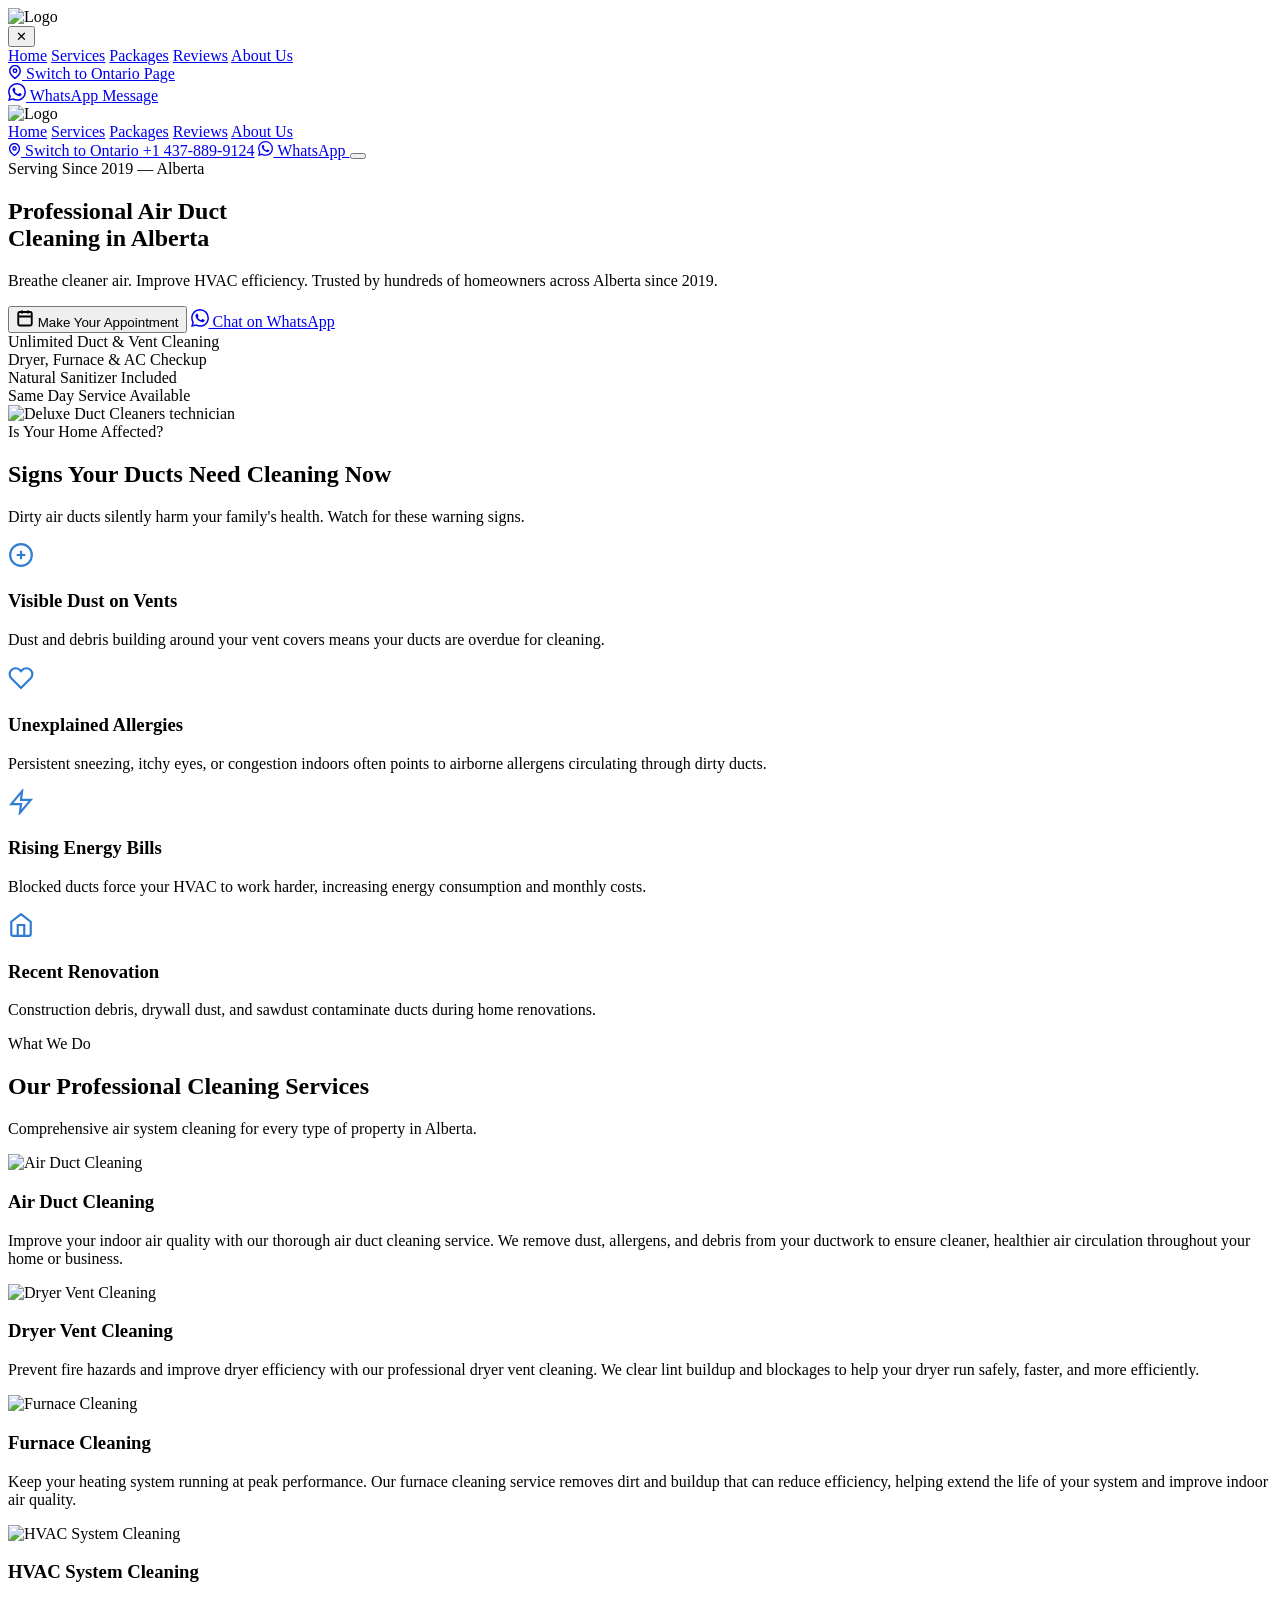
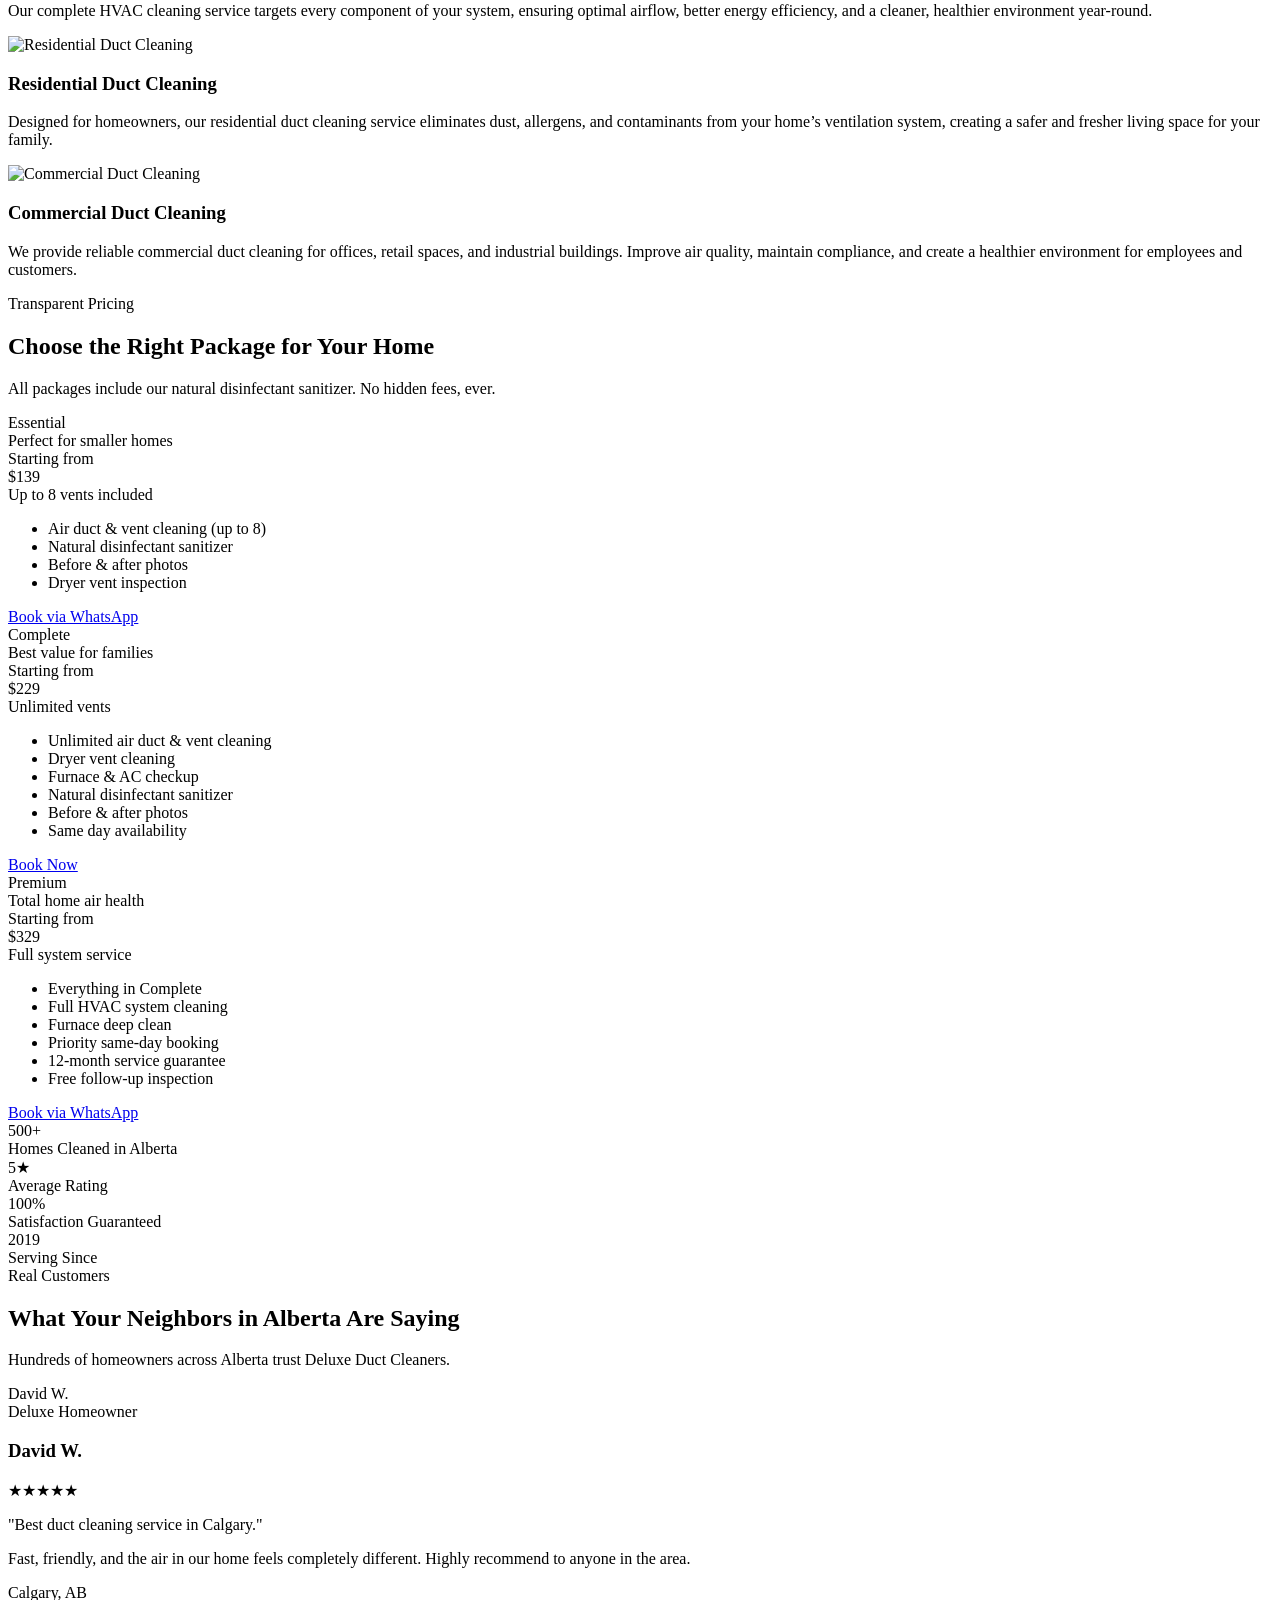
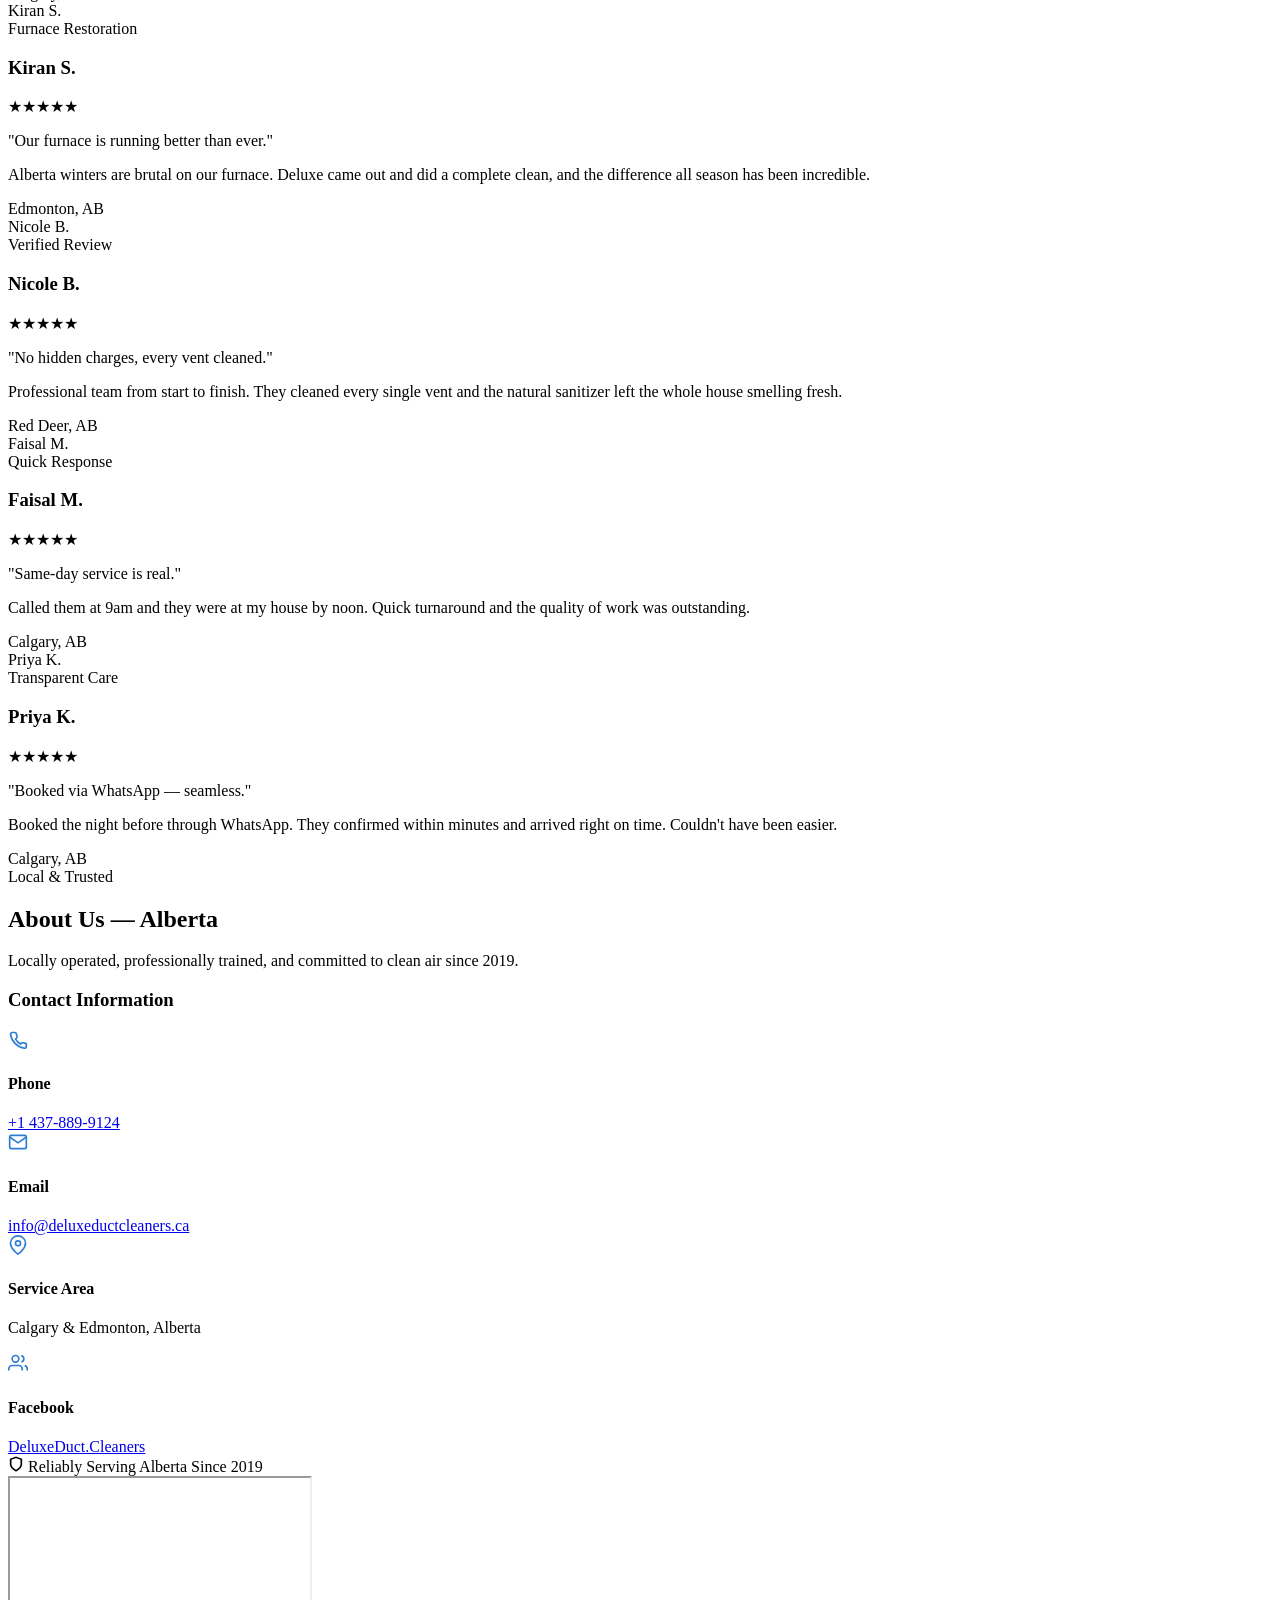
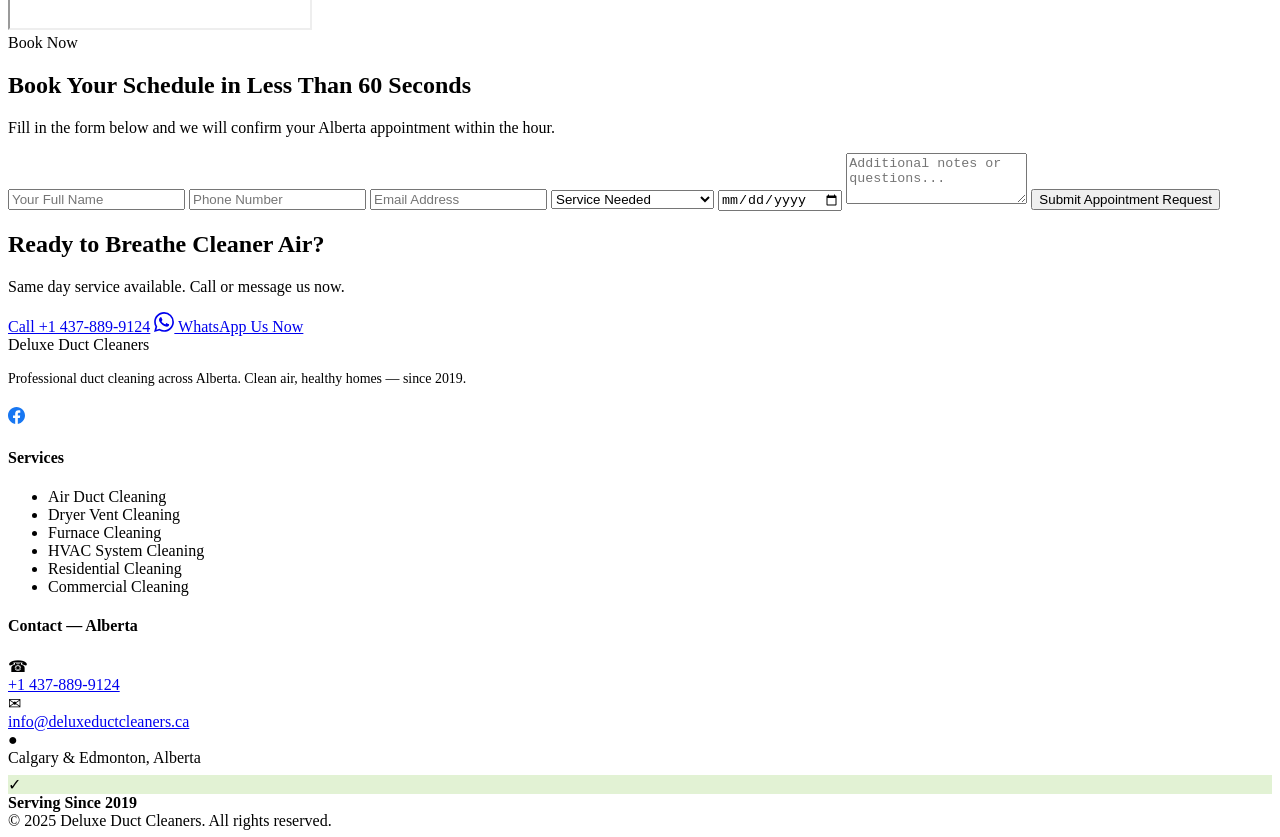
==== alberta.html @ d2624a3f "Add files via upload" ====
<!DOCTYPE html>
<html lang="en">
<head>
<meta charset="UTF-8">
<meta name="viewport" content="width=device-width, initial-scale=1.0">
<title>Deluxe Duct Cleaners — Alberta</title>
<link rel="preconnect" href="https://fonts.googleapis.com">
<link rel="icon" type="image/x-icon" href="assets/favicon.svg">
<link href="https://fonts.googleapis.com/css2?family=Nunito:wght@400;600;700;800;900&family=Barlow+Condensed:wght@600;700;800;900&display=swap" rel="stylesheet">
<link rel="stylesheet" href="assets/style.css">
</head>
<body>

<!-- OVERLAY + SIDE MENU -->
<div class="overlay" id="overlay" onclick="closeSM()"></div>
<div class="sidemenu" id="sidemenu">
  <div class="sm-head">
    <div class="nav-logo"><img src="assets/logo.jpeg" alt="Logo"></div>
    <button class="sm-close" onclick="closeSM()">&#10005;</button>
  </div>
  <div class="sm-links">
    <a href="#hero" onclick="navigateMobile('hero');return false;">Home</a>
    <a href="#services" onclick="navigateMobile('services');return false;">Services</a>
    <a href="#packages" onclick="navigateMobile('packages');return false;">Packages</a>
    <a href="#reviews" onclick="navigateMobile('reviews');return false;">Reviews</a>
    <a href="#contact" onclick="navigateMobile('contact');return false;">About Us</a>
    <div class="sm-divider"></div>
    <a href="index.html" class="sm-switch">
      <svg width="14" height="14" viewBox="0 0 24 24" fill="none" stroke="currentColor" stroke-width="2.5"><path d="M21 10c0 7-9 13-9 13s-9-6-9-13a9 9 0 0118 0z"/><circle cx="12" cy="10" r="3"/></svg>
      Switch to Ontario Page
    </a>
  </div>
  <div class="sm-footer">
    <a href="https://wa.me/14378899124" target="_blank" class="sm-wa">
      <svg width="18" height="18" viewBox="0 0 24 24" fill="currentColor"><path d="M17.472 14.382c-.297-.149-1.758-.867-2.03-.967-.273-.099-.471-.148-.67.15-.197.297-.767.966-.94 1.164-.173.199-.347.223-.644.075-.297-.15-1.255-.463-2.39-1.475-.883-.788-1.48-1.761-1.653-2.059-.173-.297-.018-.458.13-.606.134-.133.298-.347.446-.52.149-.174.198-.298.298-.497.099-.198.05-.371-.025-.52-.075-.149-.669-1.612-.916-2.207-.242-.579-.487-.5-.669-.51-.173-.008-.371-.01-.57-.01-.198 0-.52.074-.792.372-.272.297-1.04 1.016-1.04 2.479 0 1.462 1.065 2.875 1.213 3.074.149.198 2.096 3.2 5.077 4.487.709.306 1.262.489 1.694.625.712.227 1.36.195 1.871.118.571-.085 1.758-.719 2.006-1.413.248-.694.248-1.289.173-1.413-.074-.124-.272-.198-.57-.347m-5.421 7.403h-.004a9.87 9.87 0 01-5.031-1.378l-.361-.214-3.741.982.998-3.648-.235-.374a9.86 9.86 0 01-1.51-5.26c.001-5.45 4.436-9.884 9.888-9.884 2.64 0 5.122 1.03 6.988 2.898a9.825 9.825 0 012.893 6.994c-.003 5.45-4.437 9.884-9.885 9.884m8.413-18.297A11.815 11.815 0 0012.05 0C5.495 0 .16 5.335.157 11.892c0 2.096.547 4.142 1.588 5.945L.057 24l6.305-1.654a11.882 11.882 0 005.683 1.448h.005c6.554 0 11.89-5.335 11.893-11.893a11.821 11.821 0 00-3.48-8.413Z"/></svg>
      WhatsApp Message
    </a>
  </div>
</div>

<!-- TOP NAV -->
<nav class="topnav" id="topnav">
  <div class="nav-logo"><img src="assets/logo.jpeg" alt="Logo"></div>
  <div class="nav-center">
    <a href="#hero" onclick="scrollToSection('hero');return false;">Home</a>
    <a href="#services" onclick="scrollToSection('services');return false;">Services</a>
    <a href="#packages" onclick="scrollToSection('packages');return false;">Packages</a>
    <a href="#reviews" onclick="scrollToSection('reviews');return false;">Reviews</a>
    <a href="#contact" onclick="scrollToSection('contact');return false;">About Us</a>
  </div>
  <div class="nav-right">
    <a href="index.html" class="loc-toggle">
      <svg width="13" height="13" viewBox="0 0 24 24" fill="none" stroke="currentColor" stroke-width="2.5"><path d="M21 10c0 7-9 13-9 13s-9-6-9-13a9 9 0 0118 0z"/><circle cx="12" cy="10" r="3"/></svg>
      Switch to Ontario
    </a>
    <a href="tel:+14378899124" class="btn-nav-call">+1 437-889-9124</a>
    <a href="https://wa.me/14378899124" target="_blank" class="btn-nav-wa">
      <svg width="15" height="15" viewBox="0 0 24 24" fill="currentColor"><path d="M17.472 14.382c-.297-.149-1.758-.867-2.03-.967-.273-.099-.471-.148-.67.15-.197.297-.767.966-.94 1.164-.173.199-.347.223-.644.075-.297-.15-1.255-.463-2.39-1.475-.883-.788-1.48-1.761-1.653-2.059-.173-.297-.018-.458.13-.606.134-.133.298-.347.446-.52.149-.174.198-.298.298-.497.099-.198.05-.371-.025-.52-.075-.149-.669-1.612-.916-2.207-.242-.579-.487-.5-.669-.51-.173-.008-.371-.01-.57-.01-.198 0-.52.074-.792.372-.272.297-1.04 1.016-1.04 2.479 0 1.462 1.065 2.875 1.213 3.074.149.198 2.096 3.2 5.077 4.487.709.306 1.262.489 1.694.625.712.227 1.36.195 1.871.118.571-.085 1.758-.719 2.006-1.413.248-.694.248-1.289.173-1.413-.074-.124-.272-.198-.57-.347m-5.421 7.403h-.004a9.87 9.87 0 01-5.031-1.378l-.361-.214-3.741.982.998-3.648-.235-.374a9.86 9.86 0 01-1.51-5.26c.001-5.45 4.436-9.884 9.888-9.884 2.64 0 5.122 1.03 6.988 2.898a9.825 9.825 0 012.893 6.994c-.003 5.45-4.437 9.884-9.885 9.884m8.413-18.297A11.815 11.815 0 0012.05 0C5.495 0 .16 5.335.157 11.892c0 2.096.547 4.142 1.588 5.945L.057 24l6.305-1.654a11.882 11.882 0 005.683 1.448h.005c6.554 0 11.89-5.335 11.893-11.893a11.821 11.821 0 00-3.48-8.413Z"/></svg>
      WhatsApp
    </a>
    <button class="hamburger" onclick="openSM()"><span></span><span></span><span></span></button>
  </div>
</nav>

<!-- S1: HERO -->
<section class="hero" id="hero">
  <div class="hero-inner">
    <div class="hero-text">
      <span class="badge">Serving Since 2019 &mdash; Alberta</span>
      <h1>Professional Air Duct<br>Cleaning in <span>Alberta</span></h1>
      <p>Breathe cleaner air. Improve HVAC efficiency. Trusted by hundreds of homeowners across Alberta since 2019.</p>
      <div class="hero-btns">
        <button class="btn-appt" onclick="scrollToSection('booking')">
          <svg width="18" height="18" viewBox="0 0 24 24" fill="none" stroke="currentColor" stroke-width="2.5"><rect x="3" y="4" width="18" height="18" rx="2"/><path d="M16 2v4M8 2v4M3 10h18"/></svg>
          Make Your Appointment
        </button>
        <a href="https://wa.me/14378899124" target="_blank" class="btn-wa">
          <svg width="18" height="18" viewBox="0 0 24 24" fill="currentColor"><path d="M17.472 14.382c-.297-.149-1.758-.867-2.03-.967-.273-.099-.471-.148-.67.15-.197.297-.767.966-.94 1.164-.173.199-.347.223-.644.075-.297-.15-1.255-.463-2.39-1.475-.883-.788-1.48-1.761-1.653-2.059-.173-.297-.018-.458.13-.606.134-.133.298-.347.446-.52.149-.174.198-.298.298-.497.099-.198.05-.371-.025-.52-.075-.149-.669-1.612-.916-2.207-.242-.579-.487-.5-.669-.51-.173-.008-.371-.01-.57-.01-.198 0-.52.074-.792.372-.272.297-1.04 1.016-1.04 2.479 0 1.462 1.065 2.875 1.213 3.074.149.198 2.096 3.2 5.077 4.487.709.306 1.262.489 1.694.625.712.227 1.36.195 1.871.118.571-.085 1.758-.719 2.006-1.413.248-.694.248-1.289.173-1.413-.074-.124-.272-.198-.57-.347m-5.421 7.403h-.004a9.87 9.87 0 01-5.031-1.378l-.361-.214-3.741.982.998-3.648-.235-.374a9.86 9.86 0 01-1.51-5.26c.001-5.45 4.436-9.884 9.888-9.884 2.64 0 5.122 1.03 6.988 2.898a9.825 9.825 0 012.893 6.994c-.003 5.45-4.437 9.884-9.885 9.884m8.413-18.297A11.815 11.815 0 0012.05 0C5.495 0 .16 5.335.157 11.892c0 2.096.547 4.142 1.588 5.945L.057 24l6.305-1.654a11.882 11.882 0 005.683 1.448h.005c6.554 0 11.89-5.335 11.893-11.893a11.821 11.821 0 00-3.48-8.413Z"/></svg>
          Chat on WhatsApp
        </a>
      </div>
      <div class="hero-tags">
        <div class="hero-tag">Unlimited Duct &amp; Vent Cleaning</div>
        <div class="hero-tag">Dryer, Furnace &amp; AC Checkup</div>
        <div class="hero-tag">Natural Sanitizer Included</div>
        <div class="hero-tag">Same Day Service Available</div>
      </div>
    </div>
    <div class="hero-img">
    <img src="assets/img1.jpeg" alt="Deluxe Duct Cleaners technician"></div>
  </div>
</section>

<!-- S2: PROBLEMS -->
<section class="section problems-bg" id="problems">
  <div class="container">
    <div class="label anim-fade">Is Your Home Affected?</div>
    <h2 class="title anim-fade">Signs Your Ducts Need <span>Cleaning Now</span></h2>
    <p class="sub anim-fade">Dirty air ducts silently harm your family's health. Watch for these warning signs.</p>
    <div class="bento4">
      <div class="prob-card anim-pop stagger-1">
        <div class="picon"><svg width="26" height="26" viewBox="0 0 24 24" fill="none" stroke="#2E7DD1" stroke-width="2"><path d="M12 2C6.48 2 2 6.48 2 12s4.48 10 10 10 10-4.48 10-10S17.52 2 12 2z"/><path d="M8 12h8M12 8v8"/></svg></div>
        <h3>Visible Dust on Vents</h3>
        <p>Dust and debris building around your vent covers means your ducts are overdue for cleaning.</p>
      </div>
      <div class="prob-card anim-pop stagger-2">
        <div class="picon"><svg width="26" height="26" viewBox="0 0 24 24" fill="none" stroke="#2E7DD1" stroke-width="2"><path d="M20.84 4.61a5.5 5.5 0 00-7.78 0L12 5.67l-1.06-1.06a5.5 5.5 0 00-7.78 7.78l1.06 1.06L12 21.23l7.78-7.78 1.06-1.06a5.5 5.5 0 000-7.78z"/></svg></div>
        <h3>Unexplained Allergies</h3>
        <p>Persistent sneezing, itchy eyes, or congestion indoors often points to airborne allergens circulating through dirty ducts.</p>
      </div>
      <div class="prob-card anim-pop stagger-3">
        <div class="picon"><svg width="26" height="26" viewBox="0 0 24 24" fill="none" stroke="#2E7DD1" stroke-width="2"><path d="M13 2L3 14h9l-1 8 10-12h-9l1-8z"/></svg></div>
        <h3>Rising Energy Bills</h3>
        <p>Blocked ducts force your HVAC to work harder, increasing energy consumption and monthly costs.</p>
      </div>
      <div class="prob-card anim-pop stagger-4">
        <div class="picon"><svg width="26" height="26" viewBox="0 0 24 24" fill="none" stroke="#2E7DD1" stroke-width="2"><path d="M3 9l9-7 9 7v11a2 2 0 01-2 2H5a2 2 0 01-2-2z"/><polyline points="9 22 9 12 15 12 15 22"/></svg></div>
        <h3>Recent Renovation</h3>
        <p>Construction debris, drywall dust, and sawdust contaminate ducts during home renovations.</p>
      </div>
    </div>
  </div>
</section>

<section class="section services-bg" id="services">
  <div class="container">
    <div class="label anim-fade">What We Do</div>
    <h2 class="title anim-fade">Our Professional <span>Cleaning Services</span></h2>
    <p class="sub anim-fade">Comprehensive air system cleaning for every type of property in Alberta.</p>
    
    <div class="svc-layout-container">

      <div class="svc-row">
        <div class="svc-img anim-left">
          <img src="assets/img1.jpeg" alt="Air Duct Cleaning">
        </div>
        <div class="svc-content anim-right">
          <h3>Air Duct Cleaning</h3>
          <p>Improve your indoor air quality with our thorough air duct cleaning service. We remove dust, allergens, and debris from your ductwork to ensure cleaner, healthier air circulation throughout your home or business.</p>
        </div>
      </div>

      <div class="svc-row">
        <div class="svc-img anim-left">
          <img src="assets/img2.png" alt="Dryer Vent Cleaning">
        </div>
        <div class="svc-content anim-right">
          <h3>Dryer Vent Cleaning</h3>
          <p>Prevent fire hazards and improve dryer efficiency with our professional dryer vent cleaning. We clear lint buildup and blockages to help your dryer run safely, faster, and more efficiently.</p>
        </div>
      </div>

      <div class="svc-row">
        <div class="svc-img anim-left">
          <img src="assets/img3.png" alt="Furnace Cleaning">
        </div>
        <div class="svc-content anim-right">
          <h3>Furnace Cleaning</h3>
          <p>Keep your heating system running at peak performance. Our furnace cleaning service removes dirt and buildup that can reduce efficiency, helping extend the life of your system and improve indoor air quality.</p>
        </div>
      </div>

      <div class="svc-row">
        <div class="svc-img anim-left">
          <img src="assets/img4.png" alt="HVAC System Cleaning">
        </div>
        <div class="svc-content anim-right">
          <h3>HVAC System Cleaning</h3>
          <p>Our complete HVAC cleaning service targets every component of your system, ensuring optimal airflow, better energy efficiency, and a cleaner, healthier environment year-round.</p>
        </div>
      </div>

      <div class="svc-row">
        <div class="svc-img anim-left">
          <img src="assets/img5.png" alt="Residential Duct Cleaning">
        </div>
        <div class="svc-content anim-right">
          <h3>Residential Duct Cleaning</h3>
          <p>Designed for homeowners, our residential duct cleaning service eliminates dust, allergens, and contaminants from your home’s ventilation system, creating a safer and fresher living space for your family.</p>
        </div>
      </div>

      <div class="svc-row">
        <div class="svc-img anim-left">
          <img src="assets/img6.png" alt="Commercial Duct Cleaning">
        </div>
        <div class="svc-content anim-right">
          <h3>Commercial Duct Cleaning</h3>
          <p>We provide reliable commercial duct cleaning for offices, retail spaces, and industrial buildings. Improve air quality, maintain compliance, and create a healthier environment for employees and customers.</p>
        </div>
      </div>

      </div>
  </div>
</section>

<!-- S4: PACKAGES -->
<section class="section packages-bg" id="packages">
  <div class="container">
    <div class="label anim-fade">Transparent Pricing</div>
    <h2 class="title anim-fade">Choose the Right Package <span>for Your Home</span></h2>
    <p class="sub anim-fade">All packages include our natural disinfectant sanitizer. No hidden fees, ever.</p>
    <div class="pkg-grid">
      <div class="pkg-card anim-pop stagger-1">
        <div class="pkg-name">Essential</div>
        <div class="pkg-tag">Perfect for smaller homes</div>
        <div class="pkg-price">
          <div class="pkg-from">Starting from</div>
          <div class="pkg-amount">$139</div>
          <div class="pkg-note">Up to 8 vents included</div>
        </div>
        <div class="pkg-div"></div>
        <ul class="pkg-features">
          <li>Air duct &amp; vent cleaning (up to 8)</li>
          <li>Natural disinfectant sanitizer</li>
          <li>Before &amp; after photos</li>
          <li>Dryer vent inspection</li>
        </ul>
        <a href="https://wa.me/14378899124" target="_blank" class="pkg-btn pkg-outline">Book via WhatsApp</a>
      </div>
      <div class="pkg-card featured anim-pop stagger-2">
        <div class="pkg-name">Complete</div>
        <div class="pkg-tag">Best value for families</div>
        <div class="pkg-price">
          <div class="pkg-from">Starting from</div>
          <div class="pkg-amount">$229</div>
          <div class="pkg-note">Unlimited vents</div>
        </div>
        <div class="pkg-div"></div>
        <ul class="pkg-features">
          <li>Unlimited air duct &amp; vent cleaning</li>
          <li>Dryer vent cleaning</li>
          <li>Furnace &amp; AC checkup</li>
          <li>Natural disinfectant sanitizer</li>
          <li>Before &amp; after photos</li>
          <li>Same day availability</li>
        </ul>
        <a href="https://wa.me/14378899124" target="_blank" class="pkg-btn pkg-fill">Book Now</a>
      </div>
      <div class="pkg-card anim-pop stagger-3">
        <div class="pkg-name">Premium</div>
        <div class="pkg-tag">Total home air health</div>
        <div class="pkg-price">
          <div class="pkg-from">Starting from</div>
          <div class="pkg-amount">$329</div>
          <div class="pkg-note">Full system service</div>
        </div>
        <div class="pkg-div"></div>
        <ul class="pkg-features">
          <li>Everything in Complete</li>
          <li>Full HVAC system cleaning</li>
          <li>Furnace deep clean</li>
          <li>Priority same-day booking</li>
          <li>12-month service guarantee</li>
          <li>Free follow-up inspection</li>
        </ul>
        <a href="https://wa.me/14378899124" target="_blank" class="pkg-btn pkg-outline">Book via WhatsApp</a>
      </div>
    </div>
  </div>
</section>

<!-- STATS -->
<div class="stats-strip">
  <div class="stats-row">
    <div class="stat-item"><div class="stat-num">500+</div><div class="stat-label">Homes Cleaned in Alberta</div></div>
    <div class="stat-item"><div class="stat-num">5&#9733;</div><div class="stat-label">Average Rating</div></div>
    <div class="stat-item"><div class="stat-num">100%</div><div class="stat-label">Satisfaction Guaranteed</div></div>
    <div class="stat-item"><div class="stat-num">2019</div><div class="stat-label">Serving Since</div></div>
  </div>
</div>


<section class="section reviews-bg" id="reviews">
  <div class="container">
    <div class="label anim-fade">Real Customers</div>
    <h2 class="title anim-fade">What Your Neighbors in <span>Alberta</span> Are Saying </h2>
    <p class="sub anim-fade">Hundreds of homeowners across Alberta trust Deluxe Duct Cleaners.

</p>
    
    <div class="reviews-accordion-container">
      
<div class="rev-accordion-item" style="background-image: url('assets/c1.jpg');">        <div class="rev-overlay"></div>
        <div class="rev-collapsed-name">David W.</div>
        <div class="rev-expanded-content">
          <span class="rev-tag">Deluxe Homeowner</span>
          <h3>David W.</h3>
          <div class="stars">&#9733;&#9733;&#9733;&#9733;&#9733;</div>
          <p class="rev-quote">"Best duct cleaning service in Calgary."</p>
          <p class="rev-fulltext">Fast, friendly, and the air in our home feels completely different. Highly recommend to anyone in the area.</p>
          <div class="rev-location">Calgary, AB</div>
        </div>
      </div>

<div class="rev-accordion-item" style="background-image: url('assets/c2.jpg');">        <div class="rev-overlay"></div>
        <div class="rev-collapsed-name">Kiran S.</div>
        <div class="rev-expanded-content">
          <span class="rev-tag">Furnace Restoration</span>
          <h3>Kiran S.</h3>
          <div class="stars">&#9733;&#9733;&#9733;&#9733;&#9733;</div>
          <p class="rev-quote">"Our furnace is running better than ever."</p>
          <p class="rev-fulltext">Alberta winters are brutal on our furnace. Deluxe came out and did a complete clean, and the difference all season has been incredible.</p>
          <div class="rev-location">Edmonton, AB</div>
        </div>
      </div>

<div class="rev-accordion-item" style="background-image: url('assets/c3.jpg');">        <div class="rev-overlay"></div>
        <div class="rev-collapsed-name">Nicole B.</div>
        <div class="rev-expanded-content">
          <span class="rev-tag">Verified Review</span>
          <h3>Nicole B.</h3>
          <div class="stars">&#9733;&#9733;&#9733;&#9733;&#9733;</div>
          <p class="rev-quote">"No hidden charges, every vent cleaned."</p>
          <p class="rev-fulltext">Professional team from start to finish. They cleaned every single vent and the natural sanitizer left the whole house smelling fresh.</p>
          <div class="rev-location">Red Deer, AB</div>
        </div>
      </div>

<div class="rev-accordion-item" style="background-image: url('assets/c4.jpg');">        <div class="rev-overlay"></div>
        <div class="rev-collapsed-name">Faisal M.</div>
        <div class="rev-expanded-content">
          <span class="rev-tag">Quick Response</span>
          <h3>Faisal M.</h3>
          <div class="stars">&#9733;&#9733;&#9733;&#9733;&#9733;</div>
          <p class="rev-quote">"Same-day service is real."</p>
          <p class="rev-fulltext">Called them at 9am and they were at my house by noon. Quick turnaround and the quality of work was outstanding.</p>
          <div class="rev-location">Calgary, AB</div>
        </div>
      </div>

<div class="rev-accordion-item" style="background-image: url('assets/c5.jpg');">        <div class="rev-overlay"></div>
        <div class="rev-collapsed-name">Priya K.</div>
        <div class="rev-expanded-content">
          <span class="rev-tag">Transparent Care</span>
          <h3>Priya K.</h3>
          <div class="stars">&#9733;&#9733;&#9733;&#9733;&#9733;</div>
          <p class="rev-quote">"Booked via WhatsApp — seamless."</p>
          <p class="rev-fulltext">Booked the night before through WhatsApp. They confirmed within minutes and arrived right on time. Couldn't have been easier.</p>
          <div class="rev-location">Calgary, AB</div>
        </div>
      </div>

    </div>
  </div>
</section>

<!-- S6: CONTACT + MAP -->
<section class="section contact-bg" id="contact">
  <div class="container">
    <div class="label anim-fade">Local &amp; Trusted</div>
    <h2 class="title anim-fade">About Us — <span>Alberta</span></h2>
    <p class="sub anim-fade">Locally operated, professionally trained, and committed to clean air since 2019.</p>
    <div class="contact-layout">
      <div class="contact-card anim-left">
        <h3>Contact Information</h3>
        <div class="ci">
          <div class="ci-icon"><svg width="20" height="20" viewBox="0 0 24 24" fill="none" stroke="#2E7DD1" stroke-width="2"><path d="M22 16.92v3a2 2 0 01-2.18 2A19.79 19.79 0 013.09 5.18 2 2 0 015.07 3h3a2 2 0 012 1.72 12.84 12.84 0 00.7 2.81 2 2 0 01-.45 2.11L9.09 10.91a16 16 0 006 6l1.27-1.27a2 2 0 012.11-.45 12.84 12.84 0 002.81.7A2 2 0 0122 16.92z"/></svg></div>
          <div class="ci-text"><h4>Phone</h4><a href="tel:+14378899124">+1 437-889-9124</a></div>
        </div>
        <div class="ci">
          <div class="ci-icon"><svg width="20" height="20" viewBox="0 0 24 24" fill="none" stroke="#2E7DD1" stroke-width="2"><path d="M4 4h16c1.1 0 2 .9 2 2v12c0 1.1-.9 2-2 2H4c-1.1 0-2-.9-2-2V6c0-1.1.9-2 2-2z"/><polyline points="22,6 12,13 2,6"/></svg></div>
          <div class="ci-text"><h4>Email</h4><a href="mailto:info@deluxeductcleaners.ca">info@deluxeductcleaners.ca</a></div>
        </div>
        <div class="ci">
          <div class="ci-icon"><svg width="20" height="20" viewBox="0 0 24 24" fill="none" stroke="#2E7DD1" stroke-width="2"><path d="M21 10c0 7-9 13-9 13s-9-6-9-13a9 9 0 0118 0z"/><circle cx="12" cy="10" r="3"/></svg></div>
          <div class="ci-text"><h4>Service Area</h4><p>Calgary &amp; Edmonton, Alberta</p></div>
        </div>
        <div class="ci">
          <div class="ci-icon"><svg width="20" height="20" viewBox="0 0 24 24" fill="none" stroke="#2E7DD1" stroke-width="2"><path d="M17 21v-2a4 4 0 00-4-4H5a4 4 0 00-4 4v2"/><circle cx="9" cy="7" r="4"/><path d="M23 21v-2a4 4 0 00-3-3.87M16 3.13a4 4 0 010 7.75"/></svg></div>
          <div class="ci-text"><h4>Facebook</h4><a href="https://www.facebook.com/DeluxeDuct.Cleaners" target="_blank">DeluxeDuct.Cleaners</a></div>
        </div>
        <span class="since-badge">
          <svg width="16" height="16" viewBox="0 0 24 24" fill="none" stroke="currentColor" stroke-width="2.5"><path d="M12 22s8-4 8-10V5l-8-3-8 3v7c0 6 8 10 8 10z"/></svg>
          Reliably Serving Alberta Since 2019
        </span>
      </div>
      <div class="map-frame anim-right">
        <iframe src="https://www.google.com/maps/embed?pb=!1m14!1m12!1m3!1d2891767!2d-114.0719!3d51.0447!2m3!1f0!2f0!3f0!3m2!1i1024!2i768!4f13.1!5e0!3m2!1sen!2sca!4v1700000000001!5m2!1sen!2sca" allowfullscreen="" loading="lazy" referrerpolicy="no-referrer-when-downgrade"></iframe>
      </div>
    </div>
  </div>
</section>

<!-- S7: BOOKING -->
<section class="section booking-bg" id="booking">
  <div class="container">
    <div class="label">Book Now</div>
    <h2 class="title">Book Your Schedule in <span style="color:var(--green)">Less Than 60 Seconds</span></h2>
    <p class="sub">Fill in the form below and we will confirm your Alberta appointment within the hour.</p>
    <div class="form-wrap">
      <div class="form-grid">
        <input class="finput" type="text" placeholder="Your Full Name" id="fname" required>
        <input class="finput" type="tel" placeholder="Phone Number" id="fphone" required>
        <input class="finput full" type="email" placeholder="Email Address" id="femail" required>
        <select class="finput" id="fservice" required>
          <option value="" disabled selected>Service Needed</option>
          <option>Air Duct Cleaning</option>
          <option>Dryer Vent Cleaning</option>
          <option>Furnace Cleaning</option>
          <option>HVAC System Cleaning</option>
          <option>Full Package</option>
        </select>
        <input class="finput" type="date" placeholder="Preferred Date" id="fdate" required>
        <textarea class="finput full" rows="3" placeholder="Additional notes or questions..." id="fnotes"></textarea>
        <button class="fsub full" onclick="handleBook(this)">Submit Appointment Request</button>
      </div>
    </div>
  </div>
</section>

<!-- CTA -->
<section class="cta-band">
  <div class="container">
    <h2>Ready to Breathe <span>Cleaner Air?</span></h2>
    <p>Same day service available. Call or message us now.</p>
    <div class="cta-btns">
      <a href="tel:+14378899124" class="btn-cta-green">Call +1 437-889-9124</a>
      <a href="https://wa.me/14378899124" target="_blank" class="btn-cta-wa">
        <svg width="20" height="20" viewBox="0 0 24 24" fill="currentColor"><path d="M17.472 14.382c-.297-.149-1.758-.867-2.03-.967-.273-.099-.471-.148-.67.15-.197.297-.767.966-.94 1.164-.173.199-.347.223-.644.075-.297-.15-1.255-.463-2.39-1.475-.883-.788-1.48-1.761-1.653-2.059-.173-.297-.018-.458.13-.606.134-.133.298-.347.446-.52.149-.174.198-.298.298-.497.099-.198.05-.371-.025-.52-.075-.149-.669-1.612-.916-2.207-.242-.579-.487-.5-.669-.51-.173-.008-.371-.01-.57-.01-.198 0-.52.074-.792.372-.272.297-1.04 1.016-1.04 2.479 0 1.462 1.065 2.875 1.213 3.074.149.198 2.096 3.2 5.077 4.487.709.306 1.262.489 1.694.625.712.227 1.36.195 1.871.118.571-.085 1.758-.719 2.006-1.413.248-.694.248-1.289.173-1.413-.074-.124-.272-.198-.57-.347m-5.421 7.403h-.004a9.87 9.87 0 01-5.031-1.378l-.361-.214-3.741.982.998-3.648-.235-.374a9.86 9.86 0 01-1.51-5.26c.001-5.45 4.436-9.884 9.888-9.884 2.64 0 5.122 1.03 6.988 2.898a9.825 9.825 0 012.893 6.994c-.003 5.45-4.437 9.884-9.885 9.884m8.413-18.297A11.815 11.815 0 0012.05 0C5.495 0 .16 5.335.157 11.892c0 2.096.547 4.142 1.588 5.945L.057 24l6.305-1.654a11.882 11.882 0 005.683 1.448h.005c6.554 0 11.89-5.335 11.893-11.893a11.821 11.821 0 00-3.48-8.413Z"/></svg>
        WhatsApp Us Now
      </a>
    </div>
  </div>
</section>

<!-- FOOTER -->
<footer>
  <div class="footer-inner">
    <div>
      <div class="footer-brand"><span>Deluxe</span> Duct Cleaners</div>
      <p style="font-size:.87rem;line-height:1.65;">Professional duct cleaning across Alberta. Clean air, healthy homes — since 2019.</p>
      <div style="margin-top:16px;">
        <a href="https://www.facebook.com/DeluxeDuct.Cleaners" target="_blank" style="display:inline-flex;align-items:center;gap:8px;color:rgba(255,255,255,.6);text-decoration:none;font-weight:700;font-size:.86rem;transition:color .2s;" onmouseover="this.style.color='#1877f2'" onmouseout="this.style.color='rgba(255,255,255,.6)'">
          <svg width="17" height="17" viewBox="0 0 24 24" fill="#1877f2"><path d="M24 12.073c0-6.627-5.373-12-12-12s-12 5.373-12 12c0 5.99 4.388 10.954 10.125 11.854v-8.385H7.078v-3.47h3.047V9.43c0-3.007 1.792-4.669 4.533-4.669 1.312 0 2.686.235 2.686.235v2.953H15.83c-1.491 0-1.956.925-1.956 1.874v2.25h3.328l-.532 3.47h-2.796v8.385C19.612 23.027 24 18.062 24 12.073z"/></svg>
          Follow on Facebook
        </a>
      </div>
    </div>
    <div class="fcol">
      <h4>Services</h4>
      <ul>
        <li>Air Duct Cleaning</li>
        <li>Dryer Vent Cleaning</li>
        <li>Furnace Cleaning</li>
        <li>HVAC System Cleaning</li>
        <li>Residential Cleaning</li>
        <li>Commercial Cleaning</li>
      </ul>
    </div>
    <div class="fcol">
      <h4>Contact — Alberta</h4>
      <div class="fci"><div class="fci-icon">&#9742;</div><a href="tel:+14378899124">+1 437-889-9124</a></div>
      <div class="fci"><div class="fci-icon">&#9993;</div><a href="mailto:info@deluxeductcleaners.ca">info@deluxeductcleaners.ca</a></div>
      <div class="fci"><div class="fci-icon">&#9679;</div><span>Calgary &amp; Edmonton, Alberta</span></div>
      <div class="fci" style="margin-top:8px;"><div class="fci-icon" style="background:rgba(109,189,44,.2);">&#10003;</div><span style="color:var(--green);font-weight:700;">Serving Since 2019</span></div>
    </div>
  </div>
  <div class="footer-bottom">
    <span>&copy; 2025 Deluxe Duct Cleaners. All rights reserved.</span>
   <!-- <a href="index.html" onclick="location.reload();return false;" style="color:rgba(255,255,255,.5);text-decoration:none;font-weight:700;">&#8592; Change Province</a> -->
  </div>
</footer>

<script src="assets/main.js"></script>
</body>
</html>
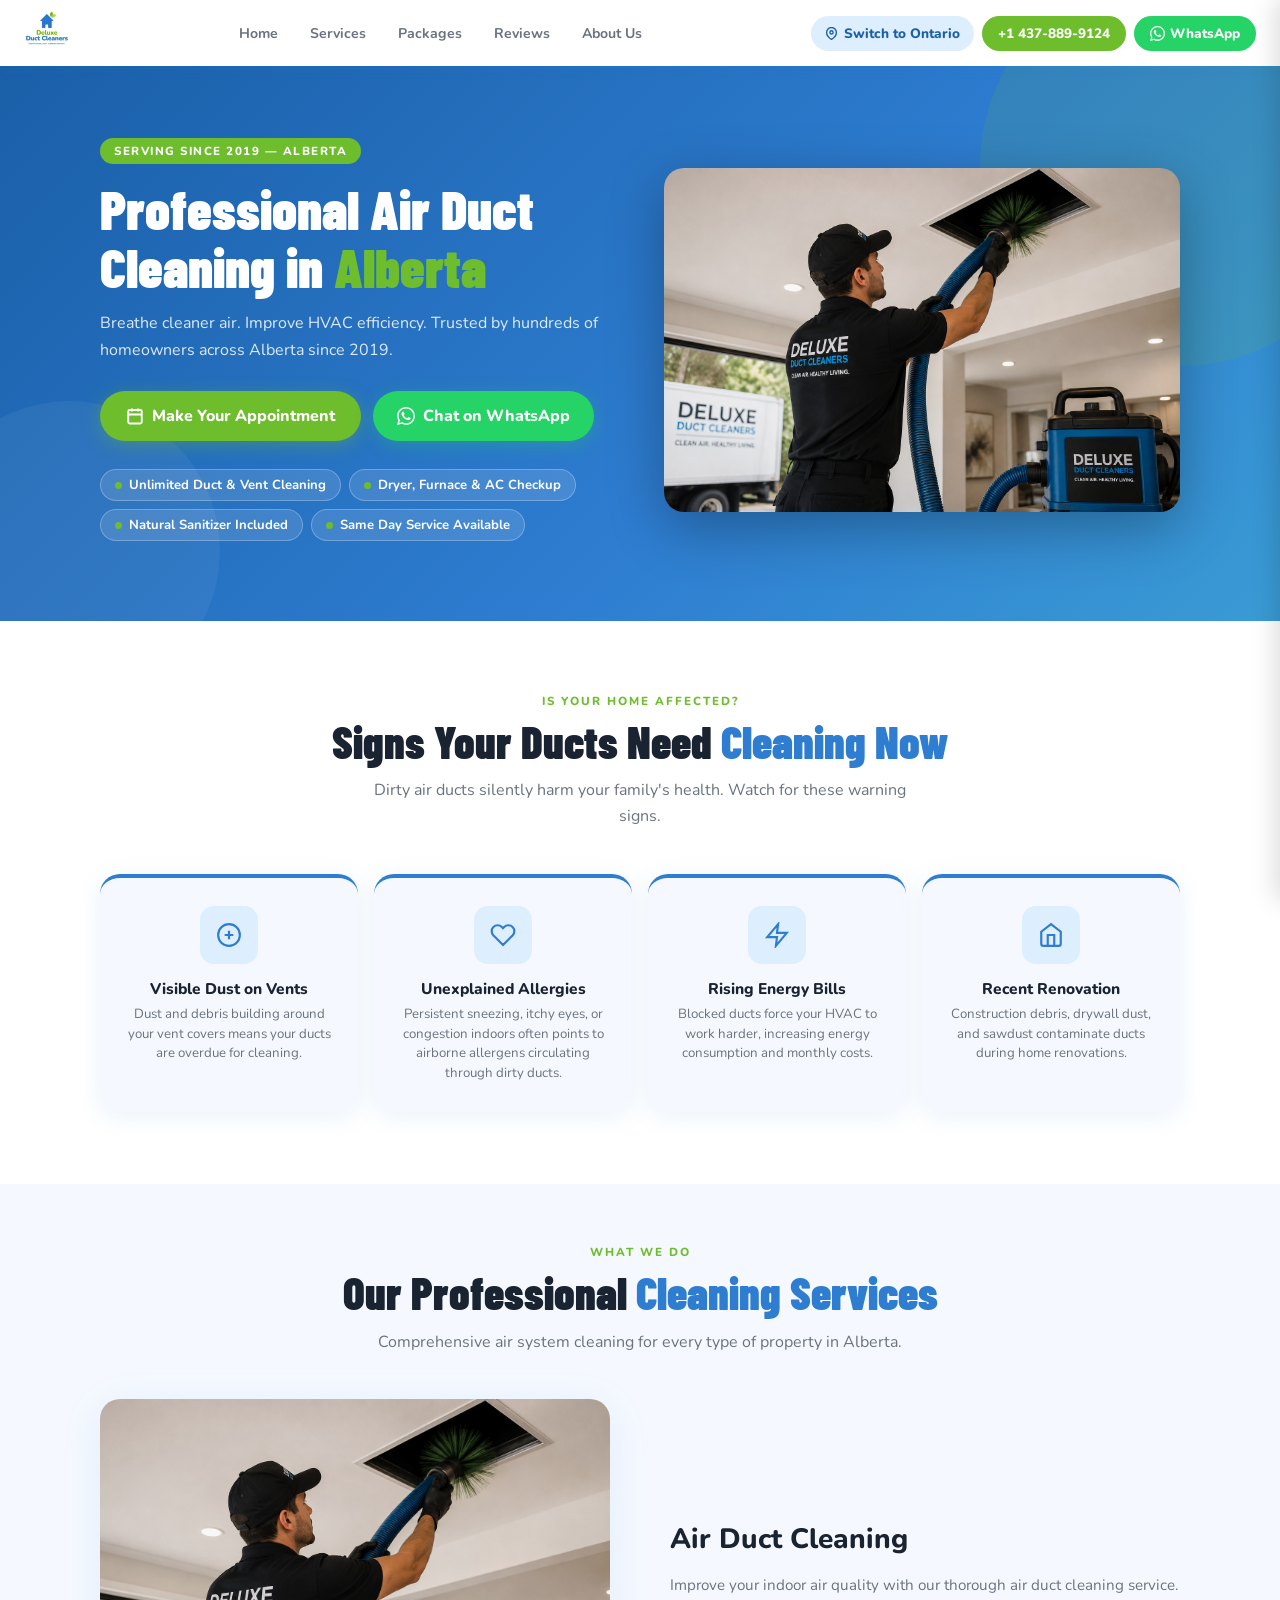
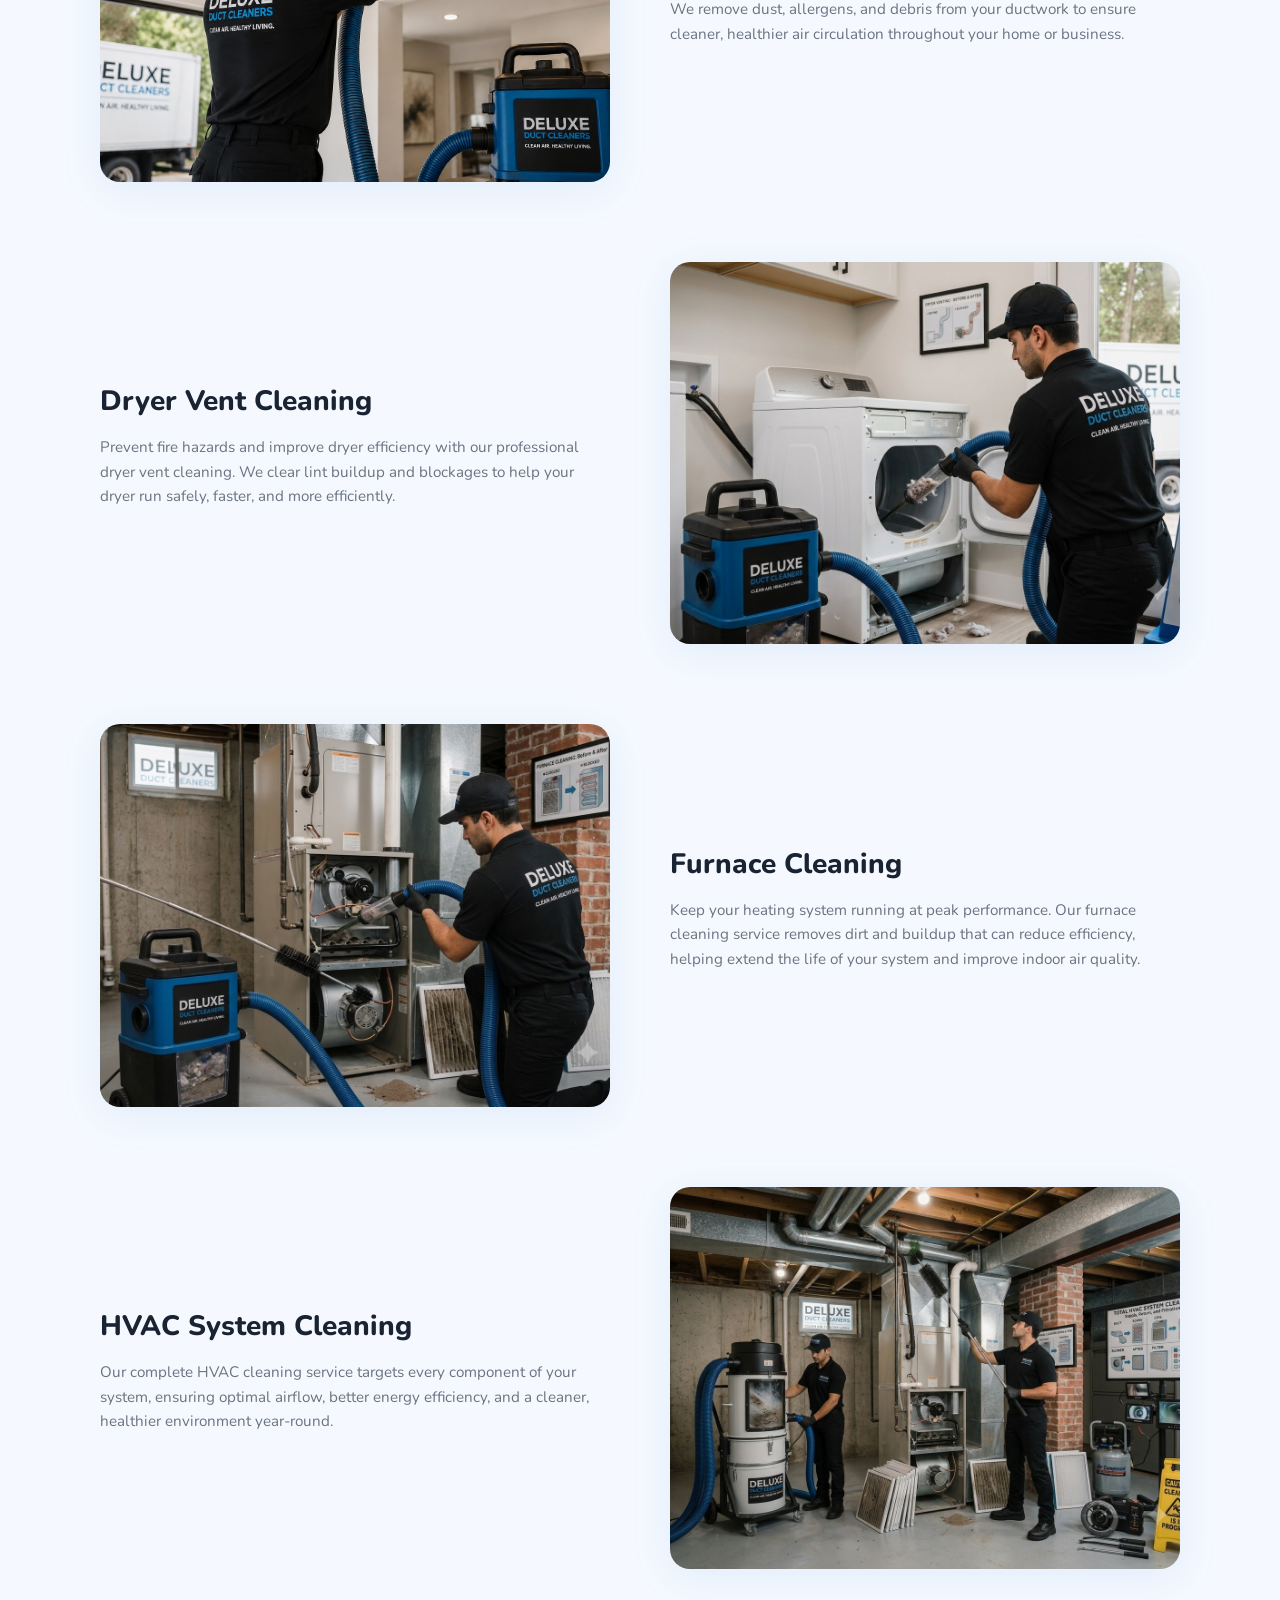
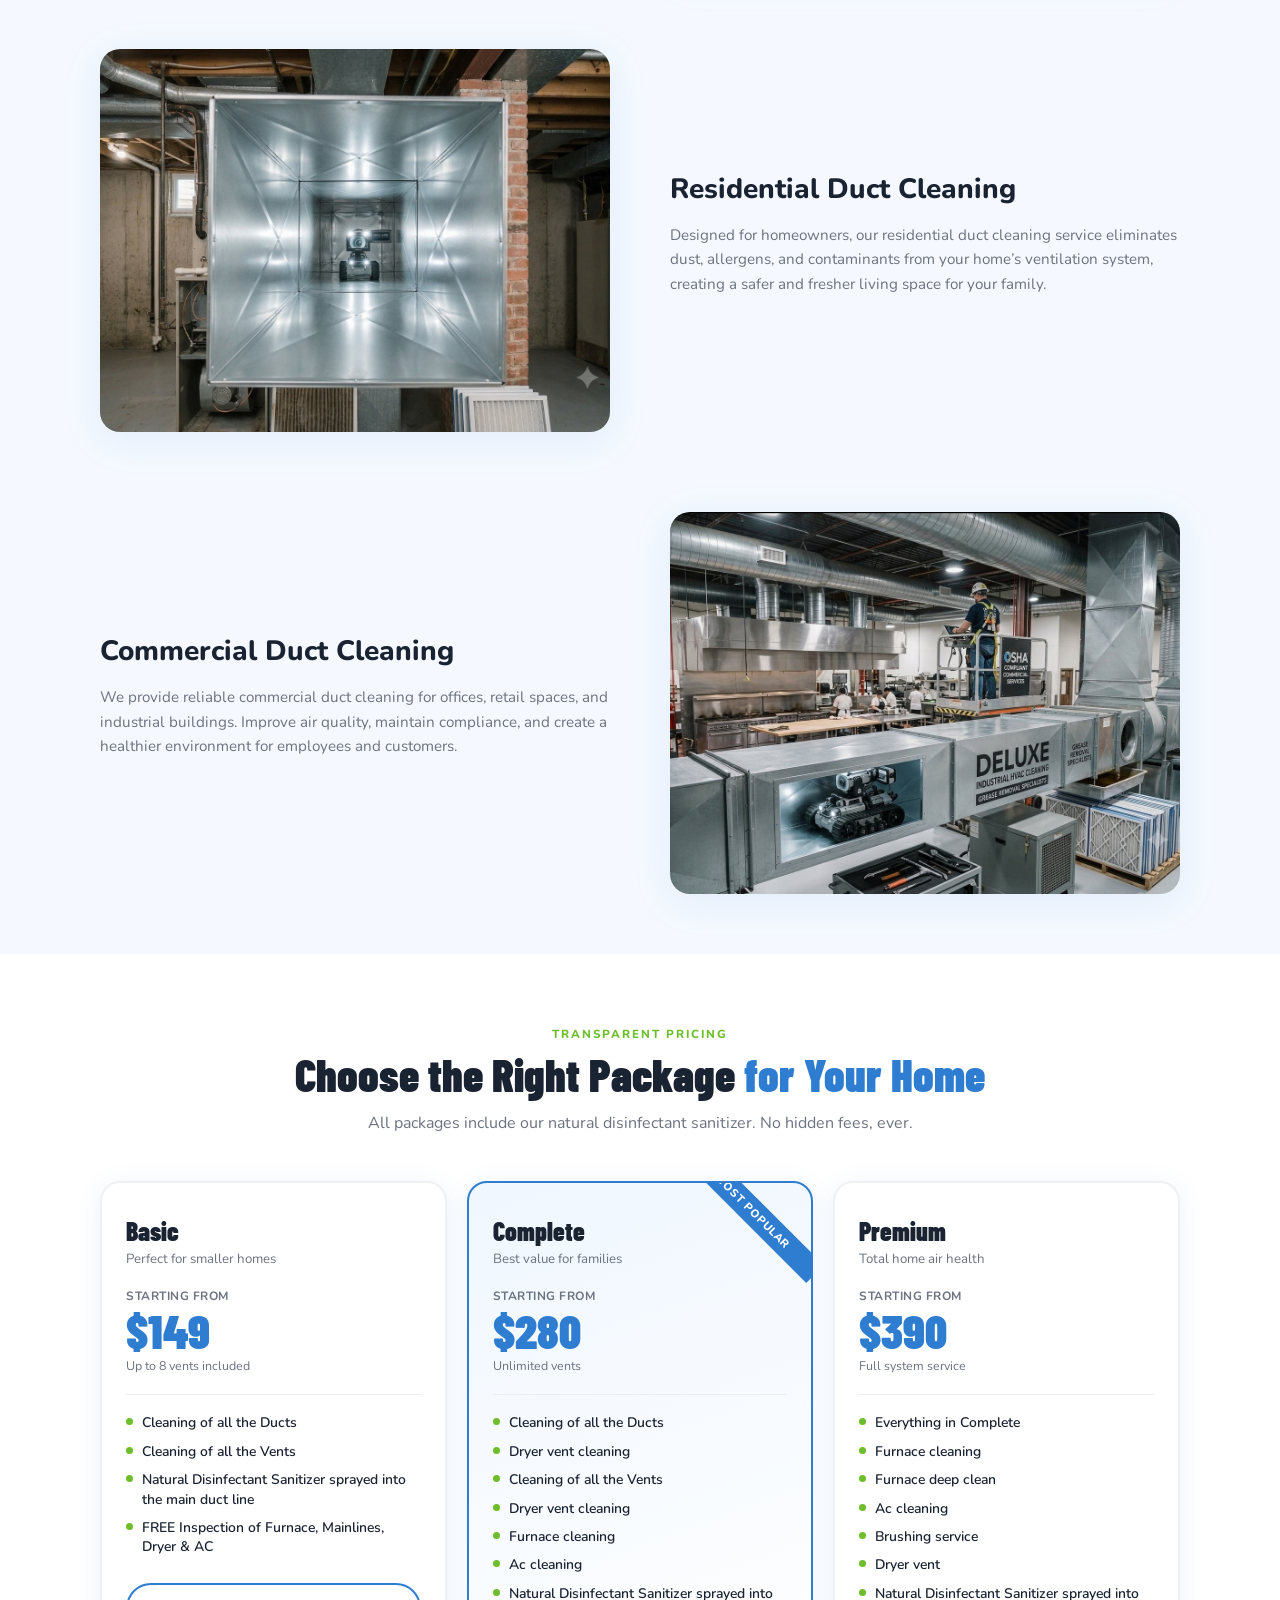
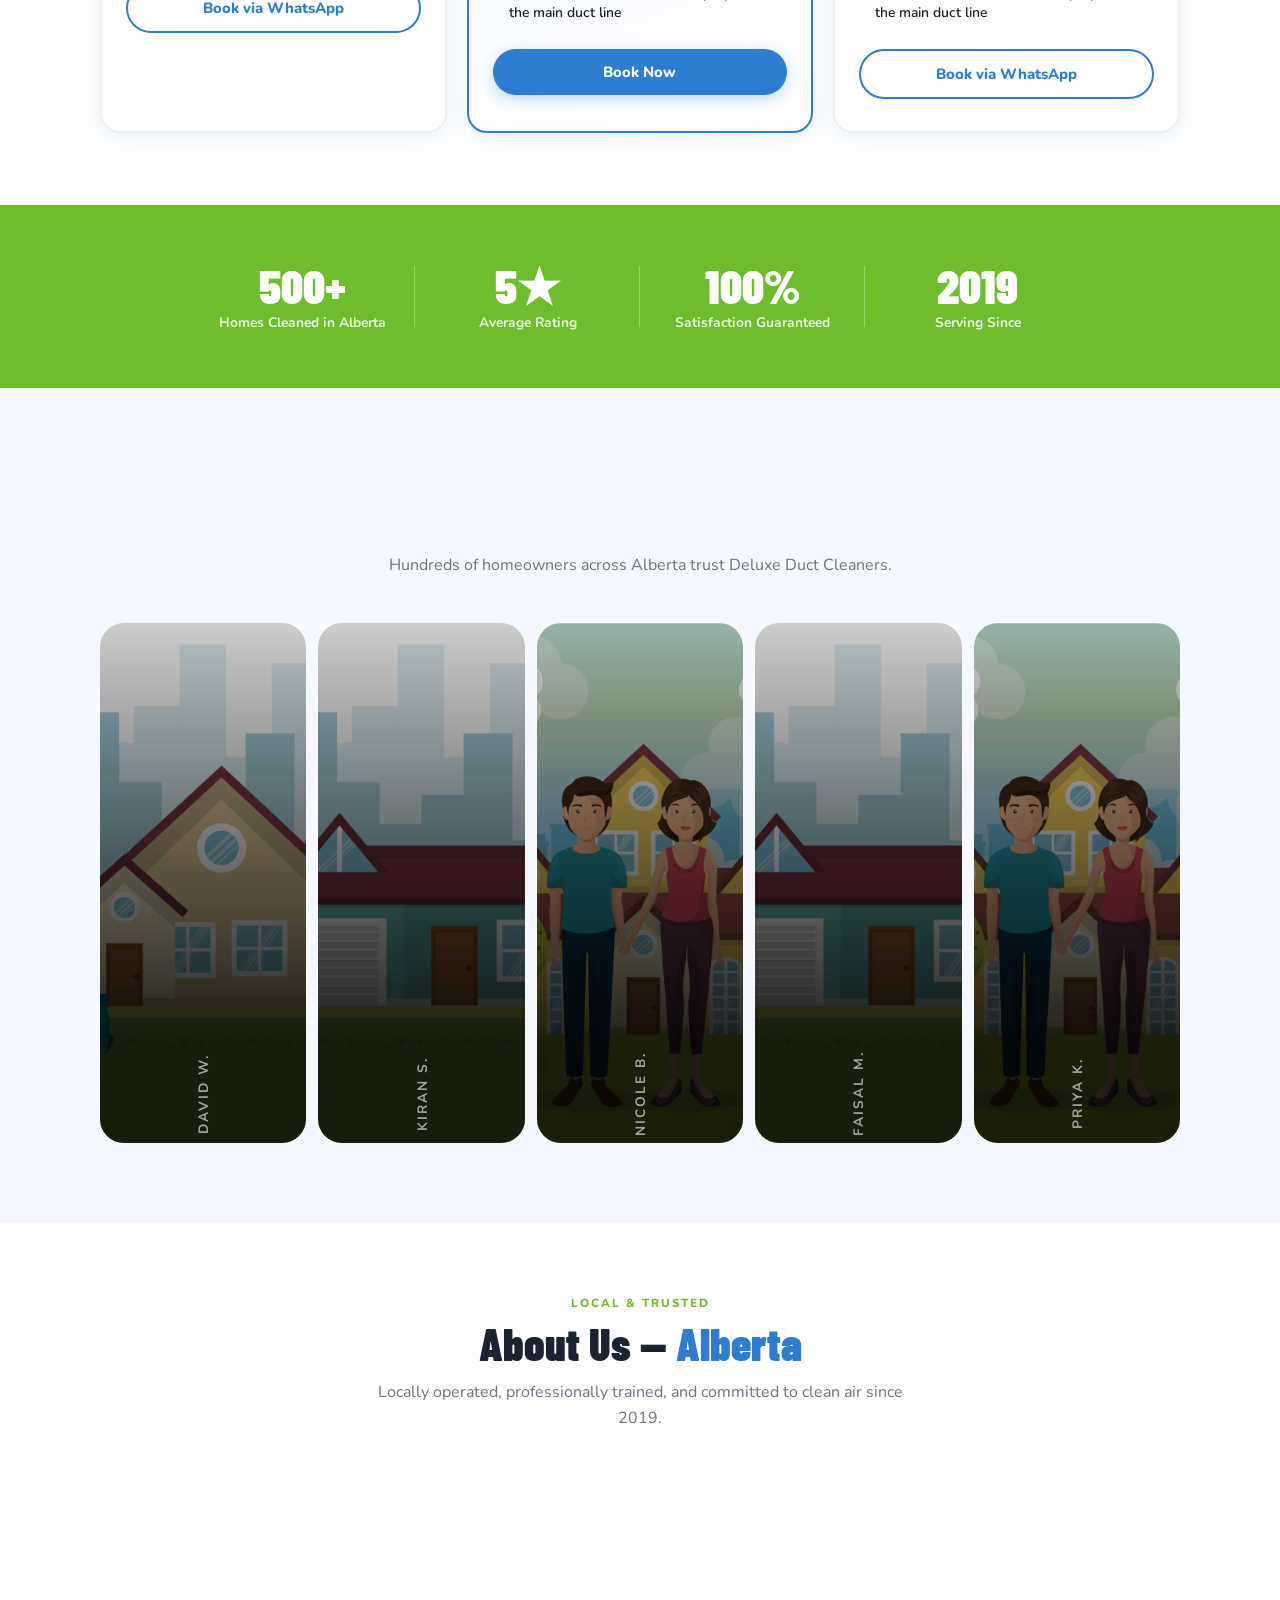
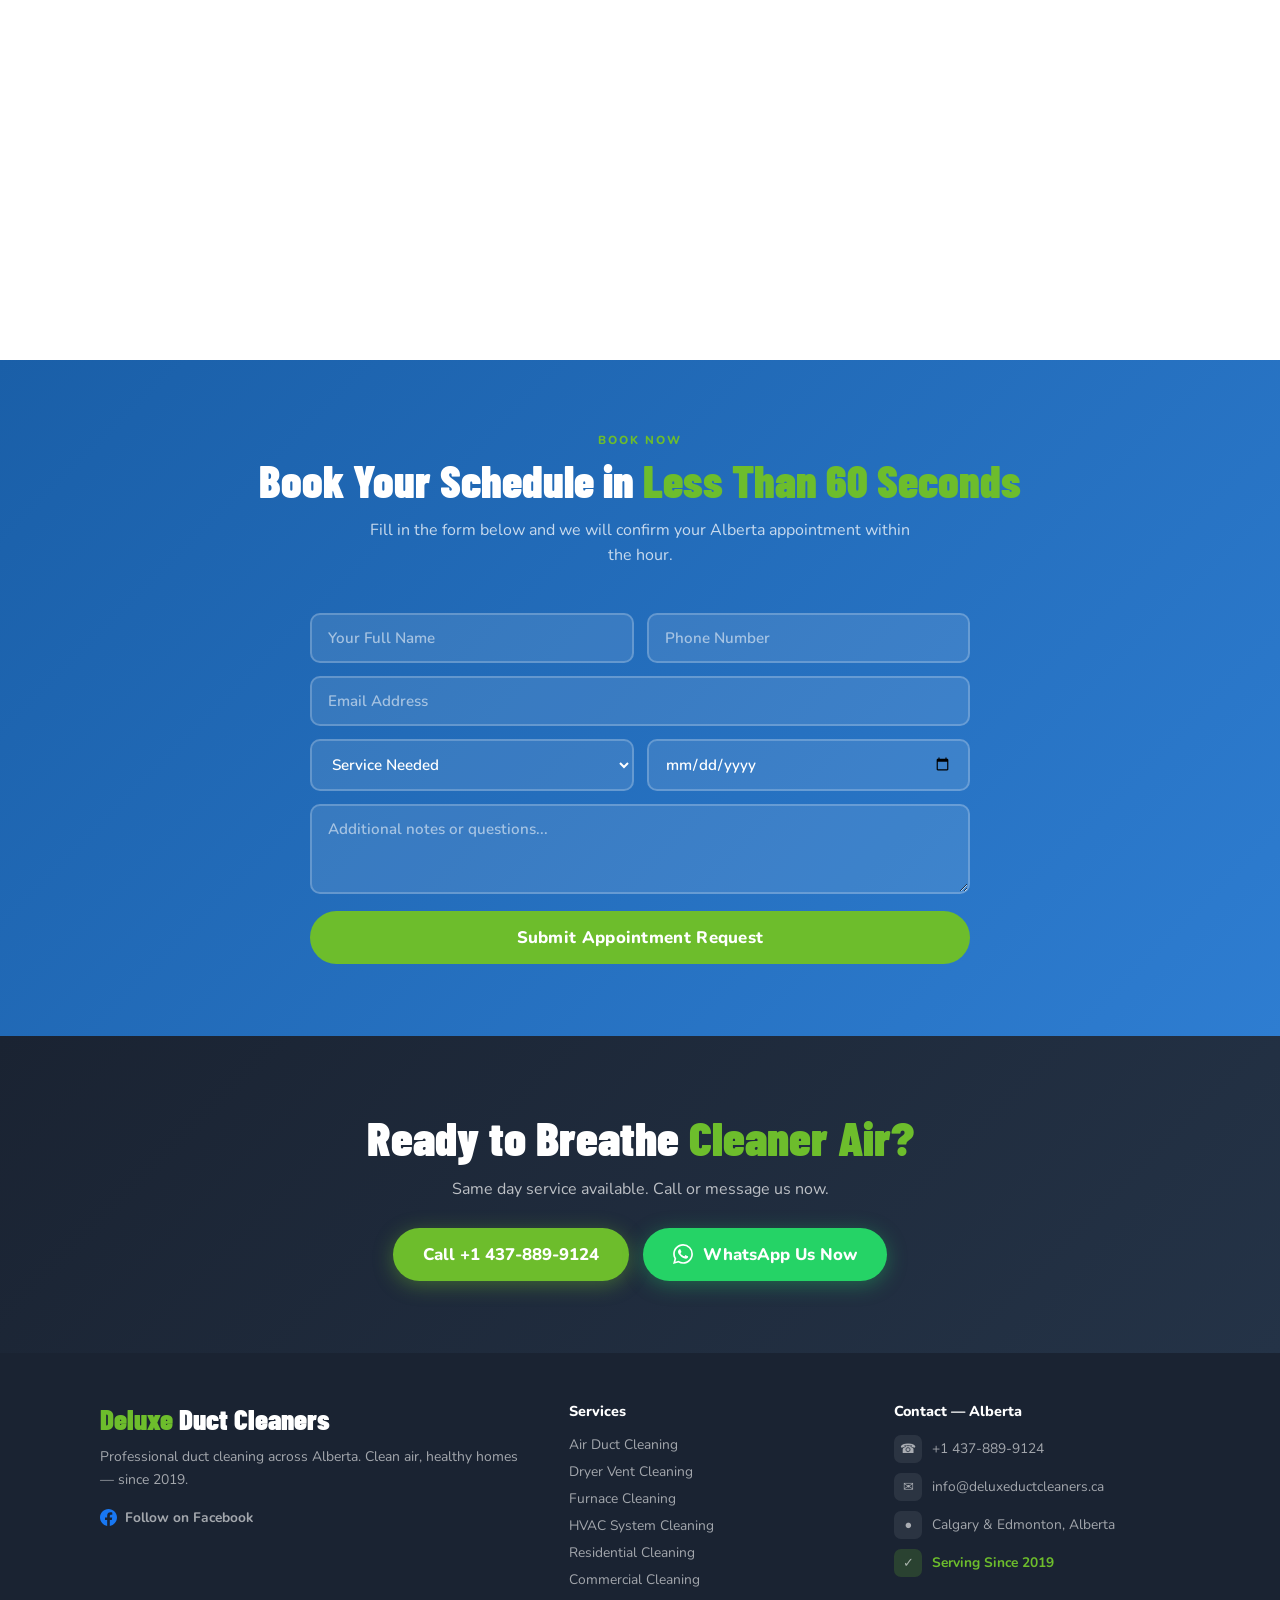
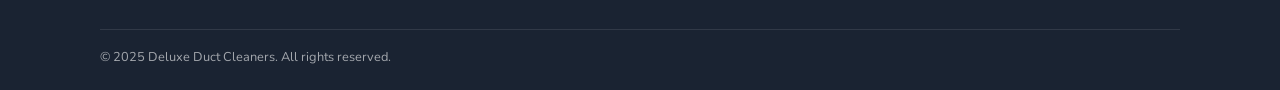
==== commit 91d04f23: "Update alberta.html pricing table update" ====
--- a/alberta.html
+++ b/alberta.html
@@ -202,19 +202,19 @@
     <p class="sub anim-fade">All packages include our natural disinfectant sanitizer. No hidden fees, ever.</p>
     <div class="pkg-grid">
       <div class="pkg-card anim-pop stagger-1">
-        <div class="pkg-name">Essential</div>
+        <div class="pkg-name">Basic</div>
         <div class="pkg-tag">Perfect for smaller homes</div>
         <div class="pkg-price">
           <div class="pkg-from">Starting from</div>
-          <div class="pkg-amount">$139</div>
+          <div class="pkg-amount">$149</div>
           <div class="pkg-note">Up to 8 vents included</div>
         </div>
         <div class="pkg-div"></div>
         <ul class="pkg-features">
-          <li>Air duct &amp; vent cleaning (up to 8)</li>
-          <li>Natural disinfectant sanitizer</li>
-          <li>Before &amp; after photos</li>
-          <li>Dryer vent inspection</li>
+          <li>Cleaning of all the Ducts </li>
+          <li>Cleaning of all the Vents</li>
+          <li>Natural Disinfectant Sanitizer sprayed into the main duct line</li>
+          <li> FREE Inspection of Furnace, Mainlines, Dryer & AC</li>
         </ul>
         <a href="https://wa.me/14378899124" target="_blank" class="pkg-btn pkg-outline">Book via WhatsApp</a>
       </div>
@@ -223,17 +223,18 @@
         <div class="pkg-tag">Best value for families</div>
         <div class="pkg-price">
           <div class="pkg-from">Starting from</div>
-          <div class="pkg-amount">$229</div>
+          <div class="pkg-amount">$280</div>
           <div class="pkg-note">Unlimited vents</div>
         </div>
         <div class="pkg-div"></div>
         <ul class="pkg-features">
-          <li>Unlimited air duct &amp; vent cleaning</li>
+        <li>Cleaning of all the Ducts </li>
           <li>Dryer vent cleaning</li>
-          <li>Furnace &amp; AC checkup</li>
-          <li>Natural disinfectant sanitizer</li>
-          <li>Before &amp; after photos</li>
-          <li>Same day availability</li>
+          <li>Cleaning of all the Vents</li>
+          <li>Dryer vent cleaning </li>
+          <li>Furnace cleaning </li>
+          <li>Ac cleaning </li>
+          <li>Natural Disinfectant Sanitizer sprayed into the main duct line </li>
         </ul>
         <a href="https://wa.me/14378899124" target="_blank" class="pkg-btn pkg-fill">Book Now</a>
       </div>
@@ -242,17 +243,18 @@
         <div class="pkg-tag">Total home air health</div>
         <div class="pkg-price">
           <div class="pkg-from">Starting from</div>
-          <div class="pkg-amount">$329</div>
+          <div class="pkg-amount">$390</div>
           <div class="pkg-note">Full system service</div>
         </div>
         <div class="pkg-div"></div>
         <ul class="pkg-features">
-          <li>Everything in Complete</li>
-          <li>Full HVAC system cleaning</li>
+         <li>Everything in Complete</li>
+          <li>Furnace cleaning</li>
           <li>Furnace deep clean</li>
-          <li>Priority same-day booking</li>
-          <li>12-month service guarantee</li>
-          <li>Free follow-up inspection</li>
+          <li>Ac cleaning </li>
+          <li>Brushing service </li>
+          <li>Dryer vent </li>
+          <li>Natural Disinfectant Sanitizer sprayed into the main duct line</li>
         </ul>
         <a href="https://wa.me/14378899124" target="_blank" class="pkg-btn pkg-outline">Book via WhatsApp</a>
       </div>
@@ -464,4 +466,4 @@
 
 <script src="assets/main.js"></script>
 </body>
-</html>+</html>
--- a/assets/style.css
+++ b/assets/style.css
@@ -0,0 +1,675 @@
+:root{
+  --blue:#2E7DD1;--blue-dark:#1a5fa8;--blue-light:#ddeeff;
+  --green:#6DBD2C;--green-dark:#4e9a18;--green-light:#eaf6d8;
+  --white:#fff;--off:#f5f9ff;--gray:#6b7280;--dark:#1a2332;
+  --r:20px;--rs:12px;--sh:0 4px 24px rgba(46,125,209,.10);
+}
+*{margin:0;padding:0;box-sizing:border-box;}
+html{scroll-behavior:smooth;}
+body{font-family:'Nunito',sans-serif;background:var(--off);color:var(--dark);overflow-x:hidden;}
+
+/* ── NAV ── */
+.topnav{
+  background:var(--white);padding:0 24px;
+  display:flex;align-items:center;justify-content:space-between;
+  box-shadow:0 2px 12px rgba(46,125,209,.10);
+  position:sticky;top:0;z-index:200;height:66px;
+}
+.nav-logo img{height:46px;cursor:pointer;}
+.nav-center{display:flex;gap:4px;}
+.nav-center a{
+  font-weight:700;font-size:.88rem;padding:8px 14px;
+  border-radius:50px;text-decoration:none;color:var(--gray);
+  transition:all .2s;white-space:nowrap;
+}
+.nav-center a:hover{background:var(--blue-light);color:var(--blue-dark);}
+.nav-right{display:flex;align-items:center;gap:8px;}
+.loc-toggle{
+  display:flex;align-items:center;gap:6px;
+  background:var(--blue-light);color:var(--blue-dark);
+  font-weight:800;font-size:.85rem;padding:8px 14px;
+  border-radius:50px;text-decoration:none;border:none;cursor:pointer;
+  transition:all .2s;white-space:nowrap;
+}
+.loc-toggle:hover{background:var(--blue);color:#fff;}
+.btn-nav-wa{
+  background:#25D366;color:#fff;font-weight:800;font-size:.85rem;
+  padding:8px 16px;border-radius:50px;text-decoration:none;
+  display:flex;align-items:center;gap:5px;transition:all .2s;
+  white-space:nowrap;
+}
+.btn-nav-wa:hover{background:#1da851;}
+.btn-nav-call{
+  background:var(--green);color:#fff;font-weight:800;font-size:.85rem;
+  padding:8px 16px;border-radius:50px;text-decoration:none;
+  transition:all .2s;white-space:nowrap;
+}
+.btn-nav-call:hover{background:var(--green-dark);}
+.hamburger{display:none;flex-direction:column;gap:5px;cursor:pointer;padding:6px;background:none;border:none;}
+.hamburger span{display:block;width:23px;height:2px;background:var(--dark);border-radius:2px;transition:all .3s;}
+
+/* ── SIDE MENU ── */
+/* ── FIXED MOBILE SIDE MENU & OVERLAY ── */
+.overlay {
+  position: fixed;
+  top: 0;
+  left: 0;
+  width: 100%;
+  height: 100%;
+  background: rgba(0, 0, 0, 0.5);
+  backdrop-filter: blur(4px);
+  z-index: 999;
+  opacity: 0;
+  pointer-events: none;
+  transition: opacity 0.3s ease;
+}
+
+/* Toggle handling via class list utilities */
+.overlay.open {
+  opacity: 1;
+  pointer-events: auto;
+}
+
+.sidemenu {
+  position: fixed;
+  top: 0;
+  right: -280px; /* Hidden off-screen right */
+  width: 280px;
+  height: 100%;
+  background: var(--white);
+  z-index: 1000;
+  box-shadow: -4px 0 24px rgba(0, 0, 0, 0.15);
+  display: flex;
+  flex-direction: column;
+  transition: right 0.3s cubic-bezier(0.4, 0, 0.2, 1);
+  overflow-y: auto; /* Lets the navigation tray scroll independently if it's too long */
+}
+
+.sidemenu.open {
+  right: 0; /* Slides smoothly into position */
+}
+.sm-head{
+  display:flex;justify-content:space-between;align-items:center;
+  padding:18px 20px;border-bottom:1px solid #f0f0f0;
+}
+.sm-head img{height:40px;}
+.sm-close{background:none;border:none;font-size:1.3rem;cursor:pointer;color:var(--gray);padding:4px;}
+.sm-links{flex:1;padding:8px 0;overflow-y:auto;}
+.sm-links a{
+  display:block;padding:14px 24px;font-weight:700;font-size:.97rem;
+  color:var(--dark);text-decoration:none;border-bottom:1px solid #f7f7f7;
+  transition:all .2s;
+}
+.sm-links a:hover{background:var(--off);color:var(--blue);}
+.sm-divider{height:1px;background:#e5e7eb;margin:8px 0;}
+.sm-switch{
+  display:flex;align-items:center;gap:10px;padding:14px 24px;
+  font-weight:800;font-size:.93rem;color:var(--blue-dark);
+  text-decoration:none;background:var(--blue-light);
+  border-bottom:1px solid #f7f7f7;
+}
+.sm-switch:hover{background:var(--blue);color:#fff;}
+.sm-footer{padding:20px;}
+.sm-wa{
+  display:flex;align-items:center;justify-content:center;gap:8px;
+  background:#25D366;color:#fff;font-weight:800;font-size:.97rem;
+  padding:13px;border-radius:50px;text-decoration:none;
+  transition:background .2s;
+}
+.sm-wa:hover{background:#1da851;}
+
+/* ── SECTION BASE ── */
+.section{padding:72px 24px;}
+.container{max-width:1080px;margin:0 auto;}
+.label{font-size:.73rem;font-weight:800;letter-spacing:2px;text-transform:uppercase;color:var(--green);margin-bottom:8px;text-align:center;}
+.title{font-family:'Barlow Condensed',sans-serif;font-weight:900;font-size:clamp(1.9rem,5vw,2.8rem);text-align:center;color:var(--dark);line-height:1.1;margin-bottom:12px;}
+.title span{color:var(--blue);}
+.sub{text-align:center;color:var(--gray);font-size:1rem;max-width:560px;margin:0 auto 44px;line-height:1.6;}
+
+/* ── HERO ── */
+.hero{
+  background:linear-gradient(135deg,var(--blue-dark) 0%,var(--blue) 60%,#3a9bd4 100%);
+  padding:72px 24px 80px;position:relative;overflow:hidden;
+}
+.hero::before{content:'';position:absolute;top:-100px;right:-100px;width:400px;height:400px;background:rgba(109,189,44,.12);border-radius:50%;pointer-events:none;}
+.hero::after{content:'';position:absolute;bottom:-80px;left:-80px;width:300px;height:300px;background:rgba(255,255,255,.05);border-radius:50%;pointer-events:none;}
+.hero-inner{
+  max-width:1080px;margin:0 auto;
+  display:grid;grid-template-columns:1fr 1fr;gap:48px;align-items:center;
+  position:relative;z-index:1;
+}
+.hero-text .badge{
+  display:inline-block;background:var(--green);color:#fff;
+  font-weight:800;font-size:.73rem;letter-spacing:1.5px;text-transform:uppercase;
+  padding:5px 14px;border-radius:50px;margin-bottom:16px;
+}
+.hero-text h1{
+  font-family:'Barlow Condensed',sans-serif;font-weight:900;
+  font-size:clamp(2.2rem,5vw,3.4rem);color:#fff;line-height:1.07;margin-bottom:14px;
+}
+.hero-text h1 span{color:var(--green);}
+.hero-text p{color:rgba(255,255,255,.85);font-size:1rem;margin-bottom:28px;line-height:1.65;}
+.hero-btns{display:flex;gap:12px;flex-wrap:wrap;margin-bottom:28px;}
+.btn-appt{
+  background:var(--green);color:#fff;font-weight:800;font-size:1rem;
+  padding:14px 26px;border-radius:50px;text-decoration:none;
+  display:inline-flex;align-items:center;gap:8px;
+  box-shadow:0 4px 18px rgba(109,189,44,.35);transition:all .2s;border:none;cursor:pointer;
+  font-family:'Nunito',sans-serif;
+}
+.btn-appt:hover{background:var(--green-dark);transform:translateY(-2px);}
+.btn-wa{
+  background:#25D366;color:#fff;font-weight:800;font-size:1rem;
+  padding:14px 24px;border-radius:50px;text-decoration:none;
+  display:inline-flex;align-items:center;gap:8px;
+  box-shadow:0 4px 18px rgba(37,211,102,.3);transition:all .2s;
+}
+.btn-wa:hover{background:#1da851;transform:translateY(-2px);}
+.hero-tags{display:flex;flex-wrap:wrap;gap:8px;}
+.hero-tag{
+  background:rgba(255,255,255,.12);border:1.5px solid rgba(255,255,255,.25);
+  color:#fff;font-size:.82rem;font-weight:700;padding:6px 14px;border-radius:50px;
+  display:flex;align-items:center;gap:7px;
+}
+.hero-tag::before{content:'';width:7px;height:7px;background:var(--green);border-radius:50%;flex-shrink:0;}
+.hero-img{border-radius:var(--r);overflow:hidden;box-shadow:0 16px 56px rgba(0,0,0,.3);}
+.hero-img img{width:100%;height:100%;object-fit:cover;display:block;max-height:460px;}
+
+/* ── PROBLEMS ── */
+.problems-bg{background:var(--white);}
+.bento4{display:grid;grid-template-columns:repeat(4,1fr);gap:16px;}
+.prob-card{
+  background:var(--off);border-radius:var(--r);padding:28px 20px;
+  text-align:center;border-top:4px solid var(--blue);
+  box-shadow:var(--sh);transition:transform .2s,box-shadow .2s;
+}
+.prob-card:hover{transform:translateY(-5px);box-shadow:0 10px 32px rgba(46,125,209,.14);}
+.picon{
+  width:58px;height:58px;background:var(--blue-light);border-radius:14px;
+  display:flex;align-items:center;justify-content:center;margin:0 auto 14px;
+}
+.prob-card h3{font-weight:800;font-size:.97rem;color:var(--dark);margin-bottom:6px;}
+.prob-card p{font-size:.83rem;color:var(--gray);line-height:1.5;}
+
+/* ── SERVICES ALTERNATING LAYOUT ── */
+.services-bg {
+  background: var(--off);
+  padding: 60px 0; /* Optional: adds nice breathing room between sections */
+}
+
+.svc-layout-container {
+  display: flex;
+  flex-direction: column;
+  gap: 80px; /* Controls vertical spacing between rows */
+  margin-top: 40px;
+}
+
+.svc-row {
+  display: grid;
+  grid-template-columns: 1fr 1fr;
+  gap: 60px; /* Controls horizontal spacing between text and image */
+  align-items: center;
+}
+
+/* Magic happens here: Flips the column order for every second row */
+.svc-row:nth-child(even) .svc-img {
+  order: 2;
+}
+.svc-row:nth-child(even) .svc-content {
+  order: 1;
+}
+
+/* Styling for content block to mimic the clean design */
+.svc-content h3 {
+  font-weight: 800;
+  font-size: 1.75rem; /* Slightly larger heading for row layout */
+  color: var(--dark);
+  margin-bottom: 15px;
+}
+
+/* Styled with span in mind if you want to use your color accent pattern */
+.svc-content h3 span {
+  color: var(--blue);
+  font-style: italic;
+}
+
+.svc-content p {
+  font-size: 0.95rem;
+  color: var(--gray);
+  line-height: 1.6;
+  margin-bottom: 15px;
+}
+
+/* Image styling matching the modern rounded-corner mockup */
+.svc-img {
+  border-radius: var(--r, 24px); /* Fallback to 24px if var(--r) isn't set */
+  overflow: hidden;
+  box-shadow: 0 8px 40px rgba(46,125,209,.1);
+}
+
+.svc-img img {
+  width: 100%;
+  height: auto;
+  aspect-ratio: 4 / 3; /* Keeps all images uniformly sized like the mockup */
+  object-fit: cover;
+  display: block;
+}
+
+/* Responsive adjustment for Mobile screens */
+@media (max-width: 768px) {
+  .svc-row {
+    grid-template-columns: 1fr; /* Stacks image and text vertically */
+    gap: 24px;
+  }
+  
+  .svc-layout-container {
+    gap: 48px;
+  }
+  
+  /* Forces image to always stay on top of its respective text on mobile */
+  .svc-row:nth-child(even) .svc-img {
+    order: 1;
+  }
+  .svc-row:nth-child(even) .svc-content {
+    order: 2;
+  }
+}
+/* ── PACKAGES ── */
+.packages-bg{background:var(--white);}
+.pkg-grid{display:grid;grid-template-columns:repeat(3,1fr);gap:20px;}
+.pkg-card{
+  background:var(--white);border-radius:var(--r);padding:32px 24px;
+  box-shadow:var(--sh);border:2px solid #eef0f3;
+  transition:all .3s;position:relative;overflow:hidden;
+}
+.pkg-card:hover{transform:translateY(-6px);box-shadow:0 16px 40px rgba(46,125,209,.14);}
+.pkg-card.featured{border-color:var(--blue);background:linear-gradient(160deg,#f0f7ff 0%,var(--white) 100%);}
+.pkg-card.featured::before{
+  content:'Most Popular';position:absolute;top:16px;right:-30px;
+  background:var(--blue);color:#fff;font-size:.7rem;font-weight:800;
+  letter-spacing:1px;padding:5px 38px;transform:rotate(45deg);text-transform:uppercase;
+}
+.pkg-name{font-family:'Barlow Condensed',sans-serif;font-weight:900;font-size:1.6rem;color:var(--dark);margin-bottom:4px;}
+.pkg-tag{font-size:.83rem;color:var(--gray);margin-bottom:20px;}
+.pkg-price{margin-bottom:20px;}
+.pkg-from{font-size:.75rem;color:var(--gray);font-weight:700;margin-bottom:2px;text-transform:uppercase;letter-spacing:.5px;}
+.pkg-amount{font-family:'Barlow Condensed',sans-serif;font-weight:900;font-size:3rem;color:var(--blue);line-height:1;}
+.pkg-note{font-size:.78rem;color:var(--gray);margin-top:3px;}
+.pkg-div{height:1px;background:#eee;margin-bottom:18px;}
+.pkg-features{list-style:none;display:flex;flex-direction:column;gap:9px;margin-bottom:26px;}
+.pkg-features li{
+  font-size:.87rem;font-weight:600;color:var(--dark);
+  display:flex;align-items:flex-start;gap:9px;line-height:1.4;
+}
+.pkg-features li::before{content:'';width:7px;height:7px;background:var(--green);border-radius:50%;flex-shrink:0;margin-top:5px;}
+.pkg-btn{
+  display:block;text-align:center;padding:13px;border-radius:50px;
+  font-weight:800;font-size:.93rem;text-decoration:none;transition:all .2s;
+  font-family:'Nunito',sans-serif;
+}
+.pkg-outline{border:2px solid var(--blue);color:var(--blue);}
+.pkg-outline:hover{background:var(--blue);color:#fff;}
+.pkg-fill{background:var(--blue);color:#fff;box-shadow:0 4px 14px rgba(46,125,209,.3);}
+.pkg-fill:hover{background:var(--blue-dark);}
+
+/* ── STATS ── */
+.stats-strip{background:var(--green);padding:40px 24px;}
+.stats-row{display:flex;justify-content:center;flex-wrap:wrap;max-width:900px;margin:0 auto;}
+.stat-item{flex:1;min-width:160px;text-align:center;padding:16px 20px;position:relative;}
+.stat-item:not(:last-child)::after{content:'';position:absolute;right:0;top:20%;height:60%;width:1px;background:rgba(255,255,255,.3);}
+.stat-num{font-family:'Barlow Condensed',sans-serif;font-weight:900;font-size:3rem;color:#fff;line-height:1;}
+.stat-label{color:rgba(255,255,255,.88);font-weight:700;font-size:.86rem;margin-top:4px;}
+
+/* ── REVIEWS ACCORDION GRID ── */
+.reviews-bg {
+  background: var(--off);
+  padding: 80px 0;
+}
+
+.reviews-accordion-container {
+  display: flex;
+  width: 100%;
+  height: 520px; /* Exact controlled framework height like your screenshot */
+  gap: 12px;
+  margin-top: 40px;
+}
+
+.rev-accordion-item {
+  position: relative;
+  flex: 1; /* All collapsed cards occupy equal small default space */
+  height: 100%;
+  border-radius: 24px;
+  background-image: var(--bg-img, none);
+  background-size: cover;
+  background-position: center;
+  overflow: hidden;
+  cursor: pointer;
+  transition: flex 0.6s cubic-bezier(0.25, 1, 0.5, 1), transform 0.3s ease;
+}
+
+/* Linear dark mask overlay to keep internal text perfectly readable */
+.rev-overlay {
+  position: absolute;
+  inset: 0;
+  background: linear-gradient(to top, rgba(0, 0, 0, 0.85) 20%, rgba(0, 0, 0, 0.2) 100%);
+  z-index: 1;
+}
+
+/* The vertical text shown on collapsed layout handles */
+.rev-collapsed-name {
+  position: absolute;
+  bottom: 40px;
+  left: 50%;
+  transform: translateX(-50%) rotate(-90deg);
+  transform-origin: center;
+  white-space: nowrap;
+  color: rgba(255, 255, 255, 0.6);
+  font-weight: 700;
+  font-size: 0.85rem;
+  text-transform: uppercase;
+  letter-spacing: 2px;
+  z-index: 2;
+  transition: opacity 0.3s ease;
+}
+
+/* The card details block */
+.rev-expanded-content {
+  position: absolute;
+  bottom: 0;
+  left: 0;
+  width: 100%;
+  padding: 40px;
+  z-index: 3;
+  color: #ffffff;
+  opacity: 0;
+  pointer-events: none;
+  transform: translateY(20px);
+  transition: opacity 0.3s ease, transform 0.4s ease;
+}
+
+/* ── HOVER / ACTIVE EXPANSION MAGIC ── */
+/* Now elements only transition when the .active class is applied via JavaScript */
+.rev-accordion-item.active {
+  flex: 4; 
+}
+
+.rev-accordion-item.active .rev-collapsed-name {
+  opacity: 0;
+}
+
+.rev-accordion-item.active .rev-expanded-content {
+  opacity: 1;
+  pointer-events: auto;
+  transform: translateY(0);
+  transition-delay: 0.15s;
+}
+
+/* ── EXPANDED CARD DETAILS INNER STYLING ── */
+.rev-tag {
+  display: inline-block;
+  font-size: 0.75rem;
+  text-transform: uppercase;
+  font-weight: 700;
+  letter-spacing: 1px;
+  color: var(--blue); /* Accent gold label styling */
+  margin-bottom: 8px;
+}
+
+.rev-expanded-content h3 {
+  font-size: 2rem;
+  font-weight: 800;
+  margin-bottom: 6px;
+}
+
+.rev-expanded-content .stars {
+  color: var(--blue);
+  font-size: 1.1rem;
+  margin-bottom: 15px;
+}
+
+.rev-quote {
+  font-size: 1.25rem;
+  font-style: italic;
+  font-weight: 600;
+  line-height: 1.4;
+  color: #f3f4f6;
+  margin-bottom: 10px;
+}
+
+.rev-fulltext {
+  font-size: 0.95rem;
+  line-height: 1.6;
+  color: #d1d5db;
+  max-width: 85%;
+  margin-bottom: 20px;
+}
+
+.rev-location {
+  font-size: 0.8rem;
+  color: #9ca3af;
+  text-transform: uppercase;
+  letter-spacing: 1px;
+}
+
+/* ── RESPONSIVE RESPONSIVENESS FOR TABLET/MOBILE ── */
+@media (max-width: 992px) {
+  .reviews-accordion-container {
+    flex-direction: column; /* Stack vertically instead of horizontally on smaller panels */
+    height: auto;
+  }
+  
+  .rev-accordion-item {
+    height: 140px;
+    flex: none !important;
+  }
+  
+  .rev-accordion-item.active,
+  .rev-accordion-item:hover {
+    height: 340px;
+  }
+  
+  .rev-collapsed-name {
+    top: 50%;
+    bottom: auto;
+    left: 30px;
+    transform: translateY(-50%); /* Keeps text standard format relative to horizontal cards */
+  }
+  
+  .rev-expanded-content {
+    padding: 24px;
+  }
+  
+  .rev-expanded-content h3 {
+    font-size: 1.5rem;
+  }
+}
+
+/* ── CONTACT + MAP ── */
+.contact-bg{background:var(--white);}
+.contact-layout{display:grid;grid-template-columns:1fr 1.4fr;gap:40px;align-items:start;}
+.contact-card{
+  background:var(--off);border-radius:var(--r);padding:32px 28px;
+  border-top:4px solid var(--blue);
+}
+.contact-card h3{
+  font-family:'Barlow Condensed',sans-serif;font-weight:900;font-size:1.6rem;
+  color:var(--dark);margin-bottom:20px;
+}
+.ci{display:flex;align-items:flex-start;gap:14px;margin-bottom:16px;}
+.ci-icon{
+  width:42px;height:42px;background:var(--blue-light);border-radius:10px;
+  display:flex;align-items:center;justify-content:center;flex-shrink:0;
+}
+.ci-text h4{font-weight:800;font-size:.8rem;color:var(--gray);text-transform:uppercase;letter-spacing:.5px;margin-bottom:3px;}
+.ci-text a,.ci-text p{font-size:.93rem;font-weight:700;color:var(--dark);text-decoration:none;}
+.ci-text a:hover{color:var(--blue);}
+.since-badge{
+  display:inline-flex;align-items:center;gap:8px;
+  background:var(--green);color:#fff;font-weight:800;font-size:.88rem;
+  padding:10px 18px;border-radius:50px;margin-top:20px;
+}
+.map-frame{border-radius:var(--r);overflow:hidden;box-shadow:var(--sh);border:2px solid var(--blue-light);}
+.map-frame iframe{display:block;width:100%;height:400px;border:none;}
+
+/* ── BOOKING ── */
+.booking-bg{background:linear-gradient(135deg,var(--blue-dark) 0%,var(--blue) 100%);}
+.booking-bg .title{color:#fff;}
+.booking-bg .label{color:var(--green);}
+.booking-bg .sub{color:rgba(255,255,255,.75);}
+.form-wrap{max-width:660px;margin:0 auto;}
+.form-grid{display:grid;grid-template-columns:1fr 1fr;gap:13px;}
+.form-grid .full{grid-column:span 2;}
+.finput{
+  width:100%;padding:13px 16px;border:2px solid rgba(255,255,255,.22);
+  border-radius:10px;background:rgba(255,255,255,.1);color:#fff;
+  font-family:'Nunito',sans-serif;font-size:.95rem;font-weight:600;
+  outline:none;transition:border .2s;
+}
+.finput::placeholder{color:rgba(255,255,255,.55);}
+.finput:focus{border-color:var(--green);}
+.finput option{color:var(--dark);}
+.fsub{
+  width:100%;padding:15px;border:none;border-radius:50px;
+  background:var(--green);color:#fff;font-family:'Nunito',sans-serif;
+  font-size:1.05rem;font-weight:800;cursor:pointer;
+  transition:all .2s;margin-top:4px;letter-spacing:.3px;
+}
+.fsub:hover{background:var(--green-dark);transform:translateY(-2px);}
+
+/* ── CTA ── */
+.cta-band{background:linear-gradient(135deg,var(--dark) 0%,#243347 100%);padding:72px 24px;text-align:center;}
+.cta-band h2{font-family:'Barlow Condensed',sans-serif;font-weight:900;font-size:clamp(2rem,6vw,3rem);color:#fff;margin-bottom:12px;}
+.cta-band h2 span{color:var(--green);}
+.cta-band p{color:rgba(255,255,255,.7);font-size:1rem;margin-bottom:28px;}
+.cta-btns{display:flex;gap:14px;justify-content:center;flex-wrap:wrap;}
+.btn-cta-green{background:var(--green);color:#fff;font-weight:800;font-size:1.05rem;padding:15px 30px;border-radius:50px;text-decoration:none;display:inline-flex;align-items:center;gap:10px;transition:all .2s;box-shadow:0 4px 20px rgba(109,189,44,.4);}
+.btn-cta-green:hover{background:var(--green-dark);transform:translateY(-2px);}
+.btn-cta-wa{background:#25D366;color:#fff;font-weight:800;font-size:1.05rem;padding:15px 30px;border-radius:50px;text-decoration:none;display:inline-flex;align-items:center;gap:10px;transition:all .2s;box-shadow:0 4px 20px rgba(37,211,102,.35);}
+.btn-cta-wa:hover{background:#1da851;transform:translateY(-2px);}
+
+/* ── FOOTER ── */
+footer{background:var(--dark);padding:48px 24px 24px;color:rgba(255,255,255,.6);}
+.footer-inner{max-width:1080px;margin:0 auto;display:grid;grid-template-columns:1.5fr 1fr 1fr;gap:40px;padding-bottom:32px;border-bottom:1px solid rgba(255,255,255,.1);}
+.footer-brand{font-family:'Barlow Condensed',sans-serif;font-weight:900;font-size:1.8rem;color:#fff;margin-bottom:10px;}
+.footer-brand span{color:var(--green);}
+.fcol h4{color:#fff;font-weight:800;font-size:.9rem;margin-bottom:14px;}
+.fcol ul{list-style:none;}
+.fcol ul li{margin-bottom:8px;font-size:.86rem;}
+.fcol a{color:rgba(255,255,255,.6);text-decoration:none;transition:color .2s;}
+.fcol a:hover{color:var(--green);}
+.fci{display:flex;align-items:center;gap:10px;font-size:.86rem;margin-bottom:10px;}
+.fci-icon{width:28px;height:28px;background:rgba(255,255,255,.08);border-radius:7px;display:flex;align-items:center;justify-content:center;font-size:.8rem;flex-shrink:0;}
+.footer-bottom{max-width:1080px;margin:18px auto 0;display:flex;justify-content:space-between;align-items:center;flex-wrap:wrap;gap:10px;font-size:.8rem;}
+
+/* ── FLOAT WA ── */
+.float-wa{
+  position:fixed;bottom:24px;right:24px;background:#25D366;color:#fff;
+  width:54px;height:54px;border-radius:50%;display:flex;align-items:center;justify-content:center;
+  text-decoration:none;box-shadow:0 6px 20px rgba(37,211,102,.5);z-index:150;transition:transform .2s;
+}
+.float-wa:hover{transform:scale(1.1);}
+.float-wa svg{width:26px;height:26px;}
+
+/* ── ANIMATIONS ── */
+.anim-fade{opacity:0;transform:translateY(24px);transition:opacity .6s ease,transform .6s ease;}
+.anim-left{opacity:0;transform:translateX(-36px);transition:opacity .6s ease,transform .6s ease;}
+.anim-right{opacity:0;transform:translateX(36px);transition:opacity .6s ease,transform .6s ease;}
+.anim-pop{opacity:0;transform:scale(.94);transition:opacity .55s ease,transform .55s ease;}
+.anim-fade.vis,.anim-left.vis,.anim-right.vis,.anim-pop.vis{opacity:1;transform:none;}
+.stagger-1{transition-delay:.05s;}.stagger-2{transition-delay:.12s;}.stagger-3{transition-delay:.19s;}.stagger-4{transition-delay:.26s;}.stagger-5{transition-delay:.33s;}.stagger-6{transition-delay:.40s;}
+
+/* ── MOBILE-FIRST ENHANCEMENTS ── */
+
+/* ── MOBILE ── */
+@media(max-width:900px){
+  .bento4{grid-template-columns:repeat(2,1fr);}
+  .pkg-grid{grid-template-columns:1fr;max-width:420px;margin:0 auto;}
+  .reviews-grid{grid-template-columns:repeat(2,1fr);}
+  .svc-layout{grid-template-columns:1fr;}
+  .svc-img{order:-1;}
+  .hero-inner{grid-template-columns:1fr;}
+  .hero-img{max-height:300px;}
+  .contact-layout{grid-template-columns:1fr;}
+  .footer-inner{grid-template-columns:1fr;gap:28px;}
+  .nav-center{display:none;}
+  .hamburger{display:flex;}
+  .btn-nav-call{display:none;}
+}
+@media(max-width:600px){
+  .bento4{grid-template-columns:1fr 1fr;gap:12px;}
+  .reviews-grid{grid-template-columns:1fr;}
+  .form-grid{grid-template-columns:1fr;}
+  .form-grid .full{grid-column:span 1;}
+  .hero{padding:48px 16px 56px;}
+  .section{padding:52px 16px;}
+  .hero-btns{flex-direction:column;}
+  .footer-bottom{flex-direction:column;text-align:center;}
+}
+/* ── SCROLL OFFSET FOR STICKY NAV ── */
+section[id], .hero{
+  scroll-margin-top: 76px;
+}
+
+/* ── EXTRA RESPONSIVE POLISH ── */
+@media(max-width:480px){
+  .nav-right{gap:6px;}
+  .btn-nav-wa{font-size:.78rem;padding:8px 12px;}
+  .hero-tag{font-size:.76rem;padding:5px 11px;}
+  .pkg-card{padding:24px 18px;}
+  .stat-num{font-size:2.2rem;}
+  .stat-item{min-width:42%;padding:12px 10px;}
+}
+@media(max-width:360px){
+  .btn-nav-wa span.wa-label{display:none;}
+  .btn-nav-wa{padding:8px 10px;}
+}
+@keyframes fadeInBackdrop{from{opacity:0}to{opacity:1}}
+@keyframes slideUpModal{from{opacity:0;transform:translateY(28px) scale(.97)}to{opacity:1;transform:translateY(0) scale(1)}}
+@keyframes fadeOutBackdrop{to{opacity:0}}
+@keyframes slideDownModal{to{opacity:0;transform:translateY(20px) scale(.97)}}
+
+/* Lock background scroll while popup is open */
+html.modal-open,
+body.modal-open{
+  overflow:hidden !important;
+  height:100% !important;
+  position:fixed;
+  width:100%;
+}
+
+/* Popup scrolls internally if it's taller than the screen */
+#loc-modal{
+  max-height:90vh;
+  overflow-y:auto;
+  -webkit-overflow-scrolling:touch;
+}
+#loc-modal::-webkit-scrollbar{width:6px;}
+#loc-modal::-webkit-scrollbar-thumb{background:rgba(255,255,255,.2);border-radius:10px;}
+
+.popup-pcard{
+  background:rgba(255,255,255,.07);
+  border:2px solid rgba(255,255,255,.12);
+  border-radius:16px;padding:22px 16px;
+  cursor:pointer;text-decoration:none;
+  display:block;text-align:center;
+  transition:all .28s cubic-bezier(.4,0,.2,1);
+}
+.popup-pcard:hover{
+  background:rgba(255,255,255,.13);
+  border-color:#2E7DD1;
+  transform:translateY(-4px);
+  box-shadow:0 16px 40px rgba(46,125,209,.28);
+}
+@media(max-width:600px){
+  #loc-modal{max-height:95vh;}
+}
+@media(max-width:480px){
+  #loc-modal{padding:30px 18px 24px;}
+  #loc-modal > div:nth-child(5){grid-template-columns:1fr!important;}
+}
+@media(max-height:650px){
+  #loc-modal{padding:22px 18px 18px;}
+  #loc-modal img{height:48px!important;}
+  #loc-modal h2{font-size:1.5rem!important;margin-bottom:6px!important;}
+  #loc-modal p{margin-bottom:16px!important;}
+}
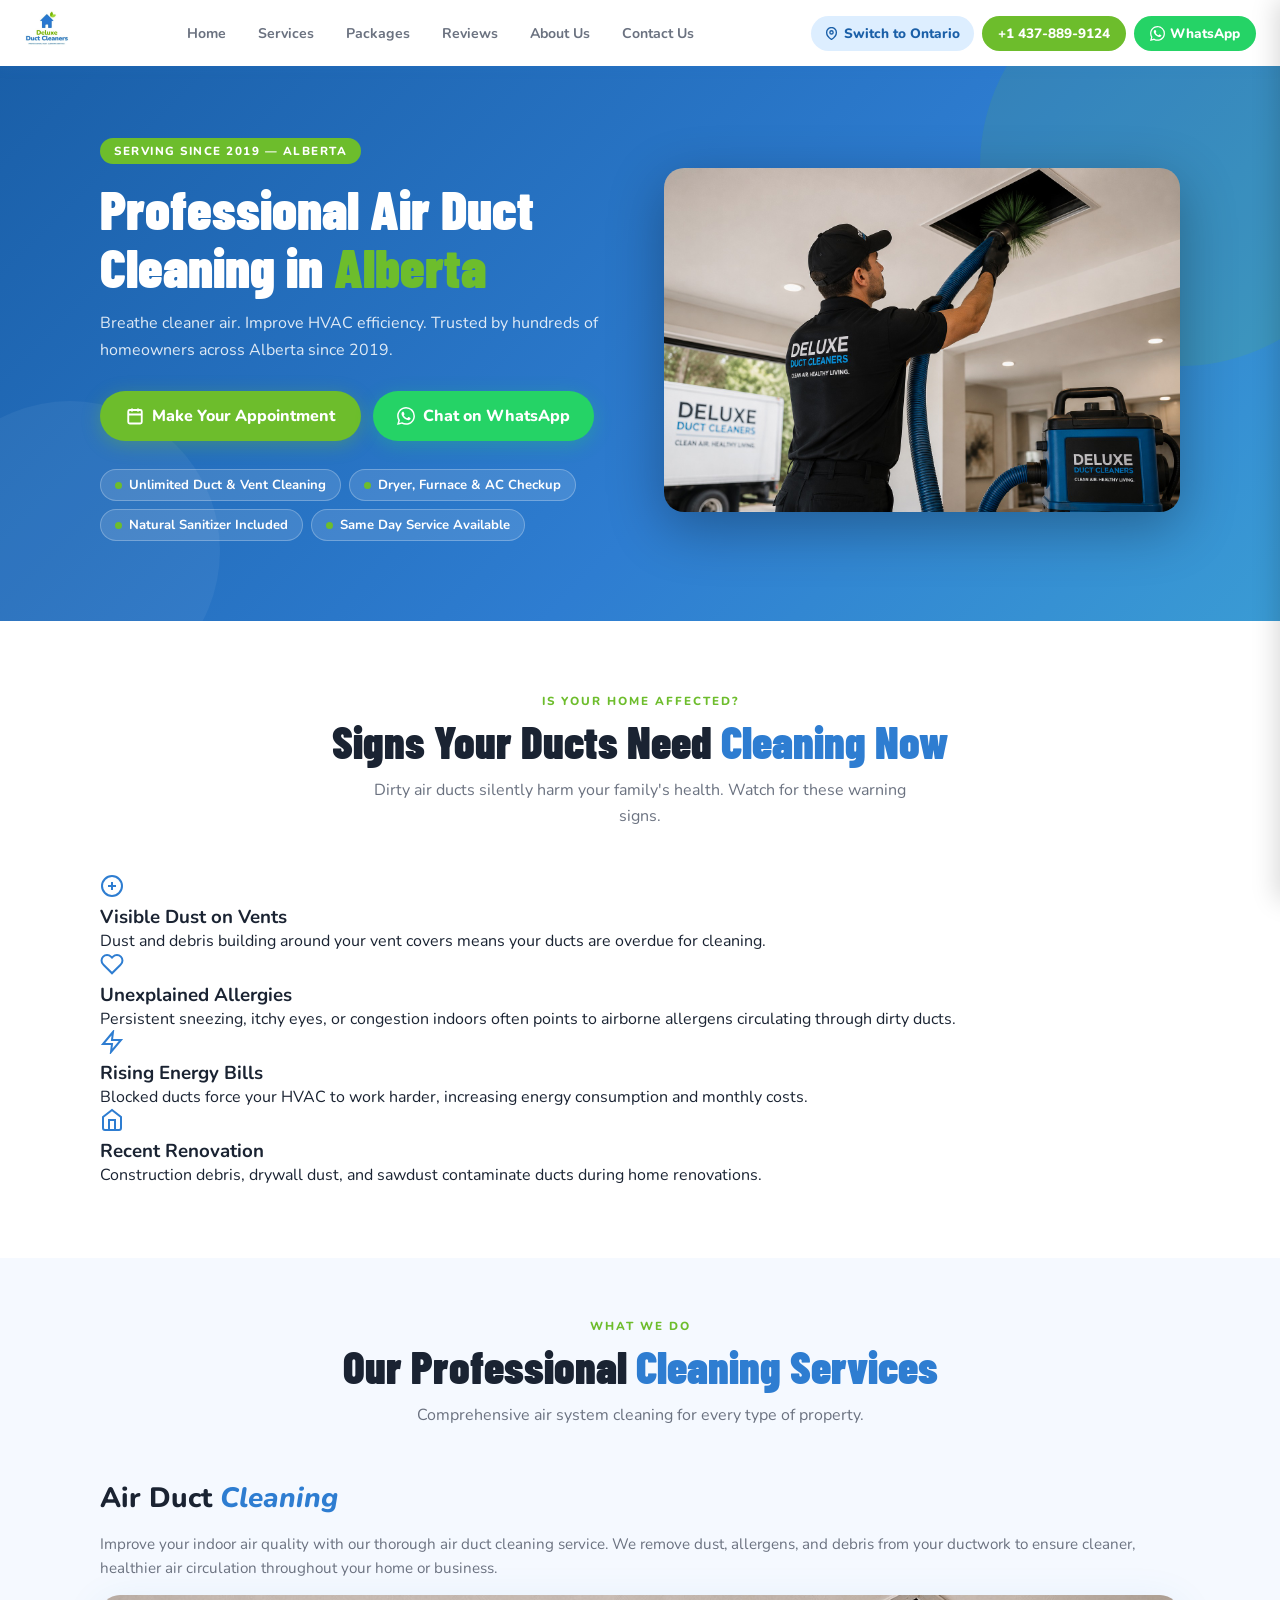
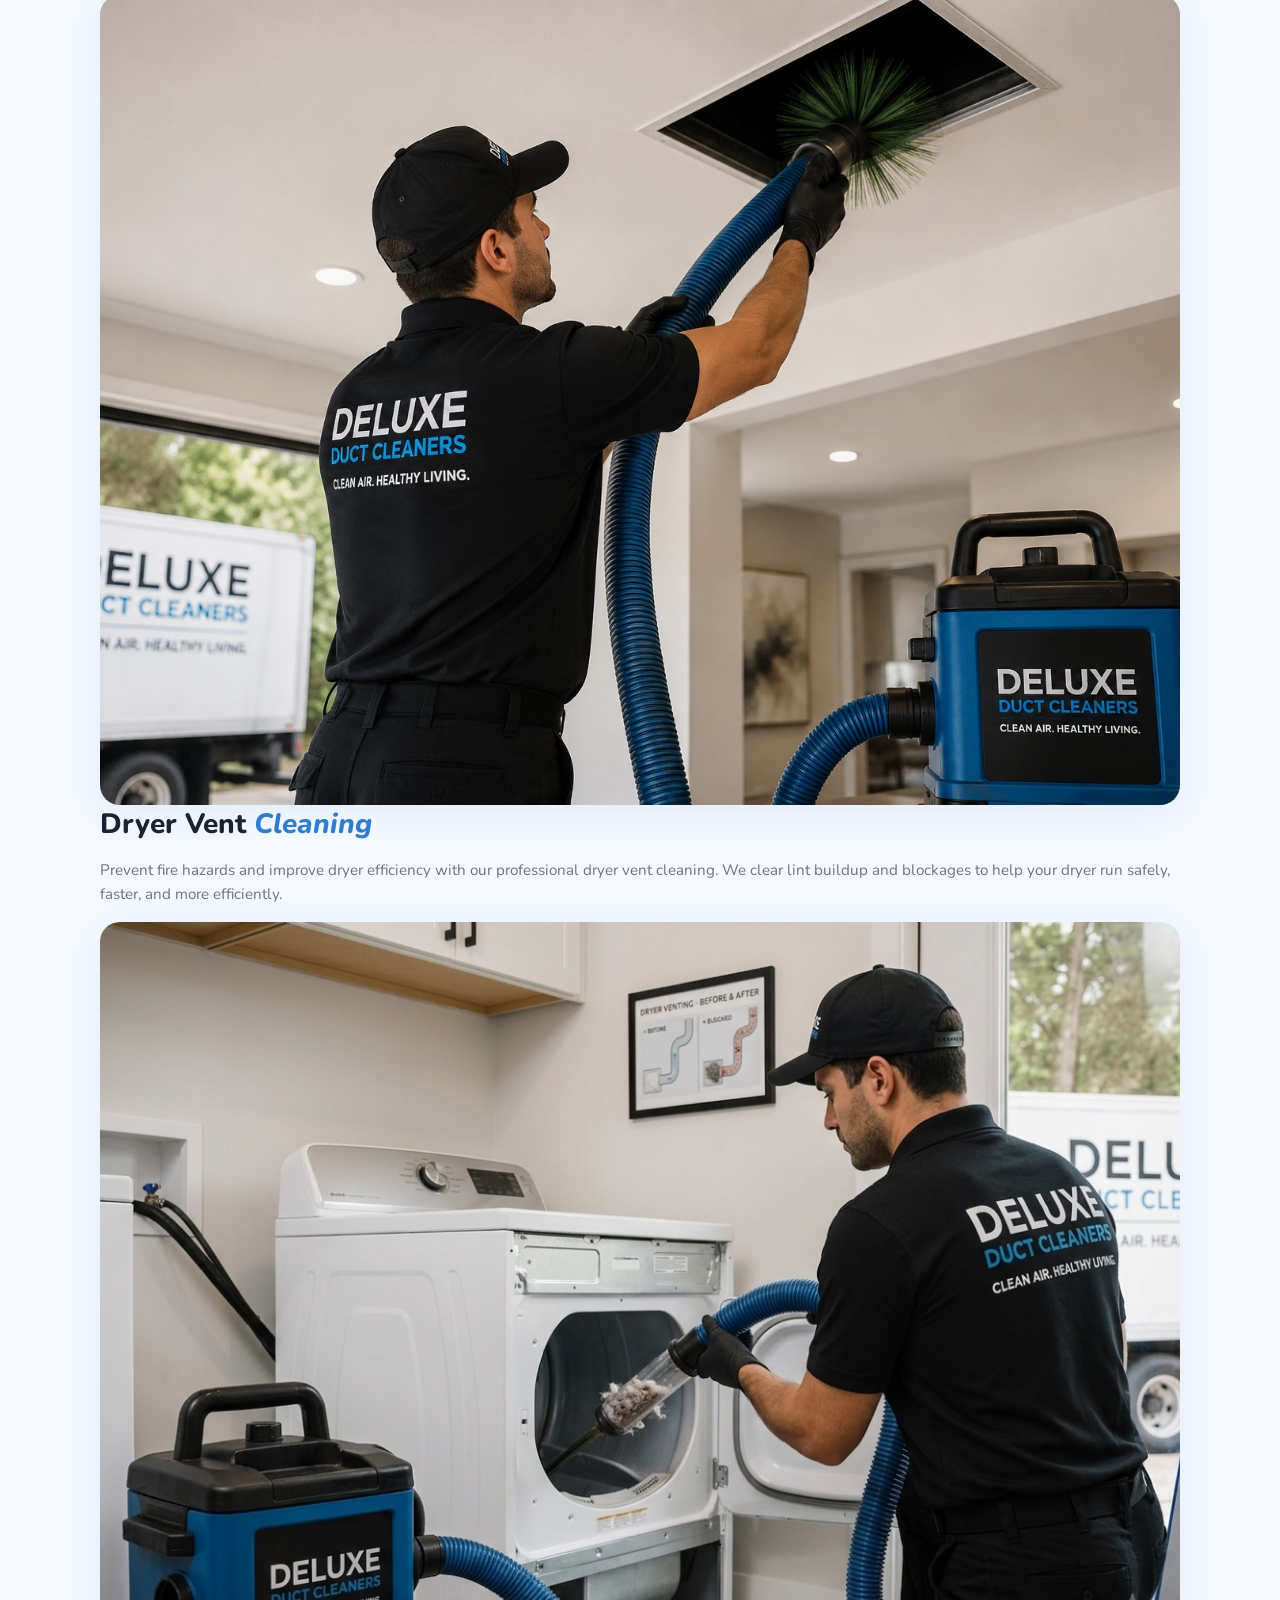
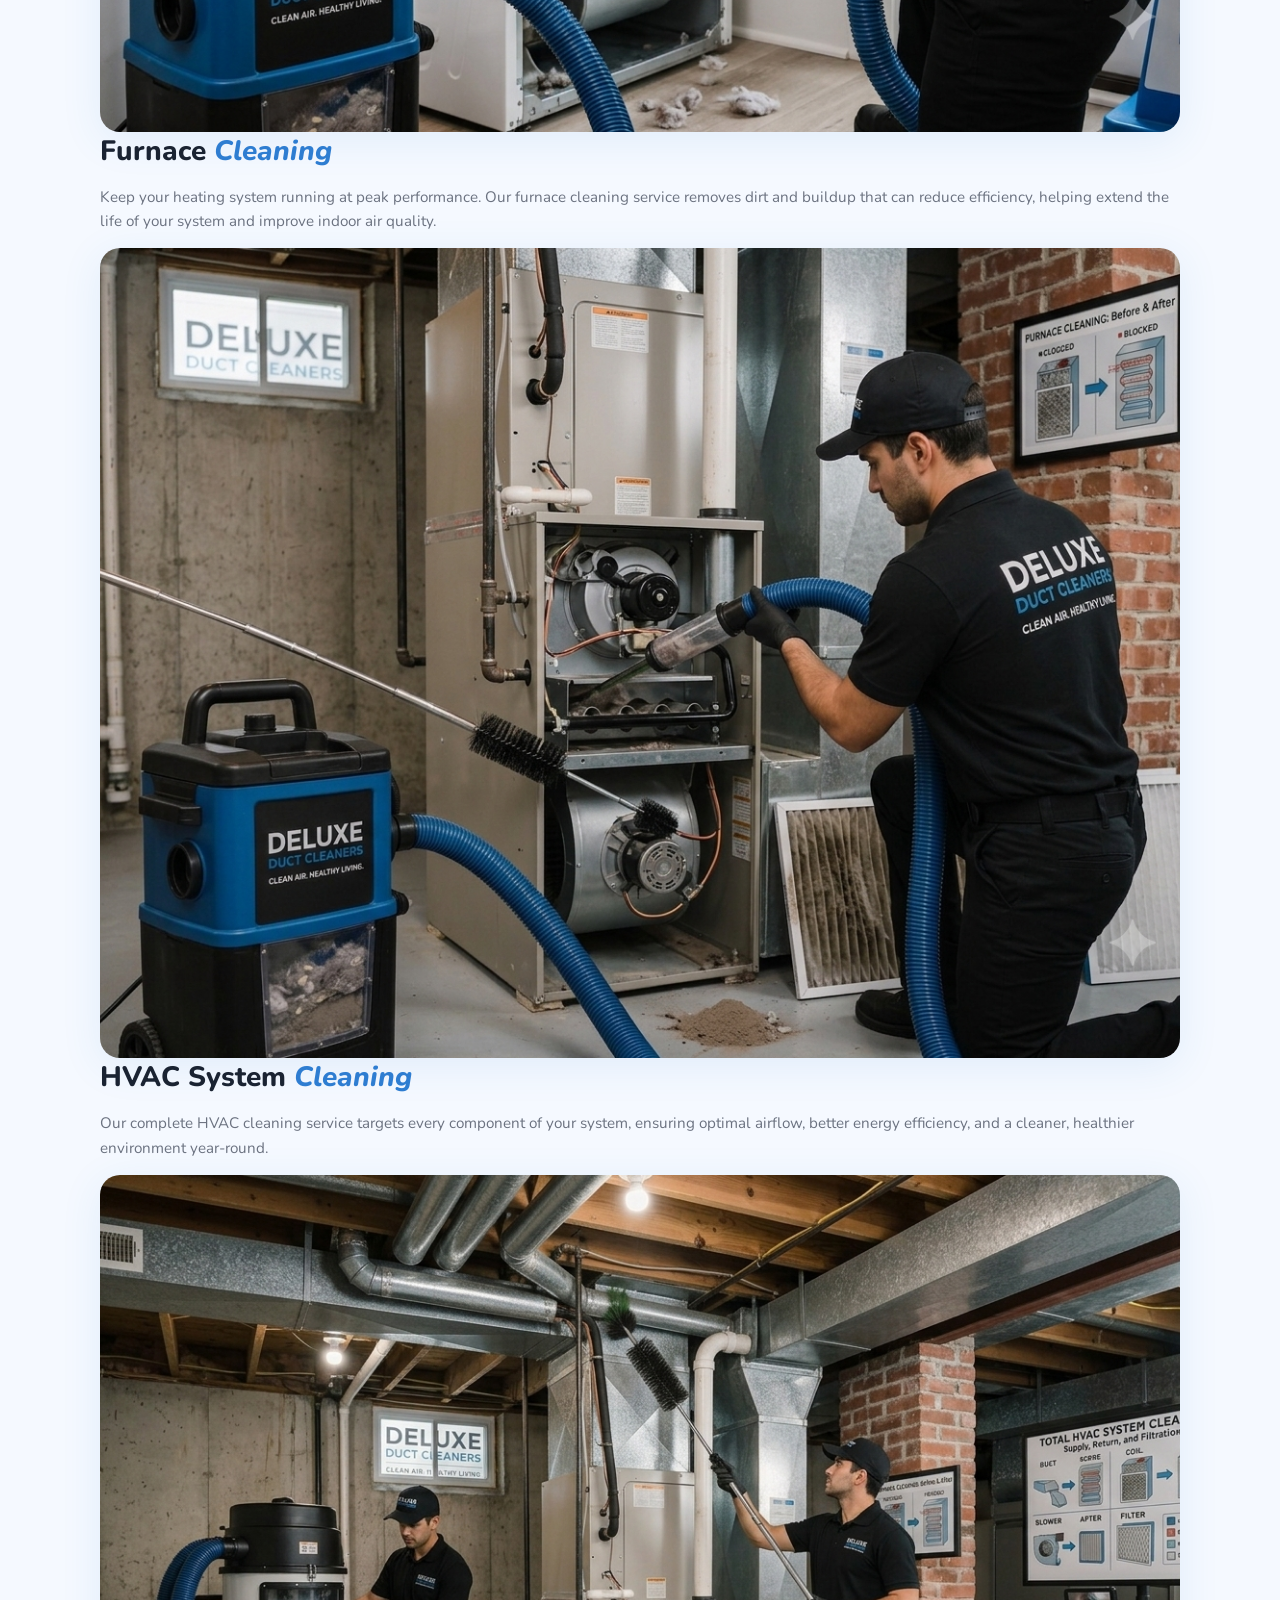
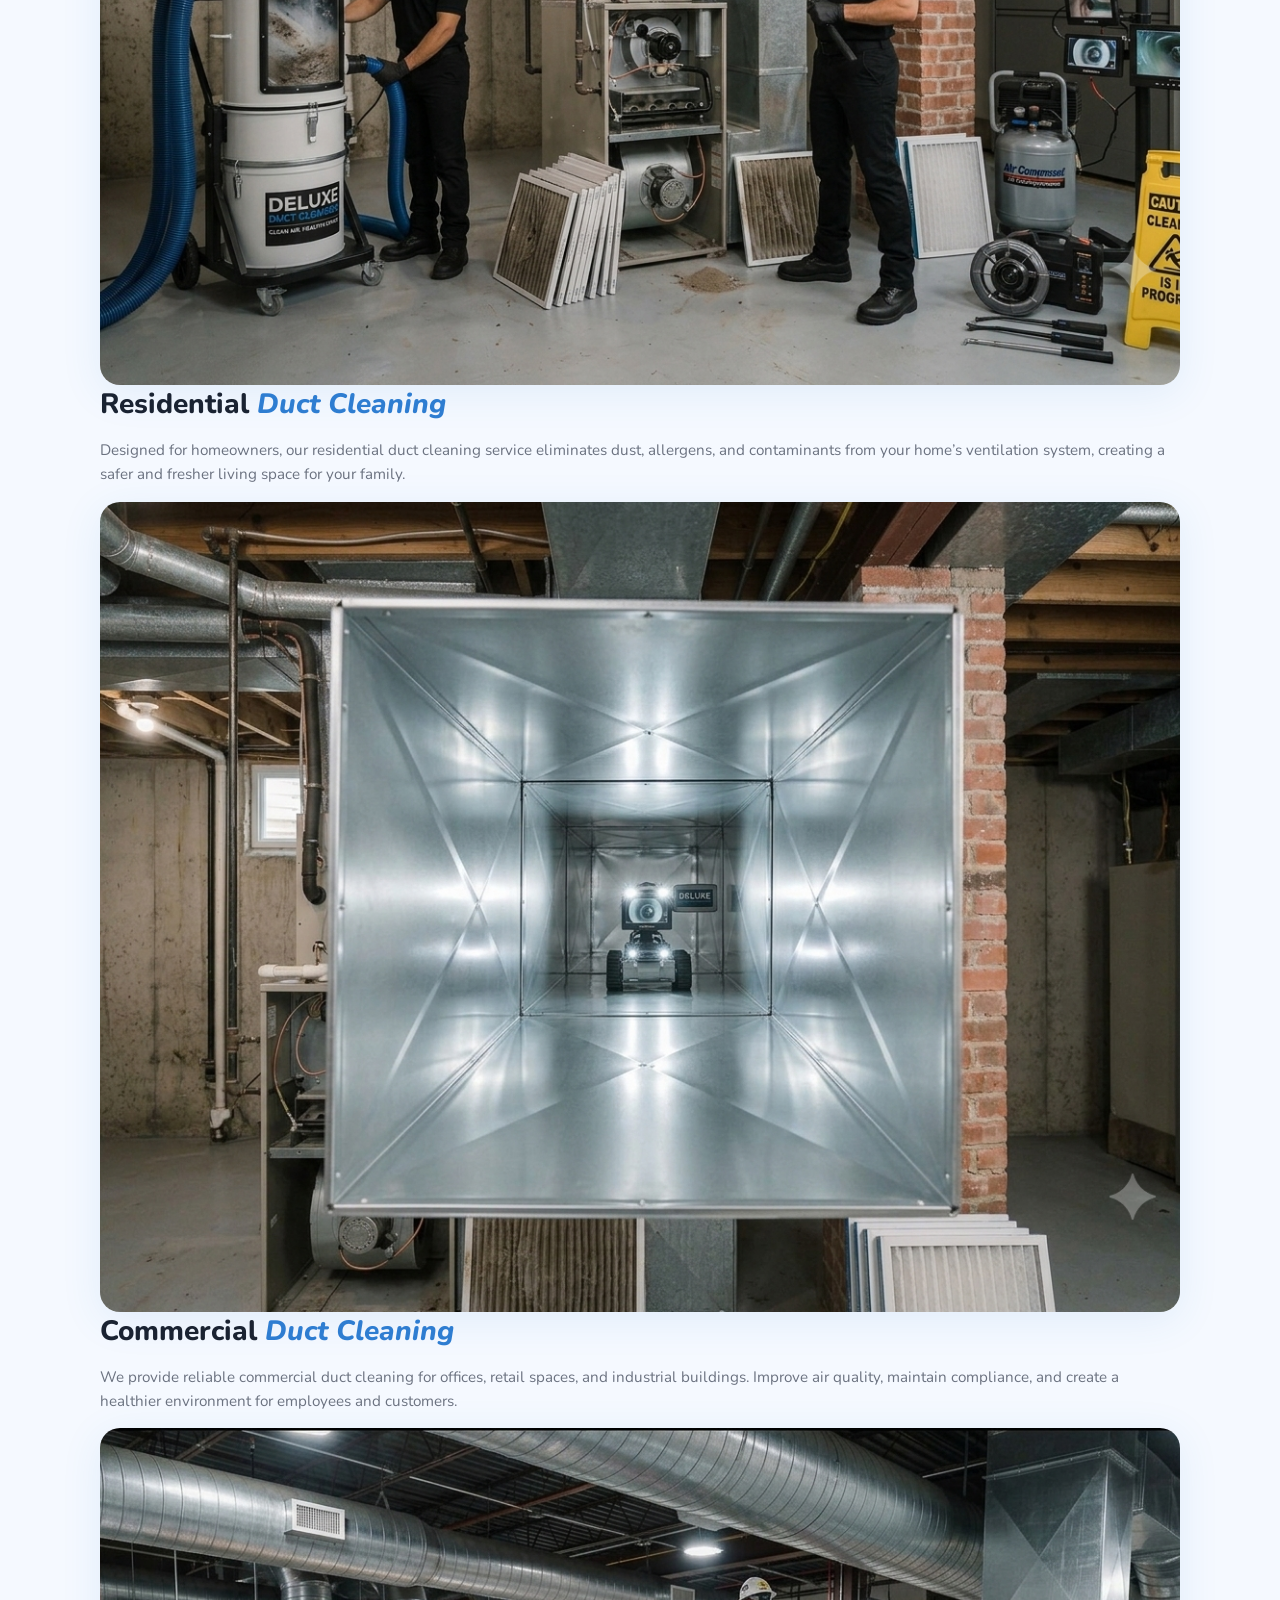
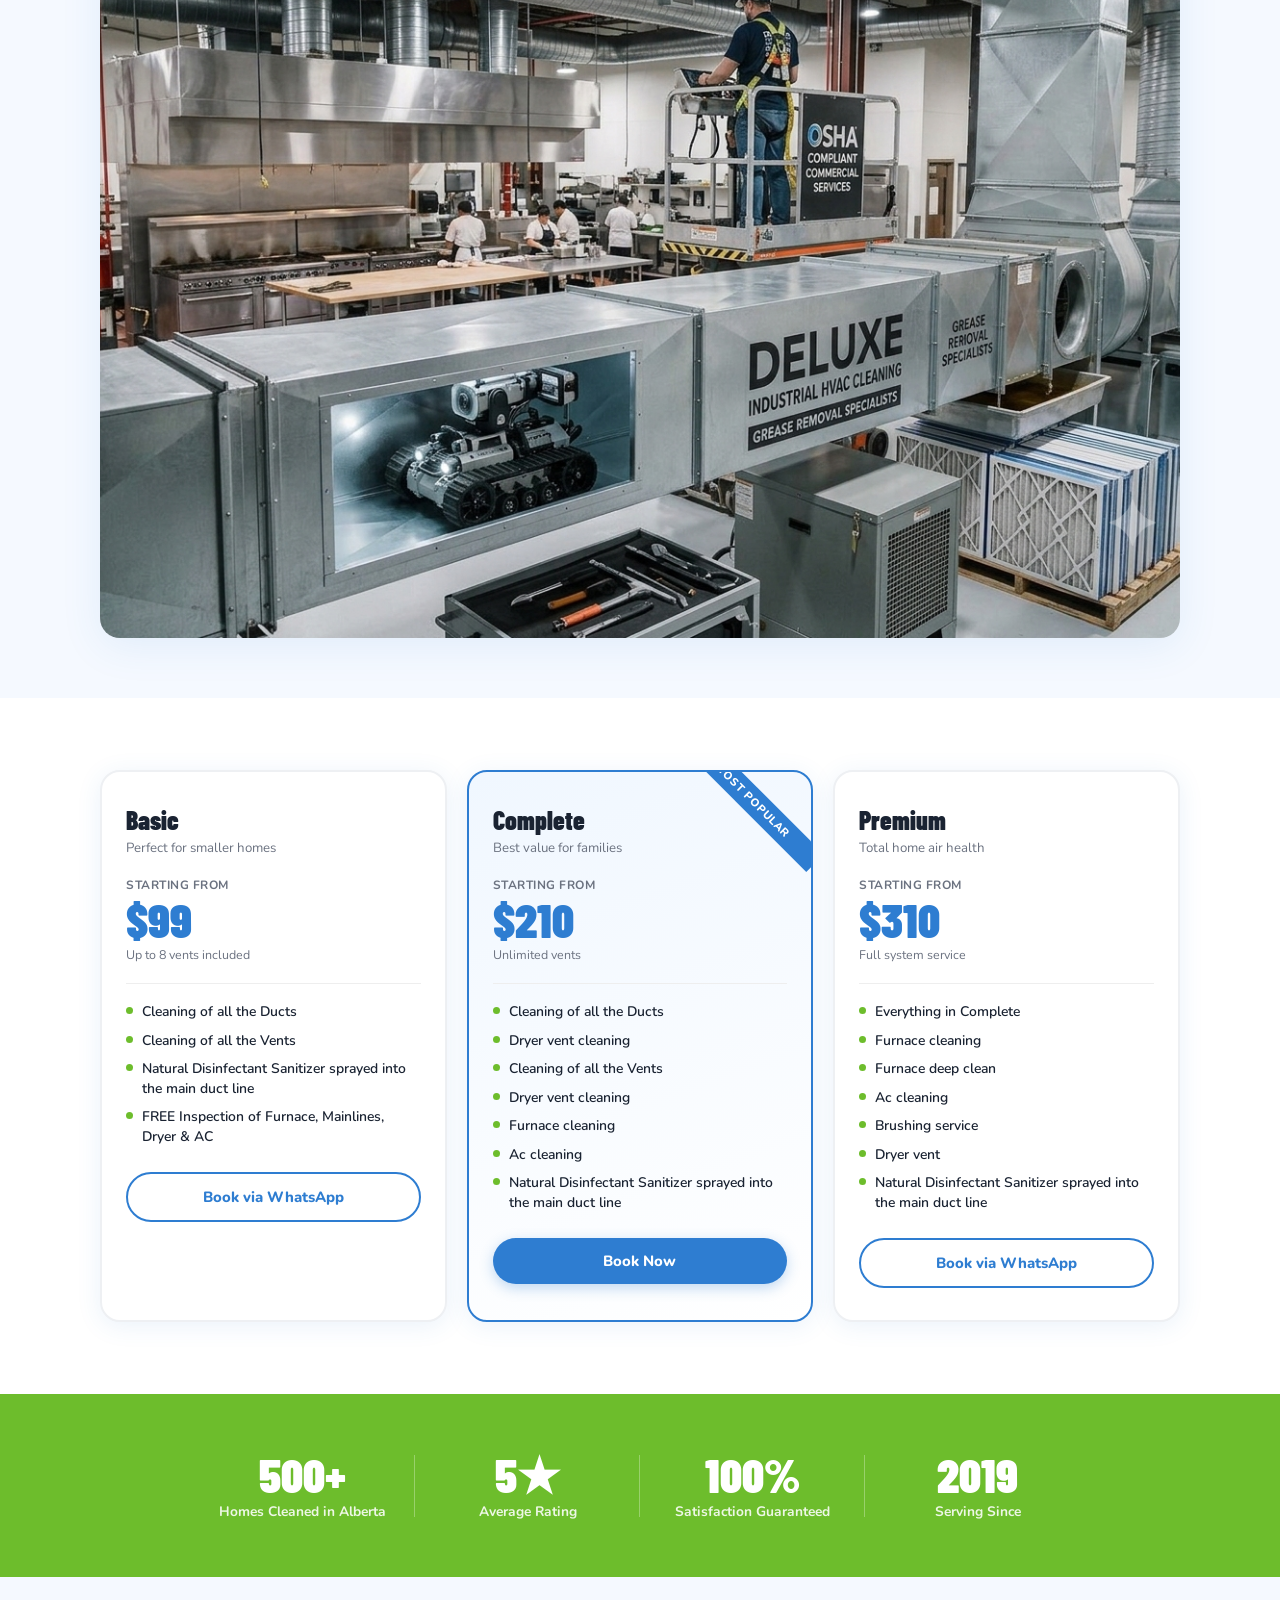
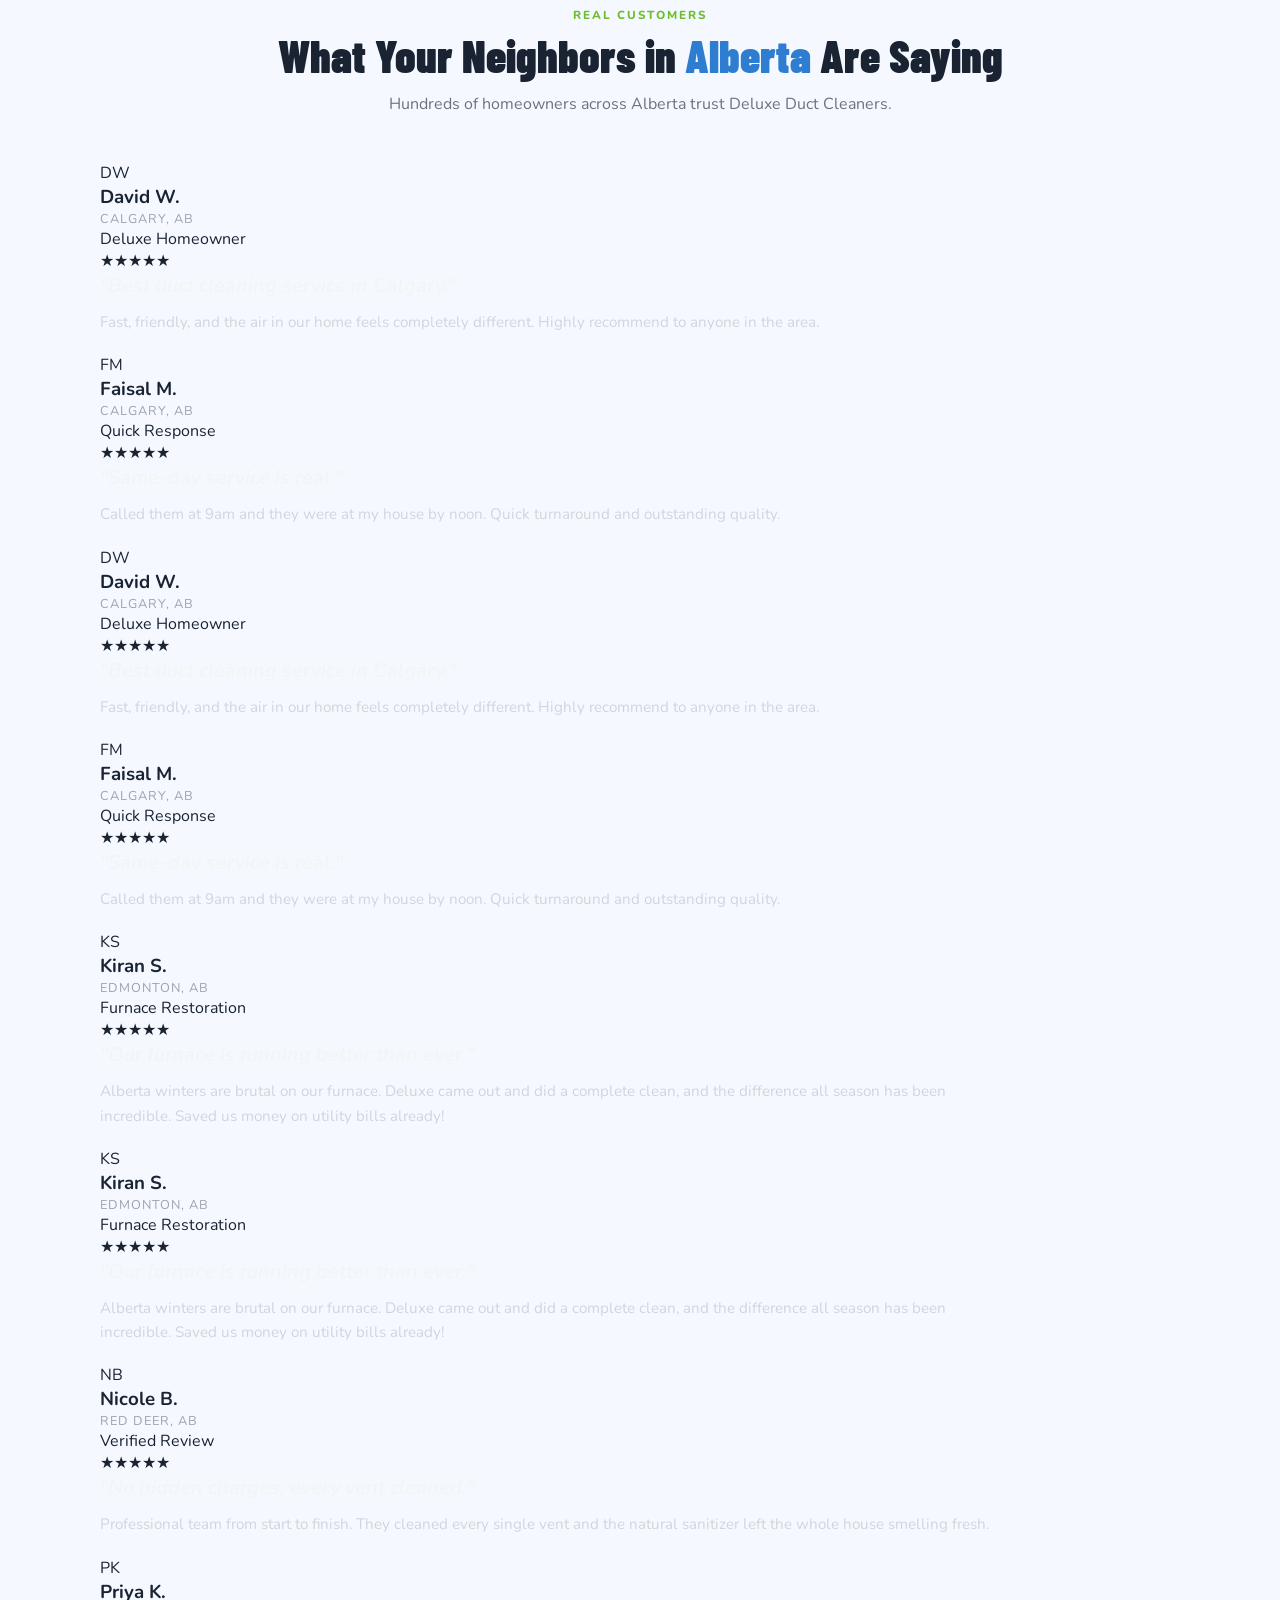
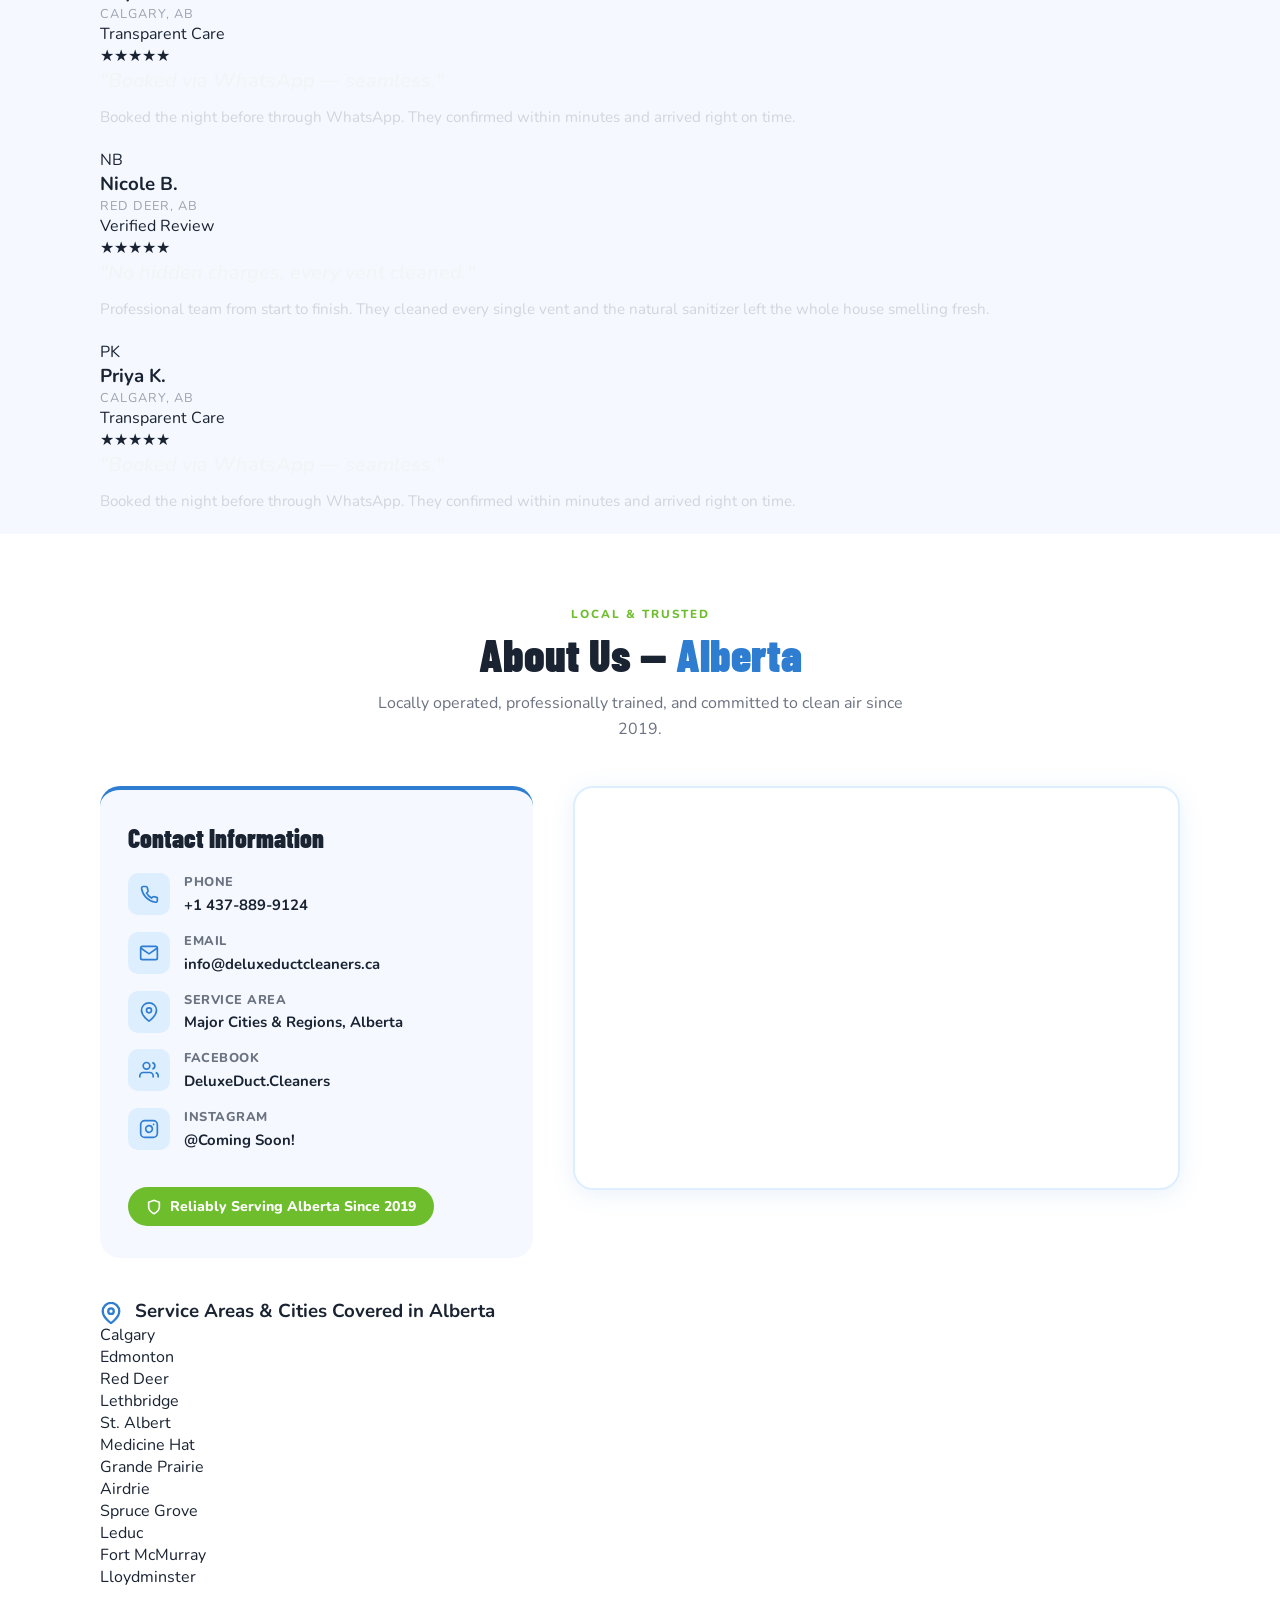
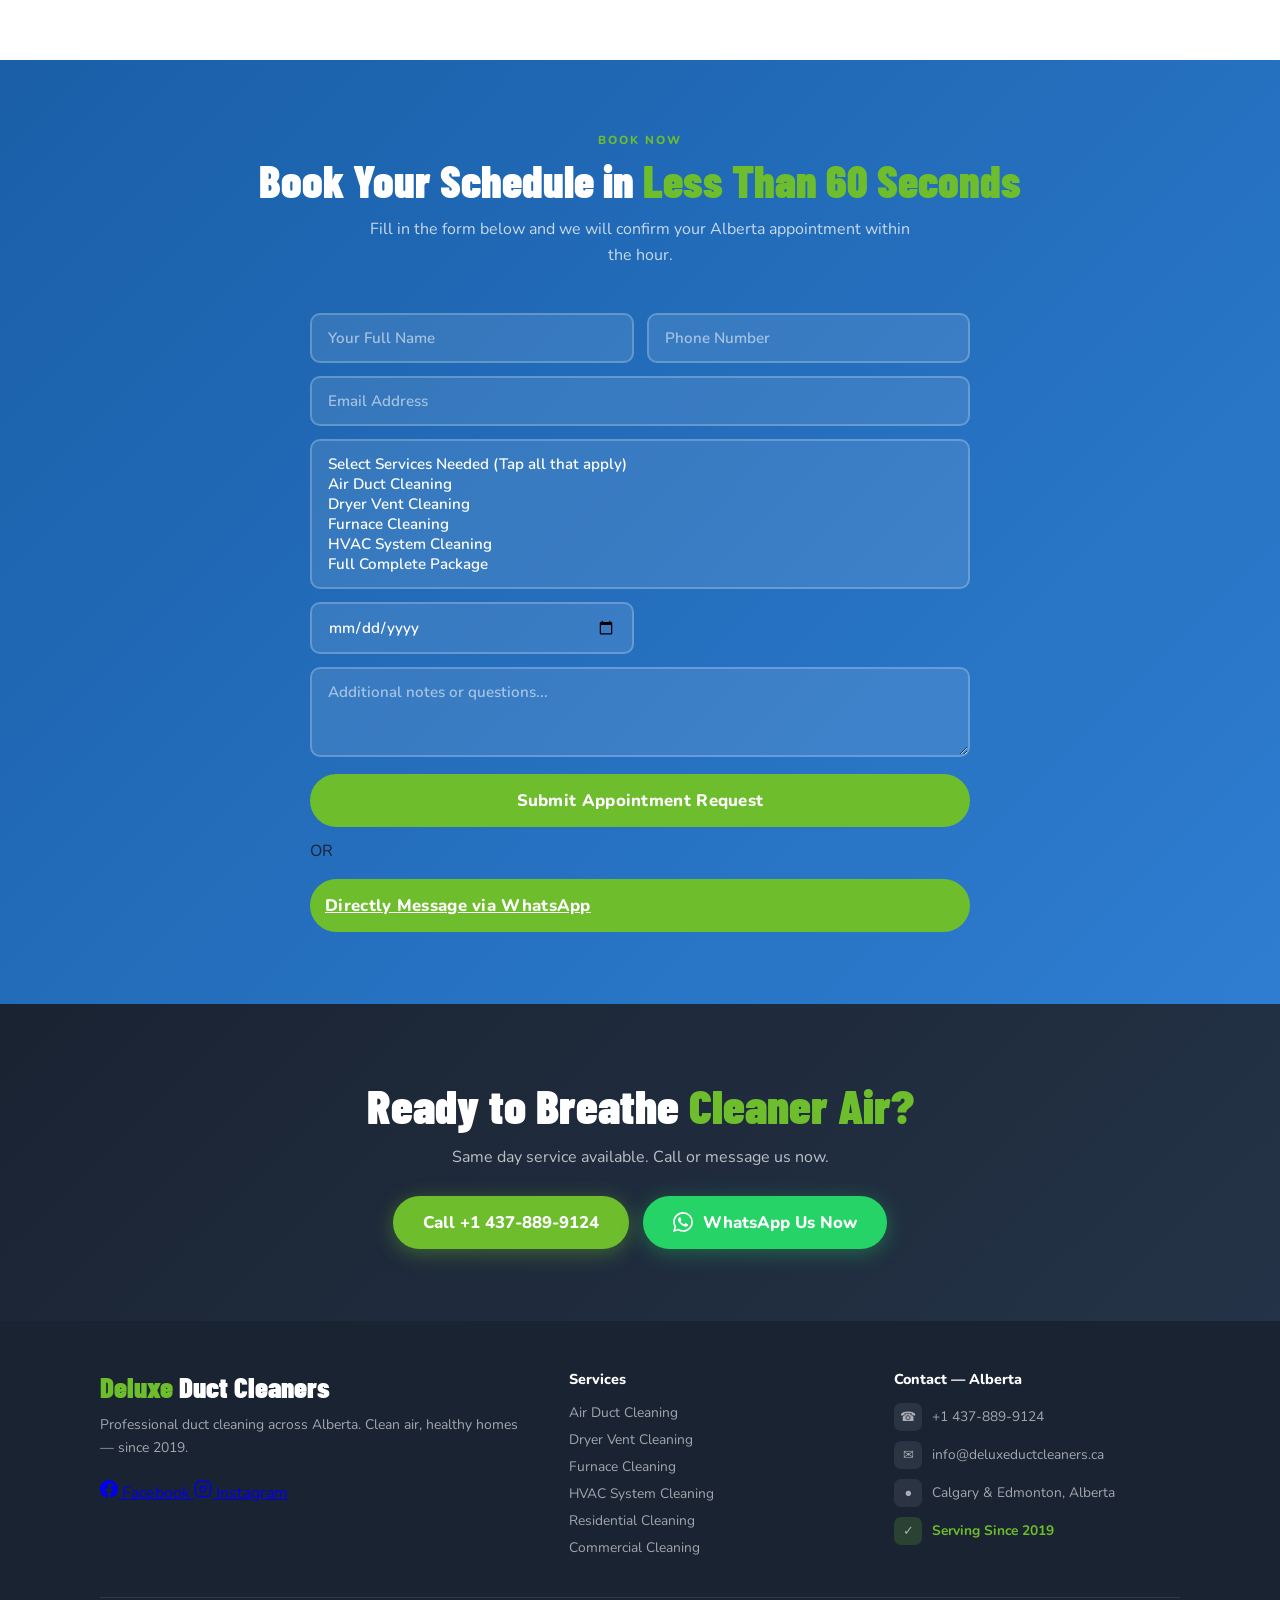
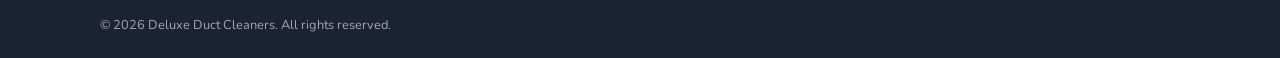
==== commit c48fd5f8: "Update alberta.html" ====
--- a/alberta.html
+++ b/alberta.html
@@ -5,8 +5,9 @@
 <meta name="viewport" content="width=device-width, initial-scale=1.0">
 <title>Deluxe Duct Cleaners — Alberta</title>
 <link rel="preconnect" href="https://fonts.googleapis.com">
-<link rel="icon" type="image/x-icon" href="assets/favicon.svg">
-<link href="https://fonts.googleapis.com/css2?family=Nunito:wght@400;600;700;800;900&family=Barlow+Condensed:wght@600;700;800;900&display=swap" rel="stylesheet">
+<link rel="icon" href="/favicon.ico" type="image/x-icon">
+  <link rel="icon" href="/assets/favicon.png" type="image/png" sizes="32x32">
+  <link href="https://fonts.googleapis.com/css2?family=Nunito:wght@400;600;700;800;900&family=Barlow+Condensed:wght@600;700;800;900&display=swap" rel="stylesheet">
 <link rel="stylesheet" href="assets/style.css">
 </head>
 <body>
@@ -24,7 +25,9 @@
     <a href="#packages" onclick="navigateMobile('packages');return false;">Packages</a>
     <a href="#reviews" onclick="navigateMobile('reviews');return false;">Reviews</a>
     <a href="#contact" onclick="navigateMobile('contact');return false;">About Us</a>
-    <div class="sm-divider"></div>
+    <a href="#cta-band" onclick="navigateMobile('cta-band');return false;">Contact Us</a>
+
+   <div class="sm-divider"></div>
     <a href="index.html" class="sm-switch">
       <svg width="14" height="14" viewBox="0 0 24 24" fill="none" stroke="currentColor" stroke-width="2.5"><path d="M21 10c0 7-9 13-9 13s-9-6-9-13a9 9 0 0118 0z"/><circle cx="12" cy="10" r="3"/></svg>
       Switch to Ontario Page
@@ -47,6 +50,7 @@
     <a href="#packages" onclick="scrollToSection('packages');return false;">Packages</a>
     <a href="#reviews" onclick="scrollToSection('reviews');return false;">Reviews</a>
     <a href="#contact" onclick="scrollToSection('contact');return false;">About Us</a>
+    <a href="#cta-band" onclick="scrollToSection('cta-band');return false;">Contact Us</a>
   </div>
   <div class="nav-right">
     <a href="index.html" class="loc-toggle">
@@ -97,171 +101,204 @@
     <div class="label anim-fade">Is Your Home Affected?</div>
     <h2 class="title anim-fade">Signs Your Ducts Need <span>Cleaning Now</span></h2>
     <p class="sub anim-fade">Dirty air ducts silently harm your family's health. Watch for these warning signs.</p>
-    <div class="bento4">
-      <div class="prob-card anim-pop stagger-1">
-        <div class="picon"><svg width="26" height="26" viewBox="0 0 24 24" fill="none" stroke="#2E7DD1" stroke-width="2"><path d="M12 2C6.48 2 2 6.48 2 12s4.48 10 10 10 10-4.48 10-10S17.52 2 12 2z"/><path d="M8 12h8M12 8v8"/></svg></div>
-        <h3>Visible Dust on Vents</h3>
-        <p>Dust and debris building around your vent covers means your ducts are overdue for cleaning.</p>
-      </div>
-      <div class="prob-card anim-pop stagger-2">
-        <div class="picon"><svg width="26" height="26" viewBox="0 0 24 24" fill="none" stroke="#2E7DD1" stroke-width="2"><path d="M20.84 4.61a5.5 5.5 0 00-7.78 0L12 5.67l-1.06-1.06a5.5 5.5 0 00-7.78 7.78l1.06 1.06L12 21.23l7.78-7.78 1.06-1.06a5.5 5.5 0 000-7.78z"/></svg></div>
-        <h3>Unexplained Allergies</h3>
-        <p>Persistent sneezing, itchy eyes, or congestion indoors often points to airborne allergens circulating through dirty ducts.</p>
-      </div>
-      <div class="prob-card anim-pop stagger-3">
-        <div class="picon"><svg width="26" height="26" viewBox="0 0 24 24" fill="none" stroke="#2E7DD1" stroke-width="2"><path d="M13 2L3 14h9l-1 8 10-12h-9l1-8z"/></svg></div>
-        <h3>Rising Energy Bills</h3>
-        <p>Blocked ducts force your HVAC to work harder, increasing energy consumption and monthly costs.</p>
-      </div>
-      <div class="prob-card anim-pop stagger-4">
-        <div class="picon"><svg width="26" height="26" viewBox="0 0 24 24" fill="none" stroke="#2E7DD1" stroke-width="2"><path d="M3 9l9-7 9 7v11a2 2 0 01-2 2H5a2 2 0 01-2-2z"/><polyline points="9 22 9 12 15 12 15 22"/></svg></div>
-        <h3>Recent Renovation</h3>
-        <p>Construction debris, drywall dust, and sawdust contaminate ducts during home renovations.</p>
-      </div>
-    </div>
+    
+    <div class="problem-row">
+
+  <div class="problem-item reveal">
+    <div class="problem-icon">
+      <svg width="24" height="24" viewBox="0 0 24 24" fill="none" stroke="#2E7DD1" stroke-width="2">
+        <path d="M12 2C6.48 2 2 6.48 2 12s4.48 10 10 10 10-4.48 10-10S17.52 2 12 2z"/>
+        <path d="M8 12h8M12 8v8"/>
+      </svg>
+    </div>
+
+    <div class="problem-content">
+      <h3>Visible Dust on Vents</h3>
+      <p>Dust and debris building around your vent covers means your ducts are overdue for cleaning.</p>
+    </div>
+  </div>
+
+  <div class="problem-item reveal">
+    <div class="problem-icon">
+      <svg width="24" height="24" viewBox="0 0 24 24" fill="none" stroke="#2E7DD1" stroke-width="2">
+        <path d="M20.84 4.61a5.5 5.5 0 00-7.78 0L12 5.67l-1.06-1.06a5.5 5.5 0 00-7.78 7.78l1.06 1.06L12 21.23l7.78-7.78 1.06-1.06a5.5 5.5 0 000-7.78z"/>
+      </svg>
+    </div>
+
+    <div class="problem-content">
+      <h3>Unexplained Allergies</h3>
+      <p>Persistent sneezing, itchy eyes, or congestion indoors often points to airborne allergens circulating through dirty ducts.</p>
+    </div>
+  </div>
+
+  <div class="problem-item reveal">
+    <div class="problem-icon">
+      <svg width="24" height="24" viewBox="0 0 24 24" fill="none" stroke="#2E7DD1" stroke-width="2">
+        <path d="M13 2L3 14h9l-1 8 10-12h-9l1-8z"/>
+      </svg>
+    </div>
+
+    <div class="problem-content">
+      <h3>Rising Energy Bills</h3>
+      <p>Blocked ducts force your HVAC to work harder, increasing energy consumption and monthly costs.</p>
+    </div>
+  </div>
+
+  <div class="problem-item reveal">
+    <div class="problem-icon">
+      <svg width="24" height="24" viewBox="0 0 24 24" fill="none" stroke="#2E7DD1" stroke-width="2">
+        <path d="M3 9l9-7 9 7v11a2 2 0 01-2 2H5a2 2 0 01-2-2z"/>
+        <polyline points="9 22 9 12 15 12 15 22"/>
+      </svg>
+    </div>
+
+    <div class="problem-content">
+      <h3>Recent Renovation</h3>
+      <p>Construction debris, drywall dust, and sawdust contaminate ducts during home renovations.</p>
+    </div>
+  </div>
+
+</div>
   </div>
 </section>
+<!-- SERVICES-->
 
 <section class="section services-bg" id="services">
   <div class="container">
-    <div class="label anim-fade">What We Do</div>
-    <h2 class="title anim-fade">Our Professional <span>Cleaning Services</span></h2>
-    <p class="sub anim-fade">Comprehensive air system cleaning for every type of property in Alberta.</p>
+    <div class="label anim-fade" style="text-align: center;">What We Do</div>
+    <h2 class="title anim-fade" style="text-align: center;">Our Professional <span>Cleaning Services</span></h2>
+    <p class="sub anim-fade" style="text-align: center; max-width: 650px; margin: 0 auto 50px auto;">Comprehensive air system cleaning for every type of property.</p>
     
-    <div class="svc-layout-container">
-
-      <div class="svc-row">
-        <div class="svc-img anim-left">
-          <img src="assets/img1.jpeg" alt="Air Duct Cleaning">
-        </div>
-        <div class="svc-content anim-right">
-          <h3>Air Duct Cleaning</h3>
-          <p>Improve your indoor air quality with our thorough air duct cleaning service. We remove dust, allergens, and debris from your ductwork to ensure cleaner, healthier air circulation throughout your home or business.</p>
-        </div>
-      </div>
-
-      <div class="svc-row">
-        <div class="svc-img anim-left">
-          <img src="assets/img2.png" alt="Dryer Vent Cleaning">
-        </div>
-        <div class="svc-content anim-right">
-          <h3>Dryer Vent Cleaning</h3>
-          <p>Prevent fire hazards and improve dryer efficiency with our professional dryer vent cleaning. We clear lint buildup and blockages to help your dryer run safely, faster, and more efficiently.</p>
-        </div>
-      </div>
-
-      <div class="svc-row">
-        <div class="svc-img anim-left">
-          <img src="assets/img3.png" alt="Furnace Cleaning">
-        </div>
-        <div class="svc-content anim-right">
-          <h3>Furnace Cleaning</h3>
-          <p>Keep your heating system running at peak performance. Our furnace cleaning service removes dirt and buildup that can reduce efficiency, helping extend the life of your system and improve indoor air quality.</p>
-        </div>
-      </div>
-
-      <div class="svc-row">
-        <div class="svc-img anim-left">
-          <img src="assets/img4.png" alt="HVAC System Cleaning">
-        </div>
-        <div class="svc-content anim-right">
-          <h3>HVAC System Cleaning</h3>
-          <p>Our complete HVAC cleaning service targets every component of your system, ensuring optimal airflow, better energy efficiency, and a cleaner, healthier environment year-round.</p>
-        </div>
-      </div>
-
-      <div class="svc-row">
-        <div class="svc-img anim-left">
-          <img src="assets/img5.png" alt="Residential Duct Cleaning">
-        </div>
-        <div class="svc-content anim-right">
-          <h3>Residential Duct Cleaning</h3>
-          <p>Designed for homeowners, our residential duct cleaning service eliminates dust, allergens, and contaminants from your home’s ventilation system, creating a safer and fresher living space for your family.</p>
-        </div>
-      </div>
-
-      <div class="svc-row">
-        <div class="svc-img anim-left">
-          <img src="assets/img6.png" alt="Commercial Duct Cleaning">
-        </div>
-        <div class="svc-content anim-right">
-          <h3>Commercial Duct Cleaning</h3>
-          <p>We provide reliable commercial duct cleaning for offices, retail spaces, and industrial buildings. Improve air quality, maintain compliance, and create a healthier environment for employees and customers.</p>
-        </div>
-      </div>
-
-      </div>
+    <div class="svc-stack-container">
+
+      <div class="svc-card theme-blue-light">
+        <div class="svc-card-body">
+          <div class="svc-content">
+            <h3>Air Duct <span>Cleaning</span></h3>
+            <p>Improve your indoor air quality with our thorough air duct cleaning service. We remove dust, allergens, and debris from your ductwork to ensure cleaner, healthier air circulation throughout your home or business.</p>
+          </div>
+          <div class="svc-img">
+            <img src="assets/img1.jpeg" alt="Air Duct Cleaning">
+          </div>
+        </div>
+      </div>
+
+      <div class="svc-card theme-green-light">
+        <div class="svc-card-body">
+          <div class="svc-content">
+            <h3>Dryer Vent <span>Cleaning</span></h3>
+            <p>Prevent fire hazards and improve dryer efficiency with our professional dryer vent cleaning. We clear lint buildup and blockages to help your dryer run safely, faster, and more efficiently.</p>
+          </div>
+          <div class="svc-img">
+            <img src="assets/img2.png" alt="Dryer Vent Cleaning">
+          </div>
+        </div>
+      </div>
+
+      <div class="svc-card theme-white">
+        <div class="svc-card-body">
+          <div class="svc-content">
+            <h3>Furnace <span>Cleaning</span></h3>
+            <p>Keep your heating system running at peak performance. Our furnace cleaning service removes dirt and buildup that can reduce efficiency, helping extend the life of your system and improve indoor air quality.</p>
+          </div>
+          <div class="svc-img">
+            <img src="assets/img3.png" alt="Furnace Cleaning">
+          </div>
+        </div>
+      </div>
+
+      <div class="svc-card theme-blue-light">
+        <div class="svc-card-body">
+          <div class="svc-content">
+            <h3>HVAC System <span>Cleaning</span></h3>
+            <p>Our complete HVAC cleaning service targets every component of your system, ensuring optimal airflow, better energy efficiency, and a cleaner, healthier environment year-round.</p>
+          </div>
+          <div class="svc-img">
+            <img src="assets/img4.png" alt="HVAC System Cleaning">
+          </div>
+        </div>
+      </div>
+
+      <div class="svc-card theme-green-light">
+        <div class="svc-card-body">
+          <div class="svc-content">
+            <h3>Residential <span>Duct Cleaning</span></h3>
+            <p>Designed for homeowners, our residential duct cleaning service eliminates dust, allergens, and contaminants from your home’s ventilation system, creating a safer and fresher living space for your family.</p>
+          </div>
+          <div class="svc-img">
+            <img src="assets/img5.png" alt="Residential Duct Cleaning">
+          </div>
+        </div>
+      </div>
+
+      <div class="svc-card theme-white">
+        <div class="svc-card-body">
+          <div class="svc-content">
+            <h3>Commercial <span>Duct Cleaning</span></h3>
+            <p>We provide reliable commercial duct cleaning for offices, retail spaces, and industrial buildings. Improve air quality, maintain compliance, and create a healthier environment for employees and customers.</p>
+          </div>
+          <div class="svc-img">
+            <img src="assets/img6.png" alt="Commercial Duct Cleaning">
+          </div>
+        </div>
+      </div>
+
+    </div>
   </div>
 </section>
 
-<!-- S4: PACKAGES -->
-<section class="section packages-bg" id="packages">
+<!--PACKAGES-->
+  <section class="section packages-bg" id="packages">
   <div class="container">
-    <div class="label anim-fade">Transparent Pricing</div>
-    <h2 class="title anim-fade">Choose the Right Package <span>for Your Home</span></h2>
-    <p class="sub anim-fade">All packages include our natural disinfectant sanitizer. No hidden fees, ever.</p>
     <div class="pkg-grid">
+      
       <div class="pkg-card anim-pop stagger-1">
-        <div class="pkg-name">Basic</div>
-        <div class="pkg-tag">Perfect for smaller homes</div>
-        <div class="pkg-price">
-          <div class="pkg-from">Starting from</div>
-          <div class="pkg-amount">$149</div>
+        <div class="pkg-name">Basic</div> <div class="pkg-tag">Perfect for smaller homes</div> <div class="pkg-price"> <div class="pkg-from">Starting from</div>
+          <div class="pkg-amount">$99</div>
           <div class="pkg-note">Up to 8 vents included</div>
         </div>
-        <div class="pkg-div"></div>
-        <ul class="pkg-features">
-          <li>Cleaning of all the Ducts </li>
+        <div class="pkg-div"></div> <ul class="pkg-features"> <li>Cleaning of all the Ducts</li>
           <li>Cleaning of all the Vents</li>
           <li>Natural Disinfectant Sanitizer sprayed into the main duct line</li>
-          <li> FREE Inspection of Furnace, Mainlines, Dryer & AC</li>
+          <li>FREE Inspection of Furnace, Mainlines, Dryer &amp; AC</li>
         </ul>
-        <a href="https://wa.me/14378899124" target="_blank" class="pkg-btn pkg-outline">Book via WhatsApp</a>
-      </div>
+        <a href="https://wa.me/14378899124" target="_blank" class="pkg-btn pkg-outline">Book via WhatsApp</a> </div>
+
       <div class="pkg-card featured anim-pop stagger-2">
-        <div class="pkg-name">Complete</div>
-        <div class="pkg-tag">Best value for families</div>
-        <div class="pkg-price">
-          <div class="pkg-from">Starting from</div>
-          <div class="pkg-amount">$280</div>
+        <div class="pkg-name">Complete</div> <div class="pkg-tag">Best value for families</div> <div class="pkg-price"> <div class="pkg-from">Starting from</div>
+          <div class="pkg-amount">$210</div>
           <div class="pkg-note">Unlimited vents</div>
         </div>
-        <div class="pkg-div"></div>
-        <ul class="pkg-features">
-        <li>Cleaning of all the Ducts </li>
+        <div class="pkg-div"></div> <ul class="pkg-features"> <li>Cleaning of all the Ducts</li>
           <li>Dryer vent cleaning</li>
           <li>Cleaning of all the Vents</li>
-          <li>Dryer vent cleaning </li>
-          <li>Furnace cleaning </li>
-          <li>Ac cleaning </li>
-          <li>Natural Disinfectant Sanitizer sprayed into the main duct line </li>
+          <li>Dryer vent cleaning</li>
+          <li>Furnace cleaning</li>
+          <li>Ac cleaning</li>
+          <li>Natural Disinfectant Sanitizer sprayed into the main duct line</li>
         </ul>
-        <a href="https://wa.me/14378899124" target="_blank" class="pkg-btn pkg-fill">Book Now</a>
-      </div>
+        <a href="#" class="pkg-btn pkg-fill">Book Now</a> </div>
+
       <div class="pkg-card anim-pop stagger-3">
-        <div class="pkg-name">Premium</div>
-        <div class="pkg-tag">Total home air health</div>
-        <div class="pkg-price">
-          <div class="pkg-from">Starting from</div>
-          <div class="pkg-amount">$390</div>
+        <div class="pkg-name">Premium</div> <div class="pkg-tag">Total home air health</div> <div class="pkg-price"> <div class="pkg-from">Starting from</div>
+          <div class="pkg-amount">$310</div>
           <div class="pkg-note">Full system service</div>
         </div>
-        <div class="pkg-div"></div>
-        <ul class="pkg-features">
-         <li>Everything in Complete</li>
+        <div class="pkg-div"></div> <ul class="pkg-features"> <li>Everything in Complete</li>
           <li>Furnace cleaning</li>
           <li>Furnace deep clean</li>
-          <li>Ac cleaning </li>
-          <li>Brushing service </li>
-          <li>Dryer vent </li>
+          <li>Ac cleaning</li>
+          <li>Brushing service</li>
+          <li>Dryer vent</li>
           <li>Natural Disinfectant Sanitizer sprayed into the main duct line</li>
         </ul>
-        <a href="https://wa.me/14378899124" target="_blank" class="pkg-btn pkg-outline">Book via WhatsApp</a>
-      </div>
+        <a href="https://wa.me/14378899124" target="_blank" class="pkg-btn pkg-outline">Book via WhatsApp</a> </div>
+
     </div>
   </div>
 </section>
 
+<!-- STATS -->
 <!-- STATS -->
 <div class="stats-strip">
   <div class="stats-row">
@@ -271,89 +308,148 @@
     <div class="stat-item"><div class="stat-num">2019</div><div class="stat-label">Serving Since</div></div>
   </div>
 </div>
-
-
-<section class="section reviews-bg" id="reviews">
-  <div class="container">
-    <div class="label anim-fade">Real Customers</div>
+<!--REVIEWS-->
+ <div class="container">
+  <div class="label anim-fade" style="padding-top: 30px;">Real Customers</div>
     <h2 class="title anim-fade">What Your Neighbors in <span>Alberta</span> Are Saying </h2>
     <p class="sub anim-fade">Hundreds of homeowners across Alberta trust Deluxe Duct Cleaners.
 
 </p>
-    
-    <div class="reviews-accordion-container">
-      
-<div class="rev-accordion-item" style="background-image: url('assets/c1.jpg');">        <div class="rev-overlay"></div>
-        <div class="rev-collapsed-name">David W.</div>
-        <div class="rev-expanded-content">
-          <span class="rev-tag">Deluxe Homeowner</span>
-          <h3>David W.</h3>
-          <div class="stars">&#9733;&#9733;&#9733;&#9733;&#9733;</div>
-          <p class="rev-quote">"Best duct cleaning service in Calgary."</p>
-          <p class="rev-fulltext">Fast, friendly, and the air in our home feels completely different. Highly recommend to anyone in the area.</p>
-          <div class="rev-location">Calgary, AB</div>
-        </div>
-      </div>
-
-<div class="rev-accordion-item" style="background-image: url('assets/c2.jpg');">        <div class="rev-overlay"></div>
-        <div class="rev-collapsed-name">Kiran S.</div>
-        <div class="rev-expanded-content">
-          <span class="rev-tag">Furnace Restoration</span>
-          <h3>Kiran S.</h3>
-          <div class="stars">&#9733;&#9733;&#9733;&#9733;&#9733;</div>
-          <p class="rev-quote">"Our furnace is running better than ever."</p>
-          <p class="rev-fulltext">Alberta winters are brutal on our furnace. Deluxe came out and did a complete clean, and the difference all season has been incredible.</p>
-          <div class="rev-location">Edmonton, AB</div>
-        </div>
-      </div>
-
-<div class="rev-accordion-item" style="background-image: url('assets/c3.jpg');">        <div class="rev-overlay"></div>
-        <div class="rev-collapsed-name">Nicole B.</div>
-        <div class="rev-expanded-content">
-          <span class="rev-tag">Verified Review</span>
-          <h3>Nicole B.</h3>
-          <div class="stars">&#9733;&#9733;&#9733;&#9733;&#9733;</div>
-          <p class="rev-quote">"No hidden charges, every vent cleaned."</p>
-          <p class="rev-fulltext">Professional team from start to finish. They cleaned every single vent and the natural sanitizer left the whole house smelling fresh.</p>
-          <div class="rev-location">Red Deer, AB</div>
-        </div>
-      </div>
-
-<div class="rev-accordion-item" style="background-image: url('assets/c4.jpg');">        <div class="rev-overlay"></div>
-        <div class="rev-collapsed-name">Faisal M.</div>
-        <div class="rev-expanded-content">
-          <span class="rev-tag">Quick Response</span>
-          <h3>Faisal M.</h3>
-          <div class="stars">&#9733;&#9733;&#9733;&#9733;&#9733;</div>
-          <p class="rev-quote">"Same-day service is real."</p>
-          <p class="rev-fulltext">Called them at 9am and they were at my house by noon. Quick turnaround and the quality of work was outstanding.</p>
-          <div class="rev-location">Calgary, AB</div>
-        </div>
-      </div>
-
-<div class="rev-accordion-item" style="background-image: url('assets/c5.jpg');">        <div class="rev-overlay"></div>
-        <div class="rev-collapsed-name">Priya K.</div>
-        <div class="rev-expanded-content">
-          <span class="rev-tag">Transparent Care</span>
-          <h3>Priya K.</h3>
-          <div class="stars">&#9733;&#9733;&#9733;&#9733;&#9733;</div>
-          <p class="rev-quote">"Booked via WhatsApp — seamless."</p>
-          <p class="rev-fulltext">Booked the night before through WhatsApp. They confirmed within minutes and arrived right on time. Couldn't have been easier.</p>
-          <div class="rev-location">Calgary, AB</div>
-        </div>
-      </div>
-
-    </div>
-  </div>
-</section>
-
+<div class="reviews-marquee-track">
+  
+  <div class="rev-marquee-col scroll-up">
+    <div class="rev-marquee-group">
+      <div class="rev-float-card theme-blue">
+        <div class="rev-card-header">
+          <div class="rev-avatar">DW</div>
+          <div class="rev-meta"><h3>David W.</h3><div class="rev-location">Calgary, AB</div></div>
+          <span class="rev-badge-tag">Deluxe Homeowner</span>
+        </div>
+        <div class="stars">★★★★★</div>
+        <p class="rev-quote">"Best duct cleaning service in Calgary."</p>
+        <p class="rev-fulltext">Fast, friendly, and the air in our home feels completely different. Highly recommend to anyone in the area.</p>
+      </div>
+      <div class="rev-float-card theme-white">
+        <div class="rev-card-header">
+          <div class="rev-avatar">FM</div>
+          <div class="rev-meta"><h3>Faisal M.</h3><div class="rev-location">Calgary, AB</div></div>
+          <span class="rev-badge-tag">Quick Response</span>
+        </div>
+        <div class="stars">★★★★★</div>
+        <p class="rev-quote">"Same-day service is real."</p>
+        <p class="rev-fulltext">Called them at 9am and they were at my house by noon. Quick turnaround and outstanding quality.</p>
+      </div>
+    </div>
+    <div class="rev-marquee-group" aria-hidden="true">
+      <div class="rev-float-card theme-blue">
+        <div class="rev-card-header">
+          <div class="rev-avatar">DW</div>
+          <div class="rev-meta"><h3>David W.</h3><div class="rev-location">Calgary, AB</div></div>
+          <span class="rev-badge-tag">Deluxe Homeowner</span>
+        </div>
+        <div class="stars">★★★★★</div>
+        <p class="rev-quote">"Best duct cleaning service in Calgary."</p>
+        <p class="rev-fulltext">Fast, friendly, and the air in our home feels completely different. Highly recommend to anyone in the area.</p>
+      </div>
+      <div class="rev-float-card theme-white">
+        <div class="rev-card-header">
+          <div class="rev-avatar">FM</div>
+          <div class="rev-meta"><h3>Faisal M.</h3><div class="rev-location">Calgary, AB</div></div>
+          <span class="rev-badge-tag">Quick Response</span>
+        </div>
+        <div class="stars">★★★★★</div>
+        <p class="rev-quote">"Same-day service is real."</p>
+        <p class="rev-fulltext">Called them at 9am and they were at my house by noon. Quick turnaround and outstanding quality.</p>
+      </div>
+    </div>
+  </div>
+
+  <div class="rev-marquee-col scroll-down">
+    <div class="rev-marquee-group">
+      <div class="rev-float-card theme-green">
+        <div class="rev-card-header">
+          <div class="rev-avatar">KS</div>
+          <div class="rev-meta"><h3>Kiran S.</h3><div class="rev-location">Edmonton, AB</div></div>
+          <span class="rev-badge-tag">Furnace Restoration</span>
+        </div>
+        <div class="stars">★★★★★</div>
+        <p class="rev-quote">"Our furnace is running better than ever."</p>
+        <p class="rev-fulltext">Alberta winters are brutal on our furnace. Deluxe came out and did a complete clean, and the difference all season has been incredible. Saved us money on utility bills already!</p>
+      </div>
+    </div>
+    <div class="rev-marquee-group" aria-hidden="true">
+      <div class="rev-float-card theme-green">
+        <div class="rev-card-header">
+          <div class="rev-avatar">KS</div>
+          <div class="rev-meta"><h3>Kiran S.</h3><div class="rev-location">Edmonton, AB</div></div>
+          <span class="rev-badge-tag">Furnace Restoration</span>
+        </div>
+        <div class="stars">★★★★★</div>
+        <p class="rev-quote">"Our furnace is running better than ever."</p>
+        <p class="rev-fulltext">Alberta winters are brutal on our furnace. Deluxe came out and did a complete clean, and the difference all season has been incredible. Saved us money on utility bills already!</p>
+      </div>
+    </div>
+  </div>
+
+  <div class="rev-marquee-col scroll-up">
+    <div class="rev-marquee-group">
+      <div class="rev-float-card theme-white">
+        <div class="rev-card-header">
+          <div class="rev-avatar">NB</div>
+          <div class="rev-meta"><h3>Nicole B.</h3><div class="rev-location">Red Deer, AB</div></div>
+          <span class="rev-badge-tag">Verified Review</span>
+        </div>
+        <div class="stars">★★★★★</div>
+        <p class="rev-quote">"No hidden charges, every vent cleaned."</p>
+        <p class="rev-fulltext">Professional team from start to finish. They cleaned every single vent and the natural sanitizer left the whole house smelling fresh.</p>
+      </div>
+      <div class="rev-float-card theme-blue">
+        <div class="rev-card-header">
+          <div class="rev-avatar">PK</div>
+          <div class="rev-meta"><h3>Priya K.</h3><div class="rev-location">Calgary, AB</div></div>
+          <span class="rev-badge-tag">Transparent Care</span>
+        </div>
+        <div class="stars">★★★★★</div>
+        <p class="rev-quote">"Booked via WhatsApp — seamless."</p>
+        <p class="rev-fulltext">Booked the night before through WhatsApp. They confirmed within minutes and arrived right on time.</p>
+      </div>
+    </div>
+    <div class="rev-marquee-group" aria-hidden="true">
+      <div class="rev-float-card theme-white">
+        <div class="rev-card-header">
+          <div class="rev-avatar">NB</div>
+          <div class="rev-meta"><h3>Nicole B.</h3><div class="rev-location">Red Deer, AB</div></div>
+          <span class="rev-badge-tag">Verified Review</span>
+        </div>
+        <div class="stars">★★★★★</div>
+        <p class="rev-quote">"No hidden charges, every vent cleaned."</p>
+        <p class="rev-fulltext">Professional team from start to finish. They cleaned every single vent and the natural sanitizer left the whole house smelling fresh.</p>
+      </div>
+      <div class="rev-float-card theme-blue">
+        <div class="rev-card-header">
+          <div class="rev-avatar">PK</div>
+          <div class="rev-meta"><h3>Priya K.</h3><div class="rev-location">Calgary, AB</div></div>
+          <span class="rev-badge-tag">Transparent Care</span>
+        </div>
+        <div class="stars">★★★★★</div>
+        <p class="rev-quote">"Booked via WhatsApp — seamless."</p>
+        <p class="rev-fulltext">Booked the night before through WhatsApp. They confirmed within minutes and arrived right on time.</p>
+      </div>
+    </div>
+  </div>
+
+</div>
+</div>
+<!-- S6: CONTACT + MAP -->
 <!-- S6: CONTACT + MAP -->
 <section class="section contact-bg" id="contact">
   <div class="container">
-    <div class="label anim-fade">Local &amp; Trusted</div>
+    <div class="label anim-fade">Local & Trusted</div>
     <h2 class="title anim-fade">About Us — <span>Alberta</span></h2>
     <p class="sub anim-fade">Locally operated, professionally trained, and committed to clean air since 2019.</p>
+    
     <div class="contact-layout">
+      
       <div class="contact-card anim-left">
         <h3>Contact Information</h3>
         <div class="ci">
@@ -366,21 +462,58 @@
         </div>
         <div class="ci">
           <div class="ci-icon"><svg width="20" height="20" viewBox="0 0 24 24" fill="none" stroke="#2E7DD1" stroke-width="2"><path d="M21 10c0 7-9 13-9 13s-9-6-9-13a9 9 0 0118 0z"/><circle cx="12" cy="10" r="3"/></svg></div>
-          <div class="ci-text"><h4>Service Area</h4><p>Calgary &amp; Edmonton, Alberta</p></div>
+          <div class="ci-text"><h4>Service Area</h4><p>Major Cities & Regions, Alberta</p></div>
         </div>
         <div class="ci">
           <div class="ci-icon"><svg width="20" height="20" viewBox="0 0 24 24" fill="none" stroke="#2E7DD1" stroke-width="2"><path d="M17 21v-2a4 4 0 00-4-4H5a4 4 0 00-4 4v2"/><circle cx="9" cy="7" r="4"/><path d="M23 21v-2a4 4 0 00-3-3.87M16 3.13a4 4 0 010 7.75"/></svg></div>
           <div class="ci-text"><h4>Facebook</h4><a href="https://www.facebook.com/DeluxeDuct.Cleaners" target="_blank">DeluxeDuct.Cleaners</a></div>
         </div>
+        <div class="ci">
+  <div class="ci-icon">
+    <svg width="20" height="20" viewBox="0 0 24 24" fill="none" stroke="#2E7DD1" stroke-width="2" stroke-linecap="round" stroke-linejoin="round">
+      <rect x="2" y="2" width="20" height="20" rx="5" ry="5"></rect>
+      <path d="M16 11.37A4 4 0 1 1 12.63 8 4 4 0 0 1 16 11.37z"></path>
+      <line x1="17.5" y1="6.5" x2="17.51" y2="6.5"></line>
+    </svg>
+  </div>
+  <div class="ci-text">
+    <h4>Instagram</h4>
+    <a href="www.instagram.com" target="_blank">@Coming Soon!</a>
+  </div>
+</div>
         <span class="since-badge">
           <svg width="16" height="16" viewBox="0 0 24 24" fill="none" stroke="currentColor" stroke-width="2.5"><path d="M12 22s8-4 8-10V5l-8-3-8 3v7c0 6 8 10 8 10z"/></svg>
           Reliably Serving Alberta Since 2019
         </span>
       </div>
-      <div class="map-frame anim-right">
-        <iframe src="https://www.google.com/maps/embed?pb=!1m14!1m12!1m3!1d2891767!2d-114.0719!3d51.0447!2m3!1f0!2f0!3f0!3m2!1i1024!2i768!4f13.1!5e0!3m2!1sen!2sca!4v1700000000001!5m2!1sen!2sca" allowfullscreen="" loading="lazy" referrerpolicy="no-referrer-when-downgrade"></iframe>
-      </div>
-    </div>
+      
+     <div class="map-frame anim-right">
+  <iframe src="https://www.google.com/maps/embed?pb=!1m18!1m12!1m3!1d5017202.946321689!2d-118.2917789178226!3d53.913508003180425!2m3!1f0!2f0!3f0!3m2!1i1024!2i768!4f13.1!3m3!1m2!1s0x537014b6bb3b90f7%3A0x4937299cd1031b0e!2sAlberta!5e0!3m2!1sen!2sca!4v1718490000000!5m2!1sen!2sca" allowfullscreen="" loading="lazy" referrerpolicy="no-referrer-when-downgrade"></iframe>
+</div>
+
+    </div>
+
+    <div class="areas-covered-box anim-fade" style="margin-top: 40px;">
+      <h3 class="areas-title">
+        <svg width="22" height="22" viewBox="0 0 24 24" fill="none" stroke="var(--blue)" stroke-width="2.5" style="margin-right: 8px; vertical-align: middle;"><path d="M21 10c0 7-9 13-9 13s-9-6-9-13a9 9 0 0118 0z"/><circle cx="12" cy="10" r="3"/></svg>
+        Service Areas & Cities Covered in Alberta
+      </h3>
+      <div class="city-grid">
+        <div class="city-badge">Calgary</div>
+        <div class="city-badge">Edmonton</div>
+        <div class="city-badge">Red Deer</div>
+        <div class="city-badge">Lethbridge</div>
+        <div class="city-badge">St. Albert</div>
+        <div class="city-badge">Medicine Hat</div>
+        <div class="city-badge">Grande Prairie</div>
+        <div class="city-badge">Airdrie</div>
+        <div class="city-badge">Spruce Grove</div>
+        <div class="city-badge">Leduc</div>
+        <div class="city-badge">Fort McMurray</div>
+        <div class="city-badge">Lloydminster</div>
+      </div>
+    </div>
+
   </div>
 </section>
 
@@ -395,24 +528,59 @@
         <input class="finput" type="text" placeholder="Your Full Name" id="fname" required>
         <input class="finput" type="tel" placeholder="Phone Number" id="fphone" required>
         <input class="finput full" type="email" placeholder="Email Address" id="femail" required>
-        <select class="finput" id="fservice" required>
-          <option value="" disabled selected>Service Needed</option>
-          <option>Air Duct Cleaning</option>
-          <option>Dryer Vent Cleaning</option>
-          <option>Furnace Cleaning</option>
-          <option>HVAC System Cleaning</option>
-          <option>Full Package</option>
-        </select>
+        <div class="finput full ms-wrapper">
+  <label class="ms-label">Select Services Needed <span class="ms-sublabel">(Tap all that apply)</span></label>
+  
+  <div class="ms-grid-container">
+    <div class="ms-card-chip" data-value="Air Duct Cleaning" onclick="toggleChip(this)">
+      <div class="chip-icon"></div>
+      <div class="chip-text">Air Duct Cleaning</div>
+      <div class="chip-checkbox"></div>
+    </div>
+
+    <div class="ms-card-chip" data-value="Dryer Vent Cleaning" onclick="toggleChip(this)">
+      <div class="chip-icon"></div>
+      <div class="chip-text">Dryer Vent Cleaning</div>
+      <div class="chip-checkbox"></div>
+    </div>
+
+    <div class="ms-card-chip" data-value="Furnace Cleaning" onclick="toggleChip(this)">
+      <div class="chip-icon"></div>
+      <div class="chip-text">Furnace Cleaning</div>
+      <div class="chip-checkbox"></div>
+    </div>
+
+    <div class="ms-card-chip" data-value="HVAC System Cleaning" onclick="toggleChip(this)">
+      <div class="chip-icon"></div>
+      <div class="chip-text">HVAC System Cleaning</div>
+      <div class="chip-checkbox"></div>
+    </div>
+
+    <div class="ms-card-chip featured-chip" data-value="Full Package" onclick="toggleChip(this)">
+      <div class="chip-icon"></div>
+      <div class="chip-text">Full Complete Package</div>
+      <div class="chip-checkbox"></div>
+    </div>
+  </div>
+
+  <input type="hidden" id="fservice" value="">
+</div>
         <input class="finput" type="date" placeholder="Preferred Date" id="fdate" required>
         <textarea class="finput full" rows="3" placeholder="Additional notes or questions..." id="fnotes"></textarea>
         <button class="fsub full" onclick="handleBook(this)">Submit Appointment Request</button>
+      <div class="form-or-divider">
+  <span>OR</span>
+</div>
+<a href="https://wa.me/14378899124" target="_blank" class="fsub full fsub-link">
+  Directly Message via WhatsApp
+</a>
       </div>
     </div>
   </div>
 </section>
 
 <!-- CTA -->
-<section class="cta-band">
+<section class="cta-band" id="cta-band">
   <div class="container">
     <h2>Ready to Breathe <span>Cleaner Air?</span></h2>
     <p>Same day service available. Call or message us now.</p>
@@ -431,14 +599,21 @@
   <div class="footer-inner">
     <div>
       <div class="footer-brand"><span>Deluxe</span> Duct Cleaners</div>
-      <p style="font-size:.87rem;line-height:1.65;">Professional duct cleaning across Alberta. Clean air, healthy homes — since 2019.</p>
-      <div style="margin-top:16px;">
-        <a href="https://www.facebook.com/DeluxeDuct.Cleaners" target="_blank" style="display:inline-flex;align-items:center;gap:8px;color:rgba(255,255,255,.6);text-decoration:none;font-weight:700;font-size:.86rem;transition:color .2s;" onmouseover="this.style.color='#1877f2'" onmouseout="this.style.color='rgba(255,255,255,.6)'">
-          <svg width="17" height="17" viewBox="0 0 24 24" fill="#1877f2"><path d="M24 12.073c0-6.627-5.373-12-12-12s-12 5.373-12 12c0 5.99 4.388 10.954 10.125 11.854v-8.385H7.078v-3.47h3.047V9.43c0-3.007 1.792-4.669 4.533-4.669 1.312 0 2.686.235 2.686.235v2.953H15.83c-1.491 0-1.956.925-1.956 1.874v2.25h3.328l-.532 3.47h-2.796v8.385C19.612 23.027 24 18.062 24 12.073z"/></svg>
-          Follow on Facebook
+      <p style="font-size:.87rem;line-height:1.65; margin-bottom: 20px;">Professional duct cleaning across Alberta. Clean air, healthy homes — since 2019.</p>
+      
+      <div class="footer-socials">
+        <a href="https://www.facebook.com/DeluxeDuct.Cleaners" target="_blank" class="social-btn btn-fb" title="Follow us on Facebook">
+          <svg width="18" height="18" viewBox="0 0 24 24" fill="currentColor"><path d="M24 12.073c0-6.627-5.373-12-12-12s-12 5.373-12 12c0 5.99 4.388 10.954 10.125 11.854v-8.385H7.078v-3.47h3.047V9.43c0-3.007 1.792-4.669 4.533-4.669 1.312 0 2.686.235 2.686.235v2.953H15.83c-1.491 0-1.956.925-1.956 1.874v2.25h3.328l-.532 3.47h-2.796v8.385C19.612 23.027 24 18.062 24 12.073z"/></svg>
+          <span>Facebook</span>
         </a>
-      </div>
-    </div>
+
+        <a href="#" class="social-btn btn-ig" title="Follow us on Instagram" onclick="return false;">
+          <svg width="18" height="18" viewBox="0 0 24 24" fill="none" stroke="currentColor" stroke-width="2" stroke-linecap="round" stroke-linejoin="round"><rect x="2" y="2" width="20" height="20" rx="5" ry="5"></rect><path d="M16 11.37A4 4 0 1 1 12.63 8 4 4 0 0 1 16 11.37z"></path><line x1="17.5" y1="6.5" x2="17.51" y2="6.5"></line></svg>
+          <span>Instagram</span>
+        </a>
+      </div>
+    </div>
+    
     <div class="fcol">
       <h4>Services</h4>
       <ul>
@@ -454,13 +629,12 @@
       <h4>Contact — Alberta</h4>
       <div class="fci"><div class="fci-icon">&#9742;</div><a href="tel:+14378899124">+1 437-889-9124</a></div>
       <div class="fci"><div class="fci-icon">&#9993;</div><a href="mailto:info@deluxeductcleaners.ca">info@deluxeductcleaners.ca</a></div>
-      <div class="fci"><div class="fci-icon">&#9679;</div><span>Calgary &amp; Edmonton, Alberta</span></div>
+      <div class="fci"><div class="fci-icon">&#9679;</div><span>Calgary & Edmonton, Alberta</span></div>
       <div class="fci" style="margin-top:8px;"><div class="fci-icon" style="background:rgba(109,189,44,.2);">&#10003;</div><span style="color:var(--green);font-weight:700;">Serving Since 2019</span></div>
     </div>
   </div>
   <div class="footer-bottom">
-    <span>&copy; 2025 Deluxe Duct Cleaners. All rights reserved.</span>
-   <!-- <a href="index.html" onclick="location.reload();return false;" style="color:rgba(255,255,255,.5);text-decoration:none;font-weight:700;">&#8592; Change Province</a> -->
+    <span>&copy; 2026 Deluxe Duct Cleaners. All rights reserved.</span>
   </div>
 </footer>
 
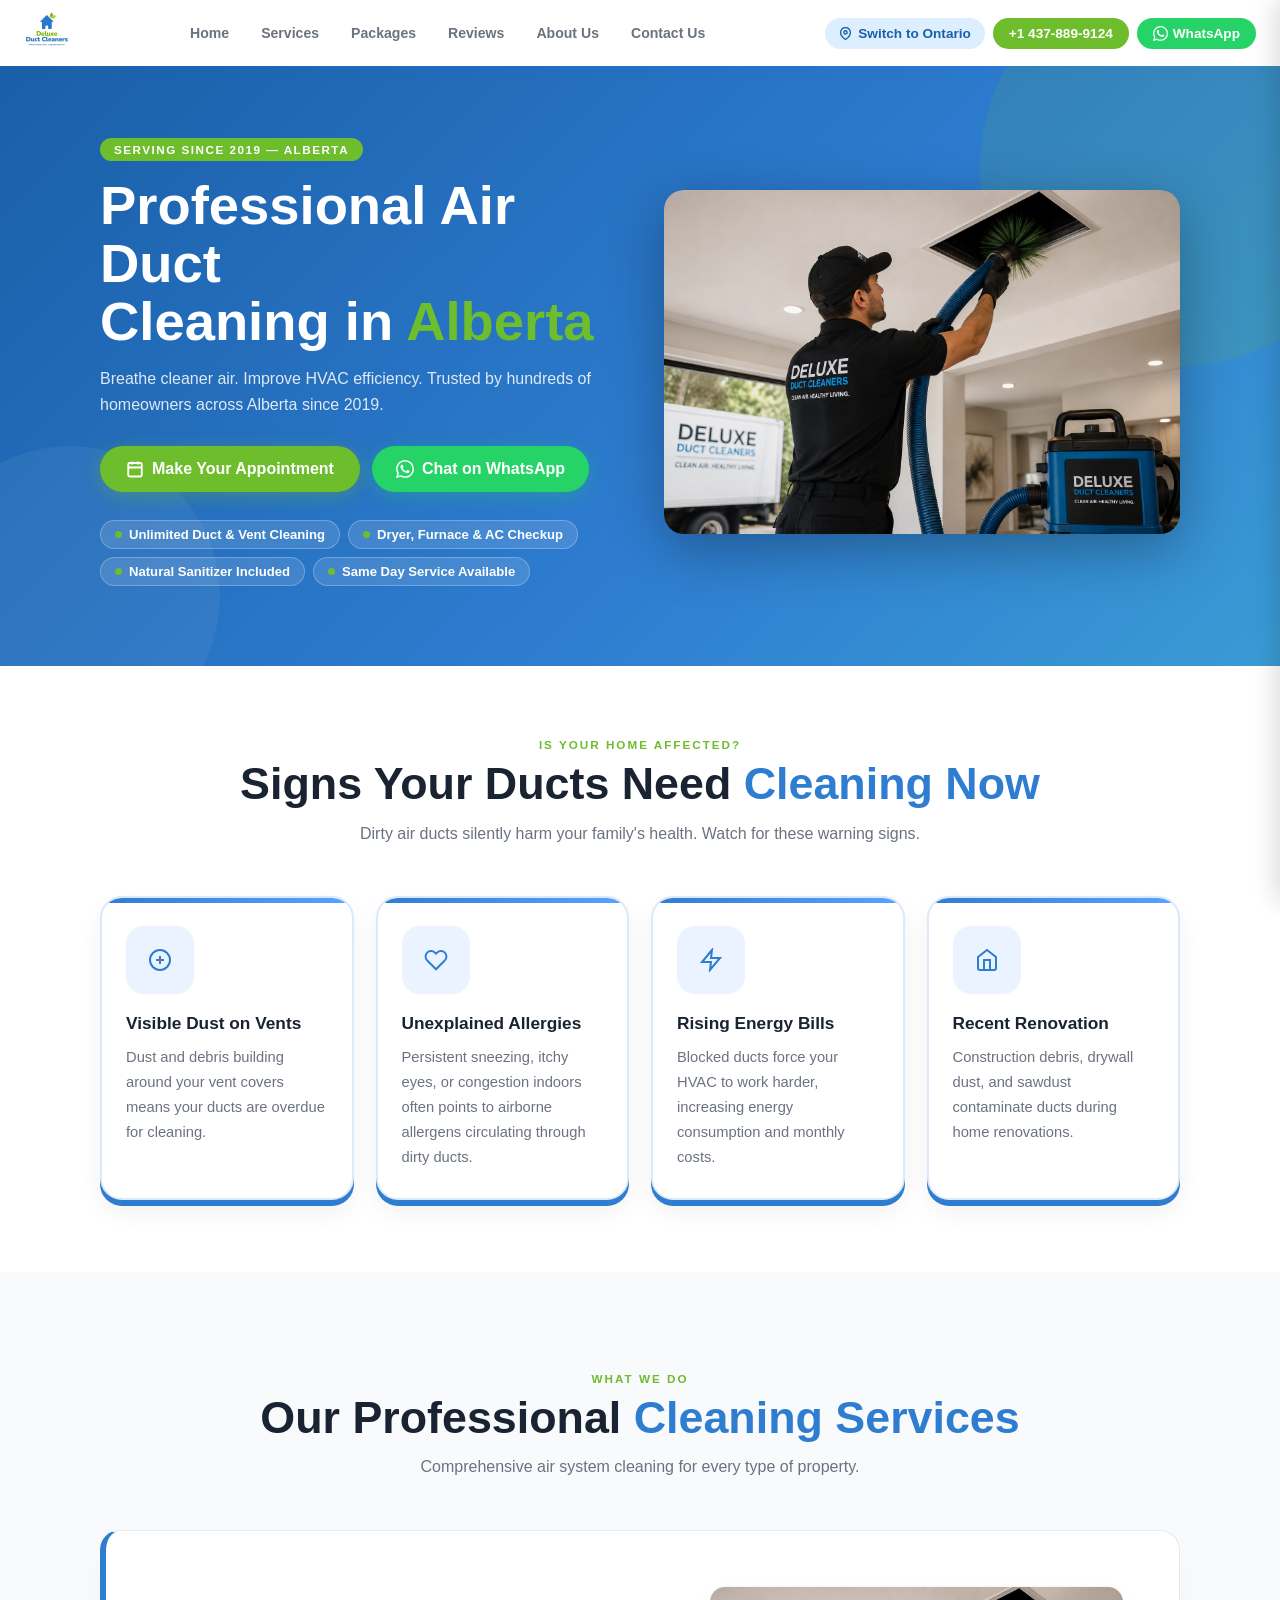
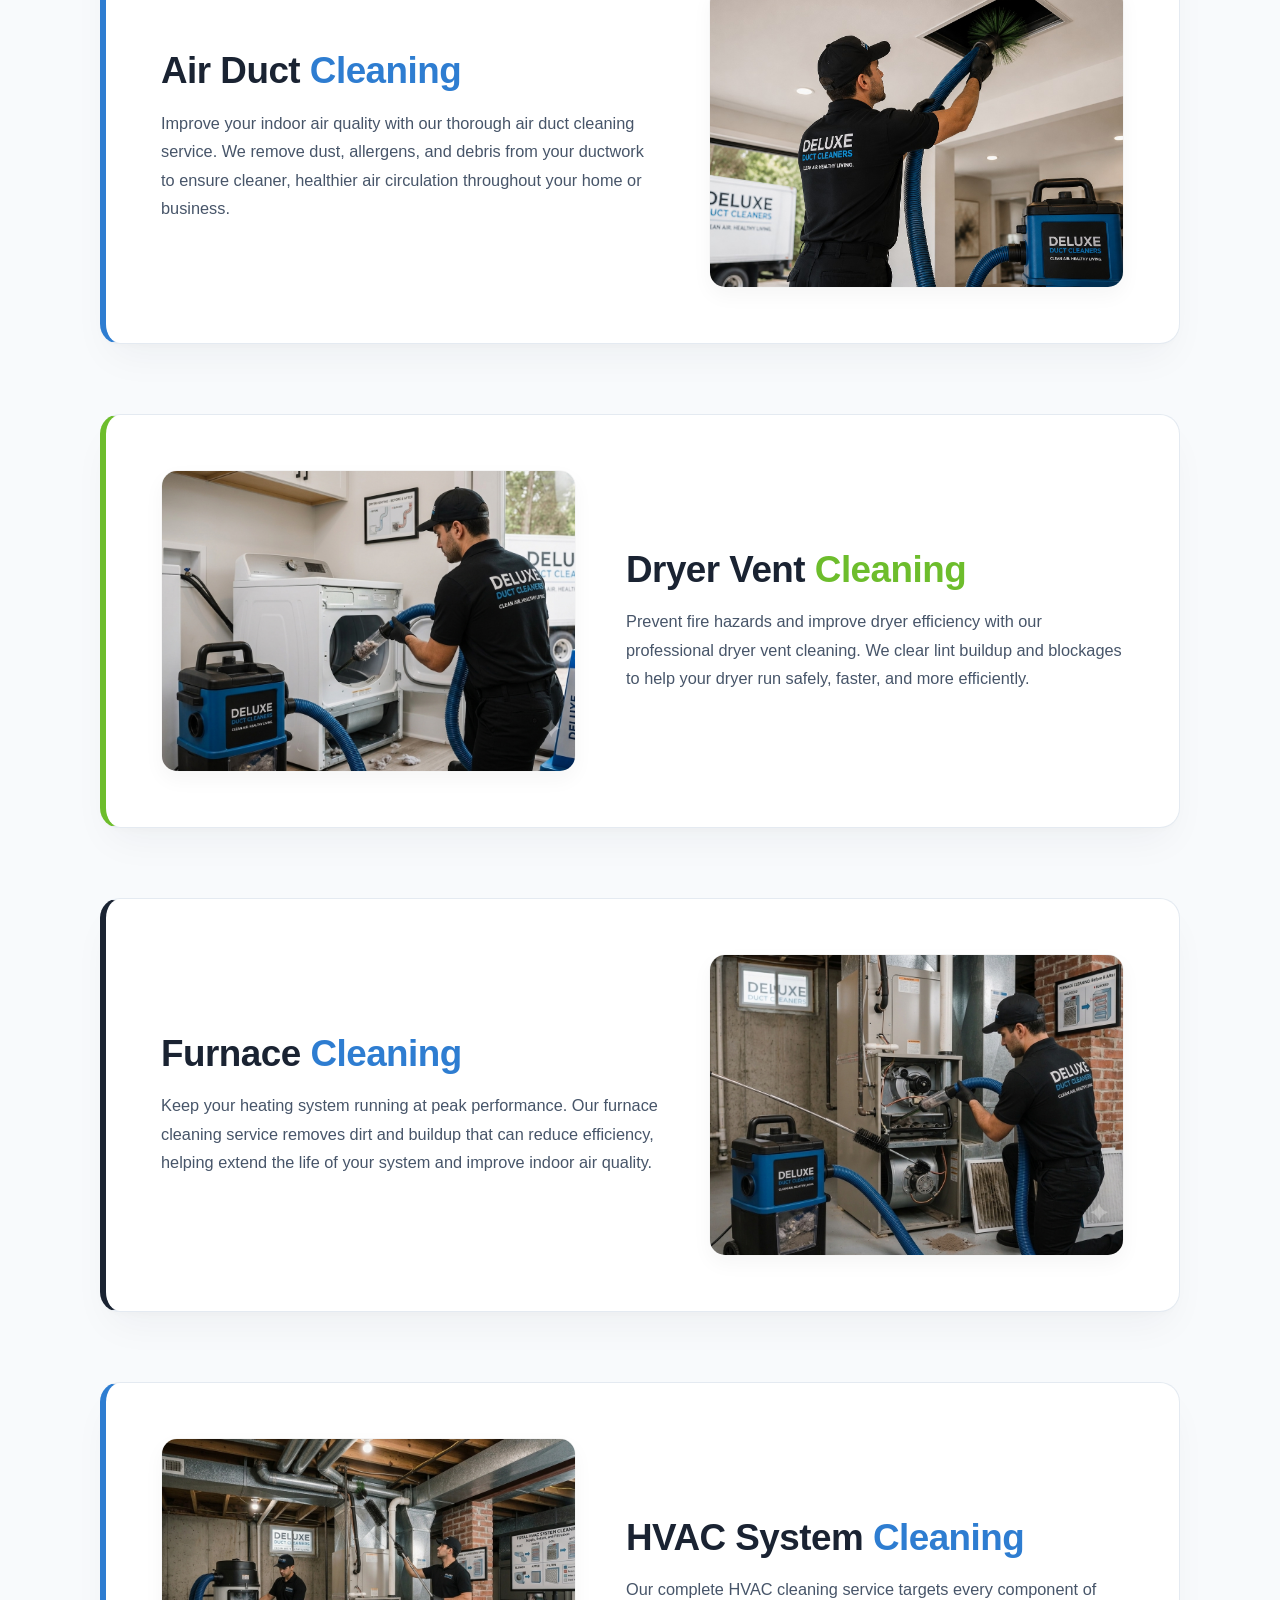
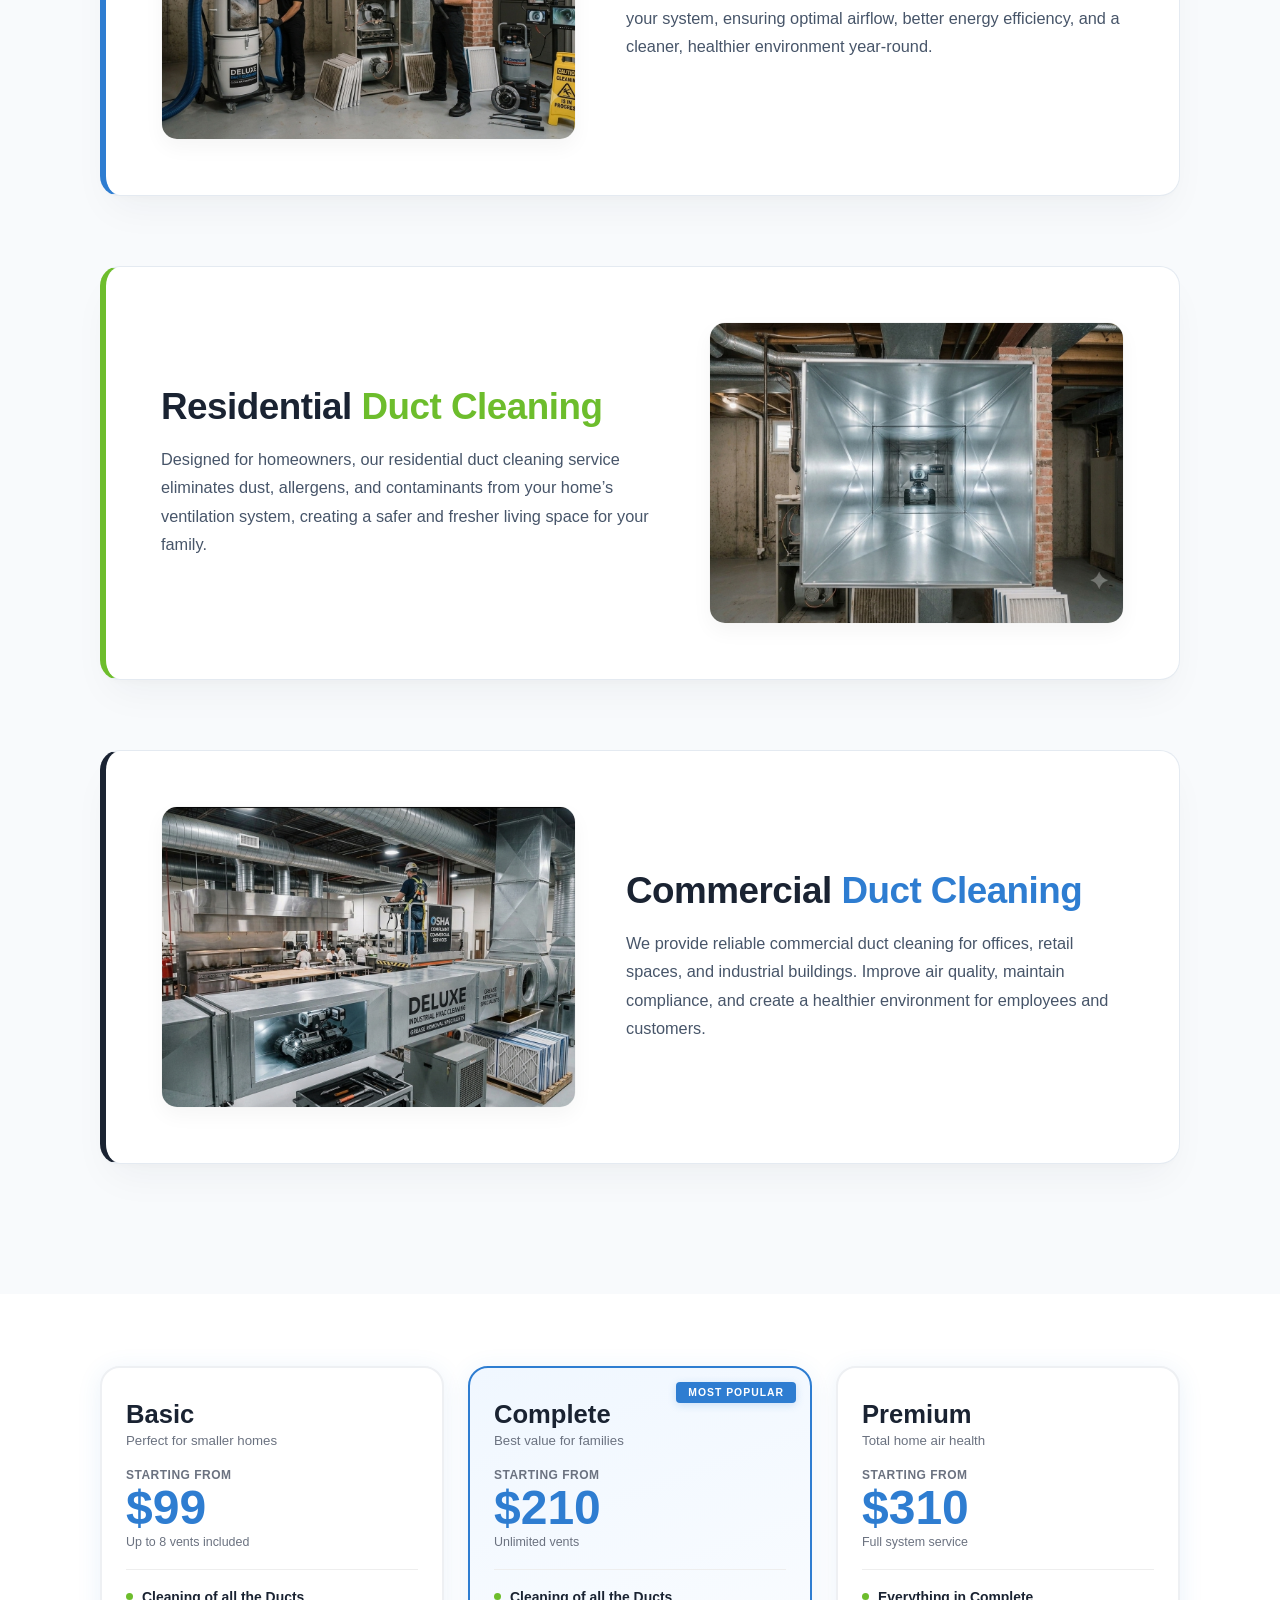
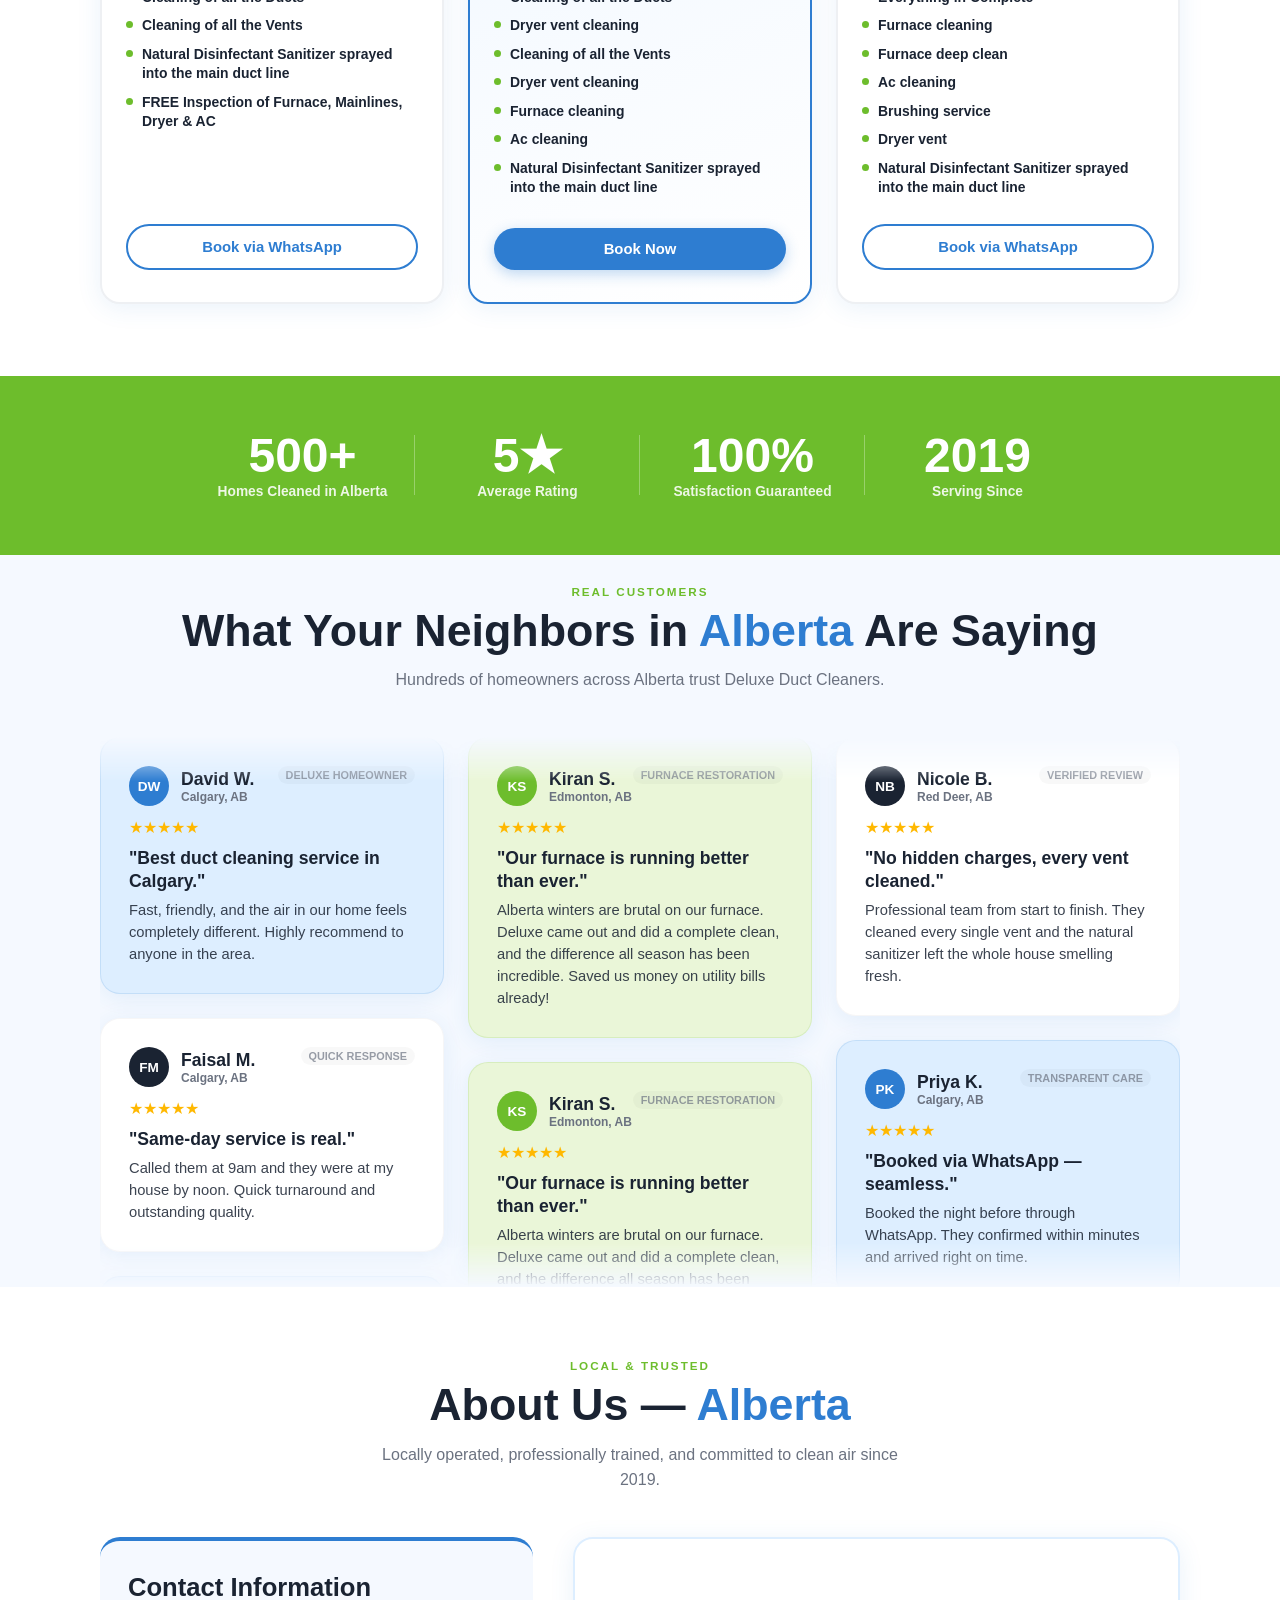
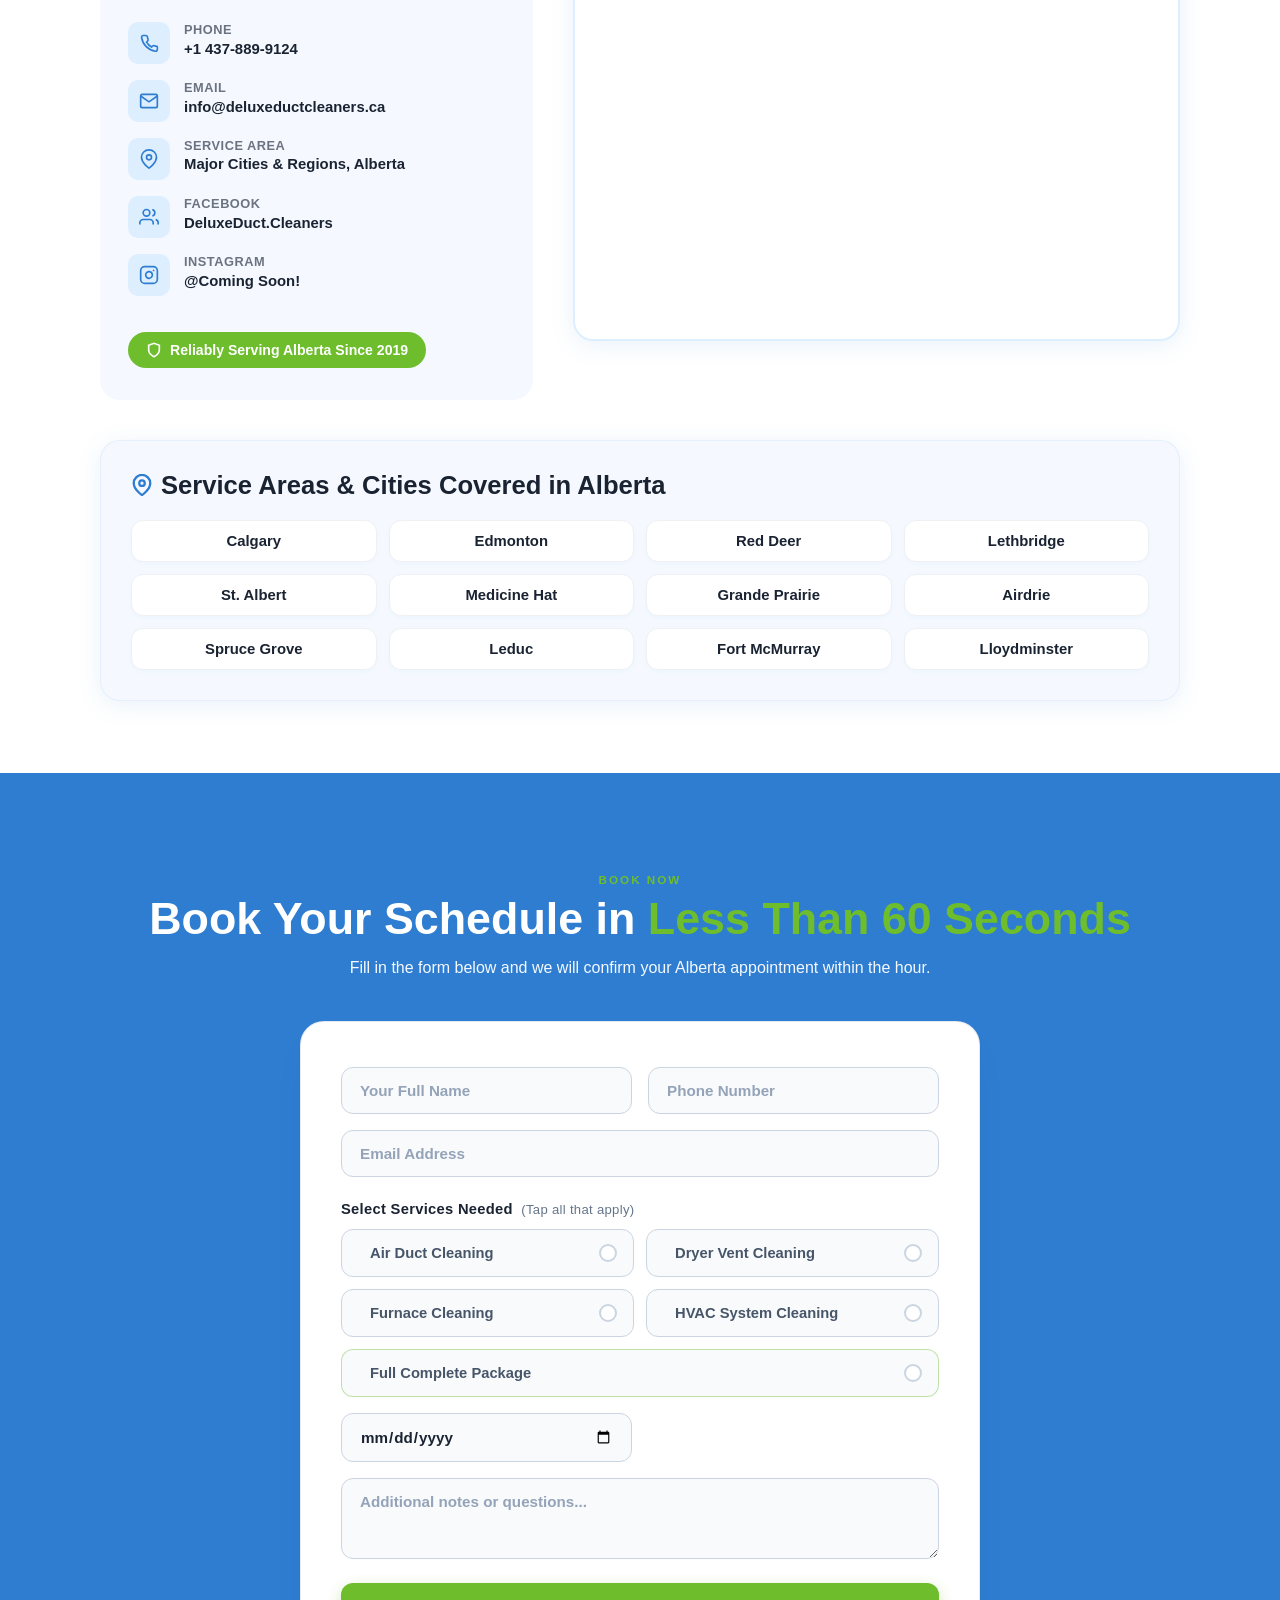
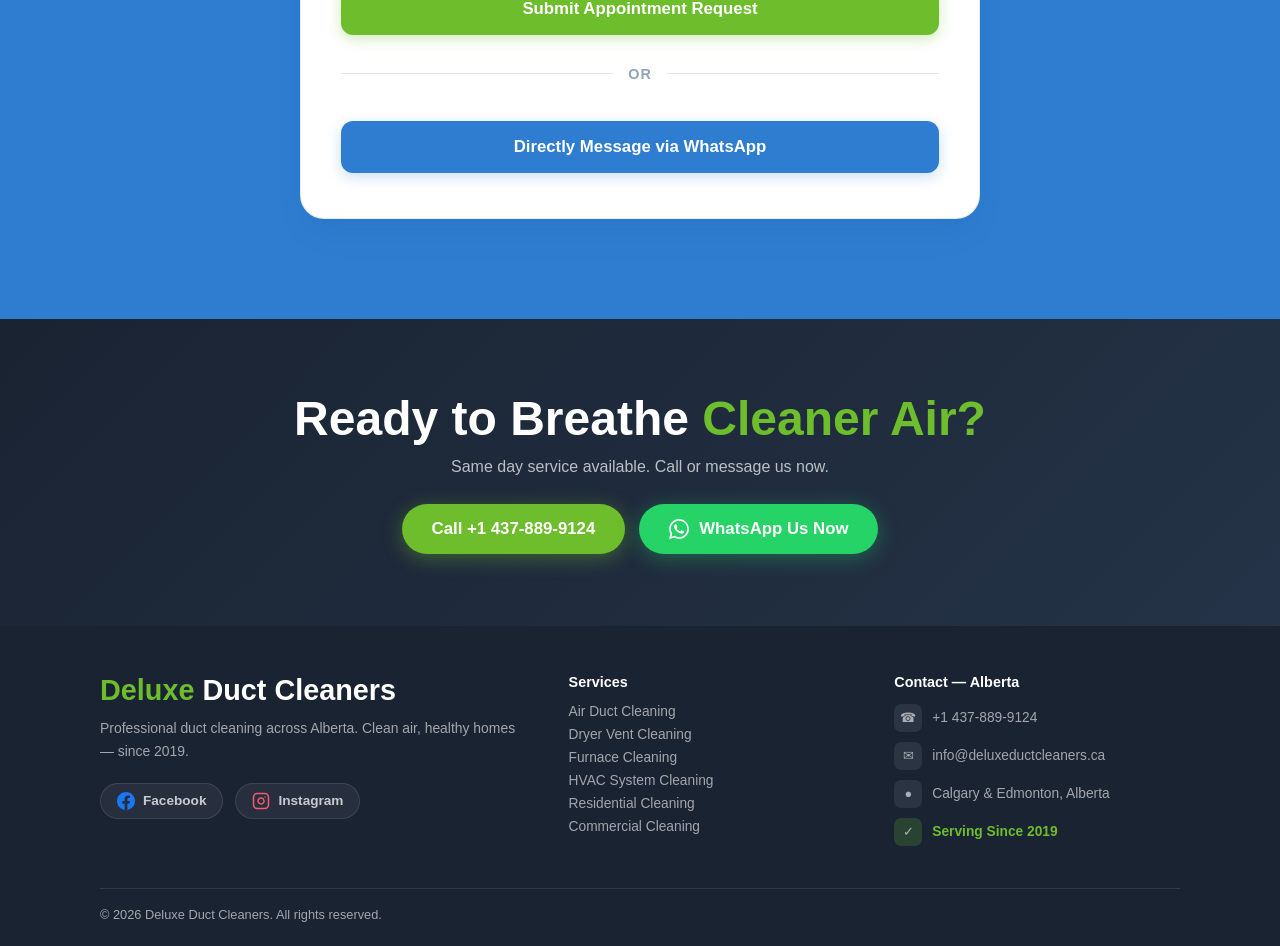
==== commit d76f5a37: "Update alberta.html" ====
--- a/alberta.html
+++ b/alberta.html
@@ -3,11 +3,26 @@
 <head>
 <meta charset="UTF-8">
 <meta name="viewport" content="width=device-width, initial-scale=1.0">
-<title>Deluxe Duct Cleaners — Alberta</title>
+<!-- UNIQUE ALBERTA META DESCRIPTION -->
+  <meta name="description" content="Professional HVAC, furnace, and air duct cleaning services across Alberta. No hidden fees, verified 5-star ratings, and 100% satisfaction. Book now!">
+  
+  <title>Deluxe Duct Cleaners | Alberta Professional Air Duct Cleaning</title><link rel="preconnect" href="https://fonts.googleapis.com">
+<!-- 1. The Standard Icon for Microsoft Edge / General Browsers -->
+<link rel="icon" type="image/x-icon" href="assets/favicon.ico">
+
+<!-- 2. The High-Res PNG Icon for Google Search Snippets -->
+<link rel="icon" type="image/png" sizes="96x96" href="assets/favicon-96x96.png">
+
+<!-- 3. The Apple Touch Icon for iOS/Safari Mobile Listings -->
+<link rel="apple-touch-icon" sizes="180x180" href="assets/apple-touch-icon.png">
+
+<!-- 4. Web App Manifest Configurations for Android/Chrome Devices -->
+<link rel="manifest" href="/assets/web-app-manifest.json">
+
+<!-- Google Fonts: Inter -->
 <link rel="preconnect" href="https://fonts.googleapis.com">
-<link rel="icon" href="/favicon.ico" type="image/x-icon">
-  <link rel="icon" href="/assets/favicon.png" type="image/png" sizes="32x32">
-  <link href="https://fonts.googleapis.com/css2?family=Nunito:wght@400;600;700;800;900&family=Barlow+Condensed:wght@600;700;800;900&display=swap" rel="stylesheet">
+<link rel="preconnect" href="https://fonts.gstatic.com" crossorigin>
+<link href="https://fonts.googleapis.com/css2?family=Inter:wght@400;500;600;700;800&display=swap" rel="stylesheet">
 <link rel="stylesheet" href="assets/style.css">
 </head>
 <body>
@@ -309,7 +324,7 @@
   </div>
 </div>
 <!--REVIEWS-->
- <div class="container">
+ <div class="container" id="reviews">
   <div class="label anim-fade" style="padding-top: 30px;">Real Customers</div>
     <h2 class="title anim-fade">What Your Neighbors in <span>Alberta</span> Are Saying </h2>
     <p class="sub anim-fade">Hundreds of homeowners across Alberta trust Deluxe Duct Cleaners.
--- a/assets/style.css
+++ b/assets/style.css
@@ -7,6 +7,8 @@
 *{margin:0;padding:0;box-sizing:border-box;}
 html{scroll-behavior:smooth;}
 body{font-family:'Nunito',sans-serif;background:var(--off);color:var(--dark);overflow-x:hidden;}
+
+
 
 /* ── NAV ── */
 .topnav{
@@ -176,107 +178,340 @@
 .hero-img img{width:100%;height:100%;object-fit:cover;display:block;max-height:460px;}
 
 /* ── PROBLEMS ── */
+/* ==========================
+   PROBLEM ROW DESIGN
+========================== */
+
+.problem-row{
+  display:grid;
+  grid-template-columns:repeat(4,1fr);
+  gap:22px;
+  margin-top:50px;
+}
+
+.problem-item{
+  position:relative;
+  background:#fff;
+  border:2px solid #dbe9f8;
+  border-radius:22px;
+  padding:28px 24px;
+  overflow:hidden;
+  transition:all .45s cubic-bezier(.22,.61,.36,1);
+
+  /* shadow like second image */
+  box-shadow:
+      0 6px 0 #2E7DD1,
+      0 12px 25px rgba(0,0,0,.06);
+
+  opacity:0;
+  transform:translateY(40px);
+}
+
+.problem-item.show{
+  opacity:1;
+  transform:translateY(0);
+}
+
+/* blue top accent */
+.problem-item::before{
+  content:'';
+  position:absolute;
+  top:0;
+  left:0;
+  width:100%;
+  height:5px;
+  background:linear-gradient(
+      90deg,
+      #2E7DD1,
+      #57A4FF
+  );
+}
+
+/* hover */
+
+.problem-item:hover{
+  transform:translateY(-10px);
+  box-shadow:
+      0 10px 0 #2E7DD1,
+      0 20px 40px rgba(46,125,209,.18);
+}
+
+.problem-item:hover .problem-icon{
+  transform:rotate(-8deg) scale(1.08);
+}
+
+.problem-item:hover::before{
+  height:100%;
+  opacity:.04;
+}
+
+.problem-icon{
+  width:68px;
+  height:68px;
+  border-radius:18px;
+  background:#EAF3FF;
+  display:flex;
+  align-items:center;
+  justify-content:center;
+  margin-bottom:18px;
+  transition:.45s ease;
+}
+
+.problem-content h3{
+  font-size:1.08rem;
+  font-weight:800;
+  color:var(--dark);
+  margin-bottom:10px;
+  line-height:1.3;
+}
+
+.problem-content p{
+  font-size:.92rem;
+  line-height:1.7;
+  color:var(--gray);
+  margin:0;
+}
+
+/* ==========================
+   TABLET
+========================== */
+
+@media (max-width:991px){
+
+  .problem-row{
+    grid-template-columns:repeat(2,1fr);
+  }
+
+}
+
+/* ==========================
+   MOBILE
+========================== */
+
+@media (max-width:767px){
+
+  .problem-row{
+    grid-template-columns:1fr;
+    gap:18px;
+  }
+
+  .problem-item{
+    padding:22px;
+  }
+
+  .problem-content h3{
+    font-size:1rem;
+  }
+
+  .problem-content p{
+    font-size:.88rem;
+    line-height:1.6;
+  }
+
+}
 .problems-bg{background:var(--white);}
-.bento4{display:grid;grid-template-columns:repeat(4,1fr);gap:16px;}
-.prob-card{
-  background:var(--off);border-radius:var(--r);padding:28px 20px;
-  text-align:center;border-top:4px solid var(--blue);
-  box-shadow:var(--sh);transition:transform .2s,box-shadow .2s;
-}
-.prob-card:hover{transform:translateY(-5px);box-shadow:0 10px 32px rgba(46,125,209,.14);}
-.picon{
-  width:58px;height:58px;background:var(--blue-light);border-radius:14px;
-  display:flex;align-items:center;justify-content:center;margin:0 auto 14px;
-}
-.prob-card h3{font-weight:800;font-size:.97rem;color:var(--dark);margin-bottom:6px;}
-.prob-card p{font-size:.83rem;color:var(--gray);line-height:1.5;}
-
-/* ── SERVICES ALTERNATING LAYOUT ── */
+
+.problem-item{
+  cursor:pointer;
+}
+
+.problem-item:hover{
+  background:
+    radial-gradient(
+      circle at top left,
+      rgba(46,125,209,.08),
+      transparent 60%
+    ),
+    #fff;
+}
+
+
+/* ── SERVICES STACKING PILE LAYOUT ── */
 .services-bg {
-  background: var(--off);
-  padding: 60px 0; /* Optional: adds nice breathing room between sections */
-}
-
-.svc-layout-container {
+  background: #f8fafc !important; /* Premium ultra-clean light slate canvas background */
+  padding: 100px 0;
+}
+
+.svc-stack-container {
   display: flex;
   flex-direction: column;
-  gap: 80px; /* Controls vertical spacing between rows */
-  margin-top: 40px;
-}
-
-.svc-row {
+  gap: 40px;
+  margin-top: 50px;
+  position: relative;
+}
+
+/* Individual Stacking Card Configuration - PRESERVED STICKY MECHANICS */
+.svc-card {
+  position: sticky;
+  top: 90px; 
+  width: 100%;
+  padding-bottom: 30px;
+}
+
+/* Incremental stacking offsets */
+.svc-card:nth-child(1) { top: 90px; }
+.svc-card:nth-child(2) { top: 115px; }
+.svc-card:nth-child(3) { top: 140px; }
+.svc-card:nth-child(4) { top: 165px; }
+.svc-card:nth-child(5) { top: 190px; }
+.svc-card:nth-child(6) { top: 215px; }
+
+/* Premium 3D Bevel Card Body Wrapper */
+.svc-card-body {
+  background: var(--white) !important; /* Unified crisp white base canvas */
+  border-radius: var(--r, 24px);
   display: grid;
-  grid-template-columns: 1fr 1fr;
-  gap: 60px; /* Controls horizontal spacing between text and image */
+  grid-template-columns: 1.2fr 1fr;
+  gap: 50px;
   align-items: center;
-}
-
-/* Magic happens here: Flips the column order for every second row */
-.svc-row:nth-child(even) .svc-img {
-  order: 2;
-}
-.svc-row:nth-child(even) .svc-content {
-  order: 1;
-}
-
-/* Styling for content block to mimic the clean design */
+  padding: 55px;
+  overflow: hidden;
+  
+  /* The 3D Trick: Dual-layer shadow combined with an inside white lighting ridge */
+  border: 1px solid rgba(226, 232, 240, 0.9) !important;
+  box-shadow: 
+    0 4px 6px -1px rgba(0, 0, 0, 0.02),
+    0 20px 40px -10px rgba(26, 35, 50, 0.05),
+    inset 0 1px 0px rgba(255, 255, 255, 0.9) !important; 
+    
+  transition: transform 0.4s cubic-bezier(0.16, 1, 0.3, 1), box-shadow 0.4s ease;
+}
+
+/* Elegant micro-lift visual feedback on hover */
+.svc-card:hover .svc-card-body {
+  transform: translateY(-2px);
+  box-shadow: 
+    0 10px 15px -3px rgba(0, 0, 0, 0.02),
+    0 30px 50px -15px rgba(46, 125, 209, 0.10),
+    inset 0 1px 0px rgba(255, 255, 255, 1) !important;
+}
+
+/* Alternate row stacking direction engine for visual flow */
+.svc-card:nth-child(even) .svc-card-body {
+  grid-template-columns: 1fr 1.2fr;
+}
+.svc-card:nth-child(even) .svc-content {
+  grid-column: 2;
+}
+.svc-card:nth-child(even) .svc-img {
+  grid-column: 1;
+  grid-row: 1;
+}
+
+/* Unified Premium Left-Accent 3D Color Border Markers */
+.svc-card.theme-blue-light .svc-card-body {
+  border-left: 6px solid var(--blue) !important;
+}
+.svc-card.theme-blue-light .svc-content h3 {
+  color: var(--dark) !important;
+}
+/* Pop of color brand highlights specifically for the heading accent words */
+.svc-card.theme-blue-light .svc-content h3 span {
+  color: var(--blue) !important;
+}
+
+.svc-card.theme-green-light .svc-card-body {
+  border-left: 6px solid var(--green) !important;
+}
+.svc-card.theme-green-light .svc-content h3 {
+  color: var(--dark) !important;
+}
+.svc-card.theme-green-light .svc-content h3 span {
+  color: var(--green) !important;
+}
+
+.svc-card.theme-white .svc-card-body {
+  border-left: 6px solid var(--dark) !important;
+}
+.svc-card.theme-white .svc-content h3 {
+  color: var(--dark) !important;
+}
+.svc-card.theme-white .svc-content h3 span {
+  color: var(--blue) !important;
+}
+
+/* Content Typography Layout refinement */
 .svc-content h3 {
+  font-family: 'Barlow Condensed', sans-serif !important;
   font-weight: 800;
-  font-size: 1.75rem; /* Slightly larger heading for row layout */
-  color: var(--dark);
-  margin-bottom: 15px;
-}
-
-/* Styled with span in mind if you want to use your color accent pattern */
-.svc-content h3 span {
-  color: var(--blue);
-  font-style: italic;
+  font-size: 2.3rem;
+  margin-bottom: 16px;
+  letter-spacing: -0.5px;
+  line-height: 1.15;
 }
 
 .svc-content p {
-  font-size: 0.95rem;
-  color: var(--gray);
-  line-height: 1.6;
-  margin-bottom: 15px;
-}
-
-/* Image styling matching the modern rounded-corner mockup */
+  font-size: 1.02rem;
+  color: #475569 !important; /* Rich deep neutral slate text for readability */
+  line-height: 1.75;
+  font-weight: 500;
+}
+
+/* Image container styling with matching 3D treatment */
 .svc-img {
-  border-radius: var(--r, 24px); /* Fallback to 24px if var(--r) isn't set */
+  border-radius: 16px;
   overflow: hidden;
-  box-shadow: 0 8px 40px rgba(46,125,209,.1);
+  width: 100%;
+  height: 100%;
+  border: 1px solid rgba(0, 0, 0, 0.04);
+  box-shadow: 0 8px 20px rgba(0, 0, 0, 0.04);
 }
 
 .svc-img img {
   width: 100%;
-  height: auto;
-  aspect-ratio: 4 / 3; /* Keeps all images uniformly sized like the mockup */
+  height: 100%;
+  min-height: 300px;
+  max-height: 340px;
   object-fit: cover;
   display: block;
-}
-
-/* Responsive adjustment for Mobile screens */
+  transition: transform 0.6s cubic-bezier(0.16, 1, 0.3, 1);
+}
+
+.svc-card:hover .svc-img img {
+  transform: scale(1.03); /* Subtle fluid interactive depth zoom */
+}
+
+/* Responsive adjustment for Tablet Viewports */
+@media (max-width: 991px) {
+  .svc-card-body,
+  .svc-card:nth-child(even) .svc-card-body {
+    grid-template-columns: 1fr !important;
+    gap: 35px;
+    padding: 40px;
+  }
+  
+  .svc-card:nth-child(even) .svc-content,
+  .svc-card:nth-child(even) .svc-img {
+    grid-column: unset;
+    grid-row: unset;
+  }
+  
+  .svc-img img {
+    min-height: 240px;
+    max-height: 300px;
+  }
+
+  .svc-content h3 {
+    font-size: 1.9rem;
+    margin-bottom: 12px;
+  }
+}
+
+/* Responsive adjustment for Mobile Viewports */
 @media (max-width: 768px) {
-  .svc-row {
-    grid-template-columns: 1fr; /* Stacks image and text vertically */
-    gap: 24px;
+  .svc-card {
+    position: relative !important;
+    top: 0 !important;
+    padding-bottom: 0;
   }
   
-  .svc-layout-container {
-    gap: 48px;
-  }
-  
-  /* Forces image to always stay on top of its respective text on mobile */
-  .svc-row:nth-child(even) .svc-img {
-    order: 1;
-  }
-  .svc-row:nth-child(even) .svc-content {
-    order: 2;
-  }
-}
+  .svc-stack-container {
+    gap: 30px;
+  }
+}
+
 /* ── PACKAGES ── */
 .packages-bg{background:var(--white);}
-.pkg-grid{display:grid;grid-template-columns:repeat(3,1fr);gap:20px;}
 .pkg-card{
   background:var(--white);border-radius:var(--r);padding:32px 24px;
   box-shadow:var(--sh);border:2px solid #eef0f3;
@@ -284,10 +519,22 @@
 }
 .pkg-card:hover{transform:translateY(-6px);box-shadow:0 16px 40px rgba(46,125,209,.14);}
 .pkg-card.featured{border-color:var(--blue);background:linear-gradient(160deg,#f0f7ff 0%,var(--white) 100%);}
-.pkg-card.featured::before{
-  content:'Most Popular';position:absolute;top:16px;right:-30px;
-  background:var(--blue);color:#fff;font-size:.7rem;font-weight:800;
-  letter-spacing:1px;padding:5px 38px;transform:rotate(45deg);text-transform:uppercase;
+.pkg-card.featured::before {
+  content: 'Most Popular';
+  position: absolute;
+  top: 14px;
+  right: 14px; /* Keeps it completely inside the card spacing */
+  background: var(--blue);
+  color: #fff;
+  font-size: 0.65rem;
+  font-weight: 800;
+  letter-spacing: 1px;
+  padding: 5px 12px; /* Clean rectangular badge spacing */
+  border-radius: 4px; /* Subtle rounded look matching your site style */
+  text-transform: uppercase;
+  box-shadow: 0 2px 8px rgba(46,125,209,.2);
+  z-index: 2;
+  transform: none; /* Removes the rotation entirely */
 }
 .pkg-name{font-family:'Barlow Condensed',sans-serif;font-weight:900;font-size:1.6rem;color:var(--dark);margin-bottom:4px;}
 .pkg-tag{font-size:.83rem;color:var(--gray);margin-bottom:20px;}
@@ -312,6 +559,66 @@
 .pkg-fill{background:var(--blue);color:#fff;box-shadow:0 4px 14px rgba(46,125,209,.3);}
 .pkg-fill:hover{background:var(--blue-dark);}
 
+/* ── THE WEBPAGE GRID WINDOW ── */
+.pkg-grid {
+  display: grid !important;
+  grid-template-columns: repeat(3, 1fr) !important; /* Locks them side-by-side */
+  gap: 24px !important;
+  width: 100% !important;
+  align-items: stretch !important; /* Forces all cards in the grid row to match heights */
+}
+
+/* ── THE INDIVIDUAL CARDS ── */
+.pkg-card {
+  background: var(--white);
+  border-radius: var(--r);
+  padding: 32px 24px;
+  box-shadow: var(--sh);
+  border: 2px solid #eef0f3;
+  transition: all .3s;
+  position: relative;
+  overflow: hidden;
+  
+  /* CRITICAL: Turn the inside of the card into a flex column */
+  display: flex !important;
+  flex-direction: column !important;
+  height: 100% !important; 
+}
+
+/* ── THE FEATURE BULLET LIST WRAPPER ── */
+.pkg-features {
+  list-style: none;
+  display: flex;
+  flex-direction: column;
+  gap: 9px;
+  
+  /* CRITICAL: Force this list element to swallow all leftover empty space */
+  flex-grow: 1 !important; 
+  margin-bottom: 26px;
+}
+
+/* ── THE ACTION CALL BUTTON ── */
+.pkg-btn {
+  display: block;
+  text-align: center;
+  padding: 13px;
+  border-radius: 50px;
+  font-weight: 800;
+  font-size: .93rem;
+  text-decoration: none;
+  transition: all .2s;
+  font-family: 'Nunito', sans-serif;
+  
+  /* CRITICAL: Automatically drops the button right to the bottom edge baseline */
+  margin-top: auto !important; 
+}
+
+/* ── RESPONSIVE BACKUP FOR MOBILE VIEWPORTS ── */
+@media (max-width: 992px) {
+  .pkg-grid {
+    grid-template-columns: 1fr !important; /* Stack columns safely into a row on smaller phone screens */
+  }
+}
 /* ── STATS ── */
 .stats-strip{background:var(--green);padding:40px 24px;}
 .stats-row{display:flex;justify-content:center;flex-wrap:wrap;max-width:900px;margin:0 auto;}
@@ -320,167 +627,116 @@
 .stat-num{font-family:'Barlow Condensed',sans-serif;font-weight:900;font-size:3rem;color:#fff;line-height:1;}
 .stat-label{color:rgba(255,255,255,.88);font-weight:700;font-size:.86rem;margin-top:4px;}
 
-/* ── REVIEWS ACCORDION GRID ── */
+/* ── PREMIUM SMOOTH AUTO-SCROLLING MARQUEE ── */
 .reviews-bg {
   background: var(--off);
   padding: 80px 0;
 }
 
-.reviews-accordion-container {
+/* Framework wrapper viewport limits */
+.reviews-marquee-track {
   display: flex;
+  gap: 24px;
+  height: 550px; /* Exact controlled framework window height */
+  overflow: hidden; /* Hides cards sliding beyond section bounds */
+  margin-top: 45px;
   width: 100%;
-  height: 520px; /* Exact controlled framework height like your screenshot */
-  gap: 12px;
-  margin-top: 40px;
-}
-
-.rev-accordion-item {
   position: relative;
-  flex: 1; /* All collapsed cards occupy equal small default space */
-  height: 100%;
-  border-radius: 24px;
-  background-image: var(--bg-img, none);
-  background-size: cover;
-  background-position: center;
-  overflow: hidden;
-  cursor: pointer;
-  transition: flex 0.6s cubic-bezier(0.25, 1, 0.5, 1), transform 0.3s ease;
-}
-
-/* Linear dark mask overlay to keep internal text perfectly readable */
-.rev-overlay {
-  position: absolute;
-  inset: 0;
-  background: linear-gradient(to top, rgba(0, 0, 0, 0.85) 20%, rgba(0, 0, 0, 0.2) 100%);
-  z-index: 1;
-}
-
-/* The vertical text shown on collapsed layout handles */
-.rev-collapsed-name {
-  position: absolute;
-  bottom: 40px;
-  left: 50%;
-  transform: translateX(-50%) rotate(-90deg);
-  transform-origin: center;
-  white-space: nowrap;
-  color: rgba(255, 255, 255, 0.6);
-  font-weight: 700;
-  font-size: 0.85rem;
-  text-transform: uppercase;
-  letter-spacing: 2px;
-  z-index: 2;
-  transition: opacity 0.3s ease;
-}
-
-/* The card details block */
-.rev-expanded-content {
-  position: absolute;
-  bottom: 0;
-  left: 0;
+  
+  /* Creates a beautiful faded fade-out mask layout effect on top/bottom edges */
+  mask-image: linear-gradient(to bottom, transparent 0%, #000 8%, #000 92%, transparent 100%);
+  -webkit-mask-image: linear-gradient(to bottom, transparent 0%, #000 8%, #000 92%, transparent 100%);
+}
+
+/* Individual Columns Setup */
+.rev-marquee-col {
+  flex: 1;
+  display: flex;
+  flex-direction: column;
+  height: max-content;
+}
+
+/* Group containing actual + cloned layout items */
+.rev-marquee-group {
+  display: flex;
+  flex-direction: column;
+  gap: 24px;
+  padding-bottom: 24px;
   width: 100%;
-  padding: 40px;
-  z-index: 3;
-  color: #ffffff;
-  opacity: 0;
-  pointer-events: none;
-  transform: translateY(20px);
-  transition: opacity 0.3s ease, transform 0.4s ease;
-}
-
-/* ── HOVER / ACTIVE EXPANSION MAGIC ── */
-/* Now elements only transition when the .active class is applied via JavaScript */
-.rev-accordion-item.active {
-  flex: 4; 
-}
-
-.rev-accordion-item.active .rev-collapsed-name {
-  opacity: 0;
-}
-
-.rev-accordion-item.active .rev-expanded-content {
-  opacity: 1;
-  pointer-events: auto;
-  transform: translateY(0);
-  transition-delay: 0.15s;
-}
-
-/* ── EXPANDED CARD DETAILS INNER STYLING ── */
-.rev-tag {
-  display: inline-block;
-  font-size: 0.75rem;
-  text-transform: uppercase;
-  font-weight: 700;
-  letter-spacing: 1px;
-  color: var(--blue); /* Accent gold label styling */
-  margin-bottom: 8px;
-}
-
-.rev-expanded-content h3 {
-  font-size: 2rem;
-  font-weight: 800;
-  margin-bottom: 6px;
-}
-
-.rev-expanded-content .stars {
-  color: var(--blue);
-  font-size: 1.1rem;
-  margin-bottom: 15px;
-}
-
-.rev-quote {
-  font-size: 1.25rem;
-  font-style: italic;
-  font-weight: 600;
-  line-height: 1.4;
-  color: #f3f4f6;
-  margin-bottom: 10px;
-}
-
-.rev-fulltext {
-  font-size: 0.95rem;
-  line-height: 1.6;
-  color: #d1d5db;
-  max-width: 85%;
-  margin-bottom: 20px;
-}
-
-.rev-location {
-  font-size: 0.8rem;
-  color: #9ca3af;
-  text-transform: uppercase;
-  letter-spacing: 1px;
-}
-
-/* ── RESPONSIVE RESPONSIVENESS FOR TABLET/MOBILE ── */
+}
+
+/* ANIMATION RULES ROUTING */
+.scroll-up .rev-marquee-group {
+  animation: marqueeScrollUp 25s linear infinite;
+}
+
+.scroll-down .rev-marquee-group {
+  animation: marqueeScrollDown 25s linear infinite;
+}
+
+/* Pause scroll when a user points their mouse cursor over a review card */
+.reviews-marquee-track:hover .rev-marquee-group {
+  animation-play-state: paused;
+}
+
+/* KEYFRAMES SYSTEM FOR INFINITE SEAMLESS POSITION ROLLING */
+@keyframes marqueeScrollUp {
+  0% { transform: translateY(0); }
+  100% { transform: translateY(-100%); }
+}
+
+@keyframes marqueeScrollDown {
+  0% { transform: translateY(-100%); }
+  100% { transform: translateY(0); }
+}
+
+/* --- CARDS & BRANDED THEMES (Preserved) --- */
+.rev-float-card {
+  background: var(--white);
+  border-radius: var(--r, 20px);
+  padding: 28px;
+  box-shadow: var(--sh);
+  border: 1px solid rgba(26, 35, 50, 0.04);
+  position: relative;
+}
+
+.rev-float-card.theme-blue { background: var(--blue-light); border-color: rgba(46,125,209,0.15); }
+.rev-float-card.theme-blue .rev-avatar { background: var(--blue); color: var(--white); }
+.rev-float-card.theme-green { background: var(--green-light); border-color: rgba(109,189,44,0.15); }
+.rev-float-card.theme-green .rev-avatar { background: var(--green); color: var(--white); }
+
+.rev-card-header { display: flex; align-items: center; gap: 12px; margin-bottom: 12px; position: relative; }
+.rev-avatar { width: 40px; height: 40px; border-radius: 50%; background: var(--dark); color: var(--white); display: flex; align-items: center; justify-content: center; font-weight: 800; font-size: 0.85rem; flex-shrink: 0; }
+.rev-meta h3 { font-size: 1.1rem; font-weight: 800; color: var(--dark); line-height: 1.2; }
+.rev-location { font-size: 0.75rem; color: var(--gray); font-weight: 600; }
+.rev-badge-tag { position: absolute; top: 0; right: 0; font-size: 0.68rem; text-transform: uppercase; font-weight: 800; color: var(--gray); opacity: 0.7; background: rgba(0,0,0,0.04); padding: 3px 8px; border-radius: 30px; }
+.rev-float-card .stars { color: #ffb800; font-size: 1rem; margin-bottom: 10px; }
+.rev-quote { font-size: 1.1rem; font-weight: 800; line-height: 1.3; color: var(--dark); margin-bottom: 6px; }
+.rev-fulltext { font-size: 0.92rem; line-height: 1.5; color: var(--dark); opacity: 0.85; }
+
+/* ── MARQUEE MOBILE RESPONSIVENESS BREAKPOINTS ── */
 @media (max-width: 992px) {
-  .reviews-accordion-container {
-    flex-direction: column; /* Stack vertically instead of horizontally on smaller panels */
+  /* Step down to a 2 column loop on tablets */
+  .reviews-marquee-track .rev-marquee-col:nth-child(3) {
+    display: none; 
+  }
+}
+
+@media (max-width: 650px) {
+  /* Convert to a horizontal row scrolling marquee on mobile viewports */
+  .reviews-marquee-track {
     height: auto;
+    flex-direction: column;
+    mask-image: linear-gradient(to right, transparent 0%, #000 8%, #000 92%, transparent 100%);
+    -webkit-mask-image: linear-gradient(to right, transparent 0%, #000 8%, #000 92%, transparent 100%);
   }
   
-  .rev-accordion-item {
-    height: 140px;
-    flex: none !important;
+  .reviews-marquee-track .rev-marquee-col:nth-child(2) {
+    display: none; /* Keep just 1 column layout running for ideal spacing depth */
   }
   
-  .rev-accordion-item.active,
-  .rev-accordion-item:hover {
-    height: 340px;
-  }
-  
-  .rev-collapsed-name {
-    top: 50%;
-    bottom: auto;
-    left: 30px;
-    transform: translateY(-50%); /* Keeps text standard format relative to horizontal cards */
-  }
-  
-  .rev-expanded-content {
-    padding: 24px;
-  }
-  
-  .rev-expanded-content h3 {
-    font-size: 1.5rem;
+  .rev-marquee-col {
+    width: 100%;
   }
 }
 
@@ -511,31 +767,353 @@
 .map-frame{border-radius:var(--r);overflow:hidden;box-shadow:var(--sh);border:2px solid var(--blue-light);}
 .map-frame iframe{display:block;width:100%;height:400px;border:none;}
 
-/* ── BOOKING ── */
-.booking-bg{background:linear-gradient(135deg,var(--blue-dark) 0%,var(--blue) 100%);}
-.booking-bg .title{color:#fff;}
-.booking-bg .label{color:var(--green);}
-.booking-bg .sub{color:rgba(255,255,255,.75);}
-.form-wrap{max-width:660px;margin:0 auto;}
-.form-grid{display:grid;grid-template-columns:1fr 1fr;gap:13px;}
-.form-grid .full{grid-column:span 2;}
-.finput{
-  width:100%;padding:13px 16px;border:2px solid rgba(255,255,255,.22);
-  border-radius:10px;background:rgba(255,255,255,.1);color:#fff;
-  font-family:'Nunito',sans-serif;font-size:.95rem;font-weight:600;
-  outline:none;transition:border .2s;
-}
-.finput::placeholder{color:rgba(255,255,255,.55);}
-.finput:focus{border-color:var(--green);}
-.finput option{color:var(--dark);}
-.fsub{
-  width:100%;padding:15px;border:none;border-radius:50px;
-  background:var(--green);color:#fff;font-family:'Nunito',sans-serif;
-  font-size:1.05rem;font-weight:800;cursor:pointer;
-  transition:all .2s;margin-top:4px;letter-spacing:.3px;
-}
-.fsub:hover{background:var(--green-dark);transform:translateY(-2px);}
-
+/* ── AREAS COVERED CITY BADGES ── */
+.areas-covered-box {
+  background: var(--off);
+  border-radius: var(--r);
+  padding: 30px;
+  border: 1px solid rgba(46, 125, 209, 0.08);
+  box-shadow: var(--sh);
+}
+
+.areas-title {
+  font-family: 'Barlow Condensed', sans-serif;
+  font-weight: 900;
+  font-size: 1.6rem;
+  color: var(--dark);
+  margin-bottom: 20px;
+  display: flex;
+  align-items: center;
+}
+
+/* Fluid responsive grid for city badges */
+.city-grid {
+  display: grid;
+  grid-template-columns: repeat(4, 1fr);
+  gap: 12px;
+}
+
+.city-badge {
+  background: var(--white);
+  color: var(--dark);
+  font-weight: 700;
+  font-size: 0.93rem;
+  padding: 12px 16px;
+  border-radius: var(--rs, 12px); /* FIXED: Completed the broken variable definition */
+  border: 1px solid #eef0f3;
+  text-align: center;
+  box-shadow: 0 2px 6px rgba(46, 125, 209, 0.03);
+  transition: all 0.2s ease-in-out;
+}
+
+/* Interactive hover effect */
+.city-badge:hover {
+  border-color: var(--blue);
+  color: var(--blue-dark);
+  background: var(--blue-light);
+  transform: translateY(-2px);
+  box-shadow: 0 4px 12px rgba(46, 125, 209, 0.08);
+}
+
+/* ── RESPONSIVE MEDIA QUERIES ── */
+@media (max-width: 991px) {
+  .city-grid {
+    grid-template-columns: repeat(3, 1fr); /* 3 columns on tablets */
+  }
+}
+
+@media (max-width: 768px) {
+  .city-grid {
+    grid-template-columns: repeat(2, 1fr); /* 2 columns on standard smartphones */
+    gap: 10px;
+  }
+  .areas-covered-box {
+    padding: 20px;
+  }
+}
+
+@media (max-width: 480px) {
+  .city-grid {
+    grid-template-columns: 1fr; /* 1 full column on small compact screens */
+  }
+}
+/* ── BOOKING SECTION PREMIUM CANVAS ── */
+.booking-bg {
+  background: var(--blue) !important; /* Matches our clean cool-grey sections */
+  padding: 100px 24px !important;
+}
+
+.booking-bg .title {
+  color: var(--white) !important;
+  text-align: center;
+}
+
+.booking-bg .label {
+  color: var(--green) !important; /* Clean premium label badge focus */
+  text-align: center;
+}
+
+.booking-bg .sub {
+  color: var(--off) !important; /* Premium readable slate text */
+  text-align: center;
+  max-width: 600px;
+  margin: 0 auto 40px auto;
+}
+
+/* Beautiful White Form Shell Container with 3D Depth */
+.form-wrap {
+  max-width: 680px;
+  margin: 0 auto;
+  background: var(--white) !important;
+  padding: 45px 40px !important;
+  border-radius: 24px !important;
+  
+  /* Matches our luxury 3D card elevation rules */
+  border: 1px solid rgba(226, 232, 240, 0.9) !important;
+  box-shadow: 
+    0 4px 6px -1px rgba(0, 0, 0, 0.02),
+    0 20px 40px -10px rgba(26, 35, 50, 0.06),
+    inset 0 1px 0px rgba(255, 255, 255, 0.9) !important;
+}
+
+.form-grid {
+  display: grid;
+  grid-template-columns: 1fr 1fr;
+  gap: 16px;
+}
+
+.form-grid .full {
+  grid-column: span 2;
+}
+
+/* ── STYLISH UNIFIED INPUT FIELDS ── */
+.finput {
+  width: 100%;
+  padding: 14px 18px;
+  border: 1.5px solid #cbd5e1 !important; /* Sharp, clean input frame borders */
+  border-radius: 12px !important;
+  background: #f8fafc !important; /* Soft premium interior fill */
+  color: var(--dark) !important; /* Always readable black/dark text */
+  font-family: 'Nunito', sans-serif;
+  font-size: .95rem;
+  font-weight: 600;
+  outline: none;
+  transition: all 0.25s ease;
+}
+
+.finput::placeholder {
+  color: #94a3b8 !important; /* Consistent silver-slate placeholders */
+}
+
+/* High-end interactive active field border glows */
+.finput:focus {
+  border-color: var(--blue) !important;
+  background: var(--white) !important;
+  box-shadow: 0 0 0 4px rgba(46, 125, 209, 0.12) !important;
+}
+
+/* Fix for date indicators or browser defaults */
+.finput[type="date"] {
+  color: var(--dark) !important;
+}
+
+/* ── UNIFIED MULTI-SELECT SERVICE CARD CHIPS ── */
+.ms-wrapper {
+  background: transparent !important;
+  border: none !important;
+  padding: 8px 0 0 0 !important;
+  display: flex;
+  flex-direction: column;
+  gap: 12px;
+  width: 100%;
+}
+
+.ms-label {
+  font-size: 0.92rem;
+  font-weight: 800;
+  color: var(--dark) !important;
+  letter-spacing: 0.3px;
+}
+
+.ms-sublabel {
+  font-size: 0.82rem;
+  color: #64748b !important;
+  font-weight: 500;
+  margin-left: 4px;
+}
+
+.ms-grid-container {
+  display: grid;
+  grid-template-columns: 1fr 1fr;
+  gap: 12px;
+  width: 100%;
+}
+
+/* Matches the soft premium input canvas styling exactly */
+.ms-card-chip {
+  background: #f8fafc !important;
+  border: 1.5px solid #cbd5e1 !important;
+  border-radius: 12px;
+  padding: 14px 16px;
+  display: flex;
+  align-items: center;
+  gap: 12px;
+  cursor: pointer;
+  user-select: none;
+  transition: all 0.25s cubic-bezier(0.4, 0, 0.2, 1);
+}
+
+.ms-card-chip .chip-text {
+  font-size: 0.92rem;
+  font-weight: 700;
+  color: #475569 !important;
+}
+
+.ms-card-chip .chip-checkbox {
+  width: 18px;
+  height: 18px;
+  border: 2px solid #cbd5e1;
+  border-radius: 50%;
+  margin-left: auto;
+  background: var(--white);
+  position: relative;
+  transition: all 0.2s ease;
+}
+
+/* Hover Interaction over Card Chips */
+.ms-card-chip:hover {
+  border-color: var(--blue) !important;
+  background: var(--white) !important;
+  transform: translateY(-1px);
+}
+
+/* ACTIVE STATE: Gorgeous, high-contrast crisp highlight layout */
+.ms-card-chip.active {
+  background: var(--blue-light) !important;
+  border-color: var(--blue) !important;
+}
+
+.ms-card-chip.active .chip-text {
+  color: var(--blue-dark) !important;
+}
+
+.ms-card-chip.active .chip-checkbox {
+  border-color: var(--blue) !important;
+  background: var(--blue) !important;
+}
+
+.ms-card-chip.active .chip-checkbox::after {
+  content: '';
+  position: absolute;
+  top: 3px;
+  left: 6px;
+  width: 4px;
+  height: 8px;
+  border: solid white;
+  border-width: 0 2px 2px 0;
+  transform: rotate(45deg);
+}
+
+/* Highlighted Full Package row */
+.featured-chip {
+  grid-column: span 2;
+  border-color: rgba(109, 189, 44, 0.4) !important; /* Soft green alert border link */
+}
+.featured-chip.active {
+  background: var(--green-light) !important;
+  border-color: var(--green) !important;
+}
+.featured-chip.active .chip-text {
+  color: var(--green-dark) !important;
+}
+.featured-chip.active .chip-checkbox {
+  border-color: var(--green) !important;
+  background: var(--green) !important;
+}
+
+/* ── PREMIUM BUTTON ACTIONS SYSTEM ── */
+.fsub {
+  width: 100%;
+  padding: 16px;
+  border: none;
+  border-radius: 12px !important; /* Modern geometric look over outdated pills */
+  background: var(--green) !important;
+  color: var(--white) !important;
+  font-family: 'Nunito', sans-serif;
+  font-size: 1.05rem;
+  font-weight: 800;
+  cursor: pointer;
+  box-shadow: 0 4px 14px rgba(109, 189, 44, 0.3) !important;
+  transition: all 0.25s ease;
+  margin-top: 8px;
+}
+
+.fsub:hover {
+  background: var(--green-dark) !important;
+  box-shadow: 0 6px 20px rgba(78, 154, 24, 0.4) !important;
+  transform: translateY(-2px);
+}
+
+/* Premium Primary WhatsApp button action alternative styling */
+.fsub-link {
+  background: var(--blue) !important;
+  box-shadow: 0 4px 14px rgba(46, 125, 209, 0.25) !important;
+  display: flex;
+  align-items: center;
+  justify-content: center;
+  text-decoration: none;
+}
+
+.fsub-link:hover {
+  background: var(--blue-dark) !important;
+  box-shadow: 0 6px 20px rgba(26, 95, 168, 0.35) !important;
+}
+
+/* ── FORM DIVIDER LINE SYSTEM ── */
+.form-or-divider {
+  grid-column: span 2;
+  display: flex;
+  align-items: center;
+  text-align: center;
+  margin: 15px 0;
+  width: 100%;
+}
+
+.form-or-divider::before,
+.form-or-divider::after {
+  content: '';
+  flex: 1;
+  border-bottom: 1px solid #e2e8f0 !important; /* Clean light slate lines */
+}
+
+.form-or-divider span {
+  padding: 0 15px;
+  color: #94a3b8 !important; /* Elegant gray text split marker */
+  font-family: 'Nunito', sans-serif;
+  font-weight: 800;
+  font-size: 0.9rem;
+  letter-spacing: 1px;
+}
+
+/* ── RESPONSIVE LAYOUT CLEAN RESPONSES ── */
+@media (max-width: 768px) {
+  .form-wrap {
+    padding: 30px 20px !important;
+  }
+  .form-grid {
+    grid-template-columns: 1fr; /* Slashes into perfect single stack columns on mobile viewports */
+  }
+  .form-grid .full, 
+  .form-or-divider {
+    grid-column: span 1;
+  }
+  .ms-grid-container {
+    grid-template-columns: 1fr;
+  }
+  .featured-chip {
+    grid-column: span 1;
+  }
+}
 /* ── CTA ── */
 .cta-band{background:linear-gradient(135deg,var(--dark) 0%,#243347 100%);padding:72px 24px;text-align:center;}
 .cta-band h2{font-family:'Barlow Condensed',sans-serif;font-weight:900;font-size:clamp(2rem,6vw,3rem);color:#fff;margin-bottom:12px;}
@@ -560,7 +1138,65 @@
 .fci{display:flex;align-items:center;gap:10px;font-size:.86rem;margin-bottom:10px;}
 .fci-icon{width:28px;height:28px;background:rgba(255,255,255,.08);border-radius:7px;display:flex;align-items:center;justify-content:center;font-size:.8rem;flex-shrink:0;}
 .footer-bottom{max-width:1080px;margin:18px auto 0;display:flex;justify-content:space-between;align-items:center;flex-wrap:wrap;gap:10px;font-size:.8rem;}
-
+/* ── FOOTER SOCIAL MEDIA BUTTONS ── */
+.footer-socials {
+  display: flex;
+  gap: 12px;
+  flex-wrap: wrap;
+  margin-top: 16px;
+}
+
+/* Base Pill-shaped Button Layout */
+.social-btn {
+  display: inline-flex;
+  align-items: center;
+  gap: 8px;
+  padding: 8px 16px;
+  border-radius: 50px;
+  font-size: 0.85rem;
+  font-weight: 700;
+  text-decoration: none;
+  transition: all 0.25s cubic-bezier(0.4, 0, 0.2, 1);
+  background: rgba(255, 255, 255, 0.06);
+  border: 1px solid rgba(255, 255, 255, 0.1);
+  color: rgba(255, 255, 255, 0.75);
+}
+
+/* Facebook Specific States */
+.btn-fb svg {
+  color: #1877f2; /* Keeps the native branding icon vibrant */
+}
+.btn-fb:hover {
+  background: #1877f2;
+  border-color: #1877f2;
+  color: #ffffff;
+  transform: translateY(-2px);
+  box-shadow: 0 4px 12px rgba(24, 119, 242, 0.3);
+}
+.btn-fb:hover svg {
+  color: #ffffff; /* Smooth clean change to white on hover state */
+}
+
+/* Instagram Specific States */
+.btn-ig svg {
+  color: #f15b6c; /* Elegant brand fallback color tint */
+}
+.btn-ig:hover {
+  /* Premium modern Instagram background gradient */
+  background: linear-gradient(45deg, #f09433 0%, #e6683c 25%, #dc2743 50%, #cc2366 75%, #bc1888 100%);
+  border-color: transparent;
+  color: #ffffff;
+  transform: translateY(-2px);
+  box-shadow: 0 4px 12px rgba(220, 39, 67, 0.3);
+}
+.btn-ig:hover svg {
+  color: #ffffff;
+}
+
+/* Disable pointing click actions slightly for placeholder button links */
+.btn-ig[href="#"] {
+  cursor: pointer;
+}
 /* ── FLOAT WA ── */
 .float-wa{
   position:fixed;bottom:24px;right:24px;background:#25D366;color:#fff;
@@ -673,3 +1309,5 @@
   #loc-modal h2{font-size:1.5rem!important;margin-bottom:6px!important;}
   #loc-modal p{margin-bottom:16px!important;}
 }
+
+
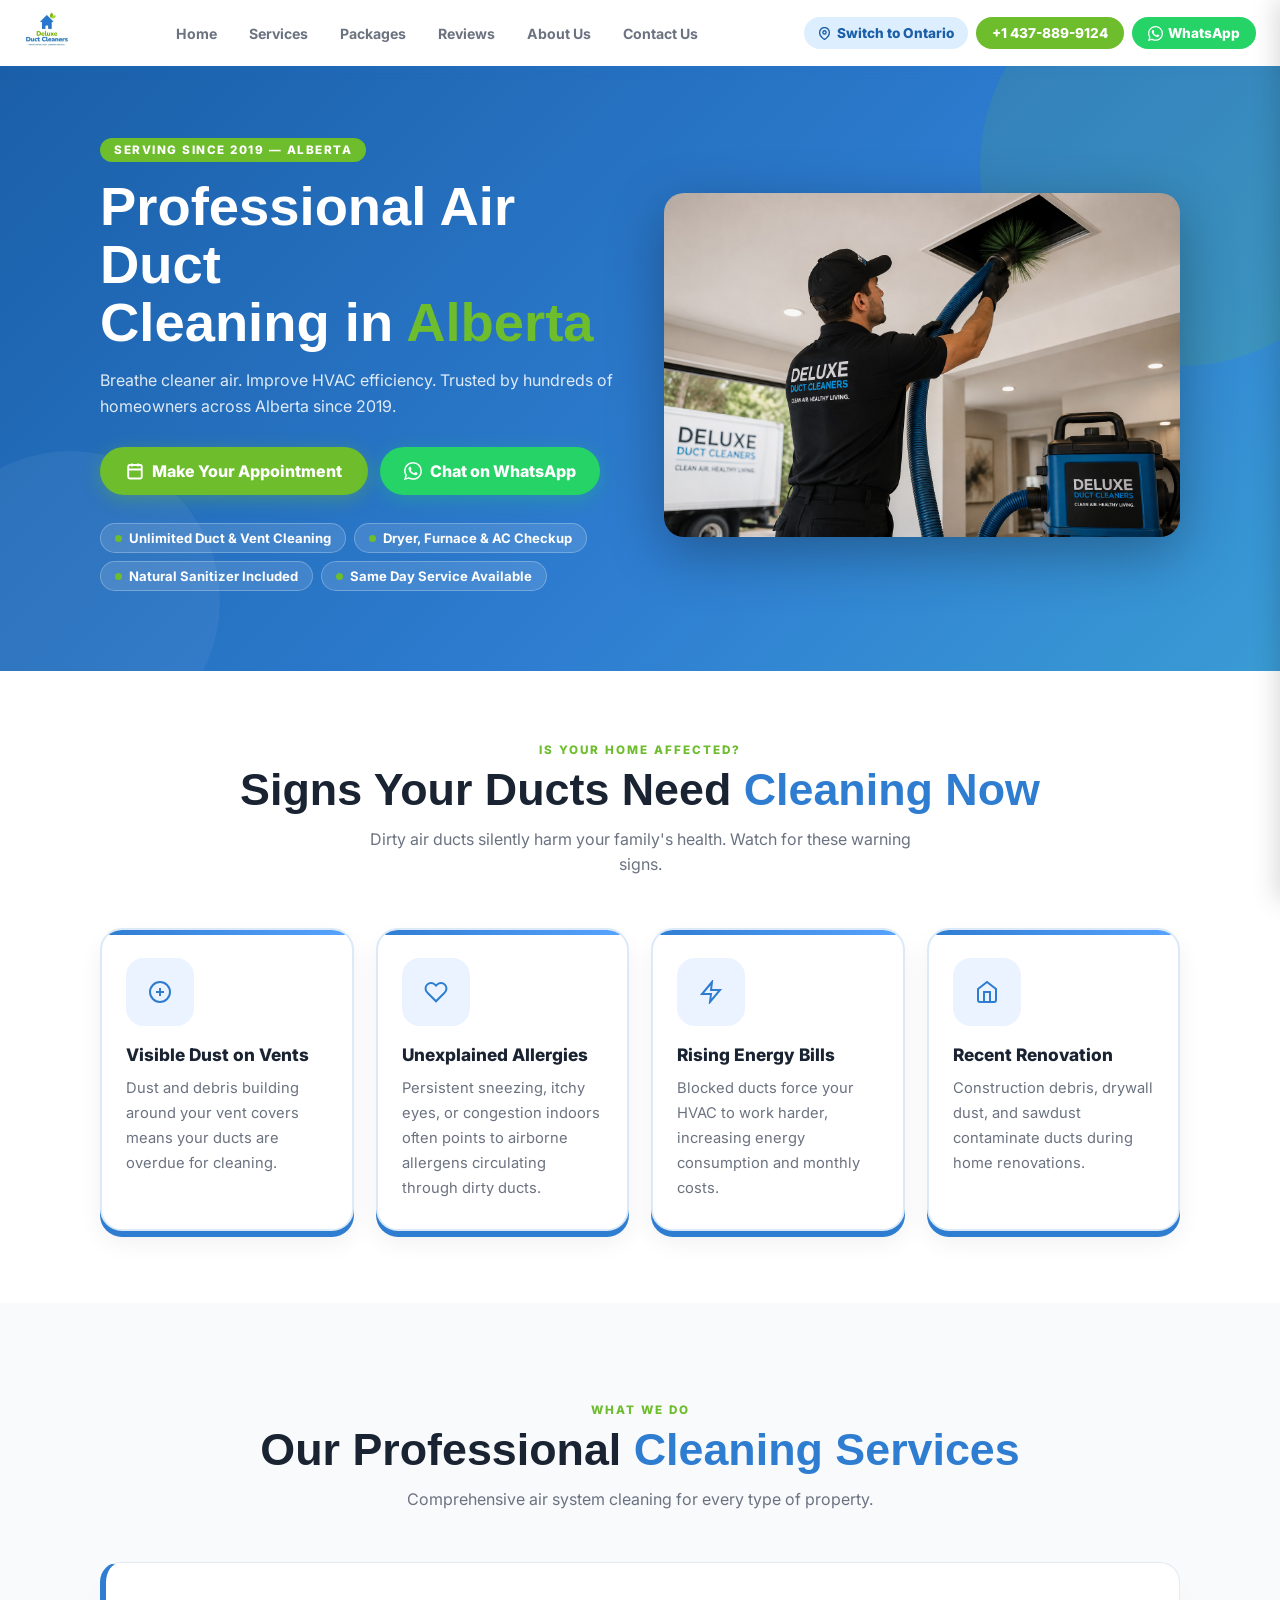
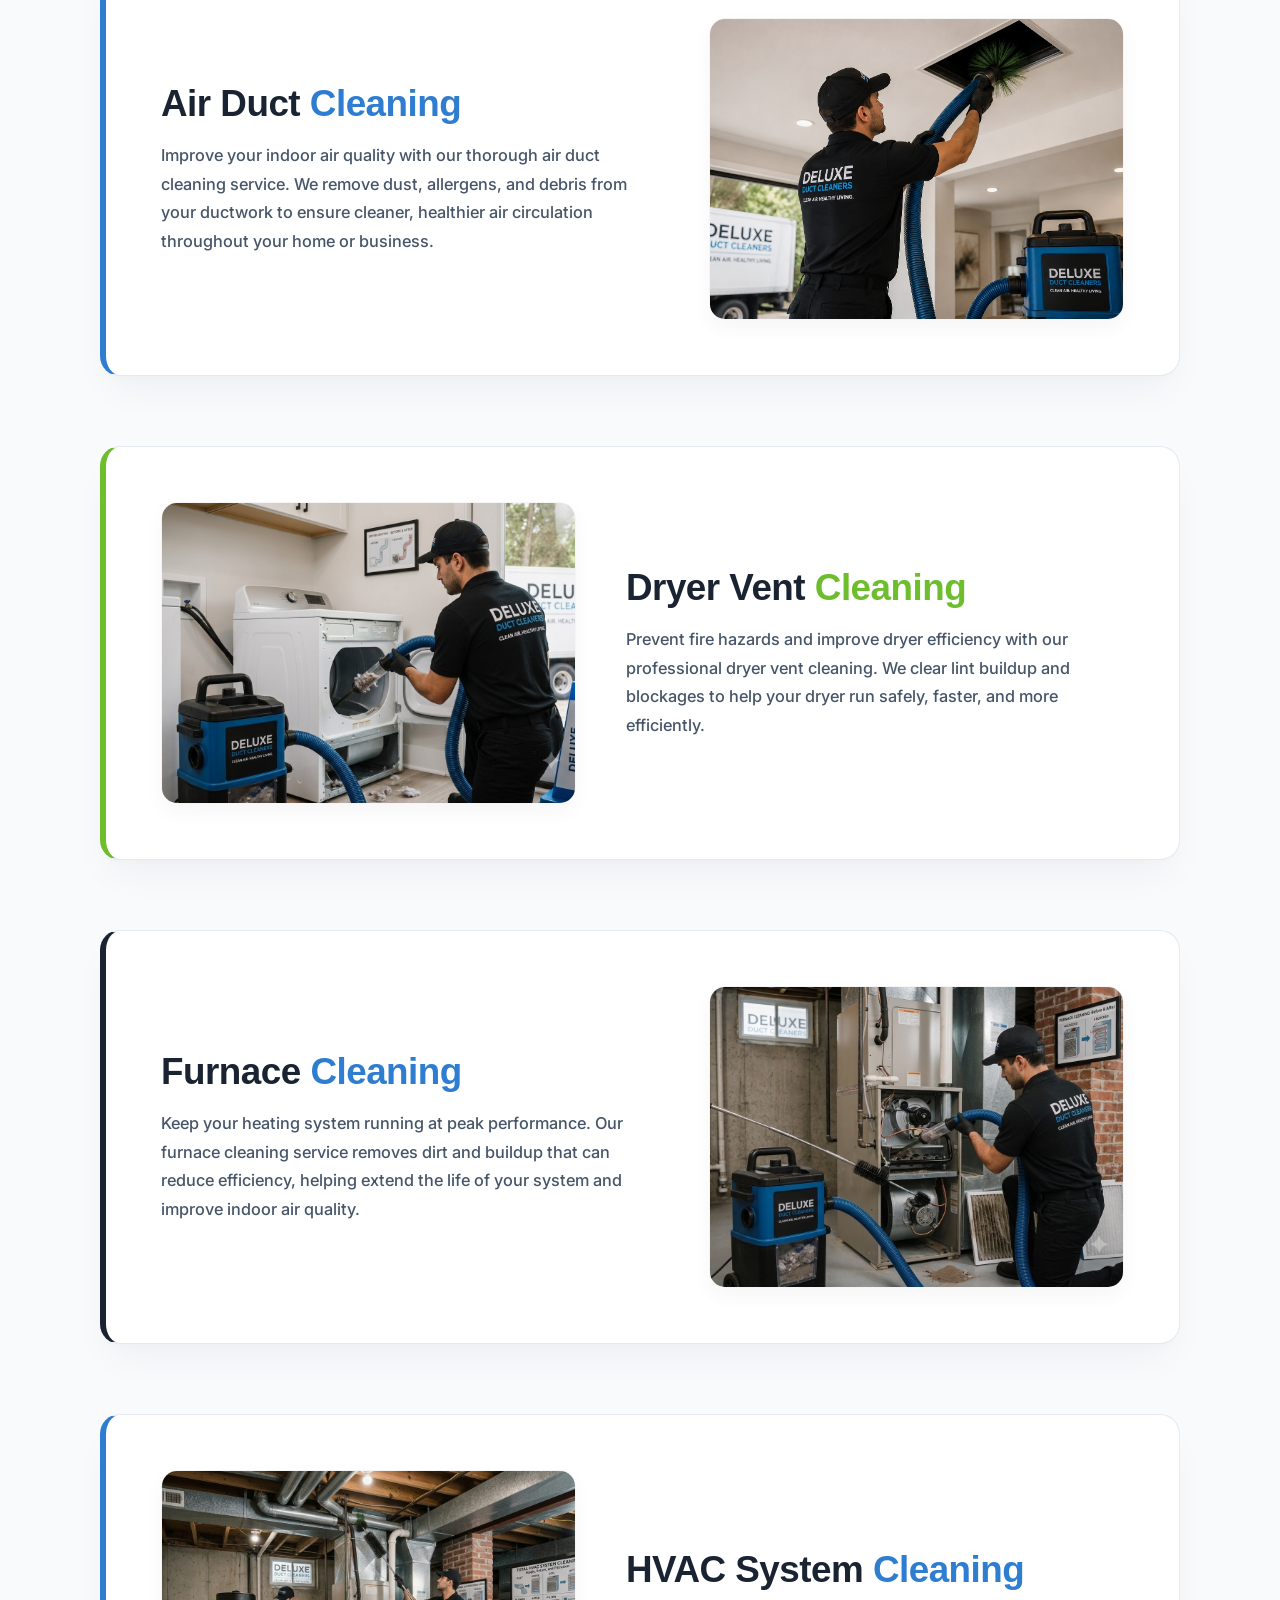
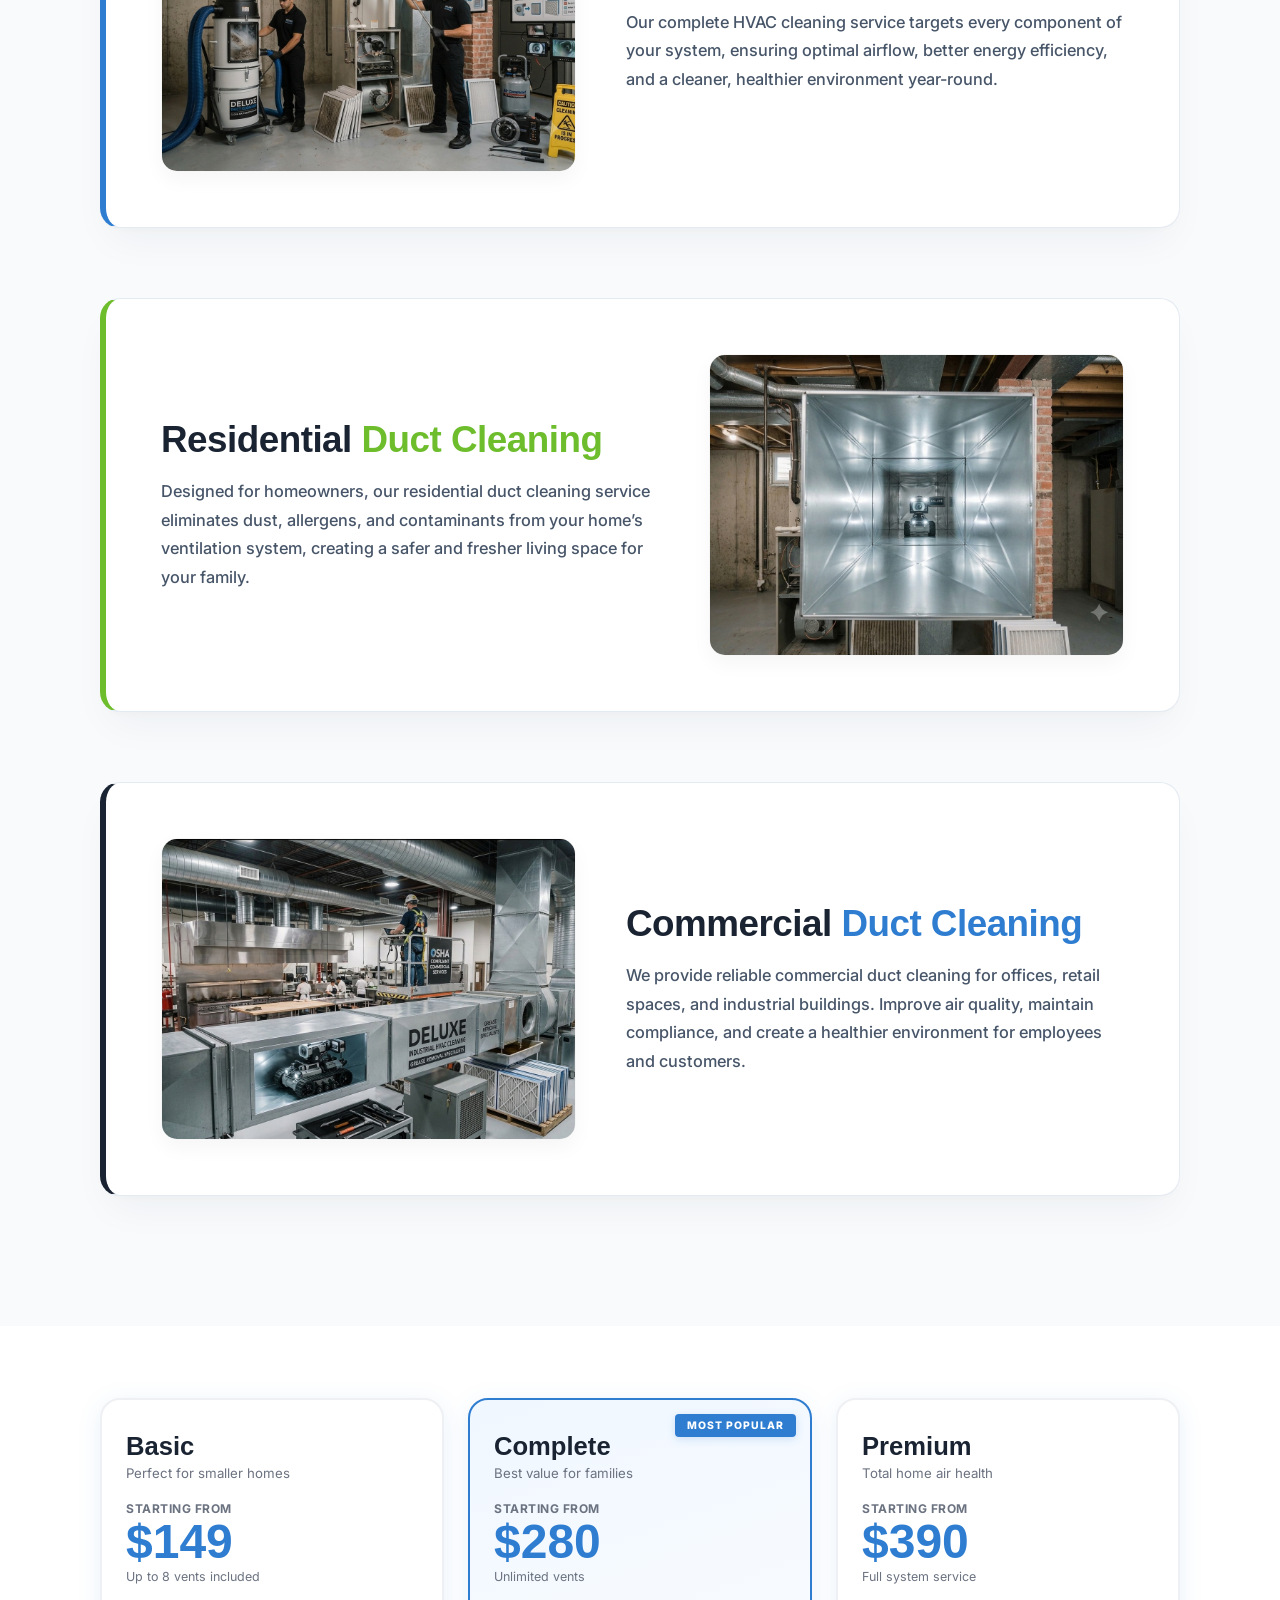
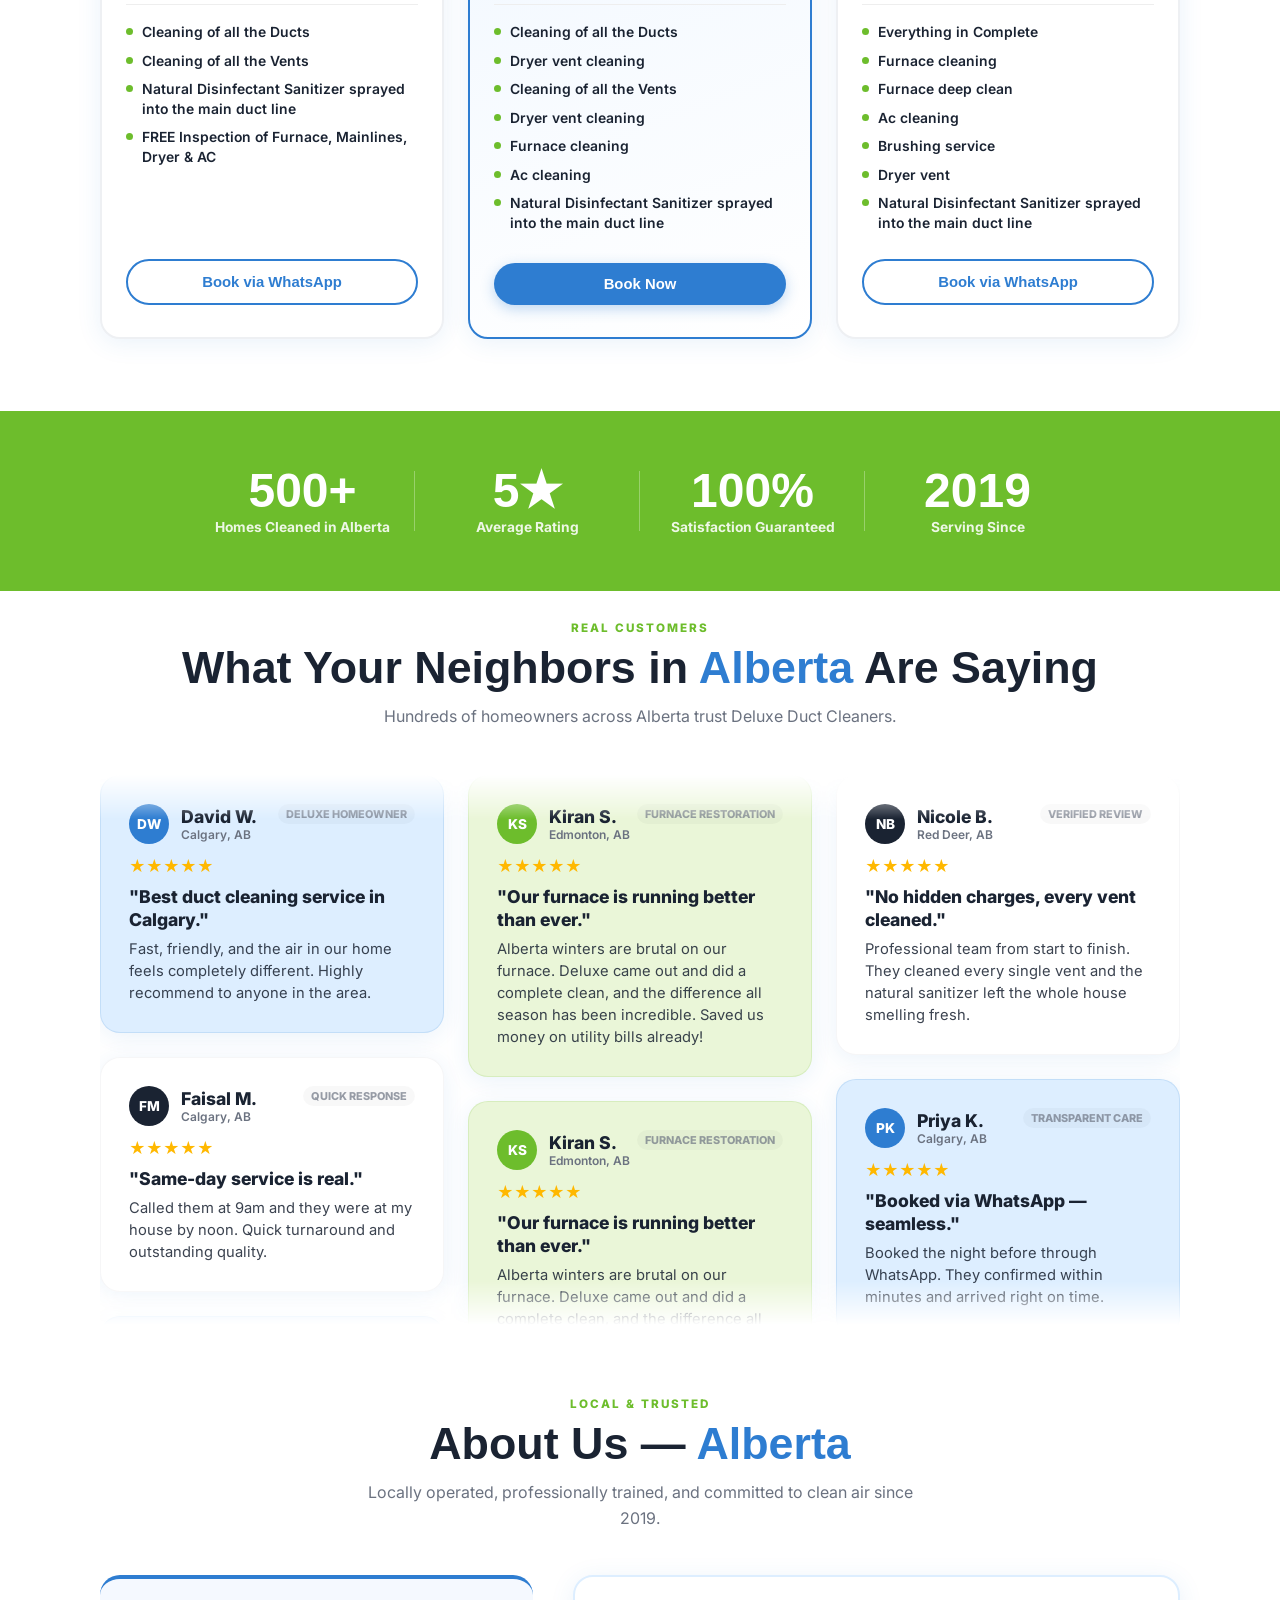
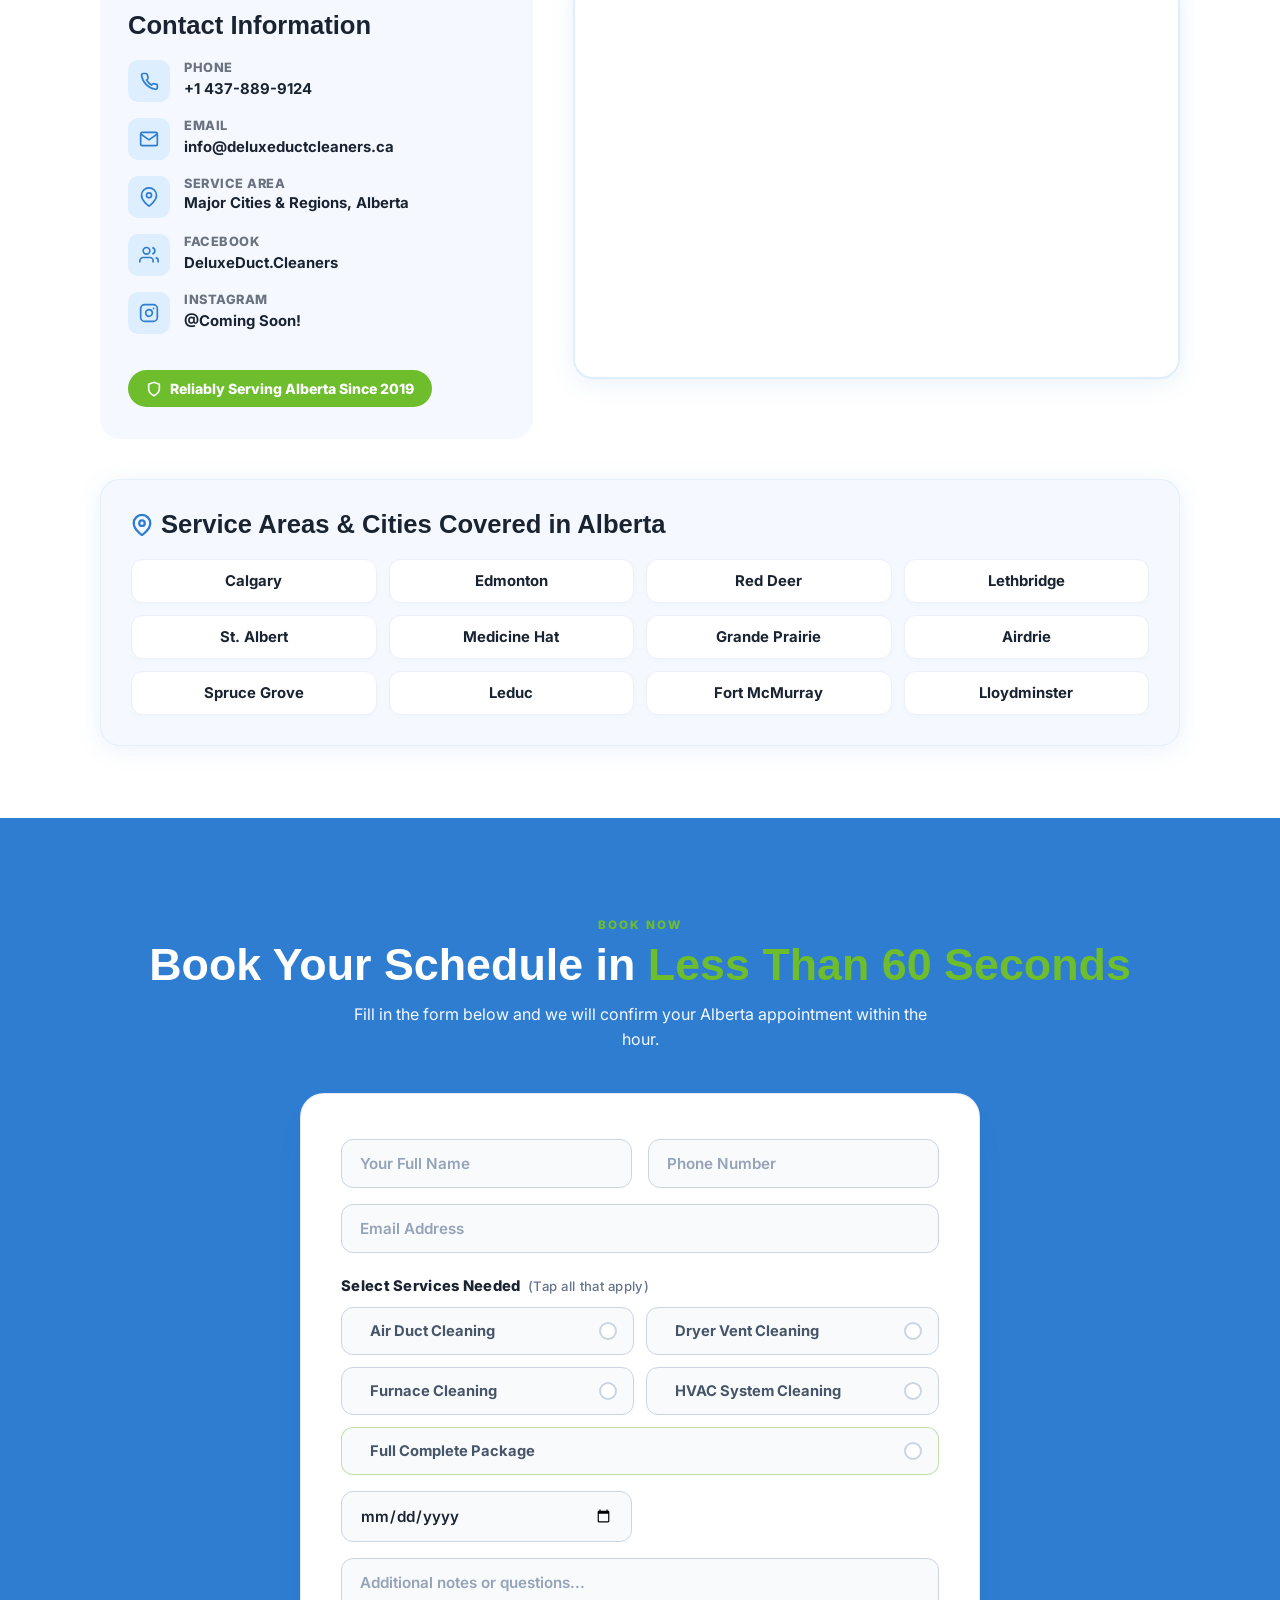
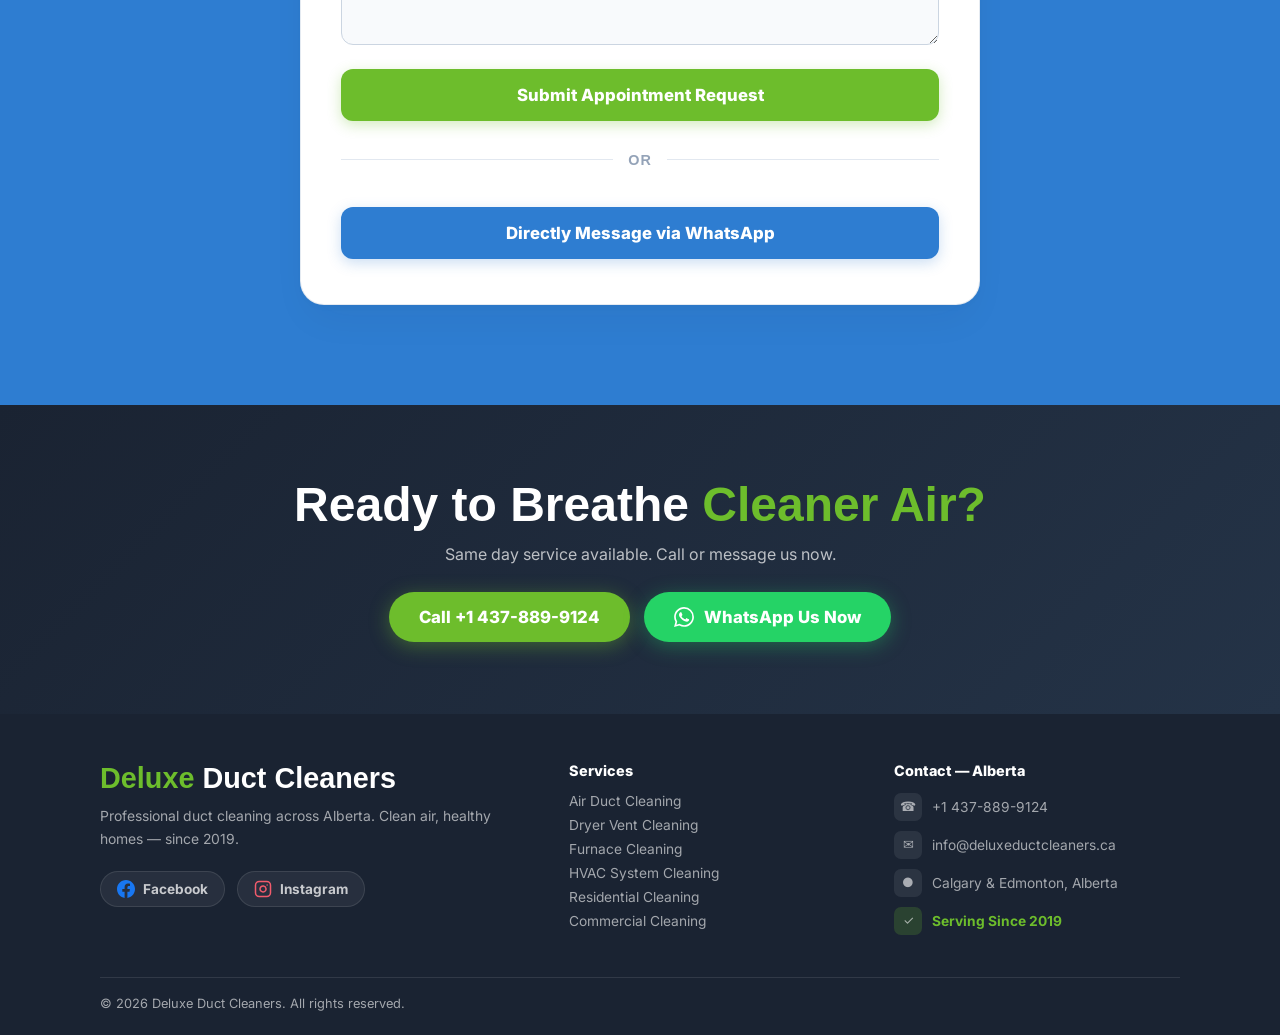
==== commit 6ca66c01: "Update alberta.html" ====
--- a/alberta.html
+++ b/alberta.html
@@ -269,7 +269,7 @@
       
       <div class="pkg-card anim-pop stagger-1">
         <div class="pkg-name">Basic</div> <div class="pkg-tag">Perfect for smaller homes</div> <div class="pkg-price"> <div class="pkg-from">Starting from</div>
-          <div class="pkg-amount">$99</div>
+          <div class="pkg-amount">$149</div>
           <div class="pkg-note">Up to 8 vents included</div>
         </div>
         <div class="pkg-div"></div> <ul class="pkg-features"> <li>Cleaning of all the Ducts</li>
@@ -281,7 +281,7 @@
 
       <div class="pkg-card featured anim-pop stagger-2">
         <div class="pkg-name">Complete</div> <div class="pkg-tag">Best value for families</div> <div class="pkg-price"> <div class="pkg-from">Starting from</div>
-          <div class="pkg-amount">$210</div>
+          <div class="pkg-amount">$280</div>
           <div class="pkg-note">Unlimited vents</div>
         </div>
         <div class="pkg-div"></div> <ul class="pkg-features"> <li>Cleaning of all the Ducts</li>
@@ -296,7 +296,7 @@
 
       <div class="pkg-card anim-pop stagger-3">
         <div class="pkg-name">Premium</div> <div class="pkg-tag">Total home air health</div> <div class="pkg-price"> <div class="pkg-from">Starting from</div>
-          <div class="pkg-amount">$310</div>
+          <div class="pkg-amount">$390</div>
           <div class="pkg-note">Full system service</div>
         </div>
         <div class="pkg-div"></div> <ul class="pkg-features"> <li>Everything in Complete</li>
--- a/assets/style.css
+++ b/assets/style.css
@@ -6,8 +6,21 @@
 }
 *{margin:0;padding:0;box-sizing:border-box;}
 html{scroll-behavior:smooth;}
-body{font-family:'Nunito',sans-serif;background:var(--off);color:var(--dark);overflow-x:hidden;}
-
+/* Apply Inter globally to the entire website */
+:root {
+  --font-primary: 'Inter', sans-serif;
+}
+
+body {
+  font-family: 'Inter', sans-serif !important;
+  -webkit-font-smoothing: antialiased;
+  -moz-osx-font-smoothing: grayscale;
+}
+
+/* Ensure form inputs, buttons, and textareas inherit Inter as well */
+input, select, textarea, button, .finput, .fsub {
+  font-family: 'Inter', sans-serif !important;
+}
 
 
 /* ── NAV ── */
@@ -627,6 +640,41 @@
 .stat-num{font-family:'Barlow Condensed',sans-serif;font-weight:900;font-size:3rem;color:#fff;line-height:1;}
 .stat-label{color:rgba(255,255,255,.88);font-weight:700;font-size:.86rem;margin-top:4px;}
 
+/* Responsive clean stacked grids for smaller tablets and mobile windows */
+@media (max-width: 768px) {
+  .stats-strip {
+    padding: 40px 24px !important;
+  }
+  
+  .stat-item {
+    min-width: 50%; /* Splits into a perfect 2x2 grid */
+    box-sizing: border-box;
+    padding: 20px 10px;
+  }
+  
+  /* ── THE OCD FIX ── */
+  /* Remove the vertical lines on the right side of the grid (2nd and 4th items) */
+  .stat-item:nth-child(2)::after,
+  .stat-item:nth-child(4)::after {
+    display: none !important;
+  }
+  
+  /* Optional: Add a subtle horizontal divider between the top row and bottom row */
+  .stat-item:nth-child(1)::before,
+  .stat-item:nth-child(2)::before {
+    content: '';
+    position: absolute;
+    left: 10%;
+    bottom: 0;
+    width: 80%;
+    height: 1px;
+    background: linear-gradient(to right, transparent, rgba(255, 255, 255, 0.15), transparent) !important;
+  }
+  
+  .stat-num {
+    font-size: 3rem !important;
+  }
+}
 /* ── PREMIUM SMOOTH AUTO-SCROLLING MARQUEE ── */
 .reviews-bg {
   background: var(--off);
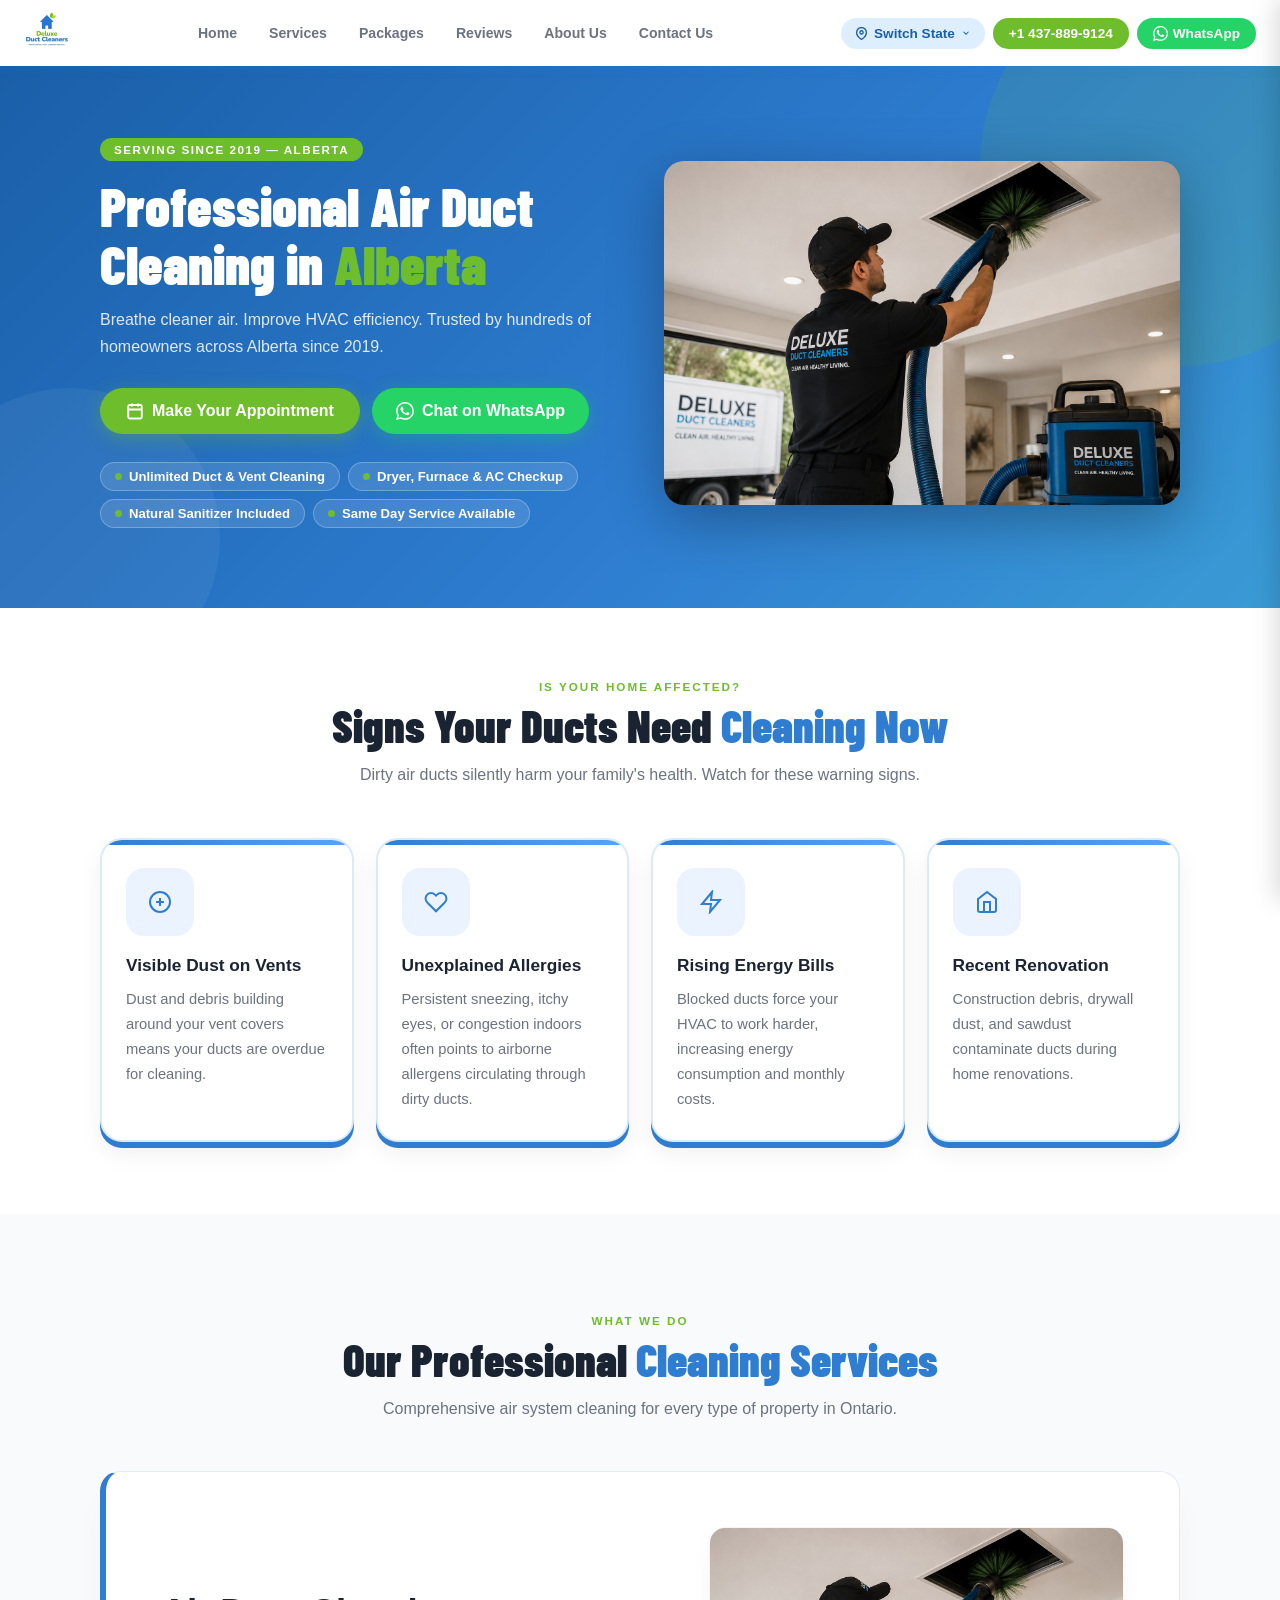
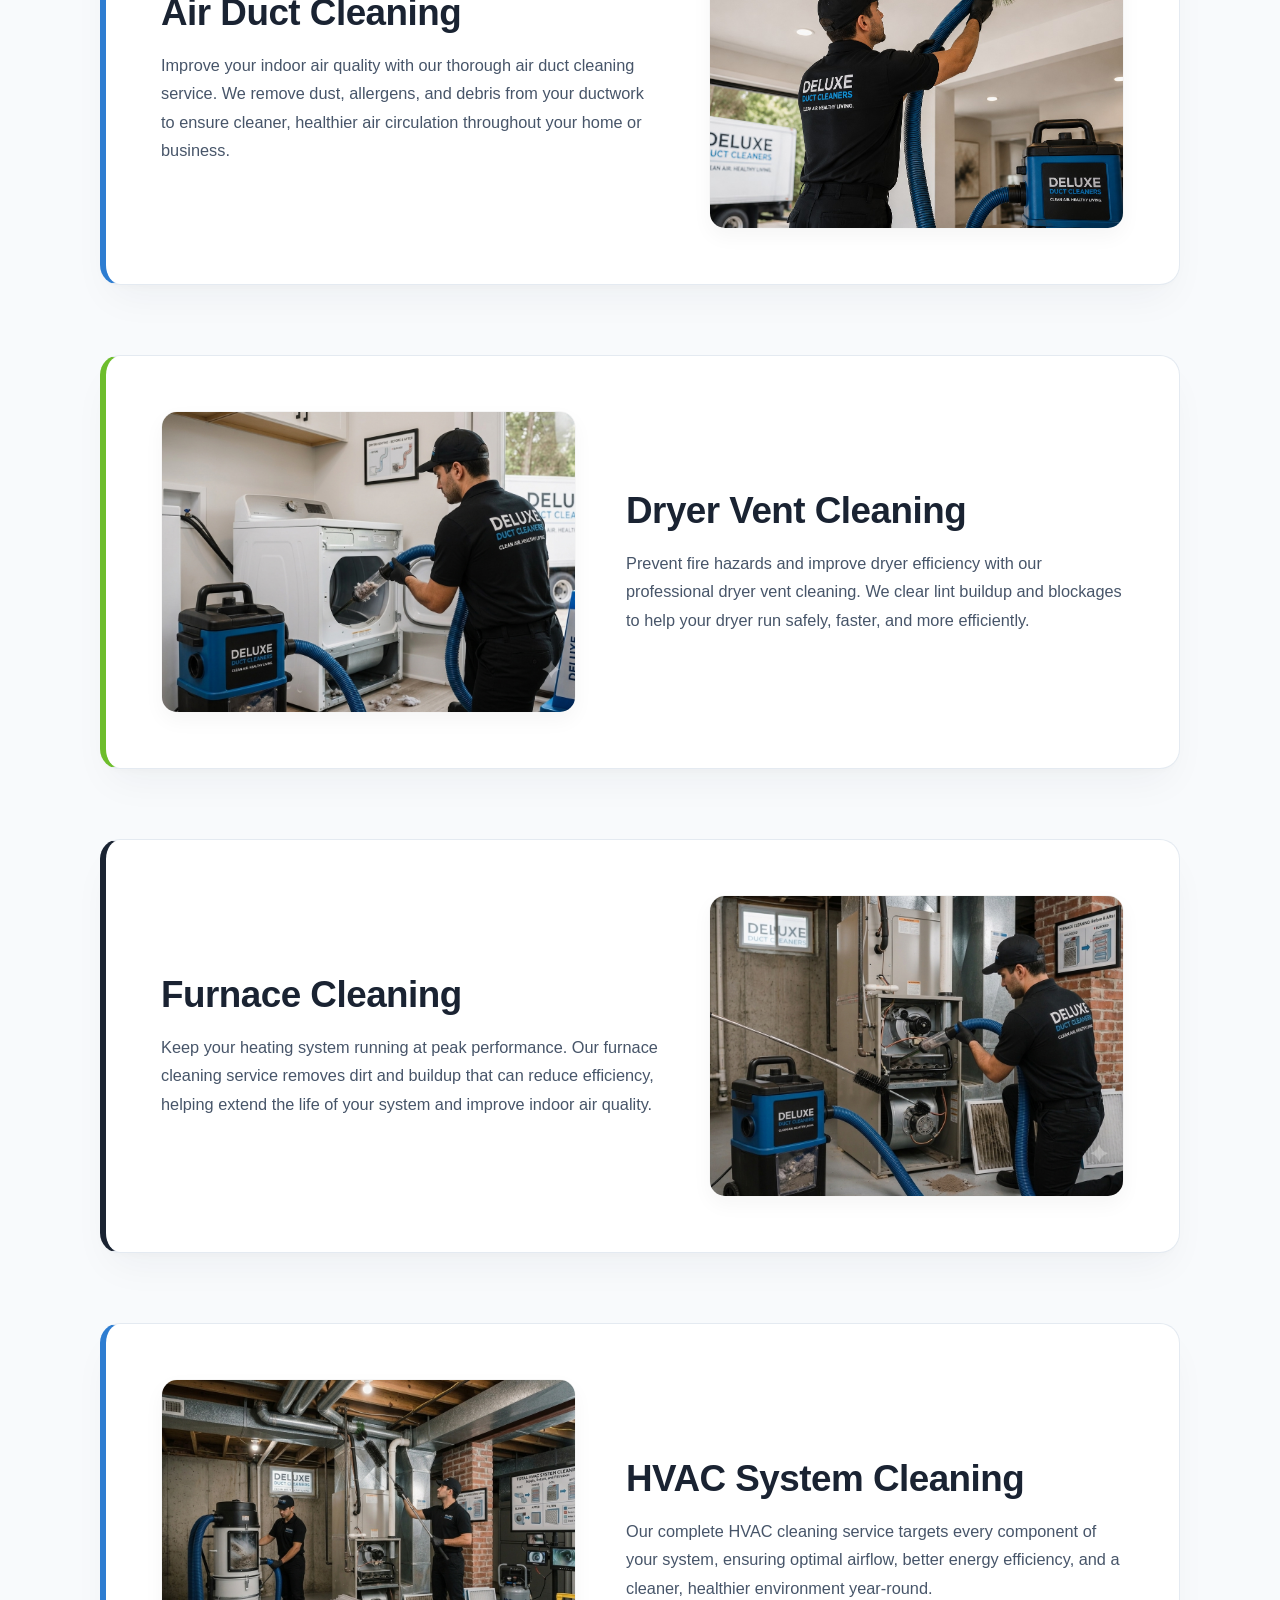
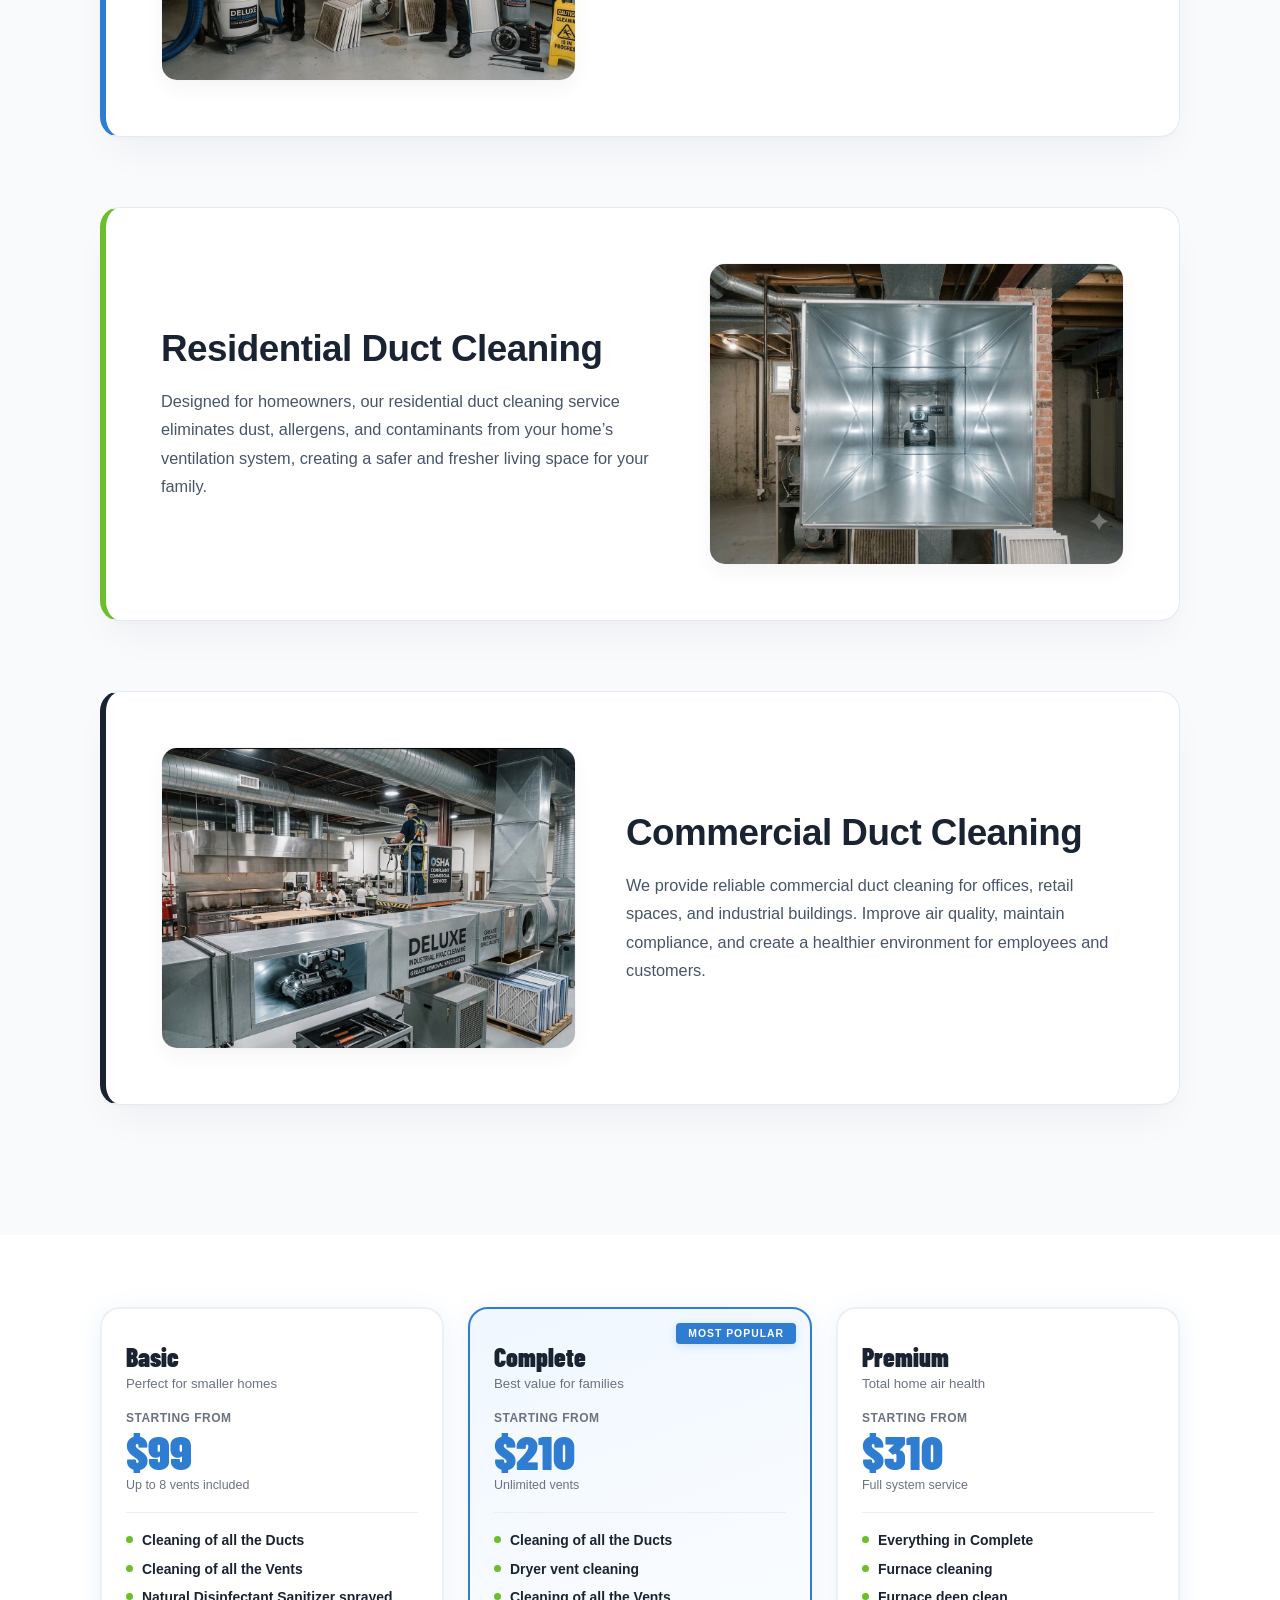
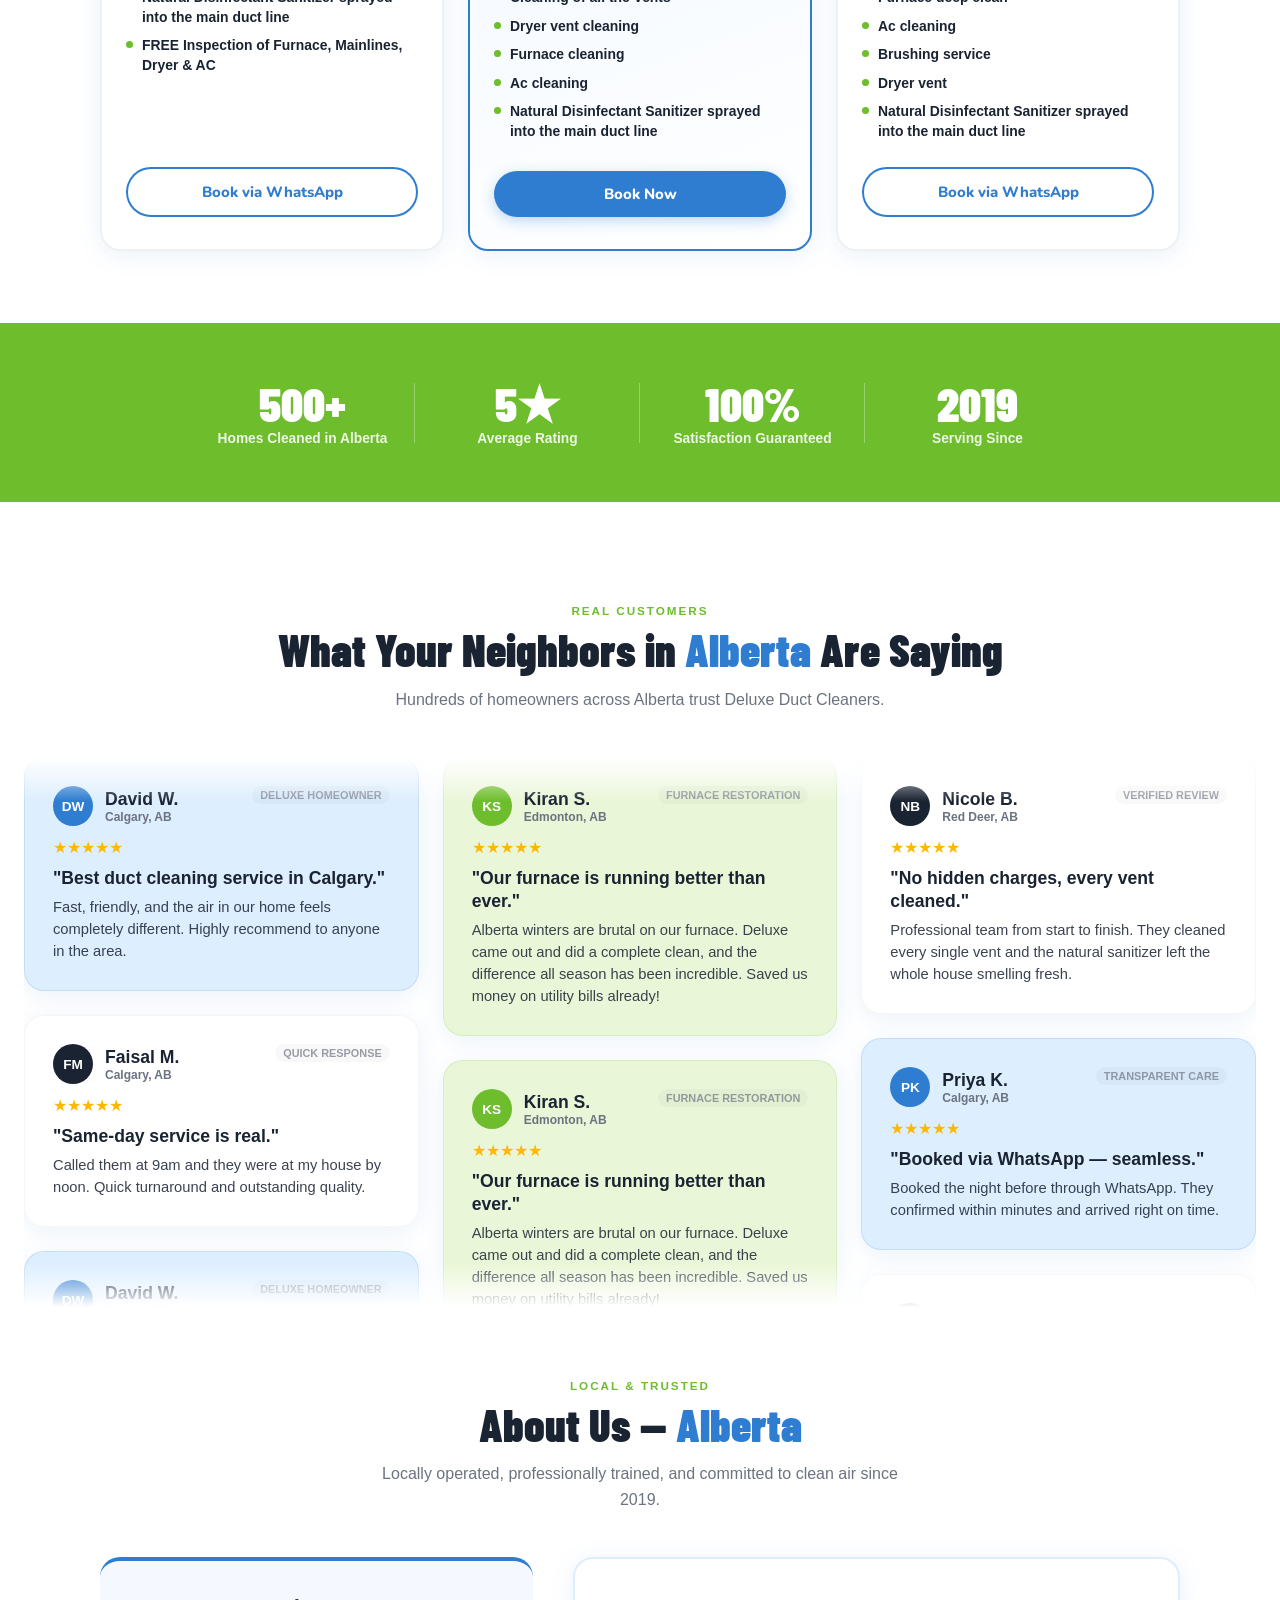
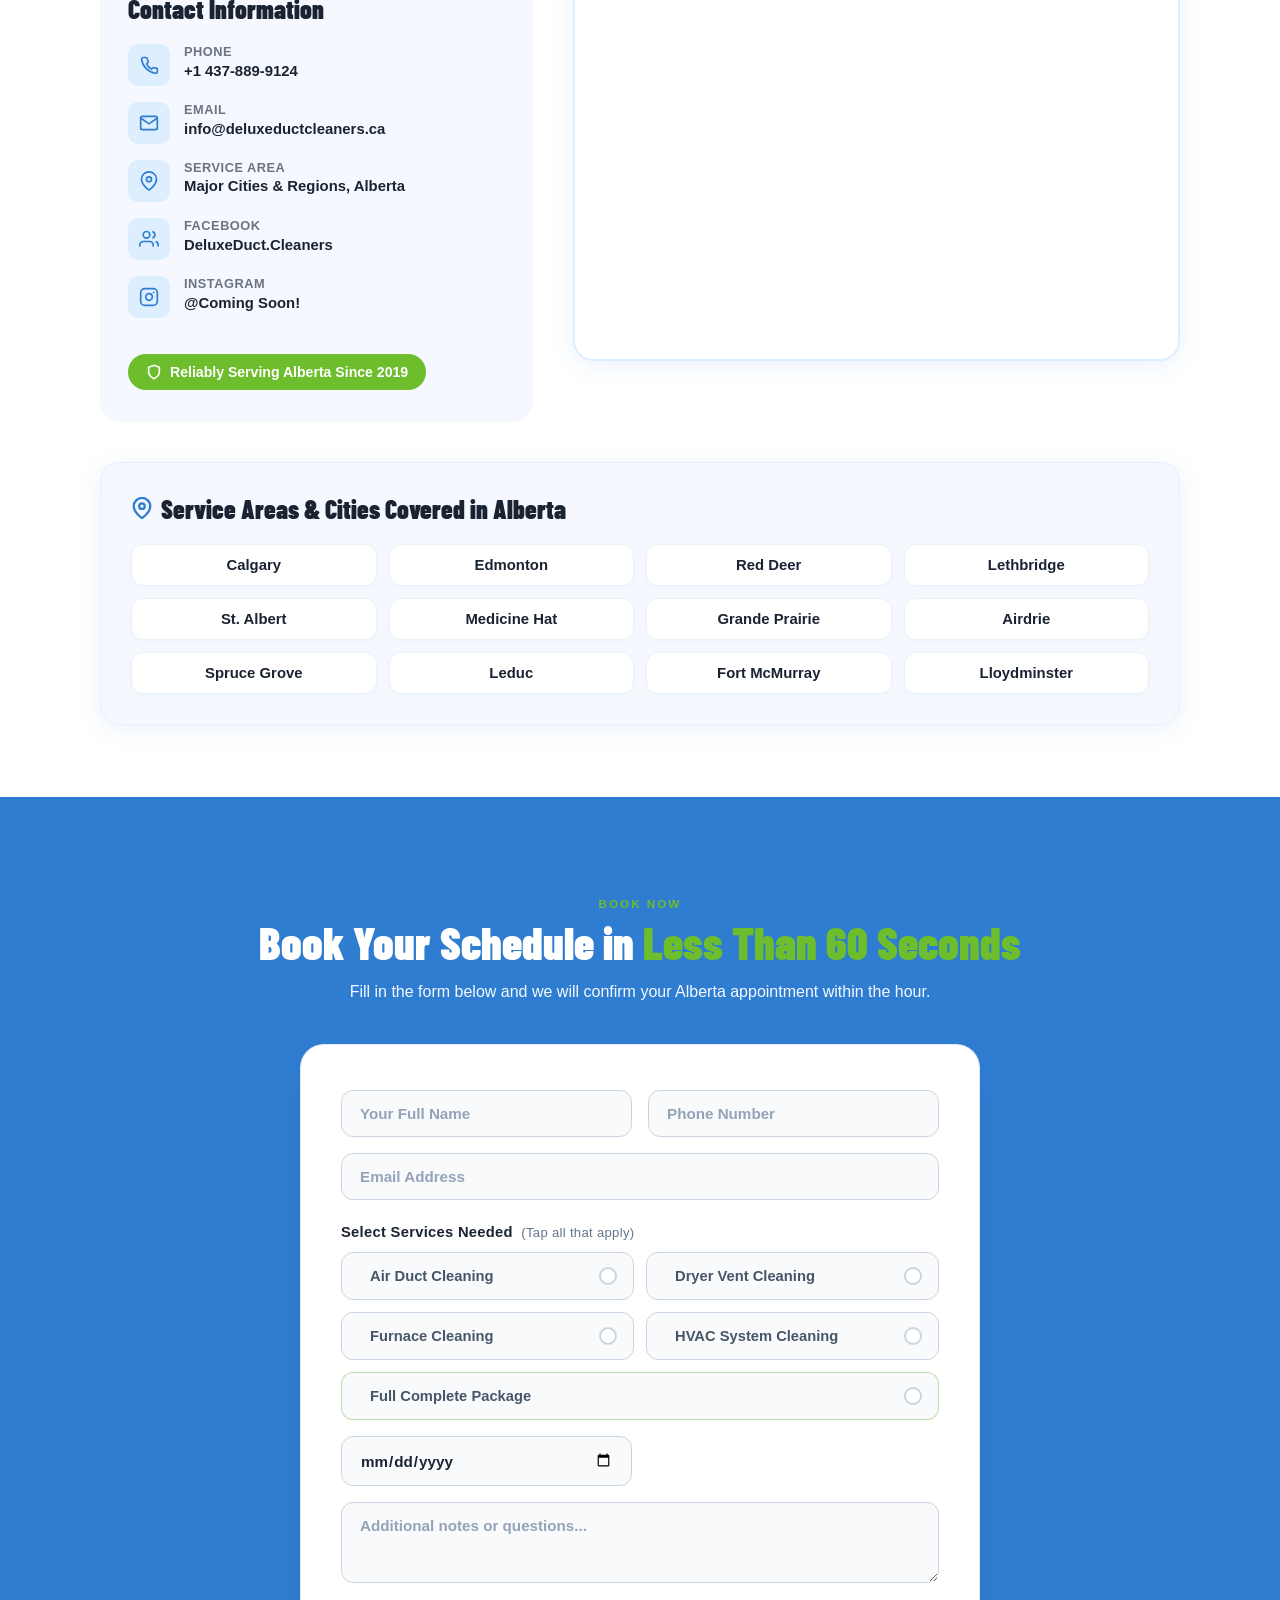
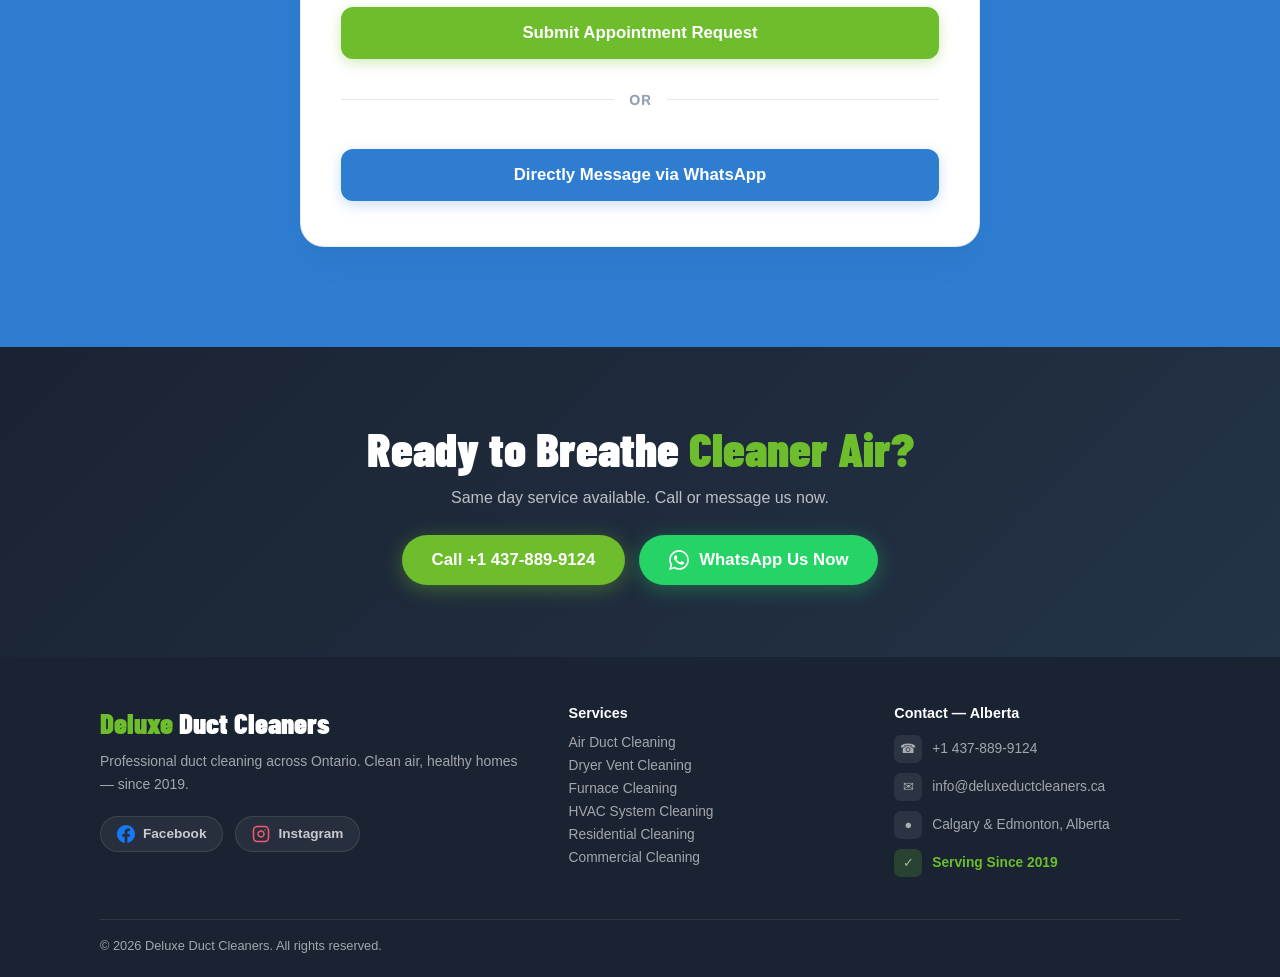
==== commit 352f03cc: "Update alberta.html" ====
--- a/alberta.html
+++ b/alberta.html
@@ -3,36 +3,21 @@
 <head>
 <meta charset="UTF-8">
 <meta name="viewport" content="width=device-width, initial-scale=1.0">
-<!-- UNIQUE ALBERTA META DESCRIPTION -->
-  <meta name="description" content="Professional HVAC, furnace, and air duct cleaning services across Alberta. No hidden fees, verified 5-star ratings, and 100% satisfaction. Book now!">
-  
-  <title>Deluxe Duct Cleaners | Alberta Professional Air Duct Cleaning</title><link rel="preconnect" href="https://fonts.googleapis.com">
-<!-- 1. The Standard Icon for Microsoft Edge / General Browsers -->
-<link rel="icon" type="image/x-icon" href="assets/favicon.ico">
-
-<!-- 2. The High-Res PNG Icon for Google Search Snippets -->
-<link rel="icon" type="image/png" sizes="96x96" href="assets/favicon-96x96.png">
-
-<!-- 3. The Apple Touch Icon for iOS/Safari Mobile Listings -->
-<link rel="apple-touch-icon" sizes="180x180" href="assets/apple-touch-icon.png">
-
-<!-- 4. Web App Manifest Configurations for Android/Chrome Devices -->
-<link rel="manifest" href="/assets/web-app-manifest.json">
-
-<!-- Google Fonts: Inter -->
+<title>Deluxe Duct Cleaners — Alberta</title>
 <link rel="preconnect" href="https://fonts.googleapis.com">
-<link rel="preconnect" href="https://fonts.gstatic.com" crossorigin>
-<link href="https://fonts.googleapis.com/css2?family=Inter:wght@400;500;600;700;800&display=swap" rel="stylesheet">
+<link rel="icon" href="/favicon.ico" type="image/x-icon">
+  <link rel="icon" href="/assets/favicon.png" type="image/png" sizes="32x32">
+  <link href="https://fonts.googleapis.com/css2?family=Nunito:wght@400;600;700;800;900&family=Barlow+Condensed:wght@600;700;800;900&display=swap" rel="stylesheet">
 <link rel="stylesheet" href="assets/style.css">
+
 </head>
 <body>
 
-<!-- OVERLAY + SIDE MENU -->
 <div class="overlay" id="overlay" onclick="closeSM()"></div>
 <div class="sidemenu" id="sidemenu">
   <div class="sm-head">
     <div class="nav-logo"><img src="assets/logo.jpeg" alt="Logo"></div>
-    <button class="sm-close" onclick="closeSM()">&#10005;</button>
+    <button class="sm-close" onclick="closeSM()">✕</button>
   </div>
   <div class="sm-links">
     <a href="#hero" onclick="navigateMobile('hero');return false;">Home</a>
@@ -43,10 +28,13 @@
     <a href="#cta-band" onclick="navigateMobile('cta-band');return false;">Contact Us</a>
 
    <div class="sm-divider"></div>
-    <a href="index.html" class="sm-switch">
-      <svg width="14" height="14" viewBox="0 0 24 24" fill="none" stroke="currentColor" stroke-width="2.5"><path d="M21 10c0 7-9 13-9 13s-9-6-9-13a9 9 0 0118 0z"/><circle cx="12" cy="10" r="3"/></svg>
-      Switch to Ontario Page
-    </a>
+        <div class="sm-loc-label">Switch State</div>
+    <div class="sm-loc-list">
+      <a href="index.html" class="sm-loc-option">Ontario</a>
+      <a href="alberta.html" class="sm-loc-option active">Alberta</a>
+      <a href="saskatchewan.html" class="sm-loc-option">Saskatchewan</a>
+      <a href="british-columbia.html" class="sm-loc-option">British Columbia</a>
+    </div>
   </div>
   <div class="sm-footer">
     <a href="https://wa.me/14378899124" target="_blank" class="sm-wa">
@@ -56,7 +44,6 @@
   </div>
 </div>
 
-<!-- TOP NAV -->
 <nav class="topnav" id="topnav">
   <div class="nav-logo"><img src="assets/logo.jpeg" alt="Logo"></div>
   <div class="nav-center">
@@ -68,10 +55,19 @@
     <a href="#cta-band" onclick="scrollToSection('cta-band');return false;">Contact Us</a>
   </div>
   <div class="nav-right">
-    <a href="index.html" class="loc-toggle">
-      <svg width="13" height="13" viewBox="0 0 24 24" fill="none" stroke="currentColor" stroke-width="2.5"><path d="M21 10c0 7-9 13-9 13s-9-6-9-13a9 9 0 0118 0z"/><circle cx="12" cy="10" r="3"/></svg>
-      Switch to Ontario
-    </a>
+        <div class="loc-dropdown" id="locDropdown">
+      <button type="button" class="loc-toggle" onclick="toggleLocDropdown(event)" aria-haspopup="true" aria-expanded="false">
+        <svg width="13" height="13" viewBox="0 0 24 24" fill="none" stroke="currentColor" stroke-width="2.5"><path d="M21 10c0 7-9 13-9 13s-9-6-9-13a9 9 0 0118 0z"/><circle cx="12" cy="10" r="3"/></svg>
+        Switch State
+        <svg class="loc-caret" width="10" height="10" viewBox="0 0 24 24" fill="none" stroke="currentColor" stroke-width="2.5"><path d="M6 9l6 6 6-6"/></svg>
+      </button>
+      <div class="loc-dropdown-menu" id="locDropdownMenu" role="menu">
+        <a href="index.html" class="loc-option" role="menuitem">Ontario</a>
+        <a href="alberta.html" class="loc-option active" role="menuitem">Alberta</a>
+        <a href="saskatchewan.html" class="loc-option" role="menuitem">Saskatchewan</a>
+        <a href="british-columbia.html" class="loc-option" role="menuitem">British Columbia</a>
+      </div>
+    </div>
     <a href="tel:+14378899124" class="btn-nav-call">+1 437-889-9124</a>
     <a href="https://wa.me/14378899124" target="_blank" class="btn-nav-wa">
       <svg width="15" height="15" viewBox="0 0 24 24" fill="currentColor"><path d="M17.472 14.382c-.297-.149-1.758-.867-2.03-.967-.273-.099-.471-.148-.67.15-.197.297-.767.966-.94 1.164-.173.199-.347.223-.644.075-.297-.15-1.255-.463-2.39-1.475-.883-.788-1.48-1.761-1.653-2.059-.173-.297-.018-.458.13-.606.134-.133.298-.347.446-.52.149-.174.198-.298.298-.497.099-.198.05-.371-.025-.52-.075-.149-.669-1.612-.916-2.207-.242-.579-.487-.5-.669-.51-.173-.008-.371-.01-.57-.01-.198 0-.52.074-.792.372-.272.297-1.04 1.016-1.04 2.479 0 1.462 1.065 2.875 1.213 3.074.149.198 2.096 3.2 5.077 4.487.709.306 1.262.489 1.694.625.712.227 1.36.195 1.871.118.571-.085 1.758-.719 2.006-1.413.248-.694.248-1.289.173-1.413-.074-.124-.272-.198-.57-.347m-5.421 7.403h-.004a9.87 9.87 0 01-5.031-1.378l-.361-.214-3.741.982.998-3.648-.235-.374a9.86 9.86 0 01-1.51-5.26c.001-5.45 4.436-9.884 9.888-9.884 2.64 0 5.122 1.03 6.988 2.898a9.825 9.825 0 012.893 6.994c-.003 5.45-4.437 9.884-9.885 9.884m8.413-18.297A11.815 11.815 0 0012.05 0C5.495 0 .16 5.335.157 11.892c0 2.096.547 4.142 1.588 5.945L.057 24l6.305-1.654a11.882 11.882 0 005.683 1.448h.005c6.554 0 11.89-5.335 11.893-11.893a11.821 11.821 0 00-3.48-8.413Z"/></svg>
@@ -81,11 +77,10 @@
   </div>
 </nav>
 
-<!-- S1: HERO -->
 <section class="hero" id="hero">
   <div class="hero-inner">
     <div class="hero-text">
-      <span class="badge">Serving Since 2019 &mdash; Alberta</span>
+      <span class="badge">Serving Since 2019 — Alberta</span>
       <h1>Professional Air Duct<br>Cleaning in <span>Alberta</span></h1>
       <p>Breathe cleaner air. Improve HVAC efficiency. Trusted by hundreds of homeowners across Alberta since 2019.</p>
       <div class="hero-btns">
@@ -99,8 +94,8 @@
         </a>
       </div>
       <div class="hero-tags">
-        <div class="hero-tag">Unlimited Duct &amp; Vent Cleaning</div>
-        <div class="hero-tag">Dryer, Furnace &amp; AC Checkup</div>
+        <div class="hero-tag">Unlimited Duct & Vent Cleaning</div>
+        <div class="hero-tag">Dryer, Furnace & AC Checkup</div>
         <div class="hero-tag">Natural Sanitizer Included</div>
         <div class="hero-tag">Same Day Service Available</div>
       </div>
@@ -110,7 +105,6 @@
   </div>
 </section>
 
-<!-- S2: PROBLEMS -->
 <section class="section problems-bg" id="problems">
   <div class="container">
     <div class="label anim-fade">Is Your Home Affected?</div>
@@ -176,20 +170,19 @@
 </div>
   </div>
 </section>
-<!-- SERVICES-->
 
 <section class="section services-bg" id="services">
   <div class="container">
-    <div class="label anim-fade" style="text-align: center;">What We Do</div>
-    <h2 class="title anim-fade" style="text-align: center;">Our Professional <span>Cleaning Services</span></h2>
-    <p class="sub anim-fade" style="text-align: center; max-width: 650px; margin: 0 auto 50px auto;">Comprehensive air system cleaning for every type of property.</p>
+    <div class="label anim-fade">What We Do</div>
+    <h2 class="title anim-fade">Our Professional <span>Cleaning Services</span></h2>
+    <p class="sub anim-fade">Comprehensive air system cleaning for every type of property in Ontario.</p>
     
     <div class="svc-stack-container">
 
       <div class="svc-card theme-blue-light">
         <div class="svc-card-body">
           <div class="svc-content">
-            <h3>Air Duct <span>Cleaning</span></h3>
+            <h3>Air Duct Cleaning</h3>
             <p>Improve your indoor air quality with our thorough air duct cleaning service. We remove dust, allergens, and debris from your ductwork to ensure cleaner, healthier air circulation throughout your home or business.</p>
           </div>
           <div class="svc-img">
@@ -201,7 +194,7 @@
       <div class="svc-card theme-green-light">
         <div class="svc-card-body">
           <div class="svc-content">
-            <h3>Dryer Vent <span>Cleaning</span></h3>
+            <h3>Dryer Vent Cleaning</h3>
             <p>Prevent fire hazards and improve dryer efficiency with our professional dryer vent cleaning. We clear lint buildup and blockages to help your dryer run safely, faster, and more efficiently.</p>
           </div>
           <div class="svc-img">
@@ -213,7 +206,7 @@
       <div class="svc-card theme-white">
         <div class="svc-card-body">
           <div class="svc-content">
-            <h3>Furnace <span>Cleaning</span></h3>
+            <h3>Furnace Cleaning</h3>
             <p>Keep your heating system running at peak performance. Our furnace cleaning service removes dirt and buildup that can reduce efficiency, helping extend the life of your system and improve indoor air quality.</p>
           </div>
           <div class="svc-img">
@@ -225,7 +218,7 @@
       <div class="svc-card theme-blue-light">
         <div class="svc-card-body">
           <div class="svc-content">
-            <h3>HVAC System <span>Cleaning</span></h3>
+            <h3>HVAC System Cleaning</h3>
             <p>Our complete HVAC cleaning service targets every component of your system, ensuring optimal airflow, better energy efficiency, and a cleaner, healthier environment year-round.</p>
           </div>
           <div class="svc-img">
@@ -237,7 +230,7 @@
       <div class="svc-card theme-green-light">
         <div class="svc-card-body">
           <div class="svc-content">
-            <h3>Residential <span>Duct Cleaning</span></h3>
+            <h3>Residential Duct Cleaning</h3>
             <p>Designed for homeowners, our residential duct cleaning service eliminates dust, allergens, and contaminants from your home’s ventilation system, creating a safer and fresher living space for your family.</p>
           </div>
           <div class="svc-img">
@@ -249,7 +242,7 @@
       <div class="svc-card theme-white">
         <div class="svc-card-body">
           <div class="svc-content">
-            <h3>Commercial <span>Duct Cleaning</span></h3>
+            <h3>Commercial Duct Cleaning</h3>
             <p>We provide reliable commercial duct cleaning for offices, retail spaces, and industrial buildings. Improve air quality, maintain compliance, and create a healthier environment for employees and customers.</p>
           </div>
           <div class="svc-img">
@@ -262,29 +255,39 @@
   </div>
 </section>
 
-<!--PACKAGES-->
-  <section class="section packages-bg" id="packages">
+<section class="section packages-bg" id="packages">
   <div class="container">
     <div class="pkg-grid">
       
       <div class="pkg-card anim-pop stagger-1">
-        <div class="pkg-name">Basic</div> <div class="pkg-tag">Perfect for smaller homes</div> <div class="pkg-price"> <div class="pkg-from">Starting from</div>
-          <div class="pkg-amount">$149</div>
+        <div class="pkg-name">Basic</div> 
+        <div class="pkg-tag">Perfect for smaller homes</div> 
+        <div class="pkg-price"> 
+          <div class="pkg-from">Starting from</div>
+          <div class="pkg-amount">$99</div>
           <div class="pkg-note">Up to 8 vents included</div>
         </div>
-        <div class="pkg-div"></div> <ul class="pkg-features"> <li>Cleaning of all the Ducts</li>
+        <div class="pkg-div"></div> 
+        <ul class="pkg-features"> 
+          <li>Cleaning of all the Ducts</li>
           <li>Cleaning of all the Vents</li>
           <li>Natural Disinfectant Sanitizer sprayed into the main duct line</li>
           <li>FREE Inspection of Furnace, Mainlines, Dryer &amp; AC</li>
         </ul>
-        <a href="https://wa.me/14378899124" target="_blank" class="pkg-btn pkg-outline">Book via WhatsApp</a> </div>
+        <a href="https://wa.me/14378899124" target="_blank" class="pkg-btn pkg-outline">Book via WhatsApp</a> 
+      </div>
 
       <div class="pkg-card featured anim-pop stagger-2">
-        <div class="pkg-name">Complete</div> <div class="pkg-tag">Best value for families</div> <div class="pkg-price"> <div class="pkg-from">Starting from</div>
-          <div class="pkg-amount">$280</div>
+        <div class="pkg-name">Complete</div> 
+        <div class="pkg-tag">Best value for families</div> 
+        <div class="pkg-price"> 
+          <div class="pkg-from">Starting from</div>
+          <div class="pkg-amount">$210</div>
           <div class="pkg-note">Unlimited vents</div>
         </div>
-        <div class="pkg-div"></div> <ul class="pkg-features"> <li>Cleaning of all the Ducts</li>
+        <div class="pkg-div"></div> 
+        <ul class="pkg-features"> 
+          <li>Cleaning of all the Ducts</li>
           <li>Dryer vent cleaning</li>
           <li>Cleaning of all the Vents</li>
           <li>Dryer vent cleaning</li>
@@ -292,14 +295,20 @@
           <li>Ac cleaning</li>
           <li>Natural Disinfectant Sanitizer sprayed into the main duct line</li>
         </ul>
-        <a href="#" class="pkg-btn pkg-fill">Book Now</a> </div>
+        <a href="#" class="pkg-btn pkg-fill">Book Now</a> 
+      </div>
 
       <div class="pkg-card anim-pop stagger-3">
-        <div class="pkg-name">Premium</div> <div class="pkg-tag">Total home air health</div> <div class="pkg-price"> <div class="pkg-from">Starting from</div>
-          <div class="pkg-amount">$390</div>
+        <div class="pkg-name">Premium</div> 
+        <div class="pkg-tag">Total home air health</div> 
+        <div class="pkg-price"> 
+          <div class="pkg-from">Starting from</div>
+          <div class="pkg-amount">$310</div>
           <div class="pkg-note">Full system service</div>
         </div>
-        <div class="pkg-div"></div> <ul class="pkg-features"> <li>Everything in Complete</li>
+        <div class="pkg-div"></div> 
+        <ul class="pkg-features"> 
+          <li>Everything in Complete</li>
           <li>Furnace cleaning</li>
           <li>Furnace deep clean</li>
           <li>Ac cleaning</li>
@@ -307,164 +316,160 @@
           <li>Dryer vent</li>
           <li>Natural Disinfectant Sanitizer sprayed into the main duct line</li>
         </ul>
-        <a href="https://wa.me/14378899124" target="_blank" class="pkg-btn pkg-outline">Book via WhatsApp</a> </div>
-
-    </div>
-  </div>
-</section>
-
-<!-- STATS -->
-<!-- STATS -->
+        <a href="https://wa.me/14378899124" target="_blank" class="pkg-btn pkg-outline">Book via WhatsApp</a> 
+      </div>
+
+    </div>
+  </div>
+</section>
+
 <div class="stats-strip">
   <div class="stats-row">
     <div class="stat-item"><div class="stat-num">500+</div><div class="stat-label">Homes Cleaned in Alberta</div></div>
-    <div class="stat-item"><div class="stat-num">5&#9733;</div><div class="stat-label">Average Rating</div></div>
+    <div class="stat-item"><div class="stat-num">5★</div><div class="stat-label">Average Rating</div></div>
     <div class="stat-item"><div class="stat-num">100%</div><div class="stat-label">Satisfaction Guaranteed</div></div>
     <div class="stat-item"><div class="stat-num">2019</div><div class="stat-label">Serving Since</div></div>
   </div>
 </div>
-<!--REVIEWS-->
- <div class="container" id="reviews">
-  <div class="label anim-fade" style="padding-top: 30px;">Real Customers</div>
+
+<section class="section reviews-section" id="reviews" style="padding-bottom:0;">
+  <div class="container">
+    <div class="label anim-fade" style="padding-top: 30px;">Real Customers</div>
     <h2 class="title anim-fade">What Your Neighbors in <span>Alberta</span> Are Saying </h2>
-    <p class="sub anim-fade">Hundreds of homeowners across Alberta trust Deluxe Duct Cleaners.
-
-</p>
-<div class="reviews-marquee-track">
+    <p class="sub anim-fade">Hundreds of homeowners across Alberta trust Deluxe Duct Cleaners.</p>
+  </div>
   
-  <div class="rev-marquee-col scroll-up">
-    <div class="rev-marquee-group">
-      <div class="rev-float-card theme-blue">
-        <div class="rev-card-header">
-          <div class="rev-avatar">DW</div>
-          <div class="rev-meta"><h3>David W.</h3><div class="rev-location">Calgary, AB</div></div>
-          <span class="rev-badge-tag">Deluxe Homeowner</span>
-        </div>
-        <div class="stars">★★★★★</div>
-        <p class="rev-quote">"Best duct cleaning service in Calgary."</p>
-        <p class="rev-fulltext">Fast, friendly, and the air in our home feels completely different. Highly recommend to anyone in the area.</p>
-      </div>
-      <div class="rev-float-card theme-white">
-        <div class="rev-card-header">
-          <div class="rev-avatar">FM</div>
-          <div class="rev-meta"><h3>Faisal M.</h3><div class="rev-location">Calgary, AB</div></div>
-          <span class="rev-badge-tag">Quick Response</span>
-        </div>
-        <div class="stars">★★★★★</div>
-        <p class="rev-quote">"Same-day service is real."</p>
-        <p class="rev-fulltext">Called them at 9am and they were at my house by noon. Quick turnaround and outstanding quality.</p>
-      </div>
-    </div>
-    <div class="rev-marquee-group" aria-hidden="true">
-      <div class="rev-float-card theme-blue">
-        <div class="rev-card-header">
-          <div class="rev-avatar">DW</div>
-          <div class="rev-meta"><h3>David W.</h3><div class="rev-location">Calgary, AB</div></div>
-          <span class="rev-badge-tag">Deluxe Homeowner</span>
-        </div>
-        <div class="stars">★★★★★</div>
-        <p class="rev-quote">"Best duct cleaning service in Calgary."</p>
-        <p class="rev-fulltext">Fast, friendly, and the air in our home feels completely different. Highly recommend to anyone in the area.</p>
-      </div>
-      <div class="rev-float-card theme-white">
-        <div class="rev-card-header">
-          <div class="rev-avatar">FM</div>
-          <div class="rev-meta"><h3>Faisal M.</h3><div class="rev-location">Calgary, AB</div></div>
-          <span class="rev-badge-tag">Quick Response</span>
-        </div>
-        <div class="stars">★★★★★</div>
-        <p class="rev-quote">"Same-day service is real."</p>
-        <p class="rev-fulltext">Called them at 9am and they were at my house by noon. Quick turnaround and outstanding quality.</p>
-      </div>
-    </div>
-  </div>
-
-  <div class="rev-marquee-col scroll-down">
-    <div class="rev-marquee-group">
-      <div class="rev-float-card theme-green">
-        <div class="rev-card-header">
-          <div class="rev-avatar">KS</div>
-          <div class="rev-meta"><h3>Kiran S.</h3><div class="rev-location">Edmonton, AB</div></div>
-          <span class="rev-badge-tag">Furnace Restoration</span>
-        </div>
-        <div class="stars">★★★★★</div>
-        <p class="rev-quote">"Our furnace is running better than ever."</p>
-        <p class="rev-fulltext">Alberta winters are brutal on our furnace. Deluxe came out and did a complete clean, and the difference all season has been incredible. Saved us money on utility bills already!</p>
-      </div>
-    </div>
-    <div class="rev-marquee-group" aria-hidden="true">
-      <div class="rev-float-card theme-green">
-        <div class="rev-card-header">
-          <div class="rev-avatar">KS</div>
-          <div class="rev-meta"><h3>Kiran S.</h3><div class="rev-location">Edmonton, AB</div></div>
-          <span class="rev-badge-tag">Furnace Restoration</span>
-        </div>
-        <div class="stars">★★★★★</div>
-        <p class="rev-quote">"Our furnace is running better than ever."</p>
-        <p class="rev-fulltext">Alberta winters are brutal on our furnace. Deluxe came out and did a complete clean, and the difference all season has been incredible. Saved us money on utility bills already!</p>
-      </div>
-    </div>
-  </div>
-
-  <div class="rev-marquee-col scroll-up">
-    <div class="rev-marquee-group">
-      <div class="rev-float-card theme-white">
-        <div class="rev-card-header">
-          <div class="rev-avatar">NB</div>
-          <div class="rev-meta"><h3>Nicole B.</h3><div class="rev-location">Red Deer, AB</div></div>
-          <span class="rev-badge-tag">Verified Review</span>
-        </div>
-        <div class="stars">★★★★★</div>
-        <p class="rev-quote">"No hidden charges, every vent cleaned."</p>
-        <p class="rev-fulltext">Professional team from start to finish. They cleaned every single vent and the natural sanitizer left the whole house smelling fresh.</p>
-      </div>
-      <div class="rev-float-card theme-blue">
-        <div class="rev-card-header">
-          <div class="rev-avatar">PK</div>
-          <div class="rev-meta"><h3>Priya K.</h3><div class="rev-location">Calgary, AB</div></div>
-          <span class="rev-badge-tag">Transparent Care</span>
-        </div>
-        <div class="stars">★★★★★</div>
-        <p class="rev-quote">"Booked via WhatsApp — seamless."</p>
-        <p class="rev-fulltext">Booked the night before through WhatsApp. They confirmed within minutes and arrived right on time.</p>
-      </div>
-    </div>
-    <div class="rev-marquee-group" aria-hidden="true">
-      <div class="rev-float-card theme-white">
-        <div class="rev-card-header">
-          <div class="rev-avatar">NB</div>
-          <div class="rev-meta"><h3>Nicole B.</h3><div class="rev-location">Red Deer, AB</div></div>
-          <span class="rev-badge-tag">Verified Review</span>
-        </div>
-        <div class="stars">★★★★★</div>
-        <p class="rev-quote">"No hidden charges, every vent cleaned."</p>
-        <p class="rev-fulltext">Professional team from start to finish. They cleaned every single vent and the natural sanitizer left the whole house smelling fresh.</p>
-      </div>
-      <div class="rev-float-card theme-blue">
-        <div class="rev-card-header">
-          <div class="rev-avatar">PK</div>
-          <div class="rev-meta"><h3>Priya K.</h3><div class="rev-location">Calgary, AB</div></div>
-          <span class="rev-badge-tag">Transparent Care</span>
-        </div>
-        <div class="stars">★★★★★</div>
-        <p class="rev-quote">"Booked via WhatsApp — seamless."</p>
-        <p class="rev-fulltext">Booked the night before through WhatsApp. They confirmed within minutes and arrived right on time.</p>
-      </div>
-    </div>
-  </div>
-
-</div>
-</div>
-<!-- S6: CONTACT + MAP -->
-<!-- S6: CONTACT + MAP -->
+  <div class="reviews-marquee-track">
+    <div class="rev-marquee-col scroll-up">
+      <div class="rev-marquee-group">
+        <div class="rev-float-card theme-blue">
+          <div class="rev-card-header">
+            <div class="rev-avatar">DW</div>
+            <div class="rev-meta"><h3>David W.</h3><div class="rev-location">Calgary, AB</div></div>
+            <span class="rev-badge-tag">Deluxe Homeowner</span>
+          </div>
+          <div class="stars">★★★★★</div>
+          <p class="rev-quote">"Best duct cleaning service in Calgary."</p>
+          <p class="rev-fulltext">Fast, friendly, and the air in our home feels completely different. Highly recommend to anyone in the area.</p>
+        </div>
+        <div class="rev-float-card theme-white">
+          <div class="rev-card-header">
+            <div class="rev-avatar">FM</div>
+            <div class="rev-meta"><h3>Faisal M.</h3><div class="rev-location">Calgary, AB</div></div>
+            <span class="rev-badge-tag">Quick Response</span>
+          </div>
+          <div class="stars">★★★★★</div>
+          <p class="rev-quote">"Same-day service is real."</p>
+          <p class="rev-fulltext">Called them at 9am and they were at my house by noon. Quick turnaround and outstanding quality.</p>
+        </div>
+      </div>
+      <div class="rev-marquee-group" aria-hidden="true">
+        <div class="rev-float-card theme-blue">
+          <div class="rev-card-header">
+            <div class="rev-avatar">DW</div>
+            <div class="rev-meta"><h3>David W.</h3><div class="rev-location">Calgary, AB</div></div>
+            <span class="rev-badge-tag">Deluxe Homeowner</span>
+          </div>
+          <div class="stars">★★★★★</div>
+          <p class="rev-quote">"Best duct cleaning service in Calgary."</p>
+          <p class="rev-fulltext">Fast, friendly, and the air in our home feels completely different. Highly recommend to anyone in the area.</p>
+        </div>
+        <div class="rev-float-card theme-white">
+          <div class="rev-card-header">
+            <div class="rev-avatar">FM</div>
+            <div class="rev-meta"><h3>Faisal M.</h3><div class="rev-location">Calgary, AB</div></div>
+            <span class="rev-badge-tag">Quick Response</span>
+          </div>
+          <div class="stars">★★★★★</div>
+          <p class="rev-quote">"Same-day service is real."</p>
+          <p class="rev-fulltext">Called them at 9am and they were at my house by noon. Quick turnaround and outstanding quality.</p>
+        </div>
+      </div>
+    </div>
+
+    <div class="rev-marquee-col scroll-down">
+      <div class="rev-marquee-group">
+        <div class="rev-float-card theme-green">
+          <div class="rev-card-header">
+            <div class="rev-avatar">KS</div>
+            <div class="rev-meta"><h3>Kiran S.</h3><div class="rev-location">Edmonton, AB</div></div>
+            <span class="rev-badge-tag">Furnace Restoration</span>
+          </div>
+          <div class="stars">★★★★★</div>
+          <p class="rev-quote">"Our furnace is running better than ever."</p>
+          <p class="rev-fulltext">Alberta winters are brutal on our furnace. Deluxe came out and did a complete clean, and the difference all season has been incredible. Saved us money on utility bills already!</p>
+        </div>
+      </div>
+      <div class="rev-marquee-group" aria-hidden="true">
+        <div class="rev-float-card theme-green">
+          <div class="rev-card-header">
+            <div class="rev-avatar">KS</div>
+            <div class="rev-meta"><h3>Kiran S.</h3><div class="rev-location">Edmonton, AB</div></div>
+            <span class="rev-badge-tag">Furnace Restoration</span>
+          </div>
+          <div class="stars">★★★★★</div>
+          <p class="rev-quote">"Our furnace is running better than ever."</p>
+          <p class="rev-fulltext">Alberta winters are brutal on our furnace. Deluxe came out and did a complete clean, and the difference all season has been incredible. Saved us money on utility bills already!</p>
+        </div>
+      </div>
+    </div>
+
+    <div class="rev-marquee-col scroll-up">
+      <div class="rev-marquee-group">
+        <div class="rev-float-card theme-white">
+          <div class="rev-card-header">
+            <div class="rev-avatar">NB</div>
+            <div class="rev-meta"><h3>Nicole B.</h3><div class="rev-location">Red Deer, AB</div></div>
+            <span class="rev-badge-tag">Verified Review</span>
+          </div>
+          <div class="stars">★★★★★</div>
+          <p class="rev-quote">"No hidden charges, every vent cleaned."</p>
+          <p class="rev-fulltext">Professional team from start to finish. They cleaned every single vent and the natural sanitizer left the whole house smelling fresh.</p>
+        </div>
+        <div class="rev-float-card theme-blue">
+          <div class="rev-card-header">
+            <div class="rev-avatar">PK</div>
+            <div class="rev-meta"><h3>Priya K.</h3><div class="rev-location">Calgary, AB</div></div>
+            <span class="rev-badge-tag">Transparent Care</span>
+          </div>
+          <div class="stars">★★★★★</div>
+          <p class="rev-quote">"Booked via WhatsApp — seamless."</p>
+          <p class="rev-fulltext">Booked the night before through WhatsApp. They confirmed within minutes and arrived right on time.</p>
+        </div>
+      </div>
+      <div class="rev-marquee-group" aria-hidden="true">
+        <div class="rev-float-card theme-white">
+          <div class="rev-card-header">
+            <div class="rev-avatar">NB</div>
+            <div class="rev-meta"><h3>Nicole B.</h3><div class="rev-location">Red Deer, AB</div></div>
+            <span class="rev-badge-tag">Verified Review</span>
+          </div>
+          <div class="stars">★★★★★</div>
+          <p class="rev-quote">"No hidden charges, every vent cleaned."</p>
+          <p class="rev-fulltext">Professional team from start to finish. They cleaned every single vent and the natural sanitizer left the whole house smelling fresh.</p>
+        </div>
+        <div class="rev-float-card theme-blue">
+          <div class="rev-card-header">
+            <div class="rev-avatar">PK</div>
+            <div class="rev-meta"><h3>Priya K.</h3><div class="rev-location">Calgary, AB</div></div>
+            <span class="rev-badge-tag">Transparent Care</span>
+          </div>
+          <div class="stars">★★★★★</div>
+          <p class="rev-quote">"Booked via WhatsApp — seamless."</p>
+          <p class="rev-fulltext">Booked the night before through WhatsApp. They confirmed within minutes and arrived right on time.</p>
+        </div>
+      </div>
+    </div>
+  </div>
+</section>
+
 <section class="section contact-bg" id="contact">
   <div class="container">
-    <div class="label anim-fade">Local & Trusted</div>
+    <div class="label anim-fade">Local &amp; Trusted</div>
     <h2 class="title anim-fade">About Us — <span>Alberta</span></h2>
     <p class="sub anim-fade">Locally operated, professionally trained, and committed to clean air since 2019.</p>
     
     <div class="contact-layout">
-      
       <div class="contact-card anim-left">
         <h3>Contact Information</h3>
         <div class="ci">
@@ -477,41 +482,40 @@
         </div>
         <div class="ci">
           <div class="ci-icon"><svg width="20" height="20" viewBox="0 0 24 24" fill="none" stroke="#2E7DD1" stroke-width="2"><path d="M21 10c0 7-9 13-9 13s-9-6-9-13a9 9 0 0118 0z"/><circle cx="12" cy="10" r="3"/></svg></div>
-          <div class="ci-text"><h4>Service Area</h4><p>Major Cities & Regions, Alberta</p></div>
+          <div class="ci-text"><h4>Service Area</h4><p>Major Cities &amp; Regions, Alberta</p></div>
         </div>
         <div class="ci">
           <div class="ci-icon"><svg width="20" height="20" viewBox="0 0 24 24" fill="none" stroke="#2E7DD1" stroke-width="2"><path d="M17 21v-2a4 4 0 00-4-4H5a4 4 0 00-4 4v2"/><circle cx="9" cy="7" r="4"/><path d="M23 21v-2a4 4 0 00-3-3.87M16 3.13a4 4 0 010 7.75"/></svg></div>
           <div class="ci-text"><h4>Facebook</h4><a href="https://www.facebook.com/DeluxeDuct.Cleaners" target="_blank">DeluxeDuct.Cleaners</a></div>
         </div>
         <div class="ci">
-  <div class="ci-icon">
-    <svg width="20" height="20" viewBox="0 0 24 24" fill="none" stroke="#2E7DD1" stroke-width="2" stroke-linecap="round" stroke-linejoin="round">
-      <rect x="2" y="2" width="20" height="20" rx="5" ry="5"></rect>
-      <path d="M16 11.37A4 4 0 1 1 12.63 8 4 4 0 0 1 16 11.37z"></path>
-      <line x1="17.5" y1="6.5" x2="17.51" y2="6.5"></line>
-    </svg>
-  </div>
-  <div class="ci-text">
-    <h4>Instagram</h4>
-    <a href="www.instagram.com" target="_blank">@Coming Soon!</a>
-  </div>
-</div>
+          <div class="ci-icon">
+            <svg width="20" height="20" viewBox="0 0 24 24" fill="none" stroke="#2E7DD1" stroke-width="2" stroke-linecap="round" stroke-linejoin="round">
+              <rect x="2" y="2" width="20" height="20" rx="5" ry="5"></rect>
+              <path d="M16 11.37A4 4 0 1 1 12.63 8 4 4 0 0 1 16 11.37z"></path>
+              <line x1="17.5" y1="6.5" x2="17.51" y2="6.5"></line>
+            </svg>
+          </div>
+          <div class="ci-text">
+            <h4>Instagram</h4>
+            <a href="www.instagram.com" target="_blank">@Coming Soon!</a>
+          </div>
+        </div>
         <span class="since-badge">
           <svg width="16" height="16" viewBox="0 0 24 24" fill="none" stroke="currentColor" stroke-width="2.5"><path d="M12 22s8-4 8-10V5l-8-3-8 3v7c0 6 8 10 8 10z"/></svg>
           Reliably Serving Alberta Since 2019
         </span>
       </div>
       
-     <div class="map-frame anim-right">
-  <iframe src="https://www.google.com/maps/embed?pb=!1m18!1m12!1m3!1d5017202.946321689!2d-118.2917789178226!3d53.913508003180425!2m3!1f0!2f0!3f0!3m2!1i1024!2i768!4f13.1!3m3!1m2!1s0x537014b6bb3b90f7%3A0x4937299cd1031b0e!2sAlberta!5e0!3m2!1sen!2sca!4v1718490000000!5m2!1sen!2sca" allowfullscreen="" loading="lazy" referrerpolicy="no-referrer-when-downgrade"></iframe>
-</div>
-
+      <div class="map-frame anim-right">
+        <iframe src="https://www.google.com/maps/embed?pb=!1m18!1m12!1m3!1d5017202.946321689!2d-118.2917789178226!3d53.913508003180425!2m3!1f0!2f0!3f0!3m2!1i1024!2i768!4f13.1!3m3!1m2!1s0x537014b6bb3b90f7%3A0x4937299cd1031b0e!2sAlberta!5e0!3m2!1sen!2sca!4v1718490000000!5m2!1sen!2sca" allowfullscreen="" loading="lazy" referrerpolicy="no-referrer-when-downgrade"></iframe>
+      </div>
     </div>
 
     <div class="areas-covered-box anim-fade" style="margin-top: 40px;">
       <h3 class="areas-title">
         <svg width="22" height="22" viewBox="0 0 24 24" fill="none" stroke="var(--blue)" stroke-width="2.5" style="margin-right: 8px; vertical-align: middle;"><path d="M21 10c0 7-9 13-9 13s-9-6-9-13a9 9 0 0118 0z"/><circle cx="12" cy="10" r="3"/></svg>
-        Service Areas & Cities Covered in Alberta
+        Service Areas &amp; Cities Covered in Alberta
       </h3>
       <div class="city-grid">
         <div class="city-badge">Calgary</div>
@@ -528,11 +532,9 @@
         <div class="city-badge">Lloydminster</div>
       </div>
     </div>
-
-  </div>
-</section>
-
-<!-- S7: BOOKING -->
+  </div>
+</section>
+
 <section class="section booking-bg" id="booking">
   <div class="container">
     <div class="label">Book Now</div>
@@ -544,57 +546,55 @@
         <input class="finput" type="tel" placeholder="Phone Number" id="fphone" required>
         <input class="finput full" type="email" placeholder="Email Address" id="femail" required>
         <div class="finput full ms-wrapper">
-  <label class="ms-label">Select Services Needed <span class="ms-sublabel">(Tap all that apply)</span></label>
-  
-  <div class="ms-grid-container">
-    <div class="ms-card-chip" data-value="Air Duct Cleaning" onclick="toggleChip(this)">
-      <div class="chip-icon"></div>
-      <div class="chip-text">Air Duct Cleaning</div>
-      <div class="chip-checkbox"></div>
-    </div>
-
-    <div class="ms-card-chip" data-value="Dryer Vent Cleaning" onclick="toggleChip(this)">
-      <div class="chip-icon"></div>
-      <div class="chip-text">Dryer Vent Cleaning</div>
-      <div class="chip-checkbox"></div>
-    </div>
-
-    <div class="ms-card-chip" data-value="Furnace Cleaning" onclick="toggleChip(this)">
-      <div class="chip-icon"></div>
-      <div class="chip-text">Furnace Cleaning</div>
-      <div class="chip-checkbox"></div>
-    </div>
-
-    <div class="ms-card-chip" data-value="HVAC System Cleaning" onclick="toggleChip(this)">
-      <div class="chip-icon"></div>
-      <div class="chip-text">HVAC System Cleaning</div>
-      <div class="chip-checkbox"></div>
-    </div>
-
-    <div class="ms-card-chip featured-chip" data-value="Full Package" onclick="toggleChip(this)">
-      <div class="chip-icon"></div>
-      <div class="chip-text">Full Complete Package</div>
-      <div class="chip-checkbox"></div>
-    </div>
-  </div>
-
-  <input type="hidden" id="fservice" value="">
-</div>
+          <label class="ms-label">Select Services Needed <span class="ms-sublabel">(Tap all that apply)</span></label>
+          
+          <div class="ms-grid-container">
+            <div class="ms-card-chip" data-value="Air Duct Cleaning" onclick="toggleChip(this)">
+              <div class="chip-icon"></div>
+              <div class="chip-text">Air Duct Cleaning</div>
+              <div class="chip-checkbox"></div>
+            </div>
+
+            <div class="ms-card-chip" data-value="Dryer Vent Cleaning" onclick="toggleChip(this)">
+              <div class="chip-icon"></div>
+              <div class="chip-text">Dryer Vent Cleaning</div>
+              <div class="chip-checkbox"></div>
+            </div>
+
+            <div class="ms-card-chip" data-value="Furnace Cleaning" onclick="toggleChip(this)">
+              <div class="chip-icon"></div>
+              <div class="chip-text">Furnace Cleaning</div>
+              <div class="chip-checkbox"></div>
+            </div>
+
+            <div class="ms-card-chip" data-value="HVAC System Cleaning" onclick="toggleChip(this)">
+              <div class="chip-icon"></div>
+              <div class="chip-text">HVAC System Cleaning</div>
+              <div class="chip-checkbox"></div>
+            </div>
+
+            <div class="ms-card-chip featured-chip" data-value="Full Package" onclick="toggleChip(this)">
+              <div class="chip-icon"></div>
+              <div class="chip-text">Full Complete Package</div>
+              <div class="chip-checkbox"></div>
+            </div>
+          </div>
+          <input type="hidden" id="fservice" value="">
+        </div>
         <input class="finput" type="date" placeholder="Preferred Date" id="fdate" required>
         <textarea class="finput full" rows="3" placeholder="Additional notes or questions..." id="fnotes"></textarea>
         <button class="fsub full" onclick="handleBook(this)">Submit Appointment Request</button>
-      <div class="form-or-divider">
-  <span>OR</span>
-</div>
-<a href="https://wa.me/14378899124" target="_blank" class="fsub full fsub-link">
-  Directly Message via WhatsApp
-</a>
-      </div>
-    </div>
-  </div>
-</section>
-
-<!-- CTA -->
+        <div class="form-or-divider">
+          <span>OR</span>
+        </div>
+        <a href="https://wa.me/14378899124" target="_blank" class="fsub full fsub-link">
+          Directly Message via WhatsApp
+        </a>
+      </div>
+    </div>
+  </div>
+</section>
+
 <section class="cta-band" id="cta-band">
   <div class="container">
     <h2>Ready to Breathe <span>Cleaner Air?</span></h2>
@@ -609,12 +609,11 @@
   </div>
 </section>
 
-<!-- FOOTER -->
 <footer>
   <div class="footer-inner">
     <div>
       <div class="footer-brand"><span>Deluxe</span> Duct Cleaners</div>
-      <p style="font-size:.87rem;line-height:1.65; margin-bottom: 20px;">Professional duct cleaning across Alberta. Clean air, healthy homes — since 2019.</p>
+      <p style="font-size:.87rem;line-height:1.65; margin-bottom: 20px;">Professional duct cleaning across Ontario. Clean air, healthy homes — since 2019.</p>
       
       <div class="footer-socials">
         <a href="https://www.facebook.com/DeluxeDuct.Cleaners" target="_blank" class="social-btn btn-fb" title="Follow us on Facebook">
@@ -642,17 +641,18 @@
     </div>
     <div class="fcol">
       <h4>Contact — Alberta</h4>
-      <div class="fci"><div class="fci-icon">&#9742;</div><a href="tel:+14378899124">+1 437-889-9124</a></div>
-      <div class="fci"><div class="fci-icon">&#9993;</div><a href="mailto:info@deluxeductcleaners.ca">info@deluxeductcleaners.ca</a></div>
-      <div class="fci"><div class="fci-icon">&#9679;</div><span>Calgary & Edmonton, Alberta</span></div>
-      <div class="fci" style="margin-top:8px;"><div class="fci-icon" style="background:rgba(109,189,44,.2);">&#10003;</div><span style="color:var(--green);font-weight:700;">Serving Since 2019</span></div>
+      <div class="fci"><div class="fci-icon">☎</div><a href="tel:+14378899124">+1 437-889-9124</a></div>
+      <div class="fci"><div class="fci-icon">✉</div><a href="mailto:info@deluxeductcleaners.ca">info@deluxeductcleaners.ca</a></div>
+      <div class="fci"><div class="fci-icon">●</div><span>Calgary &amp; Edmonton, Alberta</span></div>
+      <div class="fci" style="margin-top:8px;"><div class="fci-icon" style="background:rgba(109,189,44,.2);">✓</div><span style="color:var(--green);font-weight:700;">Serving Since 2019</span></div>
     </div>
   </div>
   <div class="footer-bottom">
-    <span>&copy; 2026 Deluxe Duct Cleaners. All rights reserved.</span>
+    <span>© 2026 Deluxe Duct Cleaners. All rights reserved.</span>
   </div>
 </footer>
 
 <script src="assets/main.js"></script>
+
 </body>
 </html>
--- a/assets/style.css
+++ b/assets/style.css
@@ -1359,3 +1359,43 @@
 }
 
 
+
+/* ── PROVINCE SWITCHER DROPDOWN ── */
+.loc-dropdown{position:relative;}
+.loc-dropdown .loc-toggle{cursor:pointer;}
+.loc-caret{transition:transform .2s ease;flex-shrink:0;}
+.loc-dropdown.open .loc-caret{transform:rotate(180deg);}
+.loc-dropdown-menu{
+  display:none;position:absolute;top:calc(100% + 10px);right:0;
+  background:var(--white);border-radius:var(--rs);
+  box-shadow:0 14px 34px rgba(46,125,209,.22);
+  border:1px solid var(--blue-light);
+  min-width:210px;padding:6px;z-index:999;
+}
+.loc-dropdown.open .loc-dropdown-menu{display:block;}
+.loc-option{
+  display:flex;align-items:center;justify-content:space-between;gap:10px;
+  padding:10px 14px;border-radius:var(--rs);
+  font-size:.87rem;font-weight:700;color:var(--dark);
+  text-decoration:none;white-space:nowrap;transition:all .2s;
+}
+.loc-option:hover{background:var(--off);color:var(--blue-dark);}
+.loc-option.active{background:var(--blue-light);color:var(--blue-dark);}
+.loc-option.active::after{content:'\2713';font-weight:900;color:var(--blue);}
+
+.sm-loc-label{padding:14px 24px 4px;font-size:.72rem;font-weight:800;letter-spacing:1.5px;text-transform:uppercase;color:var(--gray);}
+.sm-loc-list{padding-bottom:4px;}
+.sm-loc-option{
+  display:flex;align-items:center;justify-content:space-between;gap:10px;
+  padding:14px 24px;font-weight:700;font-size:.93rem;color:var(--dark);
+  text-decoration:none;border-bottom:1px solid #f7f7f7;transition:all .2s;
+}
+.sm-loc-option:hover{background:var(--off);color:var(--blue);}
+.sm-loc-option.active{background:var(--blue-light);color:var(--blue-dark);}
+.sm-loc-option.active::after{content:'\2713';font-weight:900;color:var(--blue);}
+
+@media (max-width:480px){
+  .loc-dropdown .loc-toggle{padding:8px 10px;}
+  .loc-dropdown .loc-toggle svg:not(.loc-caret){display:none;}
+  .loc-dropdown-menu{right:-50px;min-width:190px;}
+}
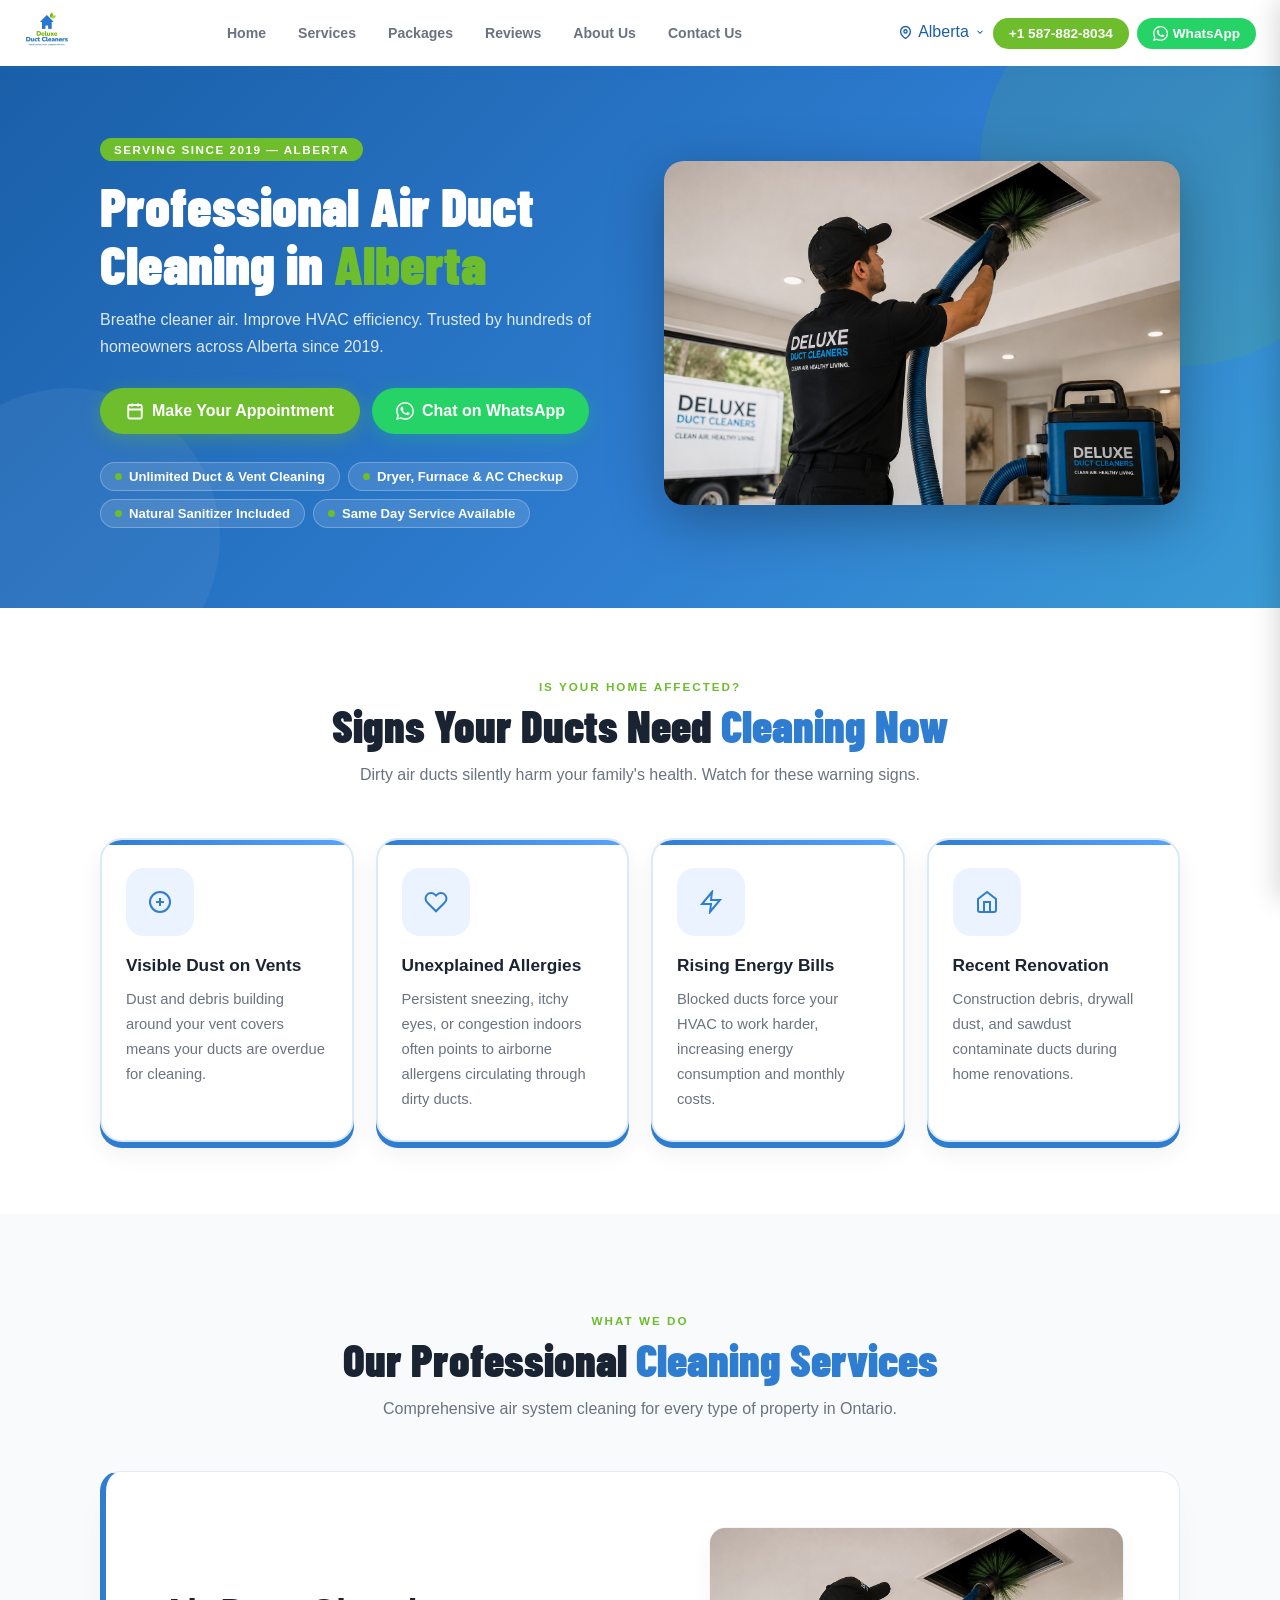
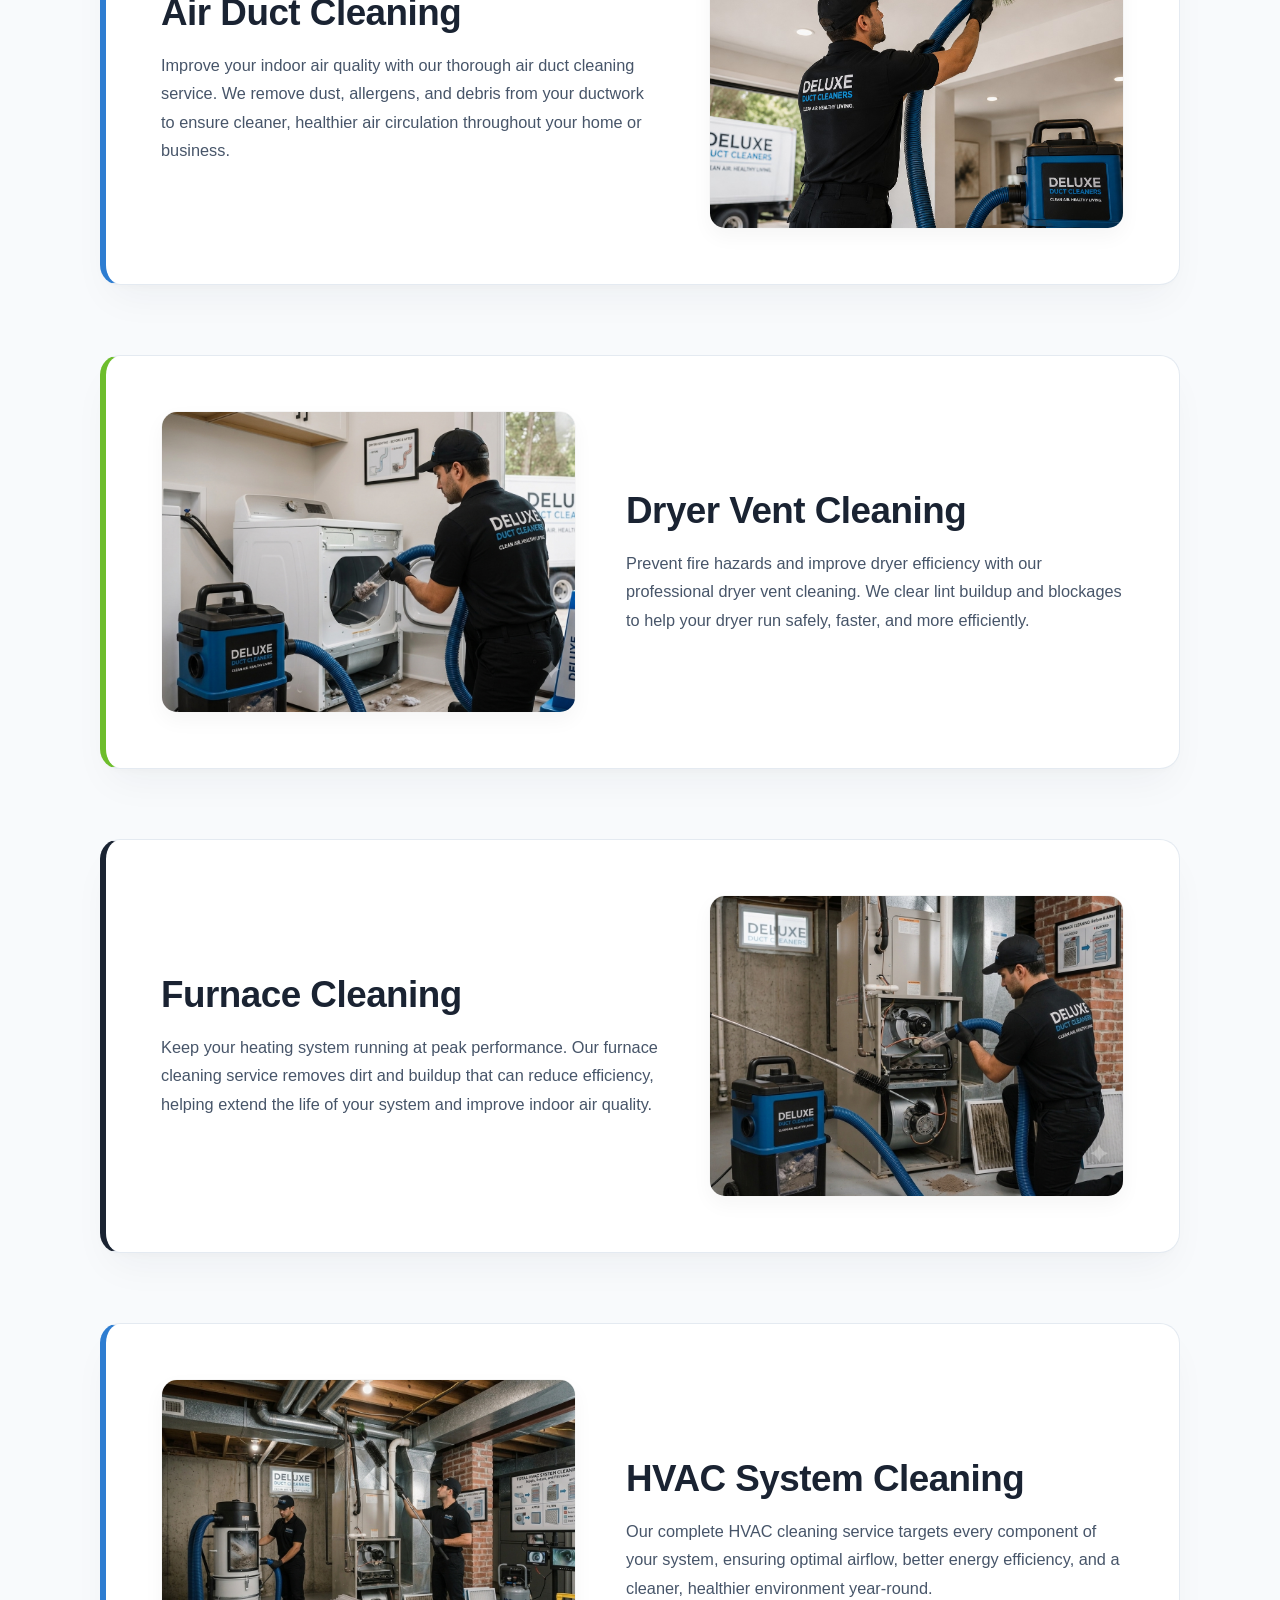
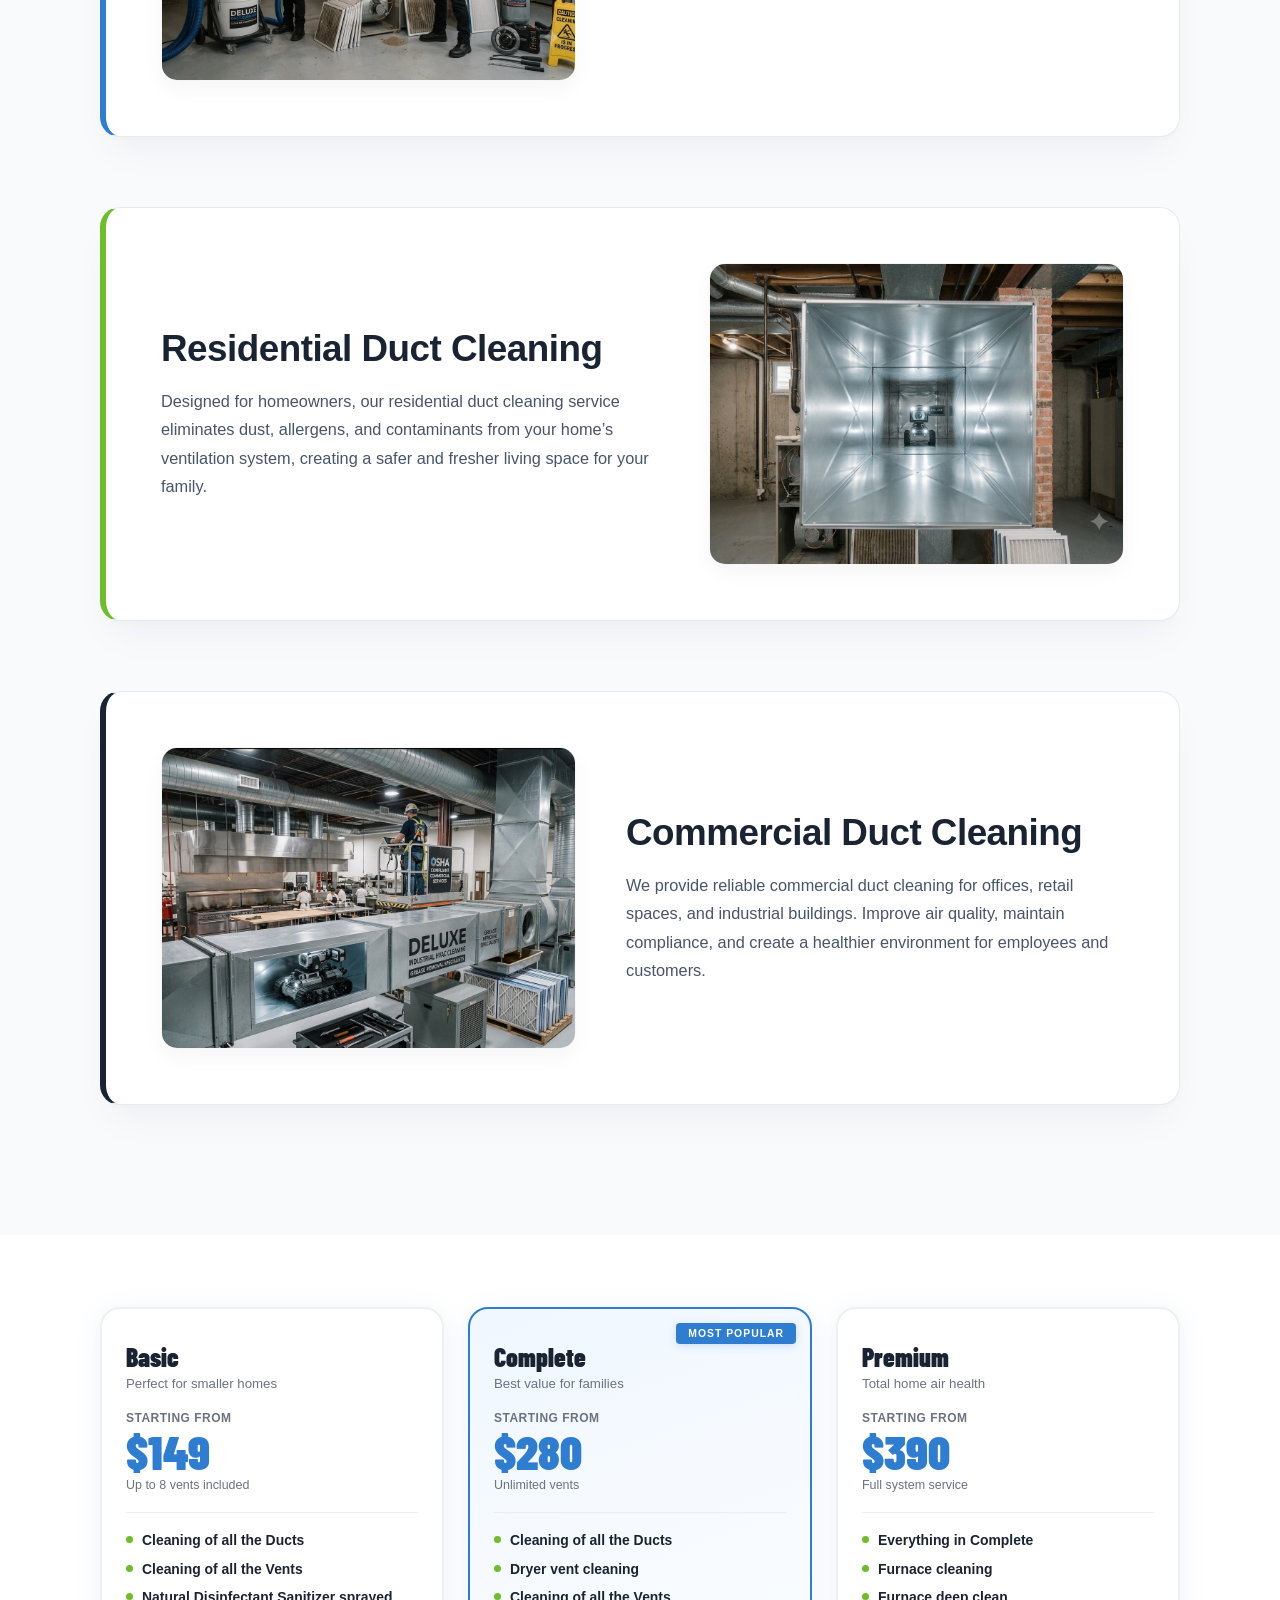
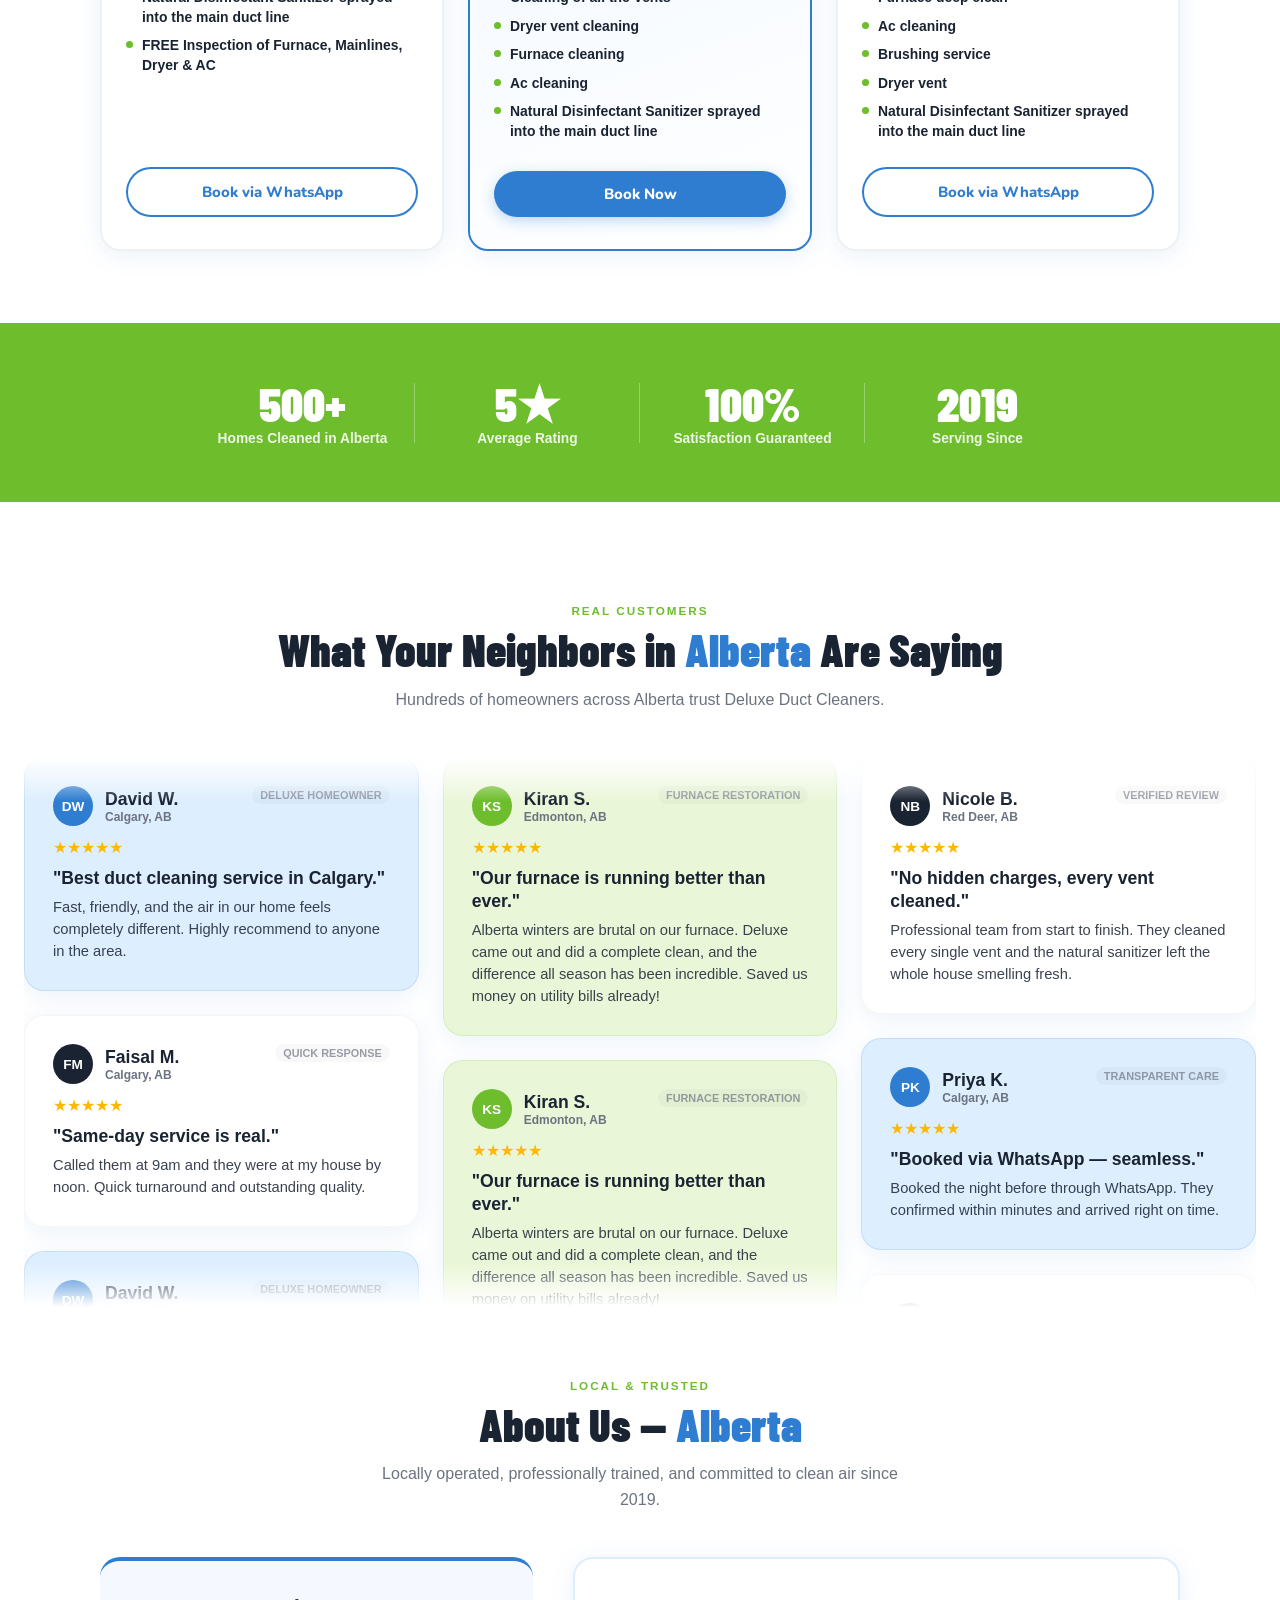
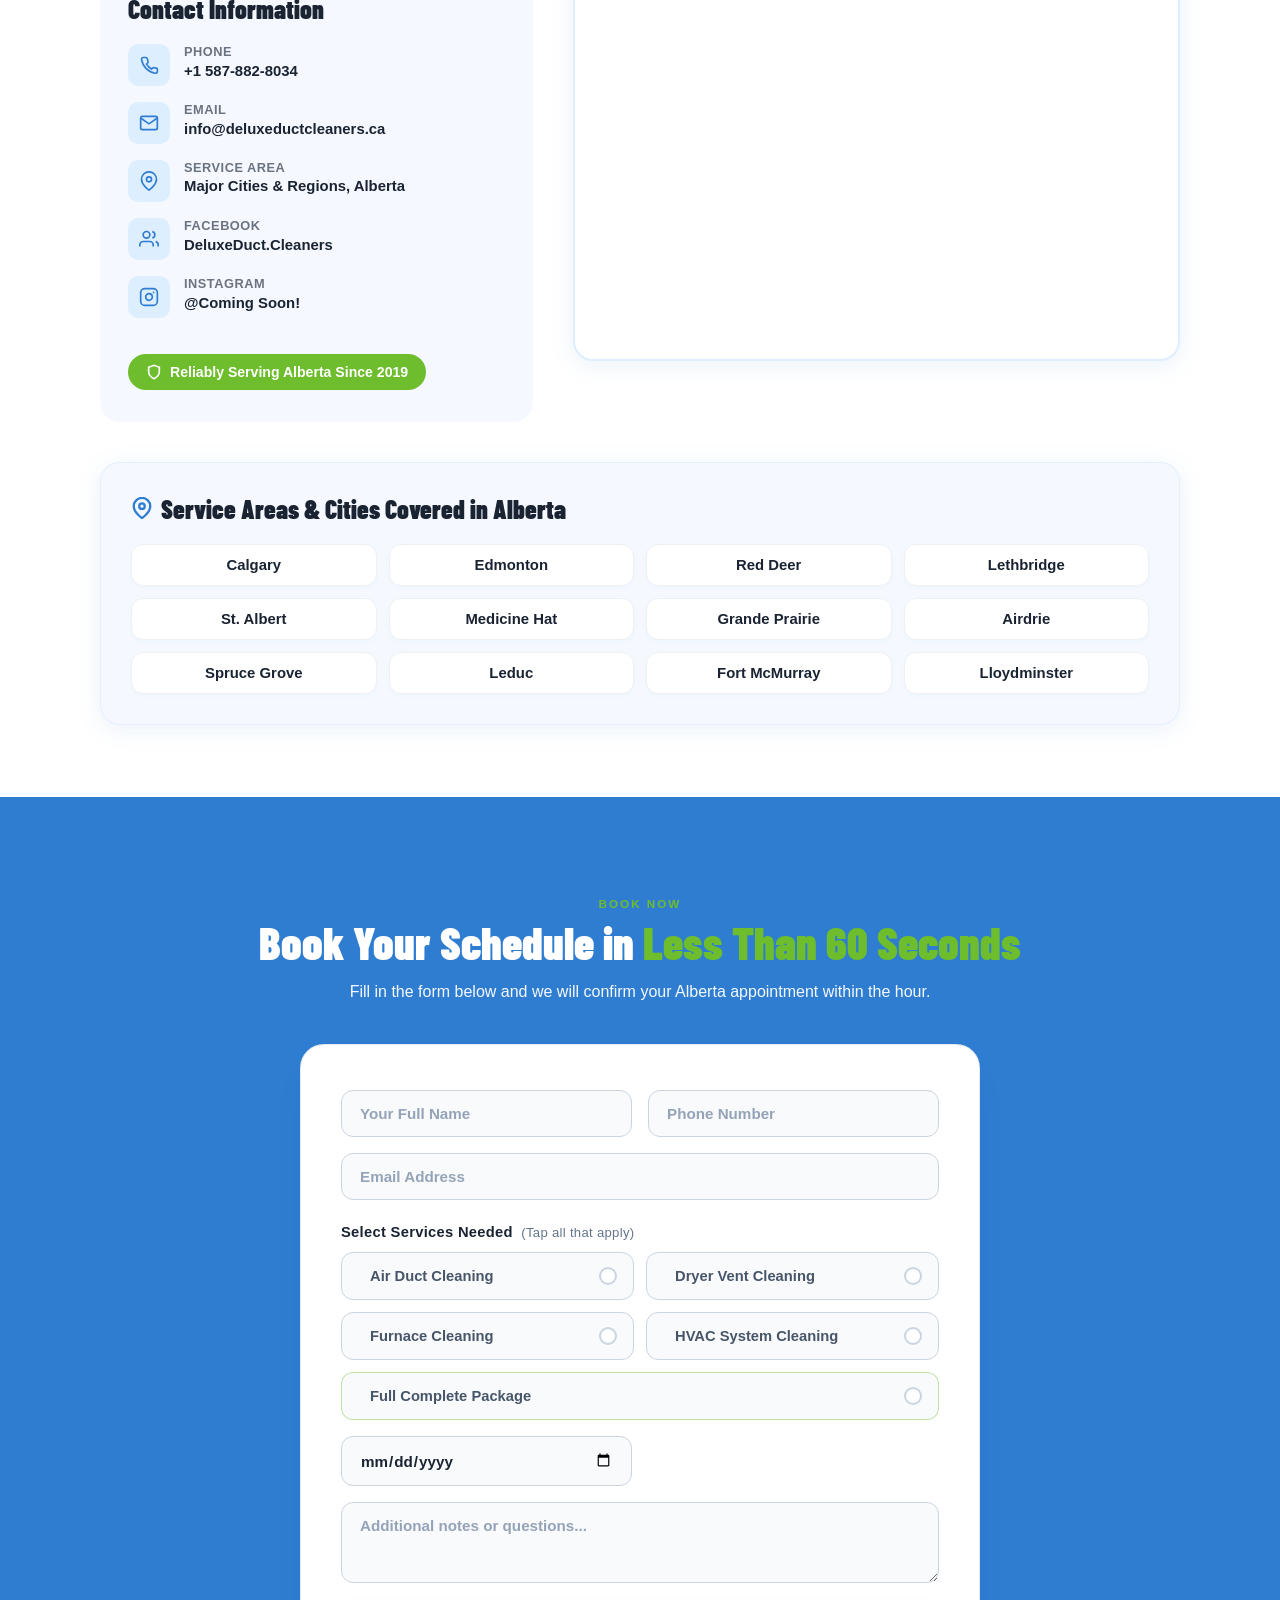
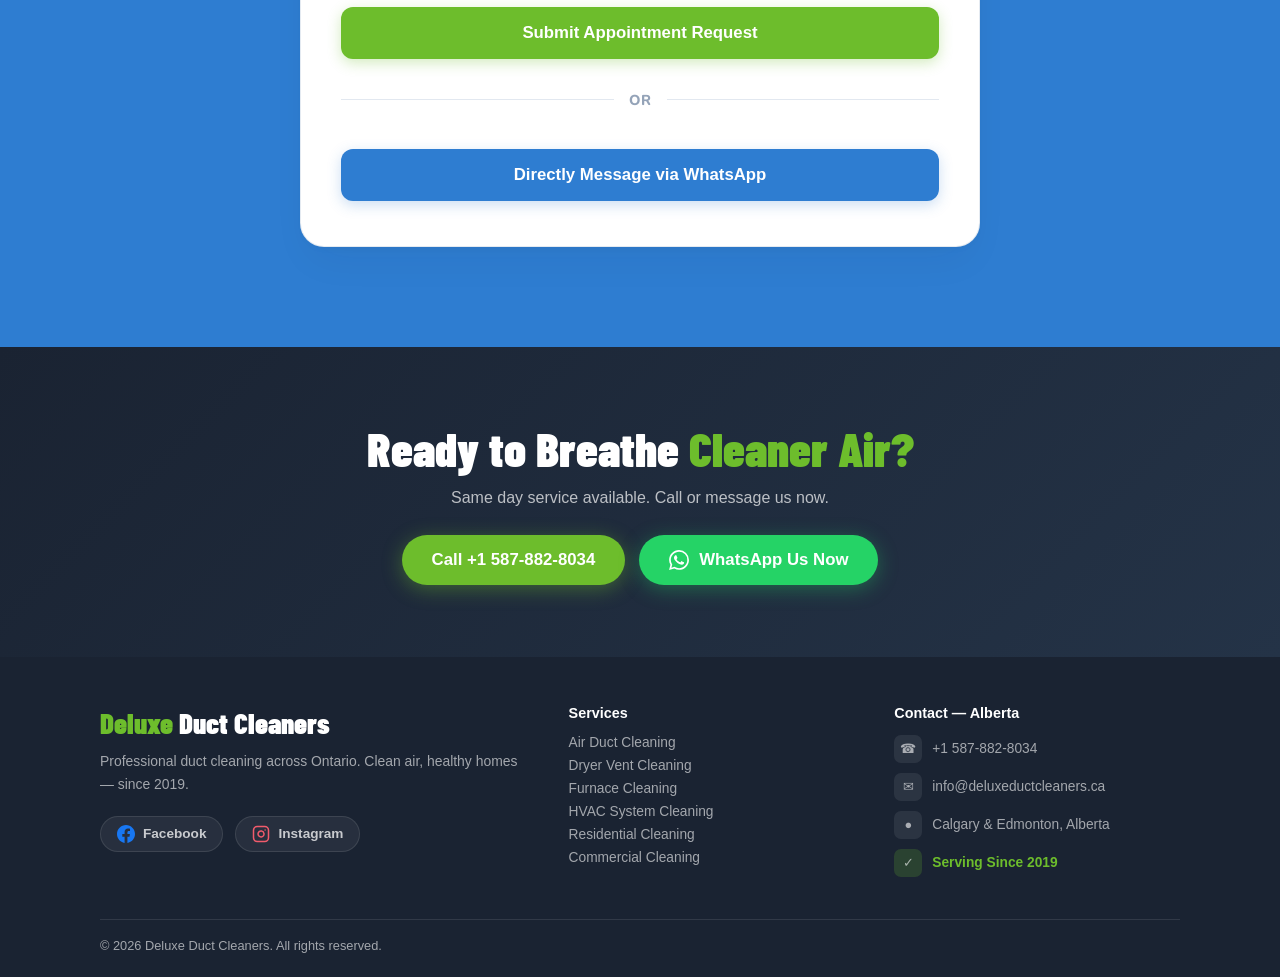
==== commit 6f9025b9: "Update alberta.html" ====
--- a/alberta.html
+++ b/alberta.html
@@ -10,6 +10,34 @@
   <link href="https://fonts.googleapis.com/css2?family=Nunito:wght@400;600;700;800;900&family=Barlow+Condensed:wght@600;700;800;900&display=swap" rel="stylesheet">
 <link rel="stylesheet" href="assets/style.css">
 
+<style>
+/* --- Province switcher dropdown --- */
+.loc-dropdown{position:relative;}
+.loc-dropdown .loc-toggle{cursor:pointer;background:none;border:none;font:inherit;display:inline-flex;align-items:center;gap:6px;padding:inherit;}
+.loc-caret{transition:transform .2s ease;flex-shrink:0;}
+.loc-dropdown.open .loc-caret{transform:rotate(180deg);}
+.loc-dropdown-menu{display:none;position:absolute;top:calc(100% + 10px);right:0;background:#fff;border-radius:12px;box-shadow:0 14px 34px rgba(0,0,0,.18);min-width:210px;padding:6px;z-index:999;}
+.loc-dropdown.open .loc-dropdown-menu{display:block;}
+.loc-option{display:flex;align-items:center;gap:8px;padding:10px 12px;border-radius:8px;font-size:.9rem;font-weight:600;color:#1a1a1a;text-decoration:none;white-space:nowrap;}
+.loc-option:hover{background:rgba(0,0,0,.06);}
+.loc-option.active{background:rgba(46,125,209,.12);color:#2E7DD1;}
+.loc-option.active::after{content:"\2713";margin-left:auto;font-weight:800;}
+
+.sm-loc-label{padding:10px 4px 4px;font-size:.72rem;letter-spacing:.06em;text-transform:uppercase;opacity:.55;font-weight:700;}
+.sm-loc-list{display:flex;flex-direction:column;gap:2px;}
+.sm-loc-option{display:flex;align-items:center;gap:8px;padding:10px 8px;border-radius:8px;font-weight:600;text-decoration:none;color:inherit;}
+.sm-loc-option:hover{background:rgba(0,0,0,.06);}
+.sm-loc-option.active{background:rgba(46,125,209,.14);color:#2E7DD1;}
+.sm-loc-option.active::after{content:"\2713";margin-left:auto;font-weight:800;}
+
+@media (max-width:900px){
+  .loc-dropdown-menu{right:-10px;min-width:200px;}
+}
+@media (max-width:520px){
+  .loc-dropdown .loc-toggle span{display:none;}
+  .loc-dropdown-menu{right:-90px;max-width:calc(100vw - 20px);}
+}
+</style>
 </head>
 <body>
 
@@ -28,16 +56,18 @@
     <a href="#cta-band" onclick="navigateMobile('cta-band');return false;">Contact Us</a>
 
    <div class="sm-divider"></div>
-        <div class="sm-loc-label">Switch State</div>
+    <div class="sm-loc-label">Switch Province</div>
     <div class="sm-loc-list">
-      <a href="index.html" class="sm-loc-option">Ontario</a>
-      <a href="alberta.html" class="sm-loc-option active">Alberta</a>
-      <a href="saskatchewan.html" class="sm-loc-option">Saskatchewan</a>
-      <a href="british-columbia.html" class="sm-loc-option">British Columbia</a>
+    <a href="index.html" class="sm-loc-option"><svg width="13" height="13" viewBox="0 0 24 24" fill="none" stroke="currentColor" stroke-width="2.5"><path d="M21 10c0 7-9 13-9 13s-9-6-9-13a9 9 0 0118 0z"/><circle cx="12" cy="10" r="3"/></svg> Ontario</a>
+    <a href="alberta.html" class="sm-loc-option active"><svg width="13" height="13" viewBox="0 0 24 24" fill="none" stroke="currentColor" stroke-width="2.5"><path d="M21 10c0 7-9 13-9 13s-9-6-9-13a9 9 0 0118 0z"/><circle cx="12" cy="10" r="3"/></svg> Alberta</a>
+    <a href="saskatchewan.html" class="sm-loc-option"><svg width="13" height="13" viewBox="0 0 24 24" fill="none" stroke="currentColor" stroke-width="2.5"><path d="M21 10c0 7-9 13-9 13s-9-6-9-13a9 9 0 0118 0z"/><circle cx="12" cy="10" r="3"/></svg> Saskatchewan</a>
+    <a href="british-columbia.html" class="sm-loc-option"><svg width="13" height="13" viewBox="0 0 24 24" fill="none" stroke="currentColor" stroke-width="2.5"><path d="M21 10c0 7-9 13-9 13s-9-6-9-13a9 9 0 0118 0z"/><circle cx="12" cy="10" r="3"/></svg> British Columbia</a>
+    <a href="manitoba.html" class="sm-loc-option"><svg width="13" height="13" viewBox="0 0 24 24" fill="none" stroke="currentColor" stroke-width="2.5"><path d="M21 10c0 7-9 13-9 13s-9-6-9-13a9 9 0 0118 0z"/><circle cx="12" cy="10" r="3"/></svg> Manitoba</a>
+    <a href="saskatoon-regina.html" class="sm-loc-option"><svg width="13" height="13" viewBox="0 0 24 24" fill="none" stroke="currentColor" stroke-width="2.5"><path d="M21 10c0 7-9 13-9 13s-9-6-9-13a9 9 0 0118 0z"/><circle cx="12" cy="10" r="3"/></svg> Saskatoon & Regina</a>
     </div>
   </div>
   <div class="sm-footer">
-    <a href="https://wa.me/14378899124" target="_blank" class="sm-wa">
+    <a href="https://wa.me/15878828034" target="_blank" class="sm-wa">
       <svg width="18" height="18" viewBox="0 0 24 24" fill="currentColor"><path d="M17.472 14.382c-.297-.149-1.758-.867-2.03-.967-.273-.099-.471-.148-.67.15-.197.297-.767.966-.94 1.164-.173.199-.347.223-.644.075-.297-.15-1.255-.463-2.39-1.475-.883-.788-1.48-1.761-1.653-2.059-.173-.297-.018-.458.13-.606.134-.133.298-.347.446-.52.149-.174.198-.298.298-.497.099-.198.05-.371-.025-.52-.075-.149-.669-1.612-.916-2.207-.242-.579-.487-.5-.669-.51-.173-.008-.371-.01-.57-.01-.198 0-.52.074-.792.372-.272.297-1.04 1.016-1.04 2.479 0 1.462 1.065 2.875 1.213 3.074.149.198 2.096 3.2 5.077 4.487.709.306 1.262.489 1.694.625.712.227 1.36.195 1.871.118.571-.085 1.758-.719 2.006-1.413.248-.694.248-1.289.173-1.413-.074-.124-.272-.198-.57-.347m-5.421 7.403h-.004a9.87 9.87 0 01-5.031-1.378l-.361-.214-3.741.982.998-3.648-.235-.374a9.86 9.86 0 01-1.51-5.26c.001-5.45 4.436-9.884 9.888-9.884 2.64 0 5.122 1.03 6.988 2.898a9.825 9.825 0 012.893 6.994c-.003 5.45-4.437 9.884-9.885 9.884m8.413-18.297A11.815 11.815 0 0012.05 0C5.495 0 .16 5.335.157 11.892c0 2.096.547 4.142 1.588 5.945L.057 24l6.305-1.654a11.882 11.882 0 005.683 1.448h.005c6.554 0 11.89-5.335 11.893-11.893a11.821 11.821 0 00-3.48-8.413Z"/></svg>
       WhatsApp Message
     </a>
@@ -55,21 +85,23 @@
     <a href="#cta-band" onclick="scrollToSection('cta-band');return false;">Contact Us</a>
   </div>
   <div class="nav-right">
-        <div class="loc-dropdown" id="locDropdown">
+    <div class="loc-dropdown" id="locDropdown">
       <button type="button" class="loc-toggle" onclick="toggleLocDropdown(event)" aria-haspopup="true" aria-expanded="false">
         <svg width="13" height="13" viewBox="0 0 24 24" fill="none" stroke="currentColor" stroke-width="2.5"><path d="M21 10c0 7-9 13-9 13s-9-6-9-13a9 9 0 0118 0z"/><circle cx="12" cy="10" r="3"/></svg>
-        Switch State
+        <span>Alberta</span>
         <svg class="loc-caret" width="10" height="10" viewBox="0 0 24 24" fill="none" stroke="currentColor" stroke-width="2.5"><path d="M6 9l6 6 6-6"/></svg>
       </button>
       <div class="loc-dropdown-menu" id="locDropdownMenu" role="menu">
-        <a href="index.html" class="loc-option" role="menuitem">Ontario</a>
-        <a href="alberta.html" class="loc-option active" role="menuitem">Alberta</a>
-        <a href="saskatchewan.html" class="loc-option" role="menuitem">Saskatchewan</a>
-        <a href="british-columbia.html" class="loc-option" role="menuitem">British Columbia</a>
-      </div>
-    </div>
-    <a href="tel:+14378899124" class="btn-nav-call">+1 437-889-9124</a>
-    <a href="https://wa.me/14378899124" target="_blank" class="btn-nav-wa">
+    <a href="index.html" class="loc-option" role="menuitem">Ontario</a>
+    <a href="alberta.html" class="loc-option active" role="menuitem">Alberta</a>
+    <a href="saskatchewan.html" class="loc-option" role="menuitem">Saskatchewan</a>
+    <a href="british-columbia.html" class="loc-option" role="menuitem">British Columbia</a>
+    <a href="manitoba.html" class="loc-option" role="menuitem">Manitoba</a>
+    <a href="saskatoon-regina.html" class="loc-option" role="menuitem">Saskatoon & Regina</a>
+      </div>
+    </div>
+    <a href="tel:+15878828034" class="btn-nav-call">+1 587-882-8034</a>
+    <a href="https://wa.me/15878828034" target="_blank" class="btn-nav-wa">
       <svg width="15" height="15" viewBox="0 0 24 24" fill="currentColor"><path d="M17.472 14.382c-.297-.149-1.758-.867-2.03-.967-.273-.099-.471-.148-.67.15-.197.297-.767.966-.94 1.164-.173.199-.347.223-.644.075-.297-.15-1.255-.463-2.39-1.475-.883-.788-1.48-1.761-1.653-2.059-.173-.297-.018-.458.13-.606.134-.133.298-.347.446-.52.149-.174.198-.298.298-.497.099-.198.05-.371-.025-.52-.075-.149-.669-1.612-.916-2.207-.242-.579-.487-.5-.669-.51-.173-.008-.371-.01-.57-.01-.198 0-.52.074-.792.372-.272.297-1.04 1.016-1.04 2.479 0 1.462 1.065 2.875 1.213 3.074.149.198 2.096 3.2 5.077 4.487.709.306 1.262.489 1.694.625.712.227 1.36.195 1.871.118.571-.085 1.758-.719 2.006-1.413.248-.694.248-1.289.173-1.413-.074-.124-.272-.198-.57-.347m-5.421 7.403h-.004a9.87 9.87 0 01-5.031-1.378l-.361-.214-3.741.982.998-3.648-.235-.374a9.86 9.86 0 01-1.51-5.26c.001-5.45 4.436-9.884 9.888-9.884 2.64 0 5.122 1.03 6.988 2.898a9.825 9.825 0 012.893 6.994c-.003 5.45-4.437 9.884-9.885 9.884m8.413-18.297A11.815 11.815 0 0012.05 0C5.495 0 .16 5.335.157 11.892c0 2.096.547 4.142 1.588 5.945L.057 24l6.305-1.654a11.882 11.882 0 005.683 1.448h.005c6.554 0 11.89-5.335 11.893-11.893a11.821 11.821 0 00-3.48-8.413Z"/></svg>
       WhatsApp
     </a>
@@ -88,7 +120,7 @@
           <svg width="18" height="18" viewBox="0 0 24 24" fill="none" stroke="currentColor" stroke-width="2.5"><rect x="3" y="4" width="18" height="18" rx="2"/><path d="M16 2v4M8 2v4M3 10h18"/></svg>
           Make Your Appointment
         </button>
-        <a href="https://wa.me/14378899124" target="_blank" class="btn-wa">
+        <a href="https://wa.me/15878828034" target="_blank" class="btn-wa">
           <svg width="18" height="18" viewBox="0 0 24 24" fill="currentColor"><path d="M17.472 14.382c-.297-.149-1.758-.867-2.03-.967-.273-.099-.471-.148-.67.15-.197.297-.767.966-.94 1.164-.173.199-.347.223-.644.075-.297-.15-1.255-.463-2.39-1.475-.883-.788-1.48-1.761-1.653-2.059-.173-.297-.018-.458.13-.606.134-.133.298-.347.446-.52.149-.174.198-.298.298-.497.099-.198.05-.371-.025-.52-.075-.149-.669-1.612-.916-2.207-.242-.579-.487-.5-.669-.51-.173-.008-.371-.01-.57-.01-.198 0-.52.074-.792.372-.272.297-1.04 1.016-1.04 2.479 0 1.462 1.065 2.875 1.213 3.074.149.198 2.096 3.2 5.077 4.487.709.306 1.262.489 1.694.625.712.227 1.36.195 1.871.118.571-.085 1.758-.719 2.006-1.413.248-.694.248-1.289.173-1.413-.074-.124-.272-.198-.57-.347m-5.421 7.403h-.004a9.87 9.87 0 01-5.031-1.378l-.361-.214-3.741.982.998-3.648-.235-.374a9.86 9.86 0 01-1.51-5.26c.001-5.45 4.436-9.884 9.888-9.884 2.64 0 5.122 1.03 6.988 2.898a9.825 9.825 0 012.893 6.994c-.003 5.45-4.437 9.884-9.885 9.884m8.413-18.297A11.815 11.815 0 0012.05 0C5.495 0 .16 5.335.157 11.892c0 2.096.547 4.142 1.588 5.945L.057 24l6.305-1.654a11.882 11.882 0 005.683 1.448h.005c6.554 0 11.89-5.335 11.893-11.893a11.821 11.821 0 00-3.48-8.413Z"/></svg>
           Chat on WhatsApp
         </a>
@@ -264,7 +296,7 @@
         <div class="pkg-tag">Perfect for smaller homes</div> 
         <div class="pkg-price"> 
           <div class="pkg-from">Starting from</div>
-          <div class="pkg-amount">$99</div>
+          <div class="pkg-amount">$149</div>
           <div class="pkg-note">Up to 8 vents included</div>
         </div>
         <div class="pkg-div"></div> 
@@ -274,7 +306,7 @@
           <li>Natural Disinfectant Sanitizer sprayed into the main duct line</li>
           <li>FREE Inspection of Furnace, Mainlines, Dryer &amp; AC</li>
         </ul>
-        <a href="https://wa.me/14378899124" target="_blank" class="pkg-btn pkg-outline">Book via WhatsApp</a> 
+        <a href="https://wa.me/15878828034" target="_blank" class="pkg-btn pkg-outline">Book via WhatsApp</a> 
       </div>
 
       <div class="pkg-card featured anim-pop stagger-2">
@@ -282,7 +314,7 @@
         <div class="pkg-tag">Best value for families</div> 
         <div class="pkg-price"> 
           <div class="pkg-from">Starting from</div>
-          <div class="pkg-amount">$210</div>
+          <div class="pkg-amount">$280</div>
           <div class="pkg-note">Unlimited vents</div>
         </div>
         <div class="pkg-div"></div> 
@@ -303,7 +335,7 @@
         <div class="pkg-tag">Total home air health</div> 
         <div class="pkg-price"> 
           <div class="pkg-from">Starting from</div>
-          <div class="pkg-amount">$310</div>
+          <div class="pkg-amount">$390</div>
           <div class="pkg-note">Full system service</div>
         </div>
         <div class="pkg-div"></div> 
@@ -316,7 +348,7 @@
           <li>Dryer vent</li>
           <li>Natural Disinfectant Sanitizer sprayed into the main duct line</li>
         </ul>
-        <a href="https://wa.me/14378899124" target="_blank" class="pkg-btn pkg-outline">Book via WhatsApp</a> 
+        <a href="https://wa.me/15878828034" target="_blank" class="pkg-btn pkg-outline">Book via WhatsApp</a> 
       </div>
 
     </div>
@@ -474,7 +506,7 @@
         <h3>Contact Information</h3>
         <div class="ci">
           <div class="ci-icon"><svg width="20" height="20" viewBox="0 0 24 24" fill="none" stroke="#2E7DD1" stroke-width="2"><path d="M22 16.92v3a2 2 0 01-2.18 2A19.79 19.79 0 013.09 5.18 2 2 0 015.07 3h3a2 2 0 012 1.72 12.84 12.84 0 00.7 2.81 2 2 0 01-.45 2.11L9.09 10.91a16 16 0 006 6l1.27-1.27a2 2 0 012.11-.45 12.84 12.84 0 002.81.7A2 2 0 0122 16.92z"/></svg></div>
-          <div class="ci-text"><h4>Phone</h4><a href="tel:+14378899124">+1 437-889-9124</a></div>
+          <div class="ci-text"><h4>Phone</h4><a href="tel:+15878828034">+1 587-882-8034</a></div>
         </div>
         <div class="ci">
           <div class="ci-icon"><svg width="20" height="20" viewBox="0 0 24 24" fill="none" stroke="#2E7DD1" stroke-width="2"><path d="M4 4h16c1.1 0 2 .9 2 2v12c0 1.1-.9 2-2 2H4c-1.1 0-2-.9-2-2V6c0-1.1.9-2 2-2z"/><polyline points="22,6 12,13 2,6"/></svg></div>
@@ -587,7 +619,7 @@
         <div class="form-or-divider">
           <span>OR</span>
         </div>
-        <a href="https://wa.me/14378899124" target="_blank" class="fsub full fsub-link">
+        <a href="https://wa.me/15878828034" target="_blank" class="fsub full fsub-link">
           Directly Message via WhatsApp
         </a>
       </div>
@@ -600,8 +632,8 @@
     <h2>Ready to Breathe <span>Cleaner Air?</span></h2>
     <p>Same day service available. Call or message us now.</p>
     <div class="cta-btns">
-      <a href="tel:+14378899124" class="btn-cta-green">Call +1 437-889-9124</a>
-      <a href="https://wa.me/14378899124" target="_blank" class="btn-cta-wa">
+      <a href="tel:+15878828034" class="btn-cta-green">Call +1 587-882-8034</a>
+      <a href="https://wa.me/15878828034" target="_blank" class="btn-cta-wa">
         <svg width="20" height="20" viewBox="0 0 24 24" fill="currentColor"><path d="M17.472 14.382c-.297-.149-1.758-.867-2.03-.967-.273-.099-.471-.148-.67.15-.197.297-.767.966-.94 1.164-.173.199-.347.223-.644.075-.297-.15-1.255-.463-2.39-1.475-.883-.788-1.48-1.761-1.653-2.059-.173-.297-.018-.458.13-.606.134-.133.298-.347.446-.52.149-.174.198-.298.298-.497.099-.198.05-.371-.025-.52-.075-.149-.669-1.612-.916-2.207-.242-.579-.487-.5-.669-.51-.173-.008-.371-.01-.57-.01-.198 0-.52.074-.792.372-.272.297-1.04 1.016-1.04 2.479 0 1.462 1.065 2.875 1.213 3.074.149.198 2.096 3.2 5.077 4.487.709.306 1.262.489 1.694.625.712.227 1.36.195 1.871.118.571-.085 1.758-.719 2.006-1.413.248-.694.248-1.289.173-1.413-.074-.124-.272-.198-.57-.347m-5.421 7.403h-.004a9.87 9.87 0 01-5.031-1.378l-.361-.214-3.741.982.998-3.648-.235-.374a9.86 9.86 0 01-1.51-5.26c.001-5.45 4.436-9.884 9.888-9.884 2.64 0 5.122 1.03 6.988 2.898a9.825 9.825 0 012.893 6.994c-.003 5.45-4.437 9.884-9.885 9.884m8.413-18.297A11.815 11.815 0 0012.05 0C5.495 0 .16 5.335.157 11.892c0 2.096.547 4.142 1.588 5.945L.057 24l6.305-1.654a11.882 11.882 0 005.683 1.448h.005c6.554 0 11.89-5.335 11.893-11.893a11.821 11.821 0 00-3.48-8.413Z"/></svg>
         WhatsApp Us Now
       </a>
@@ -641,7 +673,7 @@
     </div>
     <div class="fcol">
       <h4>Contact — Alberta</h4>
-      <div class="fci"><div class="fci-icon">☎</div><a href="tel:+14378899124">+1 437-889-9124</a></div>
+      <div class="fci"><div class="fci-icon">☎</div><a href="tel:+15878828034">+1 587-882-8034</a></div>
       <div class="fci"><div class="fci-icon">✉</div><a href="mailto:info@deluxeductcleaners.ca">info@deluxeductcleaners.ca</a></div>
       <div class="fci"><div class="fci-icon">●</div><span>Calgary &amp; Edmonton, Alberta</span></div>
       <div class="fci" style="margin-top:8px;"><div class="fci-icon" style="background:rgba(109,189,44,.2);">✓</div><span style="color:var(--green);font-weight:700;">Serving Since 2019</span></div>
@@ -653,6 +685,30 @@
 </footer>
 
 <script src="assets/main.js"></script>
+<script>
+(function(){
+  var dropdown = document.getElementById('locDropdown');
+  if(!dropdown) return;
+  var btn = dropdown.querySelector('.loc-toggle');
+  window.toggleLocDropdown = function(e){
+    e.stopPropagation();
+    var isOpen = dropdown.classList.toggle('open');
+    btn.setAttribute('aria-expanded', isOpen ? 'true' : 'false');
+  };
+  document.addEventListener('click', function(e){
+    if(!dropdown.contains(e.target)){
+      dropdown.classList.remove('open');
+      btn.setAttribute('aria-expanded','false');
+    }
+  });
+  document.addEventListener('keydown', function(e){
+    if(e.key === 'Escape'){
+      dropdown.classList.remove('open');
+      btn.setAttribute('aria-expanded','false');
+    }
+  });
+})();
+</script>
 
 </body>
 </html>
